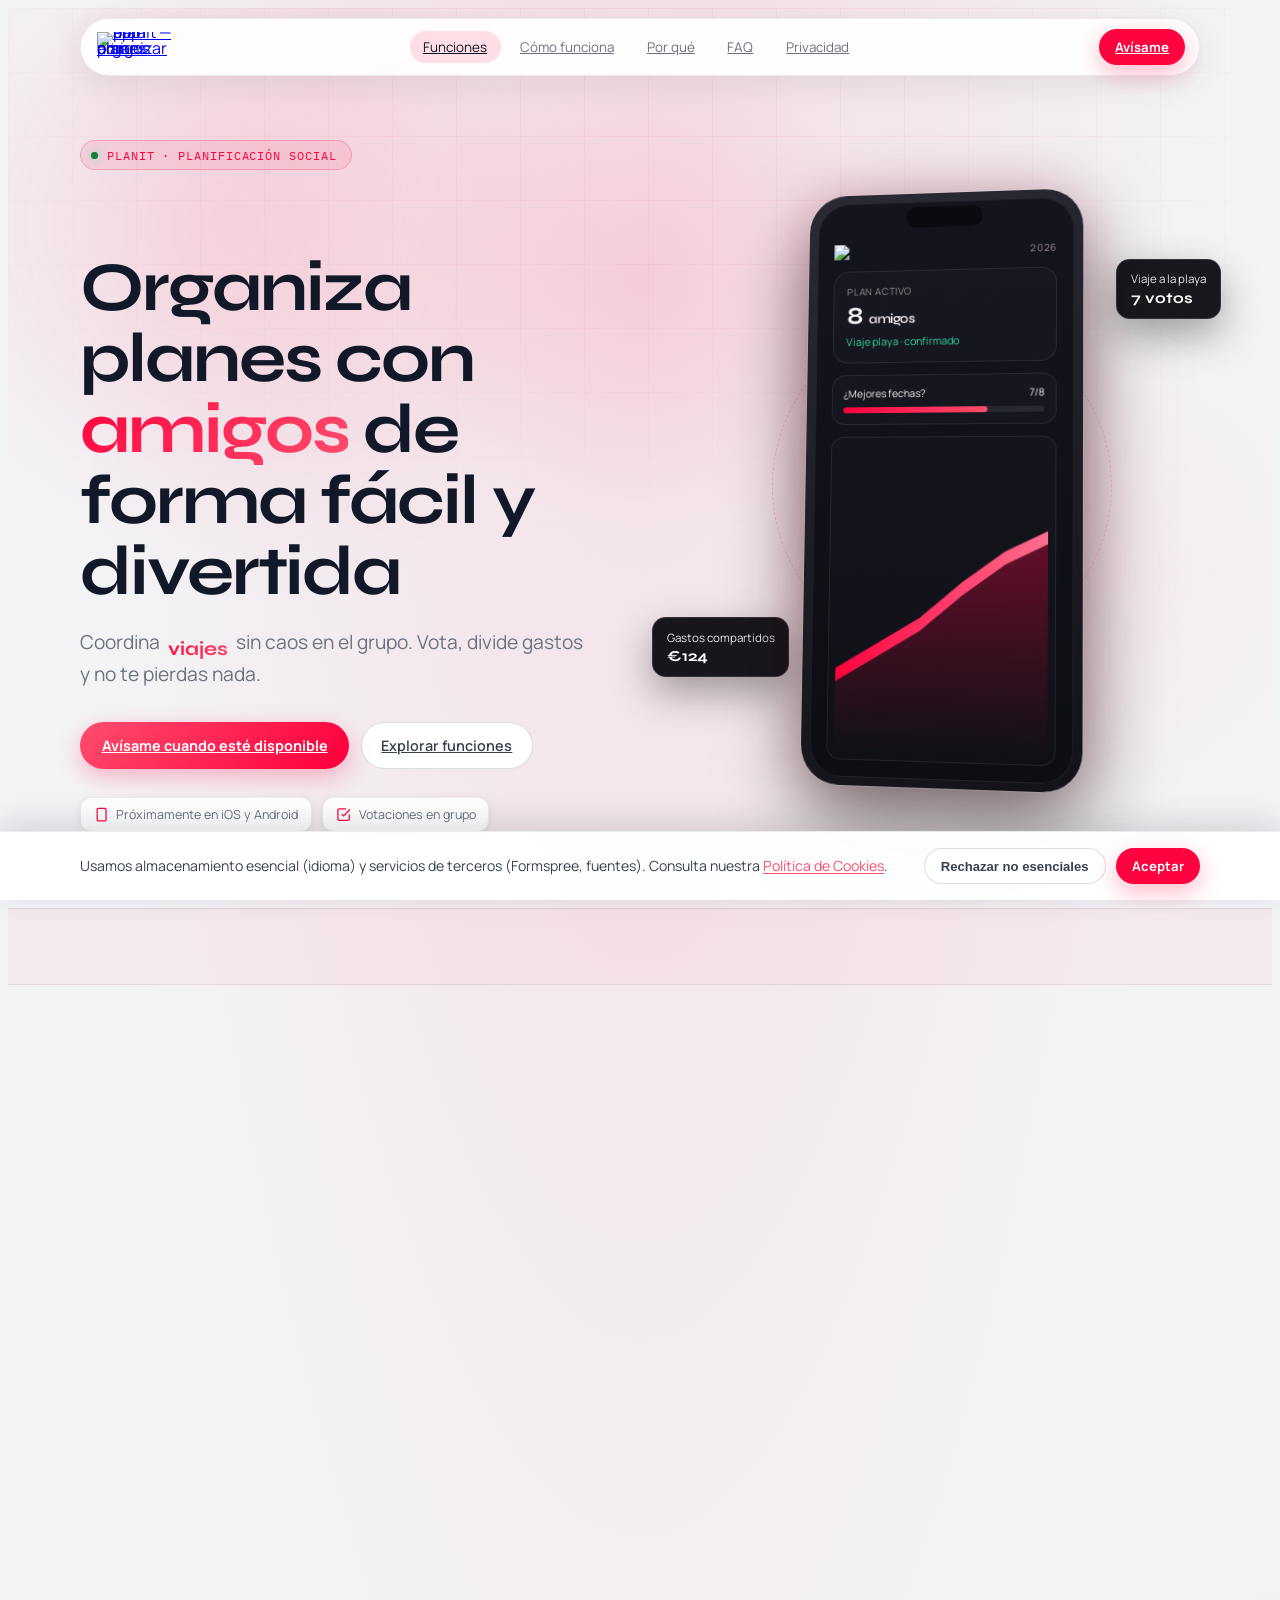
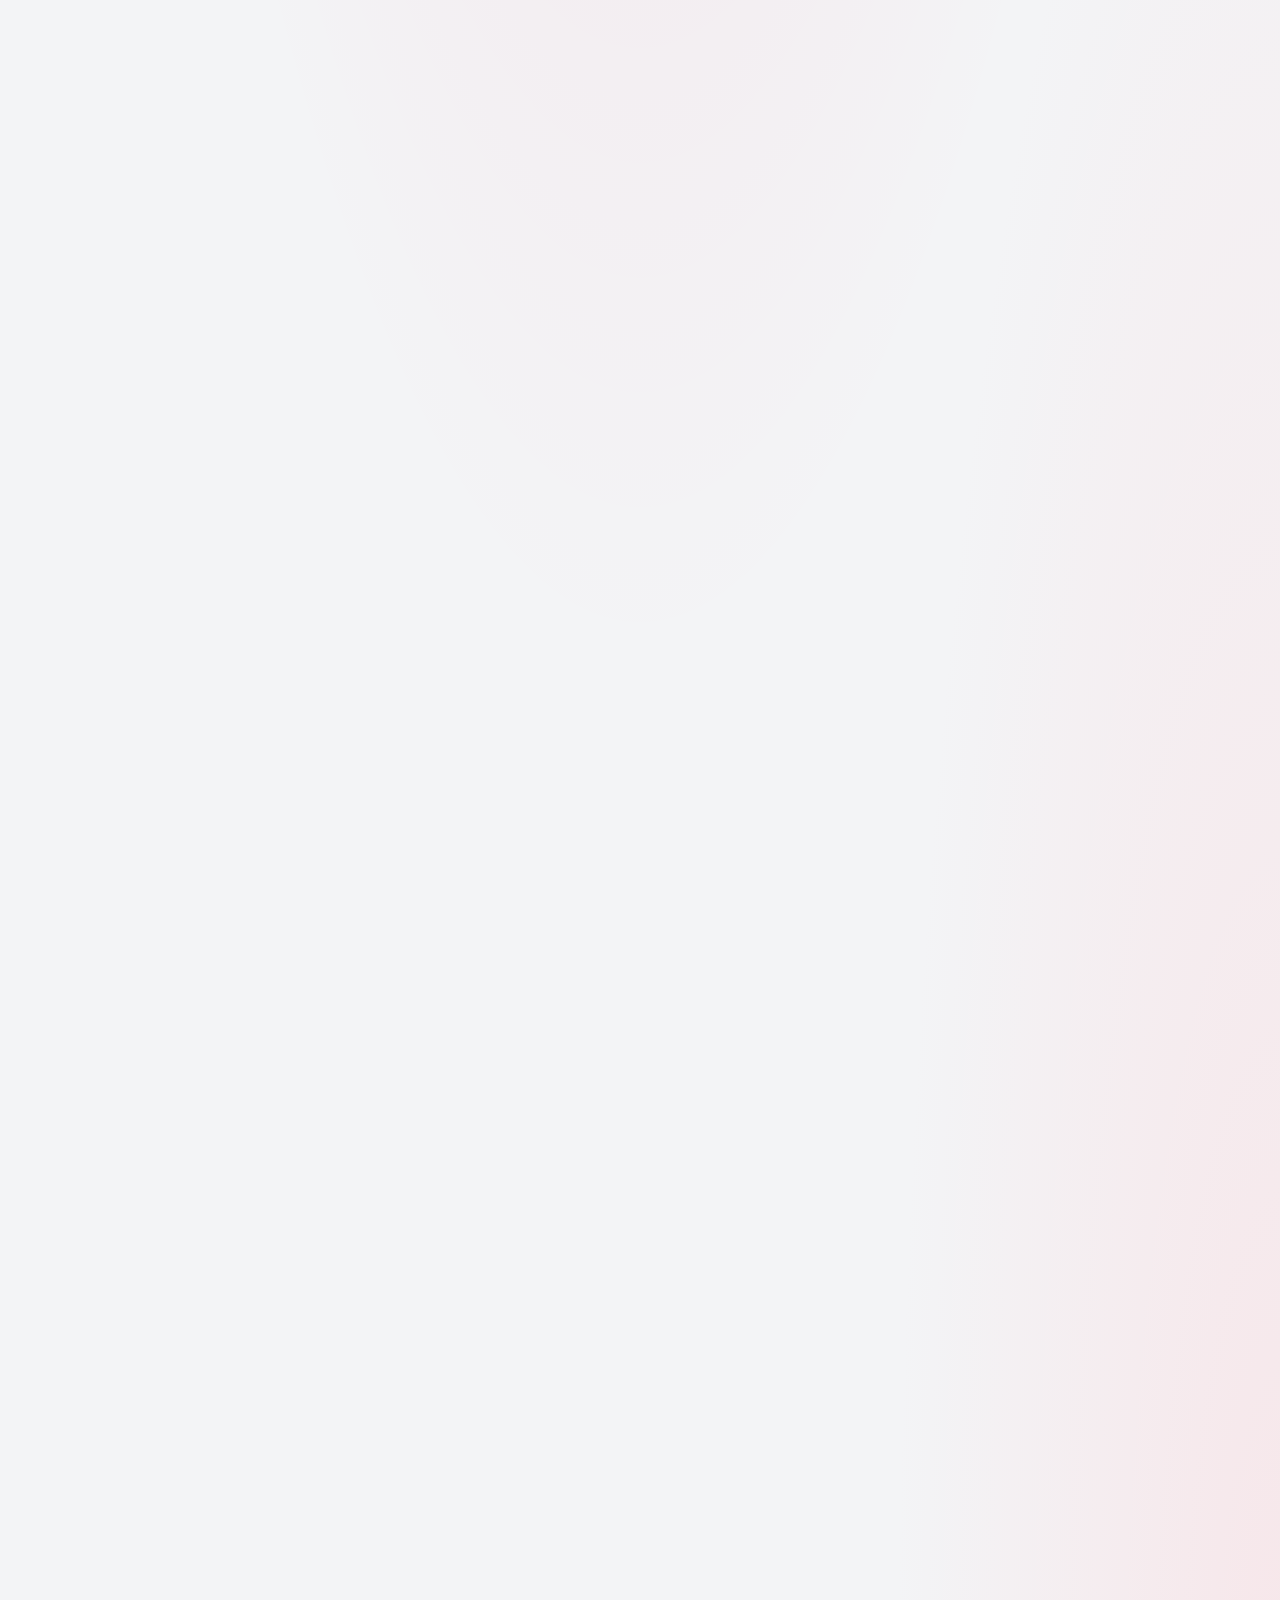
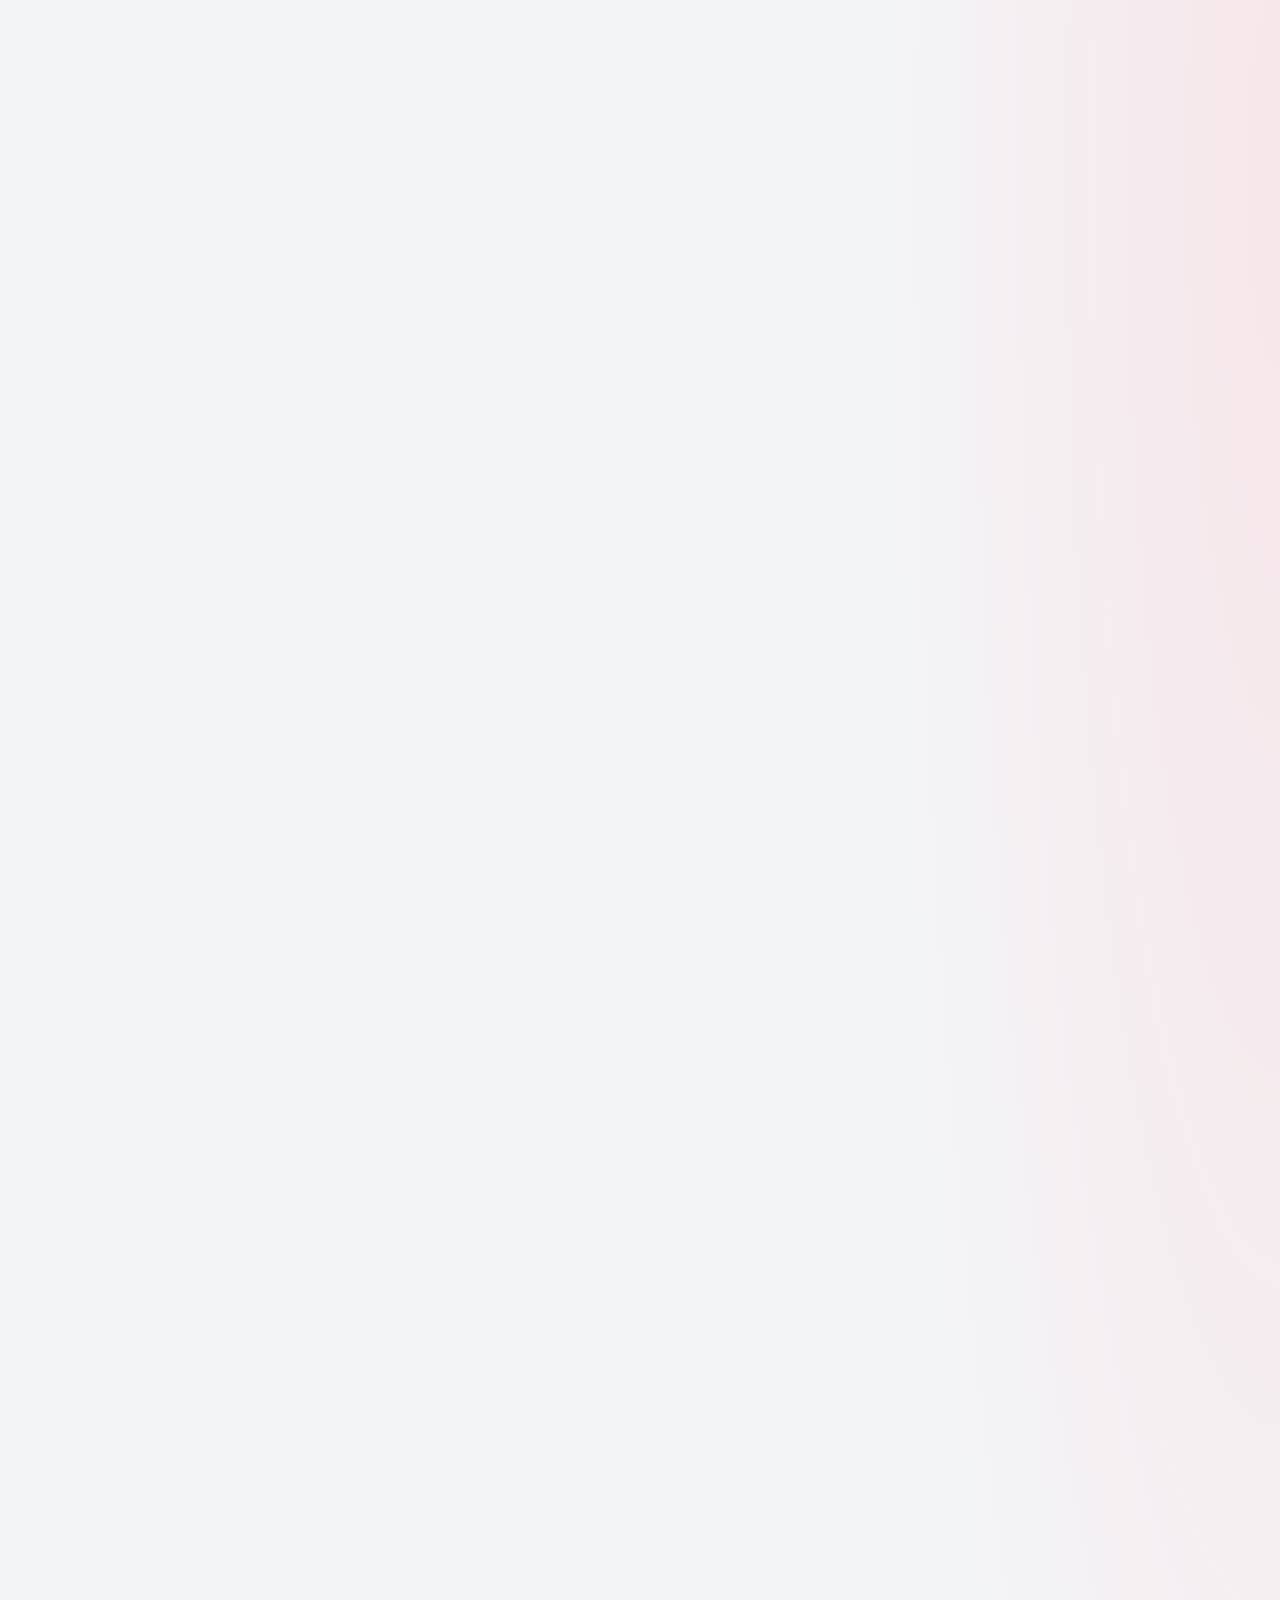
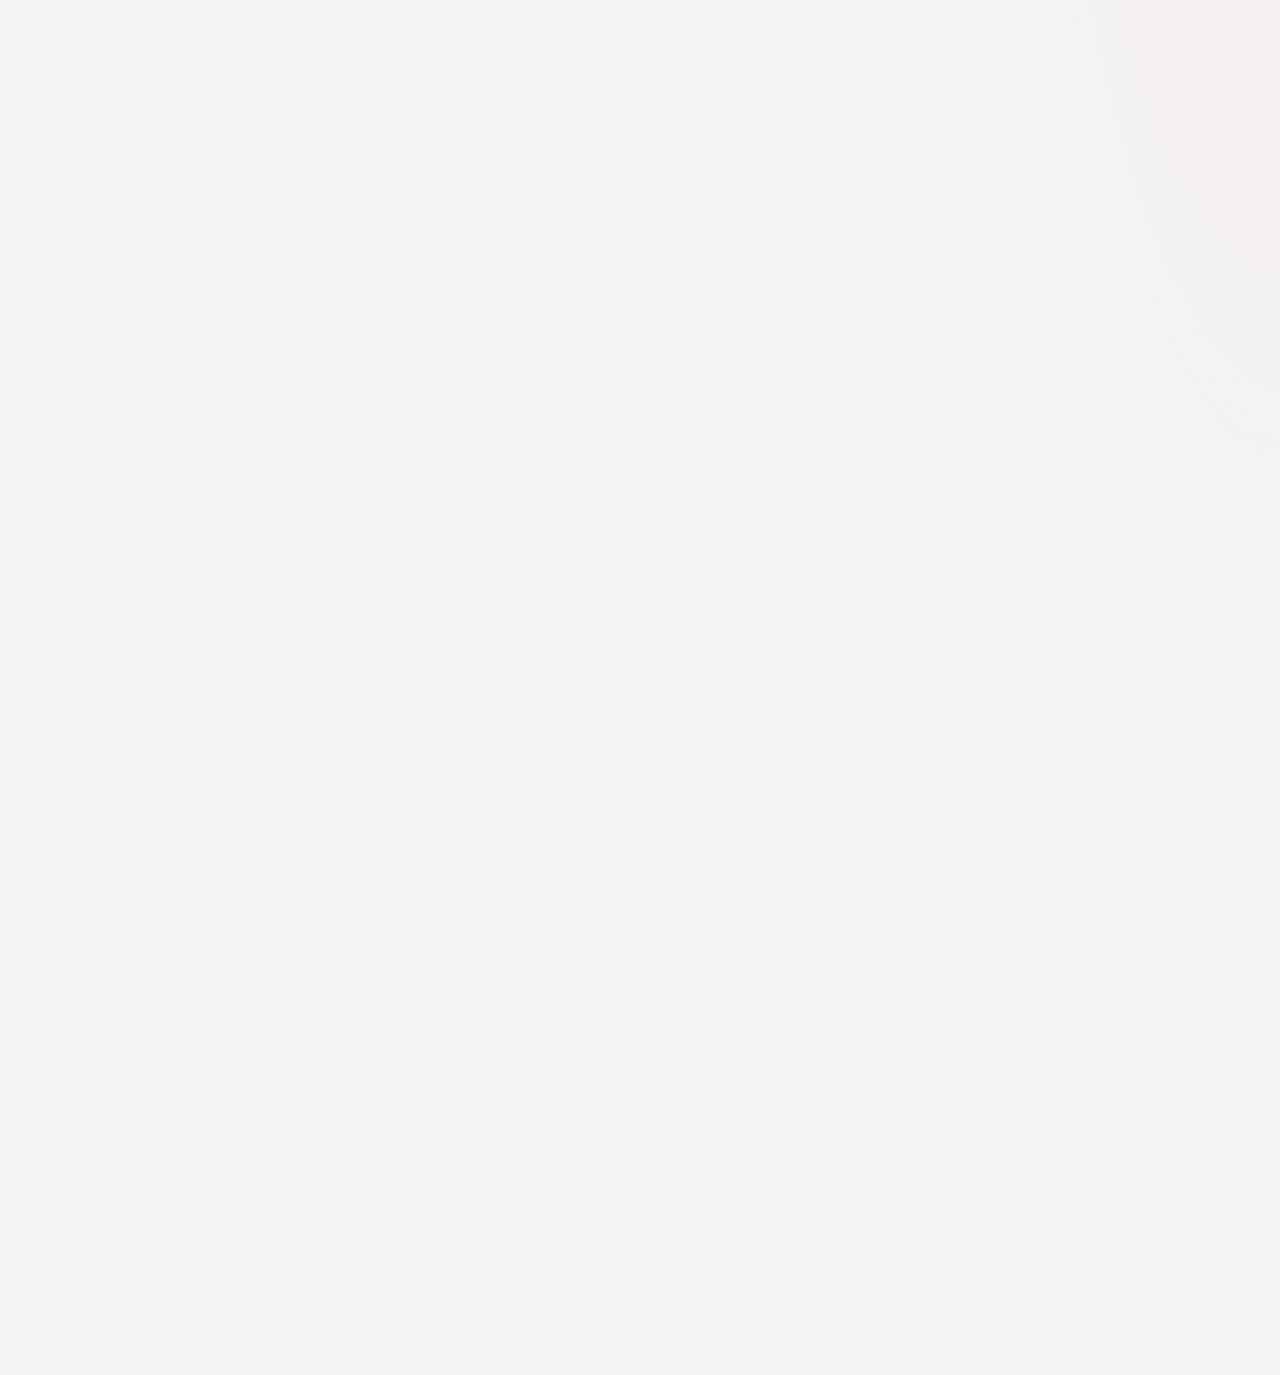
==== index.html @ 7f60e5cd "[RHA] Fixing colors" ====
<!DOCTYPE html>
<html lang="es">
<head>
  <meta charset="UTF-8">
  <meta name="viewport" content="width=device-width, initial-scale=1.0">
  <title>Planit — App para organizar planes con amigos | getplanit.app</title>
  <meta name="description" content="Planit es la app para crear y organizar planes con amigos: viajes, cenas, fiestas. Vota opciones, divide gastos y recibe recordatorios. Próximamente en iOS y Android.">
  <meta name="keywords" content="Planit, getplanit, planit app, getplanit.app, organizar planes, planes con amigos, app eventos, dividir gastos, votaciones grupo, app iOS, app Android">
  <meta name="robots" content="index, follow, max-image-preview:large">
  <meta name="author" content="Buildit Labs">
  <meta name="application-name" content="Planit">
  <meta name="apple-mobile-web-app-title" content="Planit">
  <link rel="canonical" href="https://www.getplanit.app/">
  <link rel="manifest" href="./manifest.json">
  <meta property="og:site_name" content="Planit">
  <meta property="og:locale" content="es_ES">
  <meta property="og:locale:alternate" content="en_US">
  <meta property="og:title" content="Planit — Organiza planes con amigos">
  <meta property="og:description" content="Planit te ayuda a coordinar viajes, cenas y eventos con amigos. Vota, divide gastos y no te pierdas nada. App en desarrollo para iOS y Android.">
  <meta property="og:type" content="website">
  <meta property="og:url" content="https://www.getplanit.app/">
  <meta property="og:image" content="https://www.getplanit.app/assets/og-image.jpg">
  <meta property="og:image:width" content="1200">
  <meta property="og:image:height" content="800">
  <meta property="og:image:alt" content="Planit — app para organizar planes con amigos">
  <meta name="twitter:card" content="summary_large_image">
  <meta name="twitter:site" content="@getplanit">
  <meta name="twitter:title" content="Planit — Organiza planes con amigos">
  <meta name="twitter:description" content="Coordina viajes, cenas y fiestas con amigos. Vota, divide gastos y recibe recordatorios. Próximamente en iOS y Android.">
  <meta name="twitter:image" content="https://www.getplanit.app/assets/og-image.jpg">
  <meta name="twitter:image:alt" content="Planit — app para organizar planes con amigos">
  <meta name="theme-color" content="#ff033e">
  <link rel="icon" type="image/png" sizes="48x48" href="./assets/icon-48.png">
  <link rel="icon" type="image/png" sizes="96x96" href="./assets/icon-96.png">
  <link rel="icon" type="image/png" sizes="192x192" href="./assets/icon-192.png">
  <link rel="icon" type="image/png" sizes="512x512" href="./assets/icon.png">
  <link rel="apple-touch-icon" sizes="192x192" href="./assets/icon-192.png">
  <link rel="preload" as="image" href="./assets/logo.png" fetchpriority="high">
  <script>
    (function () {
      var lite =
        window.matchMedia('(prefers-reduced-motion: reduce)').matches ||
        window.matchMedia('(hover: none), (pointer: coarse)').matches;
      var conn = navigator.connection;
      if (conn && (conn.saveData || /(^2g$)|(^3g$)/.test(conn.effectiveType || ''))) lite = true;
      if (lite) document.documentElement.classList.add('perf-lite');
    })();
  </script>
  <link rel="preconnect" href="https://fonts.googleapis.com">
  <link rel="preconnect" href="https://fonts.gstatic.com" crossorigin>
  <link rel="preload" as="style" href="https://fonts.googleapis.com/css2?family=IBM+Plex+Mono:wght@400&family=Manrope:wght@400;700&family=Syne:wght@700&display=optional" onload="this.onload=null;this.rel='stylesheet'">
  <noscript><link rel="stylesheet" href="https://fonts.googleapis.com/css2?family=IBM+Plex+Mono:wght@400&family=Manrope:wght@400;700&family=Syne:wght@700&display=optional"></noscript>
  <link rel="stylesheet" href="./index.css?v=20260721b">
  <script type="application/ld+json">
  {
    "@context": "https://schema.org",
    "@graph": [
      {
        "@type": "WebSite",
        "@id": "https://www.getplanit.app/#website",
        "url": "https://www.getplanit.app/",
        "name": "Planit",
        "alternateName": ["getplanit", "Planit app", "getplanit.app", "planit"],
        "description": "Planit — app para crear y organizar planes con amigos: viajes, eventos, votaciones y gastos compartidos.",
        "inLanguage": ["es", "en"],
        "publisher": { "@id": "https://www.getplanit.app/#organization" }
      },
      {
        "@type": "Organization",
        "@id": "https://www.getplanit.app/#organization",
        "name": "Planit",
        "legalName": "Buildit Labs",
        "url": "https://www.getplanit.app/",
        "logo": {
          "@type": "ImageObject",
          "url": "https://www.getplanit.app/assets/logo.png",
          "width": 713,
          "height": 281
        },
        "sameAs": [
          "https://www.instagram.com/getplanit/",
          "https://www.tiktok.com/@getplanit"
        ],
        "contactPoint": {
          "@type": "ContactPoint",
          "email": "aplicacionplanit@gmail.com",
          "contactType": "customer support",
          "availableLanguage": ["Spanish", "English"]
        }
      },
      {
        "@type": "MobileApplication",
        "@id": "https://www.getplanit.app/#app",
        "name": "Planit",
        "alternateName": "getplanit",
        "url": "https://www.getplanit.app/",
        "description": "Planit es la app para organizar planes con amigos: crea eventos, vota opciones, divide gastos y recibe recordatorios.",
        "applicationCategory": "SocialNetworkingApplication",
        "operatingSystem": "iOS, Android",
        "image": "https://www.getplanit.app/assets/logo.png",
        "offers": { "@type": "Offer", "price": "0", "priceCurrency": "EUR" },
        "author": { "@id": "https://www.getplanit.app/#organization" }
      },
      {
        "@type": "FAQPage",
        "@id": "https://www.getplanit.app/#faq",
        "mainEntity": [
          {
            "@type": "Question",
            "name": "¿Planit es gratis?",
            "acceptedAnswer": {
              "@type": "Answer",
              "text": "Sí. Planit será gratuito en su lanzamiento. Apúntate a la lista de espera y te avisaremos cuando esté disponible."
            }
          },
          {
            "@type": "Question",
            "name": "¿Para qué sirve Planit?",
            "acceptedAnswer": {
              "@type": "Answer",
              "text": "Para crear y organizar planes con amigos: viajes, cenas, fiestas y eventos. Puedes votar opciones, dividir gastos y recibir recordatorios."
            }
          },
          {
            "@type": "Question",
            "name": "¿Cuándo estará disponible Planit?",
            "acceptedAnswer": {
              "@type": "Answer",
              "text": "Planit se está preparando para el lanzamiento en la App Store y Google Play. Apúntate a la lista y te avisaremos cuando esté listo."
            }
          },
          {
            "@type": "Question",
            "name": "¿Qué datos recoge la web de Planit?",
            "acceptedAnswer": {
              "@type": "Answer",
              "text": "Solo tu email si te apuntas a la lista de espera. No vendemos tus datos. Consulta la Política de Privacidad en getplanit.app."
            }
          }
        ]
      }
    ]
  }
  </script>
</head>
<body>
<div class="scroll-progress" id="scroll-progress" aria-hidden="true"></div>

<header id="site-header" class="site-header">
  <div class="header-shell">
    <a href="./" class="site-logo-link" aria-label="Planit — inicio">
      <img src="./assets/logo.png" alt="Planit — app para organizar planes con amigos" class="site-logo" width="200" height="79" fetchpriority="high" decoding="async">
    </a>
    <nav class="header-nav" aria-label="Principal">
      <a href="#features" data-lang="nav-features">Funciones</a>
      <a href="#process" data-lang="nav-process">Cómo funciona</a>
      <a href="#compare" data-lang="nav-compare">Por qué</a>
      <a href="#faq" data-lang="nav-faq">FAQ</a>
      <a href="./privacidad.html" data-lang="nav-privacy">Privacidad</a>
    </nav>
    <div class="header-actions">
      <a href="#cta" class="btn-primary btn-sm" data-lang="notify-me">Avísame</a>
      <button type="button" id="mobile-nav-toggle" class="mobile-nav-toggle" aria-expanded="false" aria-controls="mobile-nav" aria-label="Menú">
        <svg width="18" height="18" viewBox="0 0 24 24" fill="none" stroke="currentColor" stroke-width="2" aria-hidden="true"><path d="M4 7h16M4 12h16M4 17h16"/></svg>
      </button>
    </div>
    <nav id="mobile-nav" class="mobile-nav" aria-label="Navegación móvil">
      <a href="#features" data-lang="nav-features">Funciones</a>
      <a href="#process" data-lang="nav-process">Cómo funciona</a>
      <a href="#compare" data-lang="nav-compare">Por qué</a>
      <a href="#faq" data-lang="nav-faq">FAQ</a>
      <a href="./privacidad.html" data-lang="nav-privacy">Privacidad</a>
      <a href="#cta" data-lang="notify-me">Avísame</a>
    </nav>
  </div>
</header>

<main>
  <section class="hero" id="top">
    <div class="hero-aurora" aria-hidden="true"></div>
    <div class="hero-gridlines" aria-hidden="true"></div>
    <div class="hero-beams" aria-hidden="true">
      <svg viewBox="0 0 1200 800" preserveAspectRatio="xMidYMid slice" fill="none">
        <path class="beam beam-1" d="M-80 120 C280 80, 520 200, 900 60 S1300 180, 1280 40" stroke="url(#beam-grad)" stroke-width="1.2"/>
        <path class="beam beam-2" d="M-60 420 C320 380, 580 520, 940 400 S1260 500, 1300 360" stroke="url(#beam-grad)" stroke-width="1"/>
        <path class="beam beam-3" d="M100 680 C400 620, 700 740, 1100 660" stroke="url(#beam-grad)" stroke-width="0.8"/>
        <defs>
          <linearGradient id="beam-grad" x1="0%" y1="0%" x2="100%" y2="0%">
            <stop offset="0%" stop-color="rgba(255,3,62,0)"/>
            <stop offset="40%" stop-color="rgba(255,3,62,0.35)"/>
            <stop offset="100%" stop-color="rgba(255,111,145,0)"/>
          </linearGradient>
        </defs>
      </svg>
    </div>
    <div class="hero-spotlight" id="hero-spotlight" aria-hidden="true"></div>

    <div class="container hero-layout">
      <div class="hero-copy">
        <div class="hero-badge reveal">
          <span class="hero-badge-pulse" aria-hidden="true"></span>
          <span data-lang="hero-badge">Planit · Planificación social</span>
        </div>

        <h1 class="hero-title" id="hero-title" data-lang-words="hero-title">Organiza planes con amigos de forma fácil y divertida</h1>

        <p class="hero-subtitle reveal reveal-delay-1">
          <span data-lang="hero-subtitle-prefix">Coordina</span>
          <span class="rotating-wrap" aria-live="polite"><span id="rotating-word" class="rotating-word">viajes</span></span> <span data-lang="hero-subtitle-suffix">sin caos en el grupo. Vota, divide gastos y no te pierdas nada.</span>
        </p>

        <div class="hero-actions reveal reveal-delay-2">
          <a href="#cta" class="btn-primary btn-shimmer" data-lang="notify-me-cta">Avísame cuando esté disponible</a>
          <a href="#features" class="btn-ghost" data-lang="hero-explore">Explorar funciones</a>
        </div>

        <div class="hero-meta reveal reveal-delay-3">
          <span class="meta-chip">
            <svg viewBox="0 0 24 24" fill="none" stroke="currentColor" stroke-width="2" aria-hidden="true"><rect x="5" y="2" width="14" height="20" rx="2"/><path d="M12 18h.01"/></svg>
            <span data-lang="hero-coming">Próximamente en iOS y Android</span>
          </span>
          <span class="meta-chip">
            <svg viewBox="0 0 24 24" fill="none" stroke="currentColor" stroke-width="2" aria-hidden="true"><path d="M9 11l3 3L22 4"/><path d="M21 12v7a2 2 0 0 1-2 2H5a2 2 0 0 1-2-2V5a2 2 0 0 1 2-2h11"/></svg>
            <span data-lang="hero-vote">Votaciones en grupo</span>
          </span>
        </div>
      </div>

      <div class="hero-device reveal reveal-delay-2" aria-hidden="true">
        <div class="phone-orbit"></div>
        <div class="device-glow"></div>
        <div class="floating-card floating-card--a">
          <span data-lang="float-plan">Viaje a la playa</span>
          <strong data-lang="float-votes">7 votos</strong>
        </div>
        <div class="floating-card floating-card--b">
          <span data-lang="ui-cost">Gastos compartidos</span>
          <strong>€124</strong>
        </div>
        <div class="phone-frame" id="phone-frame">
          <div class="phone-notch"></div>
          <div class="phone-screen">
            <div class="phone-ui">
              <div class="ui-header">
                <img src="./assets/logo.png" alt="Planit" class="ui-brand-logo" width="80" height="32" decoding="async">
                <span>2026</span>
              </div>
              <div class="ui-balance">
                <div class="ui-balance-label" data-lang="ui-plan">Plan activo</div>
                <div class="ui-balance-value"><span id="balance-counter" data-count="8">0</span> <span style="font-size:0.55em;font-weight:600" data-lang="ui-friends">amigos</span></div>
                <div class="ui-balance-delta" data-lang="ui-balance-delta">Viaje playa · confirmado</div>
              </div>
              <div class="ui-goal">
                <div class="ui-goal-top">
                  <span data-lang="ui-vote">¿Mejores fechas?</span>
                  <span>7/8</span>
                </div>
                <div class="ui-progress"><span style="width:87%"></span></div>
              </div>
              <div class="ui-chart-line">
                <svg viewBox="0 0 200 60" preserveAspectRatio="none" aria-hidden="true">
                  <defs>
                    <linearGradient id="chart-fill" x1="0" y1="0" x2="0" y2="1">
                      <stop offset="0%" stop-color="rgba(255,3,62,0.35)"/>
                      <stop offset="100%" stop-color="rgba(255,3,62,0)"/>
                    </linearGradient>
                    <linearGradient id="beam-grad-phone" x1="0%" y1="0%" x2="100%" y2="0%">
                      <stop offset="0%" stop-color="#ff033e"/>
                      <stop offset="100%" stop-color="#ff6f91"/>
                    </linearGradient>
                  </defs>
                  <path class="chart-area" d="M0,45 L40,40 L80,35 L120,28 L160,22 L200,18 L200,60 L0,60 Z" fill="url(#chart-fill)"/>
                  <path class="chart-stroke" d="M0,45 L40,40 L80,35 L120,28 L160,22 L200,18" fill="none" stroke="url(#beam-grad-phone)" stroke-width="2.5" stroke-linecap="round"/>
                </svg>
              </div>
            </div>
          </div>
        </div>
      </div>
    </div>
  </section>

  <section class="marquee-section" aria-hidden="true">
    <div class="marquee-row">
      <div class="marquee-track">
        <div class="marquee-group">
          <span class="marquee-item" data-lang="mq-1">Planes y subplanes</span>
          <span class="marquee-item" data-lang="mq-2">Votaciones</span>
          <span class="marquee-item" data-lang="mq-3">Dividir gastos</span>
          <span class="marquee-item" data-lang="mq-4">Recordatorios</span>
          <span class="marquee-item" data-lang="mq-5">Actividades</span>
          <span class="marquee-item" data-lang="mq-6">Lista de espera abierta</span>
        </div>
        <div class="marquee-group" aria-hidden="true">
          <span class="marquee-item" data-lang="mq-1">Planes y subplanes</span>
          <span class="marquee-item" data-lang="mq-2">Votaciones</span>
          <span class="marquee-item" data-lang="mq-3">Dividir gastos</span>
          <span class="marquee-item" data-lang="mq-4">Recordatorios</span>
          <span class="marquee-item" data-lang="mq-5">Actividades</span>
          <span class="marquee-item" data-lang="mq-6">Lista de espera abierta</span>
        </div>
      </div>
    </div>
    <div class="marquee-row marquee-row--reverse">
      <div class="marquee-track">
        <div class="marquee-group">
          <span class="marquee-item" data-lang="mq-7">Organizador</span>
          <span class="marquee-item" data-lang="mq-8">Confirmaciones</span>
          <span class="marquee-item" data-lang="mq-9">iOS y Android</span>
          <span class="marquee-item" data-lang="mq-10">Sin spam</span>
          <span class="marquee-item" data-lang="mq-11">Gratis al lanzar</span>
          <span class="marquee-item" data-lang="mq-12">Con amigos</span>
        </div>
        <div class="marquee-group" aria-hidden="true">
          <span class="marquee-item" data-lang="mq-7">Organizador</span>
          <span class="marquee-item" data-lang="mq-8">Confirmaciones</span>
          <span class="marquee-item" data-lang="mq-9">iOS y Android</span>
          <span class="marquee-item" data-lang="mq-10">Sin spam</span>
          <span class="marquee-item" data-lang="mq-11">Gratis al lanzar</span>
          <span class="marquee-item" data-lang="mq-12">Con amigos</span>
        </div>
      </div>
    </div>
  </section>

  <section class="principles-section" aria-label="Principios">
    <div class="container principles-grid">
      <div class="principle-pill reveal"><span class="principle-icon">◆</span><span data-lang="principle-1">Fácil de usar</span></div>
      <div class="principle-pill reveal reveal-delay-1"><span class="principle-icon">◆</span><span data-lang="principle-2">Grupo al centro</span></div>
      <div class="principle-pill reveal reveal-delay-2"><span class="principle-icon">◆</span><span data-lang="principle-3">Gastos justos</span></div>
      <div class="principle-pill reveal reveal-delay-3"><span class="principle-icon">◆</span><span data-lang="principle-4">iOS y Android</span></div>
    </div>
  </section>

  <section class="stats-section">
    <div class="container stats-grid">
      <article class="stat-card spotlight-card reveal">
        <div class="stat-value"><span data-count="4">0</span></div>
        <p class="stat-label" data-lang="stat-1">Todo en un solo sitio: fechas, lugares, tareas y gastos del plan.</p>
      </article>
      <article class="stat-card spotlight-card reveal reveal-delay-1">
        <div class="stat-value"><span data-count="7">0</span><span class="suffix" data-lang="stat-2-suffix"> votos</span></div>
        <p class="stat-label" data-lang="stat-2">El grupo decide fechas, actividades y opciones de forma democrática.</p>
      </article>
      <article class="stat-card spotlight-card reveal reveal-delay-2">
        <div class="stat-value" data-lang="stat-3-value">iOS + Android</div>
        <p class="stat-label" data-lang="stat-3">Lanzamiento en App Store y Google Play. Lista de espera abierta.</p>
      </article>
    </div>
  </section>

  <section class="process-section" id="process">
    <div class="container">
      <div class="section-heading reveal">
        <p class="section-label"><span data-lang="section-process">Cómo funciona</span></p>
        <h2 data-lang="process-title">De la idea al plan, en tres pasos</h2>
      </div>
      <ol class="process-grid">
        <li class="process-step spotlight-card reveal">
          <span class="process-num">01</span>
          <h3 data-lang="step-1-title">Crea el plan</h3>
          <p data-lang="step-1-desc">Define el evento principal y añade subplanes: alojamiento, transporte, actividades y más.</p>
        </li>
        <li class="process-step spotlight-card reveal reveal-delay-1">
          <span class="process-num">02</span>
          <h3 data-lang="step-2-title">Invita y propón</h3>
          <p data-lang="step-2-desc">Añade amigos, propone opciones y reparte costes de forma transparente.</p>
        </li>
        <li class="process-step spotlight-card reveal reveal-delay-2">
          <span class="process-num">03</span>
          <h3 data-lang="step-3-title">Vota y confirma</h3>
          <p data-lang="step-3-desc">El grupo vota fechas y actividades. Recibe recordatorios y mantén todo al día.</p>
        </li>
      </ol>
    </div>
  </section>

  <section id="features" class="features-section">
    <div class="container">
      <div class="section-heading reveal">
        <p class="section-label"><span data-lang="section-features">Funciones</span></p>
        <h2 data-lang="features-title">Todo lo que necesitas para planear con amigos</h2>
        <p data-lang="features-subtitle">Sin hojas de cálculo ni chats interminables. Solo planes claros y divertidos.</p>
      </div>

      <div class="bento-grid">
        <article class="bento-card bento-card--hero spotlight-card gradient-border reveal">
          <div class="bento-icon">
            <svg width="18" height="18" viewBox="0 0 24 24" fill="none" stroke="currentColor" stroke-width="2" aria-hidden="true"><path d="M8 6h13"/><path d="M8 12h13"/><path d="M8 18h13"/><path d="M3 6h.01"/><path d="M3 12h.01"/><path d="M3 18h.01"/></svg>
          </div>
          <h3 data-lang="f1-title">Planes y subplanes</h3>
          <p data-lang="f1-desc">Organiza cada detalle, del evento principal a las tareas más pequeñas.</p>
          <div class="bento-mini-ui">
            <div class="mini-chart" aria-hidden="true">
              <span style="height:55%"></span><span style="height:72%"></span><span style="height:48%"></span>
              <span style="height:88%"></span><span style="height:62%"></span><span style="height:95%"></span>
            </div>
          </div>
        </article>

        <article class="bento-card bento-card--tall spotlight-card reveal reveal-delay-1">
          <div class="bento-icon">
            <svg width="18" height="18" viewBox="0 0 24 24" fill="none" stroke="currentColor" stroke-width="2" aria-hidden="true"><circle cx="12" cy="12" r="10"/><path d="M16 8h-6a2 2 0 1 0 0 4h4a2 2 0 1 1 0 4H8"/><path d="M12 18V6"/></svg>
          </div>
          <h3 data-lang="f2-title">Dividir gastos</h3>
          <p data-lang="f2-desc">Propón actividades y gestiona los gastos de forma transparente y justa.</p>
          <div class="bento-mini-ui mini-assets" aria-hidden="true">
            <div class="asset-row"><span data-lang="mock-lodging">Alojamiento</span><span>€320</span></div>
            <div class="asset-row"><span data-lang="mock-transport">Transporte</span><span>€84</span></div>
            <div class="asset-row"><span data-lang="mock-dinner">Cena</span><span>€56</span></div>
          </div>
        </article>

        <article class="bento-card bento-card--activos spotlight-card reveal">
          <div class="bento-icon">
            <svg width="18" height="18" viewBox="0 0 24 24" fill="none" stroke="currentColor" stroke-width="2" aria-hidden="true"><path d="m9 11 3 3L22 4"/><path d="M21 12v7a2 2 0 0 1-2 2H5a2 2 0 0 1-2-2V5a2 2 0 0 1 2-2h11"/></svg>
          </div>
          <h3 data-lang="f3-title">Votaciones</h3>
          <p data-lang="f3-desc">Deja que el grupo decida fechas, lugares y actividades democráticamente.</p>
          <div class="bento-mini-ui mini-scenarios" aria-hidden="true">
            <div class="mini-scenario"><span class="tag tag-opt" data-lang="mock-vote-opt">15–20 jul</span><span data-lang="mock-vote-opt-count">7 votos</span></div>
            <div class="mini-scenario"><span class="tag tag-base" data-lang="mock-vote-base">22–28 jul</span><span data-lang="mock-vote-base-count">4 votos</span></div>
            <div class="mini-scenario"><span class="tag tag-pes" data-lang="mock-vote-pes">Agosto</span><span data-lang="mock-vote-pes-count">1 voto</span></div>
          </div>
        </article>

        <article class="bento-card bento-card--metas spotlight-card reveal reveal-delay-1">
          <div class="bento-icon">
            <svg width="18" height="18" viewBox="0 0 24 24" fill="none" stroke="currentColor" stroke-width="2" aria-hidden="true"><path d="M10.268 21a2 2 0 0 0 3.464 0"/><path d="M3.262 15.326A1 1 0 0 0 4 17h16a1 1 0 0 0 .74-1.673C19.41 13.956 18 12.499 18 8A6 6 0 0 0 6 8c0 4.499-1.411 5.956-2.738 7.326"/></svg>
          </div>
          <h3 data-lang="f4-title">Notificaciones</h3>
          <p data-lang="f4-desc">Recordatorios y avisos para que nadie se pierda un plazo ni una actualización.</p>
          <div class="bento-mini-ui" aria-hidden="true">
            <div class="mini-goal-row"><span data-lang="mock-vote-closes">Voto cierra hoy</span><span>18:00</span></div>
            <div class="ui-progress" style="margin-top:0.35rem"><span style="width:72%"></span></div>
          </div>
        </article>

        <article class="bento-card bento-card--coach spotlight-card reveal">
          <div class="bento-wide-inner">
            <div>
              <div class="bento-icon">
                <svg width="18" height="18" viewBox="0 0 24 24" fill="none" stroke="currentColor" stroke-width="2" aria-hidden="true"><path d="M12 2v4"/><path d="m16.2 7.8 2.9-2.9"/><path d="M18 12h4"/><path d="m16.2 16.2 2.9 2.9"/><path d="M12 18v4"/><path d="m4.9 19.1 2.9-2.9"/><path d="M2 12h4"/><path d="m4.9 4.9 2.9 2.9"/></svg>
              </div>
              <h3 data-lang="f5-title">Actividades</h3>
              <p data-lang="f5-desc">Sugiere ideas y deja que el grupo elija qué hacer en cada momento.</p>
            </div>
            <div class="bento-mini-ui mini-chat" aria-hidden="true">
              <div class="chat-bubble chat-user" data-lang="mock-chat-user">¿Cena o barbacoa?</div>
              <div class="chat-bubble chat-ai" data-lang="mock-chat-ai">Barbacoa lidera con 5 votos</div>
            </div>
          </div>
        </article>

        <article class="bento-card bento-card--privacy spotlight-card reveal reveal-delay-1">
          <div class="bento-icon">
            <svg width="18" height="18" viewBox="0 0 24 24" fill="none" stroke="currentColor" stroke-width="2" aria-hidden="true"><path d="M16 21v-2a4 4 0 0 0-4-4H6a4 4 0 0 0-4 4v2"/><circle cx="9" cy="7" r="4"/><path d="M22 21v-2a4 4 0 0 0-3-3.87"/><path d="M16 3.13a4 4 0 0 1 0 7.75"/></svg>
          </div>
          <h3 data-lang="f6-title">Grupo conectado</h3>
          <p data-lang="f6-desc">Todos ven el mismo plan, las votaciones y el estado de cada tarea.</p>
          <div class="privacy-badge" aria-hidden="true">
            <svg width="28" height="28" viewBox="0 0 24 24" fill="none" stroke="currentColor" stroke-width="1.5"><path d="M16 21v-2a4 4 0 0 0-4-4H6a4 4 0 0 0-4 4v2"/><circle cx="9" cy="7" r="4"/><path d="M22 21v-2a4 4 0 0 0-3-3.87"/><path d="M16 3.13a4 4 0 0 1 0 7.75"/></svg>
            <span data-lang="group-badge">En vivo</span>
          </div>
        </article>
      </div>
    </div>
  </section>

  <section id="compare" class="compare-section">
    <div class="container">
      <div class="section-heading reveal">
        <p class="section-label"><span data-lang="section-compare">Por qué Planit</span></p>
        <h2 data-lang="compare-title">Deja el caos del grupo atrás</h2>
        <p data-lang="compare-subtitle">Arrastra el control para ver la diferencia entre un chat de grupo y Planit.</p>
      </div>

      <div class="compare-wrap reveal" id="compare-wrap" tabindex="0" role="slider" aria-valuemin="8" aria-valuemax="92" aria-valuenow="50" data-lang-aria="compare-aria" aria-label="Comparar chat grupal y Planit">
        <div class="compare-layer compare-excel" aria-hidden="true">
          <div class="chat-mock">
            <div class="chat-mock-header" data-lang="compare-chat-header">Grupo: Viaje playa 🏖️</div>
            <div class="chat-msg chat-msg--other" data-lang="compare-chat-1">Ana: ¿cuándo vamos?</div>
            <div class="chat-msg chat-msg--other" data-lang="compare-chat-2">Luis: no sé, mirad arriba</div>
            <div class="chat-msg chat-msg--other" data-lang="compare-chat-3">María: ???</div>
            <div class="chat-msg chat-msg--self" data-lang="compare-chat-4">Yo: ¿alguien tiene el Excel?</div>
            <div class="chat-msg chat-msg--lost" data-lang="compare-chat-lost">… 47 mensajes después …</div>
            <div class="chat-msg chat-msg--warn" data-lang="compare-chat-warn">Todo mezclado · fechas perdidas · gastos sin repartir</div>
          </div>
        </div>
        <div class="compare-layer compare-app" id="compare-app-layer" aria-hidden="true">
          <div class="compare-app-ui">
            <div class="compare-app-header">
              <img src="./assets/logo.png" alt="Planit" class="ui-brand-logo ui-brand-logo--lg" width="96" height="38" decoding="async">
              <span class="viz-pill" data-lang="viz-pill">Confirmado</span>
            </div>
            <p class="compare-app-label" data-lang="ui-plan">Plan activo</p>
            <p class="compare-app-value" data-lang="compare-app-plan">Viaje playa 2026</p>
            <div class="compare-app-chart">
              <svg viewBox="0 0 200 60" preserveAspectRatio="none"><path d="M0,50 L40,42 L80,35 L120,28 L160,18 L200,10" fill="none" stroke="url(#cmp-grad)" stroke-width="2.5"/><defs><linearGradient id="cmp-grad" x1="0" y1="0" x2="1" y2="0"><stop stop-color="#ff033e"/><stop offset="1" stop-color="#ff6f91"/></linearGradient></defs></svg>
            </div>
            <div class="compare-app-scenarios">
              <span class="tag tag-opt" data-lang="compare-tag-dates">15–20 jul · 7 votos</span>
              <span class="tag tag-base" data-lang="compare-tag-cost">€124/persona</span>
              <span class="tag tag-pes" data-lang="compare-tag-group">8 confirmados</span>
            </div>
          </div>
        </div>
        <div class="compare-handle" id="compare-handle" aria-hidden="true">
          <div class="compare-handle-line"></div>
          <div class="compare-handle-knob">
            <svg width="16" height="16" viewBox="0 0 24 24" fill="none" stroke="currentColor" stroke-width="2"><path d="M8 8l-4 4 4 4M16 8l4 4-4 4"/></svg>
          </div>
        </div>
        <input type="range" class="compare-range" id="compare-range" min="8" max="92" value="50" aria-label="Comparar chat grupal y Planit" data-lang="compare-aria">
        <span class="compare-label compare-label--left" data-lang="compare-left">Chat grupal</span>
        <span class="compare-label compare-label--right" aria-label="Planit"><img src="./assets/logo.png" alt="" class="ui-brand-logo ui-brand-logo--label" width="64" height="25" decoding="async"></span>
      </div>
    </div>
  </section>

  <section id="showcase" class="showcase-section">
    <div class="container">
      <div class="showcase-panel border-beam-wrap reveal">
        <div class="showcase-layout">
          <div class="showcase-copy">
            <p class="section-label"><span data-lang="section-showcase">Vista previa</span></p>
            <h2 class="showcase-title" data-lang="showcase-title">Preparando el lanzamiento</h2>
            <p class="showcase-desc" data-lang="showcase-desc">Planit llegará pronto a iOS y Android. La forma más fácil de organizar planes con amigos.</p>
            <ul class="showcase-perks">
              <li data-lang="perk-1"><svg width="16" height="16" viewBox="0 0 24 24" fill="none" stroke="currentColor" stroke-width="2.5"><path d="M20 6 9 17l-5-5"/></svg> Sin hojas de cálculo</li>
              <li data-lang="perk-2"><svg width="16" height="16" viewBox="0 0 24 24" fill="none" stroke="currentColor" stroke-width="2.5"><path d="M20 6 9 17l-5-5"/></svg> Sin mensajes perdidos</li>
              <li data-lang="perk-3"><svg width="16" height="16" viewBox="0 0 24 24" fill="none" stroke="currentColor" stroke-width="2.5"><path d="M20 6 9 17l-5-5"/></svg> Todo el grupo alineado</li>
            </ul>
          </div>
          <div class="showcase-viz">
            <div class="viz-header">
              <span data-lang="viz-title">Viaje verano 2026</span>
              <span class="viz-pill" data-lang="viz-pill">Confirmado</span>
            </div>
            <div class="scenario-viz" aria-hidden="true">
              <div class="scenario-row">
                <span class="tag-opt" data-lang="viz-tag-dates">Fechas</span>
                <div class="scenario-bar"><span class="bar-opt-fill"></span></div>
                <span data-lang="viz-horizon-val">15–20 jul</span>
              </div>
              <div class="scenario-row">
                <span class="tag-base" data-lang="viz-tag-costs">Gastos</span>
                <div class="scenario-bar"><span class="bar-base-fill"></span></div>
                <span>€124/p</span>
              </div>
              <div class="scenario-row">
                <span class="tag-pes" data-lang="viz-tag-group">Grupo</span>
                <div class="scenario-bar"><span class="bar-pes-fill"></span></div>
                <span data-lang="viz-growth-val">8 amigos</span>
              </div>
            </div>
            <div class="viz-footer">
              <div><span class="viz-label" data-lang="viz-growth">Participantes</span><strong data-lang="viz-growth-val">8 amigos</strong></div>
              <div><span class="viz-label" data-lang="viz-horizon">Fechas</span><strong data-lang="viz-horizon-val">15–20 jul</strong></div>
            </div>
          </div>
        </div>
      </div>
    </div>
  </section>

  <section id="faq" class="faq-section">
    <div class="container">
      <div class="section-heading reveal">
        <p class="section-label"><span data-lang="section-faq">Preguntas</span></p>
        <h2 data-lang="faq-title">Lo que suele preguntarse</h2>
      </div>
      <div class="faq-list">
        <details class="faq-item reveal">
          <summary data-lang="faq-q1">¿Planit es gratis?</summary>
          <p data-lang="faq-a1">Sí. Planit será gratuito en su lanzamiento. Apúntate a la lista y te avisaremos cuando esté disponible.</p>
        </details>
        <details class="faq-item reveal reveal-delay-1">
          <summary data-lang="faq-q2">¿Para qué sirve Planit?</summary>
          <p data-lang="faq-a2">Para crear y organizar planes con amigos: viajes, cenas, fiestas, eventos. Puedes votar opciones, dividir gastos y recibir recordatorios.</p>
        </details>
        <details class="faq-item reveal reveal-delay-2">
          <summary data-lang="faq-q3">¿Cuándo estará disponible?</summary>
          <p data-lang="faq-a3">Estamos preparando el lanzamiento en la App Store y Google Play. Apúntate a la lista y te avisaremos cuando Planit esté listo.</p>
        </details>
        <details class="faq-item reveal reveal-delay-3">
          <summary data-lang="faq-q4">¿Qué datos recoge esta web?</summary>
          <p data-lang="faq-a4">Solo tu email si te apuntas a la lista de espera. No vendemos tus datos. Consulta nuestra Política de Privacidad.</p>
        </details>
      </div>
    </div>
  </section>

  <section id="cta" class="cta-section">
    <div class="container">
      <div class="cta-card border-beam-wrap reveal">
        <div class="cta-layout">
          <div class="cta-benefits">
            <h2 data-lang="cta-title">¿Quieres ser de los primeros?</h2>
            <p data-lang="cta-subtitle">Lista de espera para el lanzamiento en iOS y Android.</p>
            <ul class="cta-perks">
              <li data-lang="cta-perk-1"><svg width="16" height="16" viewBox="0 0 24 24" fill="none" stroke="currentColor" stroke-width="2.5"><path d="M20 6 9 17l-5-5"/></svg> Aviso cuando lancemos Planit</li>
              <li data-lang="cta-perk-2"><svg width="16" height="16" viewBox="0 0 24 24" fill="none" stroke="currentColor" stroke-width="2.5"><path d="M20 6 9 17l-5-5"/></svg> Sin spam: solo novedades del proyecto</li>
              <li data-lang="cta-perk-3"><svg width="16" height="16" viewBox="0 0 24 24" fill="none" stroke="currentColor" stroke-width="2.5"><path d="M20 6 9 17l-5-5"/></svg> Puedes darte de baja cuando quieras</li>
            </ul>
          </div>

          <form id="waitlist-form" class="waitlist-form" method="POST">
            <input type="text" name="_gotcha" tabindex="-1" autocomplete="off" class="hidden" aria-hidden="true">
            <input type="hidden" name="product" value="Planit">
            <input type="hidden" name="terms_version" value="2026-06">
            <input type="hidden" name="privacy_accepted" id="privacy-accepted-field" value="no">
            <input type="hidden" name="marketing_consent" id="marketing-consent-field" value="no">
            <input type="hidden" name="consent_language" id="consent-language-field" value="es">

            <div class="waitlist-row">
              <input type="email" name="email" id="waitlist-email" required placeholder="tu@email.com" autocomplete="email" class="waitlist-input" data-lang-placeholder="cta-placeholder">
              <button type="submit" class="btn-primary btn-shimmer" style="white-space:nowrap" data-lang="cta-button">Unirme</button>
            </div>

            <div class="form-check">
              <input type="checkbox" id="terms" required>
              <label for="terms"><span data-lang="terms-text">Acepto los Términos y la Privacidad.</span></label>
            </div>
            <div class="form-check">
              <input type="checkbox" id="marketing">
              <label for="marketing"><span data-lang="marketing-text">Acepto recibir novedades sobre Planit.</span></label>
            </div>

            <p id="form-status" class="form-footnote hidden" role="status"></p>
            <p class="form-footnote" data-lang="privacy-policy">Tu correo se usa solo para gestionar la lista de espera.</p>
            <p class="form-footnote" data-lang="disclaimer-short">Planit está en desarrollo.</p>
          </form>
        </div>
      </div>
    </div>
  </section>
</main>

<footer class="site-footer">
  <div class="container">
    <div class="footer-top">
      <nav class="footer-nav" aria-label="Legal">
        <a href="./terminos.html" data-lang="footer-terms">Términos</a>
        <span class="sep" aria-hidden="true">·</span>
        <a href="./privacidad.html" data-lang="footer-privacy">Privacidad</a>
        <span class="sep" aria-hidden="true">·</span>
        <button type="button" class="modal-link" data-type="legal" data-lang="footer-legal">Aviso Legal</button>
        <span class="sep" aria-hidden="true">·</span>
        <button type="button" class="modal-link" data-type="cookies" data-lang="footer-cookies">Cookies</button>
        <span class="sep" aria-hidden="true">·</span>
        <a href="mailto:aplicacionplanit@gmail.com" data-lang="footer-contact">Contacto</a>
      </nav>
      <p class="form-footnote" style="max-width:36rem;text-align:center" data-lang="footer-disclaimer">Planit es un proyecto en desarrollo.</p>
    </div>
    <div class="footer-bottom">
      <div class="footer-brand">
        <img src="./assets/logo.png" alt="Planit" class="footer-logo" loading="lazy" width="713" height="281" title="Planit">
        <span>&copy; <span id="year"></span> Planit. <span data-lang="footer-rights">Todos los derechos reservados.</span></span>
      </div>
      <div class="footer-social">
        <a href="https://www.instagram.com/getplanit/" target="_blank" rel="noopener noreferrer" aria-label="Instagram @getplanit">
          <svg width="18" height="18" viewBox="0 0 24 24" fill="currentColor" aria-hidden="true"><path d="M12 2.163c3.204 0 3.584.012 4.85.07 3.252.148 4.771 1.691 4.919 4.919.058 1.265.069 1.645.069 4.849 0 3.205-.012 3.584-.069 4.849-.149 3.225-1.664 4.771-4.919 4.919-1.266.058-1.644.07-4.85.07-3.204 0-3.584-.012-4.849-.07-3.26-.149-4.771-1.699-4.919-4.92-.058-1.265-.07-1.644-.07-4.849 0-3.204.013-3.583.07-4.849.149-3.227 1.664-4.771 4.919-4.919 1.266-.057 1.645-.069 4.849-.069zM12 0C8.741 0 8.333.014 7.053.072 2.695.272.273 2.69.073 7.052.014 8.333 0 8.741 0 12c0 3.259.014 3.668.072 4.948.2 4.358 2.618 6.78 6.98 6.98C8.333 23.986 8.741 24 12 24c3.259 0 3.668-.014 4.948-.072 4.354-.2 6.782-2.618 6.979-6.98.059-1.28.073-1.689.073-4.948 0-3.259-.014-3.667-.072-4.947-.196-4.354-2.617-6.78-6.979-6.98C15.668.014 15.259 0 12 0zm0 5.838a6.162 6.162 0 100 12.324 6.162 6.162 0 000-12.324zM12 16a4 4 0 110-8 4 4 0 010 8zm6.406-11.845a1.44 1.44 0 100 2.881 1.44 1.44 0 000-2.881z"/></svg>
          <span>@getplanit</span>
        </a>
        <select id="language-switcher" class="lang-select" aria-label="Idioma">
          <option value="es">Español</option>
          <option value="en">English</option>
        </select>
      </div>
    </div>
  </div>
</footer>

<div id="modal" class="hidden">
  <div>
    <button id="modal-close" type="button" aria-label="Cerrar">&times;</button>
    <h2 id="modal-title" class="modal-title"></h2>
    <div id="modal-content" class="modal-body"></div>
  </div>
</div>

<div id="cookie-banner" class="hidden">
  <div class="cookie-inner">
    <p class="cookie-text" data-lang="cookie-text">Usamos cookies esenciales y servicios de terceros.</p>
    <div style="display:flex;gap:0.65rem;flex-shrink:0">
      <button type="button" id="cookie-reject" class="btn-ghost btn-sm" data-lang="cookie-reject">Rechazar</button>
      <button type="button" id="cookie-accept" class="btn-primary btn-sm" data-lang="cookie-accept">Aceptar</button>
    </div>
  </div>
</div>

<script src="./site.js?v=20260721" defer></script>
</body>
</html>
---- index.css ----
/* Planit — social planning landing */

:root {
  color-scheme: light;
  --bg: #f3f4f6;
  --bg-elevated: #ffffff;
  --surface: #ffffff;
  --surface-hover: #f8f9fc;
  --ink: #111827;
  --ink-soft: #374151;
  --muted: #6b7280;
  --accent: #ff033e;
  --accent-dark: #e50338;
  --accent-soft: #ff4d6d;
  --accent-muted: #fecdd3;
  --accent-glow: rgba(255, 3, 62, 0.22);
  --positive: #15803d;
  --positive-soft: rgba(21, 128, 61, 0.12);
  --caution: #b45309;
  --border: rgba(17, 24, 39, 0.08);
  --border-strong: rgba(17, 24, 39, 0.14);
  --glass: rgba(255, 255, 255, 0.92);
  --glass-strong: rgba(255, 255, 255, 0.98);
  --shadow: rgba(17, 24, 39, 0.08);
  --shadow-lg: rgba(17, 24, 39, 0.14);
  --on-accent: #ffffff;
  --radius: 1rem;
  --radius-lg: 1.35rem;
  --radius-xl: 1.75rem;
  --ease: cubic-bezier(0.22, 1, 0.36, 1);
  --font-display: 'Syne', system-ui, sans-serif;
  --font-body: 'Manrope', system-ui, sans-serif;
  --font-mono: 'IBM Plex Mono', ui-monospace, monospace;
}

*,
*::before,
*::after {
  box-sizing: border-box;
}

html {
  scroll-behavior: smooth;
}

body {
  font-family: var(--font-body);
  background:
    radial-gradient(ellipse 90% 55% at 50% -10%, rgba(255, 3, 62, 0.12), transparent 55%),
    radial-gradient(ellipse 60% 40% at 100% 30%, rgba(254, 205, 211, 0.35), transparent 50%),
    var(--bg);
  color: var(--ink);
  overflow-x: hidden;
}

.num-tabular,
.stat-value,
.ui-balance-value,
.compare-app-value,
.asset-row span:last-child,
.mini-scenario span:last-child,
.scenario-row span:last-child {
  font-variant-numeric: tabular-nums;
}

.sr-only {
  position: absolute;
  width: 1px;
  height: 1px;
  padding: 0;
  margin: -1px;
  overflow: hidden;
  clip: rect(0, 0, 0, 0);
  white-space: nowrap;
  border: 0;
}

body::before {
  display: none;
}

::selection {
  background: rgba(255, 3, 62, 0.2);
  color: var(--ink);
}

/* ── Layout ── */

.container {
  width: min(1120px, calc(100% - 2rem));
  margin-inline: auto;
}

.section-label {
  display: inline-flex;
  align-items: center;
  gap: 0.65rem;
  font-family: var(--font-mono);
  font-size: 0.72rem;
  letter-spacing: 0.14em;
  text-transform: uppercase;
  color: var(--muted);
  margin-bottom: 1rem;
}

.section-label::before {
  content: '';
  width: 1.5rem;
  height: 1px;
  background: var(--accent);
}

/* ── Header ── */

.site-header {
  position: fixed;
  top: 0;
  left: 0;
  right: 0;
  z-index: 50;
  padding: 1.1rem 1rem 0;
  transition: transform 0.4s var(--ease);
}

.site-header.is-scrolled .header-shell {
  border-color: var(--border-strong);
  box-shadow: 0 12px 40px var(--shadow-lg);
}

.header-nav a.is-active {
  color: var(--ink);
  background: rgba(255, 3, 62, 0.12);
}

.scroll-progress {
  position: fixed;
  top: 0;
  left: 0;
  height: 2px;
  width: 0%;
  z-index: 100;
  background: linear-gradient(90deg, var(--accent), var(--accent-soft));
  box-shadow: 0 0 12px var(--accent-glow);
  pointer-events: none;
}

.header-shell {
  position: relative;
  width: min(1120px, calc(100% - 0.5rem));
  margin-inline: auto;
  display: flex;
  align-items: center;
  justify-content: space-between;
  gap: 1rem;
  padding: 0.65rem 0.85rem 0.65rem 1rem;
  border-radius: 999px;
  border: 1px solid var(--border);
  background: var(--glass);
  backdrop-filter: blur(16px);
  box-shadow: 0 8px 32px var(--shadow);
}

.site-logo-link {
  display: flex;
  align-items: center;
  line-height: 0;
}

.site-logo {
  display: block;
  height: 30px;
  width: auto;
  max-width: min(180px, 42vw);
}

.header-nav {
  display: none;
  align-items: center;
  gap: 0.35rem;
}

.header-nav a {
  padding: 0.45rem 0.85rem;
  border-radius: 999px;
  font-size: 0.84rem;
  color: var(--muted);
  transition: color 0.2s, background 0.2s;
}

.header-nav a:hover {
  color: var(--ink);
  background: rgba(255, 3, 62, 0.06);
}

.header-actions {
  display: flex;
  align-items: center;
  gap: 0.5rem;
}

.mobile-nav-toggle {
  display: inline-flex;
  align-items: center;
  justify-content: center;
  width: 2.35rem;
  height: 2.35rem;
  border-radius: 999px;
  border: 1px solid var(--border);
  background: var(--surface);
  color: var(--ink);
  cursor: pointer;
}

.mobile-nav {
  display: none;
  position: absolute;
  top: calc(100% + 0.5rem);
  left: 0.5rem;
  right: 0.5rem;
  padding: 0.65rem;
  border-radius: var(--radius-lg);
  border: 1px solid var(--border);
  background: var(--glass-strong);
  backdrop-filter: blur(16px);
  flex-direction: column;
  gap: 0.25rem;
}

.mobile-nav.is-open {
  display: flex;
}

.mobile-nav a {
  padding: 0.7rem 0.85rem;
  border-radius: 0.75rem;
  color: var(--muted);
  font-size: 0.9rem;
}

.mobile-nav a:hover {
  color: var(--ink);
  background: rgba(255, 3, 62, 0.06);
}

@media (min-width: 768px) {
  .header-nav {
    display: flex;
  }

  .mobile-nav-toggle {
    display: none;
  }
}

/* ── Buttons ── */

.btn-primary {
  position: relative;
  display: inline-flex;
  align-items: center;
  justify-content: center;
  gap: 0.5rem;
  padding: 0.8rem 1.35rem;
  border-radius: 999px;
  border: none;
  background: var(--accent);
  color: var(--on-accent);
  font-family: var(--font-body);
  font-size: 0.9rem;
  font-weight: 700;
  cursor: pointer;
  transition: transform 0.25s var(--ease), box-shadow 0.25s, background 0.2s;
  box-shadow: 0 8px 24px rgba(255, 3, 62, 0.28);
}

.btn-primary:hover {
  transform: translateY(-1px);
  background: var(--accent-dark);
  box-shadow: 0 12px 32px rgba(255, 3, 62, 0.35);
}

.btn-shimmer {
  overflow: hidden;
  background: linear-gradient(135deg, #ff4d6d 0%, #ff033e 50%, #e50338 100%);
  background-size: 200% 100%;
  animation: shimmer-bg 4s ease-in-out infinite;
  color: var(--on-accent);
}

.btn-shimmer::after {
  content: '';
  position: absolute;
  inset: 0;
  background: linear-gradient(
    105deg,
    transparent 38%,
    rgba(255, 255, 255, 0.35) 50%,
    transparent 62%
  );
  transform: translateX(-120%);
  animation: shimmer-sweep 3.5s ease-in-out infinite;
}

.btn-ghost {
  display: inline-flex;
  align-items: center;
  gap: 0.45rem;
  padding: 0.8rem 1.2rem;
  border-radius: 999px;
  border: 1px solid var(--border-strong);
  background: var(--surface);
  color: var(--ink-soft);
  font-size: 0.9rem;
  font-weight: 600;
  transition: border-color 0.2s, background 0.2s, color 0.2s;
}

.btn-ghost:hover {
  border-color: rgba(255, 3, 62, 0.35);
  background: rgba(255, 3, 62, 0.06);
  color: var(--ink);
}

.btn-sm {
  padding: 0.55rem 1rem;
  font-size: 0.82rem;
}

.cta-card .btn-primary,
.cta-card .btn-shimmer {
  background: var(--on-accent);
  color: var(--accent);
  box-shadow: 0 8px 24px rgba(0, 0, 0, 0.12);
}

.cta-card .btn-primary:hover,
.cta-card .btn-shimmer:hover {
  background: #fff5f7;
  color: var(--accent-dark);
  box-shadow: 0 12px 28px rgba(0, 0, 0, 0.16);
}

.cta-card .btn-shimmer {
  background: linear-gradient(135deg, #ffffff 0%, #ffe4ea 50%, #ffffff 100%);
  background-size: 200% 100%;
}

/* ── Hero ── */

.hero {
  position: relative;
  min-height: 100svh;
  padding: 7.5rem 1rem 4rem;
  display: flex;
  align-items: center;
}

.hero-aurora {
  position: absolute;
  inset: 0;
  overflow: hidden;
  pointer-events: none;
  contain: layout style paint;
}

.hero-aurora::before,
.hero-aurora::after {
  content: '';
  position: absolute;
  border-radius: 50%;
  filter: blur(50px);
  opacity: 0.5;
  animation: aurora-drift 24s ease-in-out infinite alternate;
}

.hero-aurora::before {
  width: 55vw;
  height: 55vw;
  top: -15%;
  left: -10%;
  background: radial-gradient(circle, rgba(255, 3, 62, 0.28), transparent 68%);
}

.hero-aurora::after {
  width: 45vw;
  height: 45vw;
  right: -8%;
  bottom: 5%;
  background: radial-gradient(circle, rgba(254, 205, 211, 0.55), transparent 70%);
  animation-delay: -6s;
}

.hero-spotlight {
  position: absolute;
  inset: 0;
  pointer-events: none;
  background: radial-gradient(
    600px circle at var(--spot-x, 50%) var(--spot-y, 30%),
    rgba(255, 3, 62, 0.1),
    transparent 42%
  );
  transition: background 0.15s ease-out;
}

.hero-beams {
  display: none;
}

.hero-gridlines {
  position: absolute;
  inset: 0;
  background-image:
    linear-gradient(rgba(255, 3, 62, 0.06) 1px, transparent 1px),
    linear-gradient(90deg, rgba(255, 3, 62, 0.06) 1px, transparent 1px);
  background-size: 64px 64px;
  mask-image: radial-gradient(ellipse 90% 80% at 50% 0%, black, transparent 80%);
  pointer-events: none;
}

.hero-layout {
  position: relative;
  z-index: 2;
  display: grid;
  gap: 3rem;
  align-items: center;
}

@media (min-width: 1024px) {
  .hero-layout {
    grid-template-columns: 1.05fr 0.95fr;
    gap: 2rem;
  }
}

.hero-copy {
  max-width: 36rem;
}

.hero-badge {
  display: inline-flex;
  align-items: center;
  gap: 0.55rem;
  margin-bottom: 1.5rem;
  padding: 0.42rem 0.9rem 0.42rem 0.65rem;
  border-radius: 999px;
  border: 1px solid rgba(255, 3, 62, 0.22);
  background: rgba(255, 3, 62, 0.08);
  font-family: var(--font-mono);
  font-size: 0.72rem;
  letter-spacing: 0.08em;
  text-transform: uppercase;
  color: var(--accent);
}

.hero-badge-pulse {
  width: 0.42rem;
  height: 0.42rem;
  border-radius: 50%;
  background: var(--positive);
  box-shadow: 0 0 12px rgba(52, 211, 153, 0.65);
  animation: pulse-dot 2.2s ease-in-out infinite;
}

.hero-title {
  font-family: var(--font-display);
  font-size: clamp(2.6rem, 6vw, 4.35rem);
  font-weight: 700;
  line-height: 1.02;
  letter-spacing: -0.03em;
  margin-bottom: 1.25rem;
}

.hero-title .word {
  display: inline-block;
  opacity: 0;
  transform: translateY(1.1rem);
  filter: blur(6px);
  transition: opacity 0.7s var(--ease), transform 0.7s var(--ease), filter 0.7s var(--ease);
}

.hero-title.is-visible .word {
  opacity: 1;
  transform: translateY(0);
  filter: blur(0);
}

.hero-title .accent {
  background: linear-gradient(135deg, var(--accent) 0%, var(--accent-soft) 100%);
  -webkit-background-clip: text;
  background-clip: text;
  -webkit-text-fill-color: transparent;
}

.hero-subtitle {
  font-size: clamp(1.05rem, 2vw, 1.2rem);
  line-height: 1.65;
  color: var(--muted);
  margin-bottom: 2rem;
  max-width: 32rem;
}

.rotating-wrap {
  display: inline-block;
  position: relative;
  min-width: 0;
  height: 1.35em;
  vertical-align: bottom;
  overflow: hidden;
  margin-inline: 0.2em 0.05em;
}

.rotating-word {
  display: inline-block;
  font-family: var(--font-display);
  font-weight: 700;
  color: var(--accent);
  background: linear-gradient(135deg, var(--accent), var(--accent-soft));
  -webkit-background-clip: text;
  background-clip: text;
  -webkit-text-fill-color: transparent;
  transition: transform 0.45s var(--ease), opacity 0.45s, filter 0.45s;
}

.rotating-word.is-exit {
  transform: translateY(-110%);
  opacity: 0;
  filter: blur(6px);
}

.rotating-word.is-enter {
  transform: translateY(110%);
  opacity: 0;
  filter: blur(6px);
}

.hero-actions {
  display: flex;
  flex-wrap: wrap;
  gap: 0.75rem;
  margin-bottom: 1.75rem;
}

.hero-meta {
  display: flex;
  flex-wrap: wrap;
  gap: 0.65rem;
}

.meta-chip {
  display: inline-flex;
  align-items: center;
  gap: 0.45rem;
  padding: 0.5rem 0.8rem;
  border-radius: 0.7rem;
  border: 1px solid var(--border);
  background: var(--surface);
  font-size: 0.78rem;
  color: var(--muted);
  box-shadow: 0 2px 8px var(--shadow);
}

.meta-chip svg {
  width: 0.95rem;
  height: 0.95rem;
  color: var(--accent);
}

.disclaimer-box {
  margin-top: 1.75rem;
  padding: 0.85rem 1rem;
  border-radius: 0.85rem;
  border: 1px solid rgba(180, 83, 9, 0.22);
  background: rgba(180, 83, 9, 0.06);
  font-size: 0.76rem;
  line-height: 1.55;
  color: #92400e;
  max-width: 34rem;
}

/* Phone mockup */

.hero-device {
  position: relative;
  display: flex;
  justify-content: center;
  align-items: center;
  min-height: 420px;
}

.device-glow {
  position: absolute;
  width: 320px;
  height: 320px;
  border-radius: 50%;
  background: radial-gradient(circle, var(--accent-glow), transparent 68%);
  filter: blur(40px);
  animation: glow-breathe 5s ease-in-out infinite;
}

.phone-orbit {
  position: absolute;
  width: 340px;
  height: 340px;
  border-radius: 50%;
  border: 1px dashed rgba(255, 3, 62, 0.18);
  animation: orbit-spin 24s linear infinite;
  pointer-events: none;
}

.phone-orbit::before {
  content: '';
  position: absolute;
  top: -3px;
  left: 50%;
  width: 6px;
  height: 6px;
  border-radius: 50%;
  background: var(--accent-soft);
  box-shadow: 0 0 10px var(--accent-glow);
}

.phone-frame {
  position: relative;
  width: min(280px, 78vw);
  aspect-ratio: 9 / 19.2;
  border-radius: 2.4rem;
  padding: 0.55rem;
  background: linear-gradient(160deg, #2a2a34, #121218);
  box-shadow:
    0 0 0 1px rgba(255, 255, 255, 0.1),
    0 30px 80px rgba(0, 0, 0, 0.55),
    0 0 60px rgba(255, 3, 62, 0.15);
  transform: perspective(1200px) rotateY(-8deg) rotateX(4deg);
  transition: transform 0.5s var(--ease);
}

.phone-frame:hover {
  transform: perspective(1200px) rotateY(-4deg) rotateX(2deg) translateY(-4px);
}

.phone-notch {
  position: absolute;
  top: 0.85rem;
  left: 50%;
  transform: translateX(-50%);
  width: 28%;
  height: 1.35rem;
  border-radius: 999px;
  background: #0a0a0f;
  z-index: 3;
}

.phone-screen {
  position: relative;
  height: 100%;
  border-radius: 2rem;
  overflow: hidden;
  background: linear-gradient(180deg, #14141f 0%, #0d0d14 100%);
  border: 1px solid rgba(255, 255, 255, 0.06);
}

.phone-ui {
  padding: 2.6rem 1rem 1rem;
  height: 100%;
  display: flex;
  flex-direction: column;
  gap: 0.75rem;
  color: #faf4f5;
  --ink: #faf4f5;
  --ink-soft: #e8dfe1;
  --muted: #9a8f92;
  --border: rgba(255, 255, 255, 0.08);
  --positive: #34d399;
}

.ui-header {
  display: flex;
  justify-content: space-between;
  align-items: center;
  font-size: 0.62rem;
  color: var(--muted);
  text-transform: uppercase;
  letter-spacing: 0.08em;
}

.ui-brand-logo {
  display: block;
  height: 0.95rem;
  width: auto;
  max-width: 4.5rem;
  object-fit: contain;
}

.ui-brand-logo--lg {
  height: 1.15rem;
  max-width: 5.5rem;
}

.ui-brand-logo--label {
  height: 0.7rem;
  max-width: 3.5rem;
}

.ui-balance {
  padding: 0.85rem;
  border-radius: 1rem;
  border: 1px solid var(--border);
  background: rgba(255, 255, 255, 0.02);
}

.ui-balance-label {
  font-size: 0.62rem;
  color: var(--muted);
  text-transform: uppercase;
  letter-spacing: 0.06em;
}

.ui-balance-value {
  font-family: var(--font-display);
  font-size: 1.55rem;
  font-weight: 700;
  margin-top: 0.2rem;
  letter-spacing: -0.02em;
}

.ui-balance-delta {
  margin-top: 0.25rem;
  font-size: 0.68rem;
  color: var(--positive);
}

.ui-chart-line {
  flex: 1;
  min-height: 90px;
  border-radius: 0.85rem;
  border: 1px solid var(--border);
  background: rgba(255, 255, 255, 0.015);
  padding: 0.5rem 0.45rem 0.35rem;
  overflow: hidden;
}

.ui-chart-line svg {
  width: 100%;
  height: 100%;
  display: block;
}

.chart-stroke {
  stroke-dasharray: 320;
  stroke-dashoffset: 320;
  animation: chart-draw 2s var(--ease) 0.4s forwards;
}

.chart-area {
  opacity: 0;
  animation: chart-fade 1s var(--ease) 1.2s forwards;
}

.ui-goal {
  padding: 0.7rem;
  border-radius: 0.85rem;
  border: 1px solid var(--border);
  background: rgba(255, 255, 255, 0.02);
}

.ui-goal-top {
  display: flex;
  justify-content: space-between;
  font-size: 0.65rem;
  margin-bottom: 0.45rem;
}

.ui-progress {
  height: 0.35rem;
  border-radius: 999px;
  background: rgba(255, 255, 255, 0.08);
  overflow: hidden;
}

.ui-progress > span {
  display: block;
  height: 100%;
  width: 72%;
  border-radius: inherit;
  background: linear-gradient(90deg, var(--accent), var(--accent-soft));
  animation: progress-fill 1.4s var(--ease) forwards;
}

.floating-card {
  position: absolute;
  padding: 0.7rem 0.85rem;
  border-radius: 0.85rem;
  border: 1px solid rgba(255, 255, 255, 0.12);
  background: rgba(14, 14, 20, 0.96);
  box-shadow: 0 16px 40px rgba(0, 0, 0, 0.35);
  font-size: 0.72rem;
  color: #e8e8ed;
  animation: float-y 5s ease-in-out infinite;
}

.floating-card--a {
  top: 12%;
  right: -4%;
  animation-delay: 0s;
}

.floating-card--b {
  bottom: 18%;
  left: -6%;
  animation-delay: -2.5s;
}

.floating-card strong {
  display: block;
  font-family: var(--font-display);
  font-size: 0.95rem;
  margin-top: 0.15rem;
  color: #fff;
}

/* ── Principles ── */

.principles-section {
  padding: 1.5rem 1rem 0;
}

.principles-grid {
  display: grid;
  grid-template-columns: repeat(2, 1fr);
  gap: 0.65rem;
}

@media (min-width: 768px) {
  .principles-grid {
    grid-template-columns: repeat(4, 1fr);
  }
}

.principle-pill {
  display: flex;
  align-items: center;
  justify-content: center;
  gap: 0.45rem;
  padding: 0.65rem 0.85rem;
  border-radius: 999px;
  border: 1px solid var(--border);
  background: var(--surface);
  box-shadow: 0 2px 8px var(--shadow);
  font-family: var(--font-mono);
  font-size: 0.68rem;
  letter-spacing: 0.06em;
  text-transform: uppercase;
  color: var(--muted);
}

.principle-icon {
  color: var(--accent);
  font-size: 0.45rem;
}

/* ── Compare (Aceternity-style) ── */

.compare-section {
  padding: 4.5rem 1rem;
}

.compare-wrap {
  position: relative;
  height: 420px;
  height: min(420px, 72vw);
  border-radius: var(--radius-xl);
  overflow: hidden;
  border: 1px solid var(--border);
  user-select: none;
  -webkit-user-select: none;
  touch-action: none;
  cursor: ew-resize;
  isolation: isolate;
}

.compare-layer {
  position: absolute;
  top: 0;
  bottom: 0;
  pointer-events: none;
}

.compare-excel {
  left: 0;
  right: 0;
  background: #1a1a22;
  z-index: 1;
}

.compare-app {
  z-index: 2;
  left: var(--compare-pct, 50%);
  width: calc(100% - var(--compare-pct, 50%));
  right: auto;
  background: linear-gradient(160deg, #12121a, #0a0a10);
  color: #faf4f5;
  --ink: #faf4f5;
  --ink-soft: #e8dfe1;
  --muted: #9a8f92;
  --border: rgba(255, 255, 255, 0.08);
}

.excel-mock {
  height: 100%;
  padding: 1.25rem;
  font-family: var(--font-mono);
  font-size: 0.72rem;
}

.excel-toolbar {
  display: flex;
  gap: 0.35rem;
  margin-bottom: 0.85rem;
}

.excel-toolbar span {
  width: 0.55rem;
  height: 0.55rem;
  border-radius: 50%;
  background: rgba(255, 255, 255, 0.12);
}

.excel-toolbar span:first-child { background: #fb7185; }
.excel-toolbar span:nth-child(2) { background: #fbbf24; }
.excel-toolbar span:nth-child(3) { background: #34d399; }

.excel-grid {
  display: grid;
  grid-template-columns: 1.2fr 1fr 0.7fr;
  gap: 1px;
  background: rgba(255, 255, 255, 0.08);
  border: 1px solid rgba(255, 255, 255, 0.08);
}

.excel-cell {
  padding: 0.5rem 0.55rem;
  background: #22222c;
  color: #a1a1aa;
}

.excel-cell.head {
  background: #2d2d3a;
  color: #e4e4e7;
  font-weight: 600;
}

.excel-cell.num {
  text-align: right;
  color: #86efac;
}

.excel-cell.err {
  color: #fb7185;
  font-weight: 700;
}

.excel-cell.warn {
  background: rgba(251, 191, 36, 0.12);
  color: #fde68a;
  font-size: 0.65rem;
  padding: 0.55rem;
}

.chat-mock {
  height: 100%;
  padding: 1.25rem;
  display: flex;
  flex-direction: column;
  gap: 0.55rem;
  font-size: 0.76rem;
  line-height: 1.4;
}

.chat-mock-header {
  font-family: var(--font-mono);
  font-size: 0.68rem;
  letter-spacing: 0.06em;
  text-transform: uppercase;
  color: var(--muted);
  margin-bottom: 0.35rem;
}

.chat-msg {
  max-width: 88%;
  padding: 0.55rem 0.7rem;
  border-radius: 0.75rem;
  background: rgba(255, 255, 255, 0.05);
  color: #c4c4cc;
  border: 1px solid rgba(255, 255, 255, 0.06);
}

.chat-msg--self {
  align-self: flex-end;
  background: rgba(255, 3, 62, 0.12);
  color: #fecdd3;
  border-color: rgba(255, 3, 62, 0.2);
}

.chat-msg--lost {
  align-self: center;
  font-family: var(--font-mono);
  font-size: 0.62rem;
  color: #71717a;
  background: transparent;
  border: none;
  padding: 0.25rem;
}

.chat-msg--warn {
  margin-top: auto;
  max-width: 100%;
  background: rgba(251, 191, 36, 0.12);
  color: #fde68a;
  border-color: rgba(251, 191, 36, 0.2);
  font-size: 0.68rem;
}

.compare-app-ui {
  height: 100%;
  padding: 1.75rem 1.5rem;
  display: flex;
  flex-direction: column;
  gap: 0.65rem;
}

.compare-app-header {
  display: flex;
  justify-content: space-between;
  align-items: center;
  font-size: 0.78rem;
  color: var(--muted);
}

.compare-app-label {
  font-size: 0.68rem;
  text-transform: uppercase;
  letter-spacing: 0.08em;
  color: var(--muted);
  margin-top: 0.5rem;
}

.compare-app-value {
  font-family: var(--font-display);
  font-size: clamp(1.75rem, 4vw, 2.35rem);
  font-weight: 700;
  letter-spacing: -0.03em;
  color: var(--ink);
}

.compare-app-chart {
  flex: 1;
  min-height: 80px;
  border-radius: 0.85rem;
  border: 1px solid var(--border);
  background: rgba(255, 255, 255, 0.02);
  padding: 0.5rem;
}

.compare-app-chart svg {
  width: 100%;
  height: 100%;
}

.compare-app-scenarios {
  display: flex;
  flex-wrap: wrap;
  gap: 0.4rem;
}

.compare-handle {
  position: absolute;
  top: 0;
  bottom: 0;
  left: 50%;
  transform: translateX(-50%);
  z-index: 4;
  width: 2px;
  pointer-events: none;
}

.compare-handle-line {
  position: absolute;
  inset: 0;
  background: var(--accent);
  box-shadow: 0 0 16px var(--accent-glow);
}

.compare-handle-knob {
  position: absolute;
  top: 50%;
  left: 50%;
  transform: translate(-50%, -50%);
  width: 2.5rem;
  height: 2.5rem;
  border-radius: 50%;
  border: 1px solid var(--border-strong);
  background: var(--surface);
  display: flex;
  align-items: center;
  justify-content: center;
  color: var(--ink-soft);
  box-shadow: 0 8px 24px rgba(0, 0, 0, 0.45);
}

.compare-range {
  position: absolute;
  width: 1px;
  height: 1px;
  opacity: 0;
  overflow: hidden;
  clip: rect(0, 0, 0, 0);
  margin: -1px;
  padding: 0;
  border: 0;
  pointer-events: none;
}

.compare-wrap:focus-visible {
  outline: 2px solid var(--accent-soft);
  outline-offset: 2px;
}

.compare-label {
  position: absolute;
  bottom: 1rem;
  z-index: 3;
  pointer-events: none;
  padding: 0.3rem 0.65rem;
  border-radius: 999px;
  border: 1px solid var(--border);
  background: rgba(255, 255, 255, 0.92);
  font-family: var(--font-mono);
  font-size: 0.65rem;
  letter-spacing: 0.08em;
  text-transform: uppercase;
  color: var(--muted);
  box-shadow: 0 4px 12px var(--shadow);
}

.compare-label--left { left: 1rem; }
.compare-label--right { right: 1rem; }

/* ── FAQ ── */

.faq-section {
  padding: 4.5rem 1rem;
}

.faq-list {
  display: grid;
  gap: 0.65rem;
  max-width: 40rem;
  margin-inline: auto;
}

.faq-item {
  border-radius: var(--radius-lg);
  border: 1px solid var(--border);
  background: var(--surface);
  box-shadow: 0 2px 10px var(--shadow);
  overflow: hidden;
  transition: border-color 0.25s;
}

.faq-item[open] {
  border-color: rgba(255, 3, 62, 0.35);
}

.faq-item summary {
  list-style: none;
  cursor: pointer;
  padding: 1.1rem 1.25rem;
  font-family: var(--font-display);
  font-size: 0.95rem;
  font-weight: 600;
  display: flex;
  align-items: center;
  justify-content: space-between;
  gap: 1rem;
}

.faq-item summary::-webkit-details-marker {
  display: none;
}

.faq-item summary::after {
  content: '+';
  font-family: var(--font-body);
  font-size: 1.2rem;
  color: var(--accent-soft);
  transition: transform 0.25s;
  flex-shrink: 0;
}

.faq-item[open] summary::after {
  transform: rotate(45deg);
}

.faq-item p {
  padding: 0 1.25rem 1.1rem;
  margin: 0;
  font-size: 0.88rem;
  line-height: 1.65;
  color: var(--muted);
}

/* ── Marquee ── */

.marquee-section {
  border-block: 1px solid var(--border);
  background: rgba(255, 3, 62, 0.04);
  overflow: hidden;
}

.marquee-row {
  padding: 0.7rem 0;
  overflow: hidden;
}

.marquee-row--reverse .marquee-track {
  animation-direction: reverse;
  animation-duration: 38s;
}

.marquee-track {
  display: flex;
  width: max-content;
  animation: marquee 32s linear infinite;
}

.marquee-section.is-paused .marquee-track {
  animation-play-state: paused;
}

.marquee-group {
  display: flex;
  align-items: center;
  gap: 2.5rem;
  padding-right: 2.5rem;
}

.marquee-item {
  display: inline-flex;
  align-items: center;
  gap: 0.65rem;
  font-family: var(--font-mono);
  font-size: 0.75rem;
  letter-spacing: 0.1em;
  text-transform: uppercase;
  color: var(--muted);
  white-space: nowrap;
}

.marquee-item::before {
  content: '◆';
  font-size: 0.45rem;
  color: var(--accent);
}

/* ── Stats ── */

.stats-section {
  padding: 3.5rem 1rem;
}

.stats-grid {
  display: grid;
  gap: 1rem;
}

@media (min-width: 768px) {
  .stats-grid {
    grid-template-columns: repeat(3, 1fr);
  }
}

.stat-card {
  position: relative;
  padding: 1.35rem 1.25rem;
  border-radius: var(--radius-lg);
  border: 1px solid var(--border);
  background: var(--surface);
  box-shadow: 0 4px 16px var(--shadow);
  overflow: hidden;
  transition: border-color 0.35s, transform 0.35s var(--ease);
}

.stat-card::before {
  content: '';
  position: absolute;
  inset: 0;
  background: radial-gradient(
    320px circle at var(--card-x, 50%) var(--card-y, 0%),
    rgba(255, 3, 62, 0.12),
    transparent 42%
  );
  opacity: 0;
  transition: opacity 0.35s;
  pointer-events: none;
}

.stat-card:hover::before {
  opacity: 1;
}

/* ── Process ── */

.process-section {
  padding: 2rem 1rem 4.5rem;
}

.process-grid {
  list-style: none;
  margin: 0;
  padding: 0;
  display: grid;
  gap: 1rem;
}

@media (min-width: 768px) {
  .process-grid {
    grid-template-columns: repeat(3, 1fr);
  }
}

.process-step {
  position: relative;
  padding: 1.5rem 1.35rem;
  border-radius: var(--radius-lg);
  border: 1px solid var(--border);
  background: var(--surface);
  box-shadow: 0 4px 16px var(--shadow);
  overflow: hidden;
  transition: border-color 0.35s, transform 0.35s var(--ease);
}

.process-step::before {
  content: '';
  position: absolute;
  inset: 0;
  background: radial-gradient(
    360px circle at var(--card-x, 50%) var(--card-y, 0%),
    rgba(255, 3, 62, 0.12),
    transparent 42%
  );
  opacity: 0;
  transition: opacity 0.35s;
  pointer-events: none;
}

.process-step:hover {
  border-color: rgba(255, 3, 62, 0.3);
  transform: translateY(-3px);
}

.process-step:hover::before {
  opacity: 1;
}

.process-num {
  display: block;
  font-family: var(--font-mono);
  font-size: 0.72rem;
  letter-spacing: 0.12em;
  color: var(--accent-soft);
  margin-bottom: 0.85rem;
}

.process-step h3 {
  font-family: var(--font-display);
  font-size: 1.1rem;
  font-weight: 600;
  margin-bottom: 0.5rem;
  letter-spacing: -0.02em;
}

.process-step p {
  font-size: 0.86rem;
  line-height: 1.6;
  color: var(--muted);
}

.process-step:not(:last-child)::after {
  content: '→';
  position: absolute;
  top: 50%;
  right: -0.65rem;
  transform: translateY(-50%);
  color: var(--accent);
  font-size: 1rem;
  z-index: 2;
  display: none;
}

@media (min-width: 768px) {
  .process-step:not(:last-child)::after {
    display: block;
  }
}

.stat-value {
  font-family: var(--font-display);
  font-size: 2rem;
  font-weight: 700;
  letter-spacing: -0.03em;
  line-height: 1;
  margin-bottom: 0.45rem;
}

.stat-value .suffix {
  font-size: 1.1rem;
  color: var(--accent-soft);
}

.stat-label {
  font-size: 0.88rem;
  color: var(--muted);
  line-height: 1.5;
}

/* ── Features bento ── */

.features-section {
  padding: 4.5rem 1rem;
}

.section-heading {
  max-width: 34rem;
  margin-bottom: 2.5rem;
}

.section-heading h2 {
  font-family: var(--font-display);
  font-size: clamp(2rem, 4vw, 2.75rem);
  font-weight: 700;
  letter-spacing: -0.03em;
  line-height: 1.08;
  margin-bottom: 0.85rem;
}

.section-heading p {
  color: var(--muted);
  font-size: 1.05rem;
  line-height: 1.65;
}

.bento-grid {
  display: grid;
  gap: 1rem;
  grid-template-columns: 1fr;
}

@media (min-width: 600px) and (max-width: 899px) {
  .bento-grid {
    grid-template-columns: repeat(2, 1fr);
    grid-template-areas:
      "hero hero"
      "tall activos"
      "metas privacy"
      "coach coach";
  }

  .bento-card--hero { grid-area: hero; }
  .bento-card--tall { grid-area: tall; }
  .bento-card--activos { grid-area: activos; }
  .bento-card--metas { grid-area: metas; }
  .bento-card--coach { grid-area: coach; }
  .bento-card--privacy { grid-area: privacy; }
}

@media (min-width: 900px) {
  .bento-grid {
    grid-template-columns: repeat(4, 1fr);
    grid-template-areas:
      "hero hero hero tall"
      "hero hero hero tall"
      "activos activos metas metas"
      "coach coach coach privacy";
    gap: 1rem;
  }

  .bento-card--hero { grid-area: hero; }
  .bento-card--tall { grid-area: tall; }
  .bento-card--activos { grid-area: activos; }
  .bento-card--metas { grid-area: metas; }
  .bento-card--coach { grid-area: coach; }
  .bento-card--privacy { grid-area: privacy; }
}

.bento-card {
  position: relative;
  display: flex;
  flex-direction: column;
  padding: 1.35rem;
  border-radius: var(--radius-lg);
  border: 1px solid var(--border);
  background: var(--surface);
  box-shadow: 0 4px 16px var(--shadow);
  overflow: hidden;
  transition: border-color 0.35s, transform 0.35s var(--ease);
}

.gradient-border {
  background-clip: padding-box;
}

.gradient-border::after {
  content: '';
  position: absolute;
  inset: 0;
  border-radius: inherit;
  padding: 1px;
  background: linear-gradient(135deg, rgba(255, 3, 62, 0.55), rgba(255, 77, 109, 0.3), transparent 60%);
  -webkit-mask: linear-gradient(#fff 0 0) content-box, linear-gradient(#fff 0 0);
  -webkit-mask-composite: xor;
  mask-composite: exclude;
  opacity: 0.55;
  pointer-events: none;
  transition: opacity 0.35s;
}

.gradient-border:hover::after {
  opacity: 1;
}

.bento-card::before {
  content: '';
  position: absolute;
  inset: 0;
  background: radial-gradient(
    420px circle at var(--card-x, 50%) var(--card-y, 0%),
    rgba(255, 3, 62, 0.14),
    transparent 42%
  );
  opacity: 0;
  transition: opacity 0.35s;
  pointer-events: none;
}

.bento-card:hover {
  border-color: rgba(255, 3, 62, 0.35);
  transform: translateY(-3px);
}

.bento-card:hover::before {
  opacity: 1;
}

.bento-card h3 {
  font-family: var(--font-display);
  font-size: 1.05rem;
  font-weight: 600;
  margin-bottom: 0.45rem;
  letter-spacing: -0.02em;
}

.bento-card p {
  font-size: 0.86rem;
  line-height: 1.55;
  color: var(--muted);
}

.bento-icon {
  display: inline-flex;
  align-items: center;
  justify-content: center;
  width: 2.25rem;
  height: 2.25rem;
  margin-bottom: 0.85rem;
  border-radius: 0.65rem;
  border: 1px solid rgba(255, 3, 62, 0.22);
  background: rgba(255, 3, 62, 0.1);
  color: var(--accent-soft);
}

.bento-mini-ui {
  margin-top: auto;
  padding: 0.85rem;
  border-radius: 0.85rem;
  border: 1px solid var(--border);
  background: #f8f9fc;
}

.bento-card--hero .bento-mini-ui,
.bento-card--tall .bento-mini-ui {
  flex: 1;
  display: flex;
  flex-direction: column;
  justify-content: flex-end;
  margin-top: 1rem;
}

.bento-card--hero .mini-chart {
  height: 100%;
  min-height: 88px;
  max-height: 140px;
}

.mini-chart {
  display: flex;
  align-items: flex-end;
  gap: 0.35rem;
  height: 72px;
}

.mini-chart span {
  flex: 1;
  border-radius: 0.2rem 0.2rem 0 0;
  background: linear-gradient(180deg, var(--accent-soft), rgba(255, 3, 62, 0.2));
}

.mini-scenarios {
  display: grid;
  gap: 0.45rem;
}

.mini-scenario {
  display: flex;
  justify-content: space-between;
  font-size: 0.75rem;
}

.mini-scenario .tag {
  padding: 0.15rem 0.45rem;
  border-radius: 999px;
  font-size: 0.65rem;
}

.tag-opt { background: var(--positive-soft); color: var(--positive); }
.tag-base { background: rgba(255, 3, 62, 0.15); color: var(--accent-soft); }
.tag-pes { background: rgba(251, 113, 133, 0.15); color: #fb7185; }

.bento-wide-inner {
  display: grid;
  gap: 1rem;
  flex: 1;
  align-content: stretch;
}

@media (min-width: 640px) {
  .bento-wide-inner {
    grid-template-columns: 1fr 1fr;
    align-items: center;
  }
}

.bento-card--coach .bento-wide-inner {
  margin-top: 0;
}

.mini-assets {
  display: grid;
  gap: 0.4rem;
}

.asset-row {
  display: flex;
  justify-content: space-between;
  font-size: 0.72rem;
  color: var(--muted);
  padding-bottom: 0.35rem;
  border-bottom: 1px solid var(--border);
}

.asset-row:last-child {
  border-bottom: none;
  padding-bottom: 0;
}

.asset-row span:last-child {
  color: var(--ink-soft);
  font-family: var(--font-mono);
  font-size: 0.68rem;
}

.mini-goal-row {
  display: flex;
  justify-content: space-between;
  font-size: 0.72rem;
  color: var(--muted);
}

.mini-chat {
  display: grid;
  gap: 0.5rem;
}

.chat-bubble {
  padding: 0.55rem 0.7rem;
  border-radius: 0.65rem;
  font-size: 0.72rem;
  line-height: 1.45;
}

.chat-user {
  background: rgba(255, 3, 62, 0.15);
  color: var(--ink-soft);
  margin-right: 1.5rem;
}

.chat-ai {
  background: var(--surface);
  color: var(--muted);
  margin-left: 1rem;
  border: 1px solid var(--border);
}

.privacy-badge {
  display: flex;
  flex-direction: column;
  align-items: center;
  justify-content: center;
  gap: 0.5rem;
  margin-top: auto;
  padding-top: 1rem;
  text-align: center;
  color: var(--positive);
  font-family: var(--font-mono);
  font-size: 0.68rem;
  letter-spacing: 0.08em;
  text-transform: uppercase;
}

.bento-card--privacy p {
  flex: 1;
}

/* ── Showcase ── */

.showcase-section {
  padding: 4.5rem 1rem;
}

.showcase-panel {
  position: relative;
  padding: 2rem;
  border-radius: var(--radius-xl);
  border: 1px solid var(--border);
  background: var(--surface);
  box-shadow: 0 8px 32px var(--shadow);
  overflow: hidden;
}

.border-beam-wrap {
  position: relative;
  border-radius: inherit;
}

.border-beam-wrap::before {
  content: '';
  position: absolute;
  inset: -1px;
  border-radius: inherit;
  padding: 1px;
  background: conic-gradient(
    from var(--beam-angle, 0deg),
    transparent 0deg,
    var(--accent) 60deg,
    var(--accent-soft) 120deg,
    transparent 180deg
  );
  -webkit-mask: linear-gradient(#fff 0 0) content-box, linear-gradient(#fff 0 0);
  -webkit-mask-composite: xor;
  mask-composite: exclude;
  opacity: 0.65;
  pointer-events: none;
}

.showcase-layout {
  display: grid;
  gap: 2rem;
  align-items: stretch;
}

@media (min-width: 900px) {
  .showcase-layout {
    grid-template-columns: 1fr 1.05fr;
  }
}

.showcase-title {
  font-family: var(--font-display);
  font-size: clamp(1.75rem, 3vw, 2.25rem);
  font-weight: 700;
  letter-spacing: -0.03em;
  margin-bottom: 0.85rem;
}

.showcase-desc {
  color: var(--muted);
  line-height: 1.65;
  max-width: 28rem;
  margin-bottom: 1.25rem;
}

.showcase-perks {
  list-style: none;
  margin: 0;
  padding: 0;
  display: grid;
  gap: 0.55rem;
}

.showcase-perks li {
  display: flex;
  align-items: center;
  gap: 0.55rem;
  font-size: 0.88rem;
  color: var(--ink-soft);
}

.showcase-perks svg {
  color: var(--positive);
  flex-shrink: 0;
}

.showcase-viz {
  padding: 1.35rem;
  border-radius: var(--radius-lg);
  border: 1px solid var(--border);
  background: #f8f9fc;
}

.viz-header {
  display: flex;
  justify-content: space-between;
  align-items: center;
  margin-bottom: 1.25rem;
  font-size: 0.82rem;
}

.viz-pill {
  padding: 0.25rem 0.55rem;
  border-radius: 999px;
  border: 1px solid rgba(255, 3, 62, 0.25);
  background: rgba(255, 3, 62, 0.1);
  font-family: var(--font-mono);
  font-size: 0.65rem;
  color: var(--accent-soft);
}

.viz-footer {
  display: grid;
  grid-template-columns: 1fr 1fr;
  gap: 1rem;
  margin-top: 1.25rem;
  padding-top: 1rem;
  border-top: 1px solid var(--border);
}

.viz-footer strong {
  display: block;
  font-family: var(--font-display);
  font-size: 1.15rem;
  margin-top: 0.2rem;
}

.viz-label {
  font-size: 0.68rem;
  color: var(--muted);
  text-transform: uppercase;
  letter-spacing: 0.06em;
}

.scenario-row .tag-opt,
.scenario-row .tag-base,
.scenario-row .tag-pes {
  font-size: 0.72rem;
  padding: 0.15rem 0.45rem;
  border-radius: 999px;
}

.scenario-viz {
  display: grid;
  gap: 0.75rem;
}

.scenario-row {
  display: grid;
  grid-template-columns: 5.5rem 1fr 3.5rem;
  align-items: center;
  gap: 0.75rem;
  font-size: 0.82rem;
}

.scenario-bar {
  height: 0.45rem;
  border-radius: 999px;
  background: rgba(17, 24, 39, 0.08);
  overflow: hidden;
}

.scenario-bar > span {
  display: block;
  height: 100%;
  border-radius: inherit;
  transform-origin: left;
  animation: bar-slide 1.2s var(--ease) forwards;
}

.bar-opt-fill { background: linear-gradient(90deg, #34d399, #10b981); width: 92%; }
.bar-base-fill { background: linear-gradient(90deg, var(--accent-soft), var(--accent)); width: 78%; }
.bar-pes-fill { background: linear-gradient(90deg, #fb7185, #f43f5e); width: 62%; }

/* ── CTA ── */

.cta-section {
  padding: 4.5rem 1rem 5rem;
}

.cta-card {
  position: relative;
  max-width: 56rem;
  margin-inline: auto;
  padding: 2.5rem 2rem;
  border-radius: var(--radius-xl);
  border: none;
  background: var(--accent);
  color: var(--on-accent);
  box-shadow: 0 24px 64px rgba(255, 3, 62, 0.35);
  overflow: hidden;
}

.cta-card .section-label {
  color: rgba(255, 255, 255, 0.75);
}

.cta-card .section-label::before {
  background: rgba(255, 255, 255, 0.7);
}

.cta-layout {
  position: relative;
  z-index: 1;
  display: grid;
  gap: 2rem;
  align-items: start;
}

@media (min-width: 800px) {
  .cta-layout {
    grid-template-columns: 1fr 1.05fr;
    gap: 2.5rem;
  }
}

.cta-benefits h2 {
  font-family: var(--font-display);
  font-size: clamp(1.75rem, 4vw, 2.35rem);
  font-weight: 700;
  letter-spacing: -0.03em;
  margin-bottom: 0.55rem;
  color: var(--on-accent);
}

.cta-benefits > p {
  color: rgba(255, 255, 255, 0.88);
  margin-bottom: 1.25rem;
  line-height: 1.6;
}

.cta-perks {
  list-style: none;
  margin: 0;
  padding: 0;
  display: grid;
  gap: 0.55rem;
}

.cta-perks li {
  display: flex;
  align-items: center;
  gap: 0.55rem;
  font-size: 0.88rem;
  color: rgba(255, 255, 255, 0.92);
}

.cta-perks svg {
  color: rgba(255, 255, 255, 0.95);
  flex-shrink: 0;
}

.cta-card::before {
  content: '';
  position: absolute;
  inset: 0;
  background-image: radial-gradient(rgba(255, 255, 255, 0.14) 1px, transparent 1px);
  background-size: 24px 24px;
  opacity: 0.35;
  pointer-events: none;
}

.cta-card::after {
  content: '';
  position: absolute;
  inset: 0;
  background: radial-gradient(ellipse 80% 55% at 80% 0%, rgba(255, 255, 255, 0.22), transparent 60%);
  pointer-events: none;
}

.waitlist-form {
  text-align: left;
  padding: 1.35rem;
  border-radius: var(--radius-lg);
  border: 1px solid rgba(255, 255, 255, 0.22);
  background: rgba(255, 255, 255, 0.14);
  backdrop-filter: blur(8px);
}

.waitlist-row {
  display: flex;
  flex-direction: column;
  gap: 0.65rem;
}

@media (min-width: 540px) {
  .waitlist-row {
    flex-direction: row;
  }
}

.waitlist-input {
  flex: 1;
  padding: 0.85rem 1.1rem;
  border-radius: 999px;
  border: 1px solid transparent;
  background: var(--on-accent);
  color: var(--ink);
  font-family: var(--font-body);
  font-size: 0.92rem;
  transition: border-color 0.2s, box-shadow 0.2s;
}

.waitlist-input::placeholder {
  color: #9ca3af;
}

.waitlist-input:focus {
  outline: none;
  border-color: rgba(255, 255, 255, 0.9);
  box-shadow: 0 0 0 3px rgba(255, 255, 255, 0.35);
}

.form-check {
  display: flex;
  align-items: flex-start;
  gap: 0.55rem;
  margin-top: 0.85rem;
  font-size: 0.84rem;
  color: var(--muted);
  line-height: 1.5;
}

.cta-card .form-check {
  color: rgba(255, 255, 255, 0.92);
}

.cta-card .form-check .modal-link,
.cta-card .form-footnote .modal-link,
.cta-card .form-footnote a {
  color: #ffffff;
  font-weight: 700;
  text-decoration: underline;
  text-underline-offset: 2px;
  text-decoration-thickness: 1.5px;
}

.cta-card .form-check .modal-link:hover,
.cta-card .form-footnote .modal-link:hover,
.cta-card .form-footnote a:hover {
  color: #fff5f7;
}

.form-check input {
  margin-top: 0.2rem;
  accent-color: var(--accent);
}

.form-footnote {
  margin-top: 0.85rem;
  font-size: 0.74rem;
  line-height: 1.55;
  color: var(--muted);
}

.cta-card .form-footnote {
  color: rgba(255, 255, 255, 0.9);
}

.site-footer .form-footnote {
  color: var(--ink-soft);
}

/* ── Footer ── */

.site-footer {
  position: relative;
  border-top: 1px solid var(--border);
  padding: 2.5rem 1rem 2rem;
}

.site-footer::before {
  content: '';
  position: absolute;
  top: 0;
  left: 10%;
  right: 10%;
  height: 1px;
  background: linear-gradient(90deg, transparent, var(--accent), var(--accent-soft), transparent);
  opacity: 0.5;
}

.footer-top {
  display: flex;
  flex-direction: column;
  align-items: center;
  gap: 1rem;
  text-align: center;
  margin-bottom: 2rem;
}

.footer-nav {
  display: flex;
  flex-wrap: wrap;
  justify-content: center;
  gap: 0.35rem 0.85rem;
  font-size: 0.84rem;
  color: var(--muted);
}

.footer-nav a,
.footer-nav button {
  color: inherit;
  transition: color 0.2s;
}

.footer-nav button {
  background: none;
  border: none;
  padding: 0;
  font: inherit;
  cursor: pointer;
}

.footer-nav a:hover,
.footer-nav button:hover {
  color: var(--ink);
}

.footer-nav .sep {
  color: rgba(17, 24, 39, 0.2);
}

.footer-bottom {
  display: flex;
  flex-direction: column;
  align-items: center;
  gap: 1rem;
  font-size: 0.84rem;
  color: var(--muted);
}

@media (min-width: 640px) {
  .footer-bottom {
    flex-direction: row;
    justify-content: space-between;
  }
}

.footer-brand {
  display: flex;
  align-items: center;
  gap: 0.65rem;
}

.footer-brand img {
  display: block;
  height: 1.35rem;
  width: auto;
  max-width: none;
  object-fit: contain;
  opacity: 0.75;
}

.footer-social {
  display: flex;
  align-items: center;
  gap: 1rem;
}

.footer-social a {
  display: inline-flex;
  align-items: center;
  gap: 0.4rem;
  color: var(--muted);
  transition: color 0.2s;
}

.footer-social a:hover {
  color: var(--ink);
}

.lang-select {
  padding: 0.35rem 0.55rem;
  border-radius: 0.55rem;
  border: 1px solid var(--border);
  background: var(--surface);
  color: var(--muted);
  font-family: var(--font-body);
  font-size: 0.82rem;
  font-weight: 600;
}

/* ── Modal & cookies ── */

.modal-link {
  cursor: pointer;
  color: var(--accent);
  text-decoration: underline;
  text-underline-offset: 2px;
}

button.modal-link {
  background: none;
  border: none;
  padding: 0;
  font: inherit;
}

.modal-link:hover {
  color: var(--accent-dark);
}

.footer-nav .modal-link,
.footer-nav a {
  color: var(--ink-soft);
  font-weight: 600;
}

.footer-nav .modal-link:hover,
.footer-nav a:hover {
  color: var(--accent);
}

#modal-content a {
  color: var(--accent-soft);
}

.modal-title {
  font-family: var(--font-display);
  font-size: 1.2rem;
  font-weight: 700;
  margin-bottom: 1rem;
  padding-right: 2rem;
}

.modal-body {
  font-size: 0.88rem;
  line-height: 1.65;
  overflow-y: auto;
  flex: 1;
}

#modal-content p {
  margin-bottom: 0.75rem;
}

.cookie-text {
  font-size: 0.88rem;
  text-align: center;
  margin: 0;
  line-height: 1.55;
}

#cookie-banner:not(.hidden) {
  display: block;
}

/* ── Utilities (no Tailwind) ── */

.hidden {
  display: none !important;
}

#modal {
  position: fixed;
  inset: 0;
  z-index: 60;
  padding: 1rem;
  background: rgba(0, 0, 0, 0.72);
  backdrop-filter: blur(6px);
}

#modal.flex {
  display: flex;
  align-items: center;
  justify-content: center;
}

#modal > div {
  position: relative;
  display: flex;
  flex-direction: column;
  width: 100%;
  max-width: 42rem;
  max-height: 90vh;
  padding: 1.5rem;
  border-radius: var(--radius-xl);
  border: 1px solid var(--border);
  background: var(--surface);
  color: var(--ink);
  box-shadow: 0 24px 64px var(--shadow-lg);
}

#modal-title {
  color: var(--ink);
}

#modal-content {
  color: var(--muted);
}

#modal-content strong {
  color: var(--ink);
}

#modal-close {
  position: absolute;
  top: 1rem;
  right: 1rem;
  border: none;
  background: none;
  font-size: 1.5rem;
  line-height: 1;
  color: var(--muted);
  cursor: pointer;
}

#modal-close:hover {
  color: var(--ink);
}

#cookie-banner {
  position: fixed;
  bottom: 0;
  left: 0;
  right: 0;
  z-index: 60;
  border-top: 1px solid var(--border);
  background: rgba(255, 255, 255, 0.96);
  backdrop-filter: blur(12px);
  box-shadow: 0 -8px 32px var(--shadow-lg);
  color: var(--ink-soft);
}

#cookie-banner p {
  color: var(--ink-soft);
}

#cookie-banner .modal-link {
  color: var(--accent-soft);
}

.cookie-inner {
  width: min(1120px, calc(100% - 2rem));
  margin-inline: auto;
  padding: 1rem 0;
  display: flex;
  flex-direction: column;
  gap: 0.85rem;
  align-items: center;
}

@media (min-width: 640px) {
  .cookie-inner {
    flex-direction: row;
    justify-content: space-between;
  }
}

/* ── Reveal ── */

.reveal {
  opacity: 0;
  transform: translateY(28px);
  transition: opacity 0.75s var(--ease), transform 0.75s var(--ease);
}

.reveal.is-visible {
  opacity: 1;
  transform: translateY(0);
}

.reveal-delay-1 { transition-delay: 0.1s; }
.reveal-delay-2 { transition-delay: 0.2s; }
.reveal-delay-3 { transition-delay: 0.3s; }

/* ── Animations ── */

@keyframes aurora-drift {
  0% { transform: translate(0, 0) scale(1); }
  100% { transform: translate(4%, 6%) scale(1.08); }
}

@keyframes glow-breathe {
  0%, 100% { opacity: 0.55; transform: scale(1); }
  50% { opacity: 0.85; transform: scale(1.06); }
}

@keyframes pulse-dot {
  0%, 100% { opacity: 1; }
  50% { opacity: 0.45; }
}

@keyframes float-y {
  0%, 100% { transform: translateY(0); }
  50% { transform: translateY(-10px); }
}

@keyframes marquee {
  0% { transform: translateX(0); }
  100% { transform: translateX(-50%); }
}

@keyframes beam-spin {
  to { --beam-angle: 360deg; }
}

@property --beam-angle {
  syntax: '<angle>';
  initial-value: 0deg;
  inherits: false;
}

@keyframes bar-grow {
  from { transform: scaleY(0); }
  to { transform: scaleY(1); }
}

@keyframes bar-slide {
  from { transform: scaleX(0); }
  to { transform: scaleX(1); }
}

@keyframes progress-fill {
  from { width: 0; }
  to { width: 72%; }
}

@keyframes beam-draw {
  0% { stroke-dashoffset: 1200; opacity: 0; }
  15% { opacity: 1; }
  50% { stroke-dashoffset: 0; opacity: 1; }
  85% { opacity: 1; }
  100% { stroke-dashoffset: -1200; opacity: 0; }
}

@keyframes chart-draw {
  to { stroke-dashoffset: 0; }
}

@keyframes chart-fade {
  to { opacity: 1; }
}

@keyframes shimmer-bg {
  0%, 100% { background-position: 0% 50%; }
  50% { background-position: 100% 50%; }
}

@keyframes shimmer-sweep {
  0% { transform: translateX(-120%); }
  45%, 100% { transform: translateX(120%); }
}

@keyframes orbit-spin {
  to { transform: rotate(360deg); }
}

/* ── Legal subpages ── */

.legal-header {
  position: sticky;
  top: 0;
  z-index: 40;
  border-bottom: 1px solid var(--border);
  background: var(--glass);
  backdrop-filter: blur(12px);
}

.legal-header-inner {
  display: flex;
  align-items: center;
  justify-content: space-between;
  gap: 1rem;
  padding: 0.85rem 0;
}

.legal-back {
  font-size: 0.84rem;
  font-weight: 600;
  color: var(--muted);
  transition: color 0.2s;
}

.legal-back:hover {
  color: var(--ink);
}

.legal-page {
  padding: 2.5rem 1rem 3rem;
}

.legal-wrap {
  max-width: 42rem;
  margin-inline: auto;
}

.legal-wrap h1 {
  font-family: var(--font-display);
  font-size: clamp(1.75rem, 4vw, 2.25rem);
  font-weight: 700;
  letter-spacing: -0.03em;
  margin-bottom: 0.5rem;
}

.legal-wrap h2 {
  font-family: var(--font-display);
  font-size: 1.05rem;
  font-weight: 600;
  margin-top: 2rem;
  margin-bottom: 0.65rem;
  color: var(--accent-soft);
}

.legal-wrap p,
.legal-wrap li {
  color: var(--muted);
  font-size: 0.92rem;
  line-height: 1.65;
}

.legal-wrap ul {
  padding-left: 1.25rem;
  margin: 0.5rem 0 1rem;
}

.legal-wrap a {
  color: var(--accent-soft);
}

.legal-wrap a:hover {
  color: var(--ink);
}

.legal-meta {
  font-size: 0.82rem;
  color: var(--muted);
  margin-bottom: 1.5rem;
}

.legal-callout {
  padding: 1rem 1.1rem;
  border-radius: var(--radius-lg);
  border: 1px solid rgba(180, 83, 9, 0.25);
  background: rgba(180, 83, 9, 0.08);
  margin: 1.5rem 0;
}

.legal-callout p {
  margin: 0;
  color: #92400e;
  font-size: 0.9rem;
}

.legal-footnote {
  margin-top: 3rem;
  font-size: 0.82rem;
  color: var(--muted);
}

/* Below-fold sections: skip layout/paint until near viewport */
.marquee-section,
.principles-section,
.stats-section,
.process-section,
.features-section,
.compare-section,
.showcase-section,
.faq-section,
.cta-section {
  content-visibility: auto;
  contain-intrinsic-size: auto 480px;
}

/* perf-lite: mobile, slow connection, save-data, reduced motion */
.perf-lite .header-shell,
.perf-lite .mobile-nav,
.perf-lite .legal-header {
  background: rgba(255, 255, 255, 0.96);
}

.perf-lite .floating-card {
  backdrop-filter: none;
  background: rgba(255, 255, 255, 0.96);
}

.perf-lite .hero-aurora::before,
.perf-lite .hero-aurora::after,
.perf-lite .device-glow,
.perf-lite .phone-orbit,
.perf-lite .border-beam-wrap::before,
.perf-lite .btn-shimmer,
.perf-lite .btn-shimmer::after {
  animation: none !important;
}

.perf-lite .hero-spotlight {
  display: none;
}

/* Touch / mobile: lighter GPU effects, same look */
@media (hover: none), (pointer: coarse) {
  .header-shell,
  .mobile-nav,
  .legal-header {
    background: rgba(255, 255, 255, 0.96);
  }

  .floating-card {
    backdrop-filter: none;
    background: rgba(255, 255, 255, 0.96);
  }

  .hero-aurora::before,
  .hero-aurora::after,
  .device-glow,
  .phone-orbit,
  .border-beam-wrap::before,
  .btn-shimmer,
  .btn-shimmer::after {
    animation: none !important;
  }
}

@media (prefers-reduced-motion: reduce) {
  html { scroll-behavior: auto; }

  .hero-aurora::before,
  .hero-aurora::after,
  .hero-badge-pulse,
  .marquee-track,
  .floating-card,
  .device-glow,
  .phone-orbit,
  .border-beam-wrap::before,
  .beam,
  .chart-stroke,
  .chart-area,
  .btn-shimmer,
  .btn-shimmer::after,
  .ui-progress > span,
  .scenario-bar > span {
    animation: none !important;
  }

  .chart-stroke { stroke-dashoffset: 0; }
  .chart-area { opacity: 1; }

  .reveal,
  .hero-title .word {
    opacity: 1;
    transform: none;
    filter: none;
    transition: none;
  }

  .bento-card:hover,
  .btn-primary:hover,
  .phone-frame:hover {
    transform: none;
  }
}
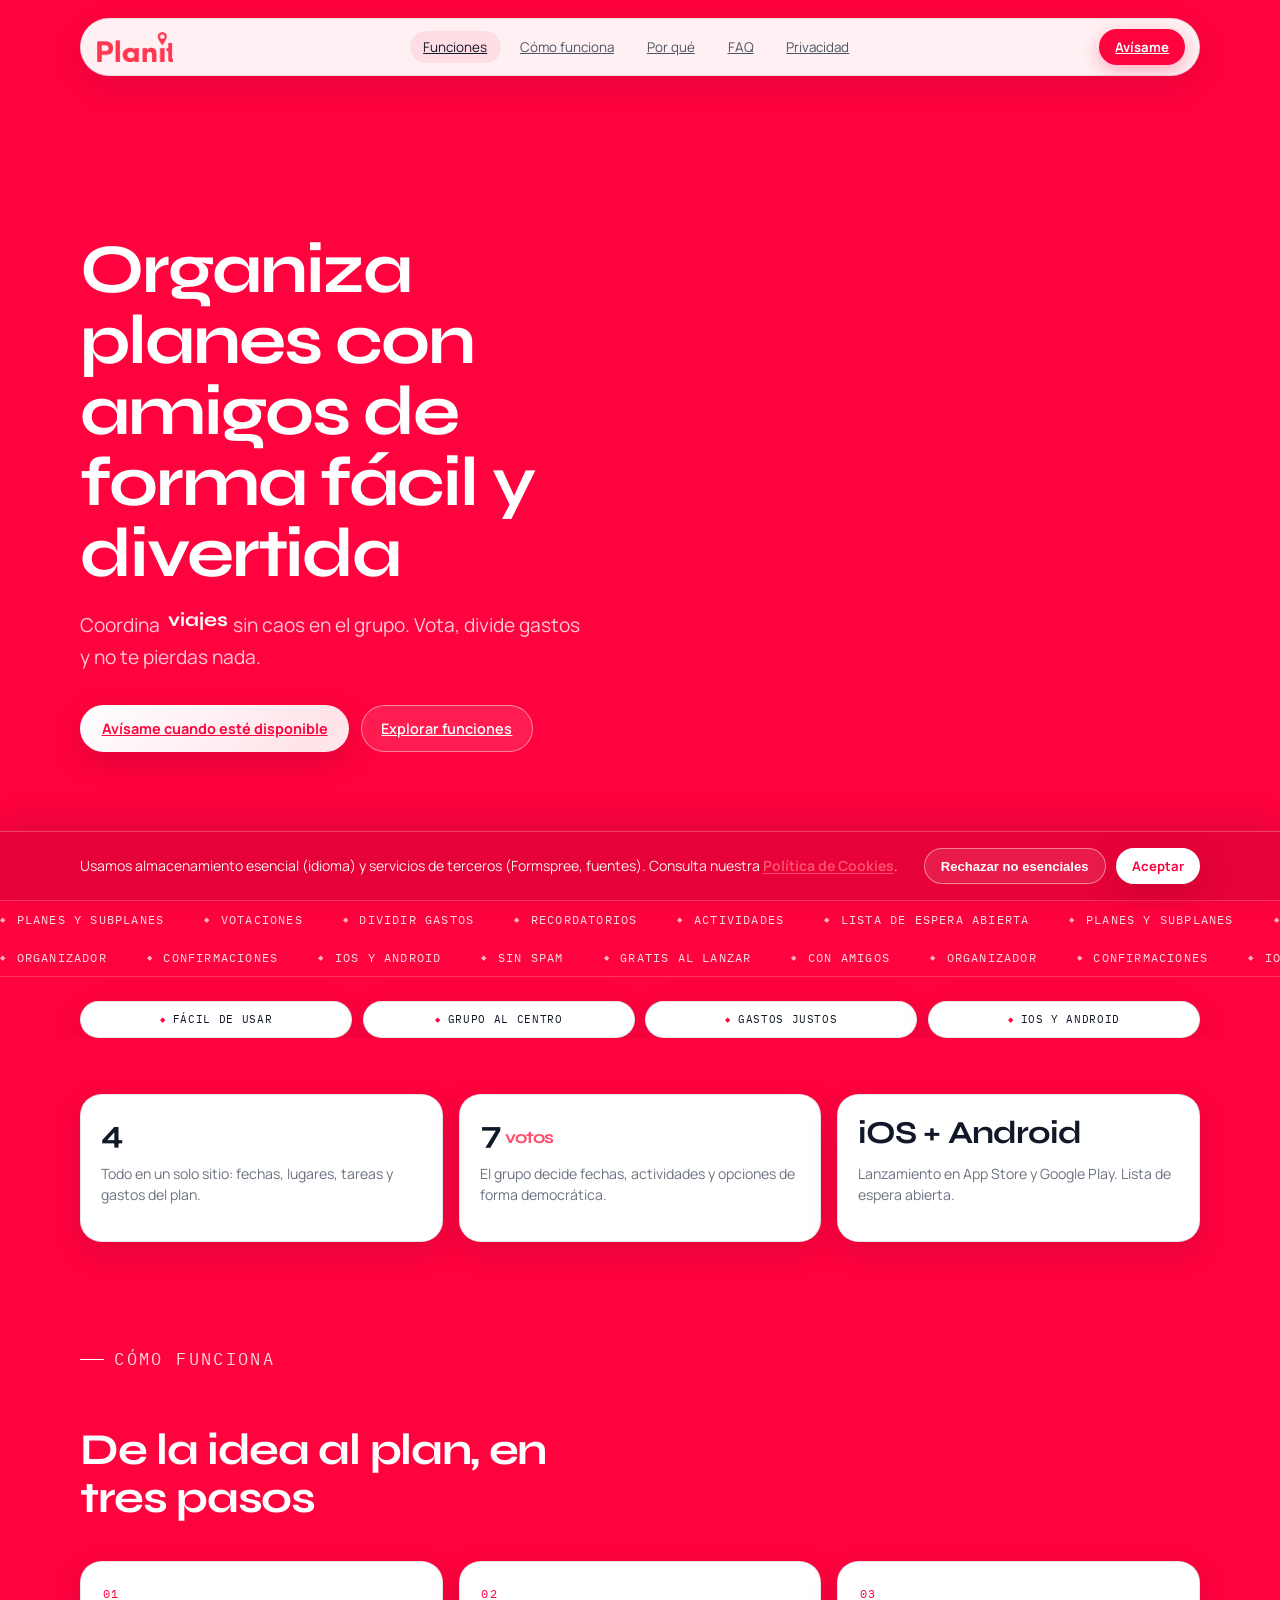
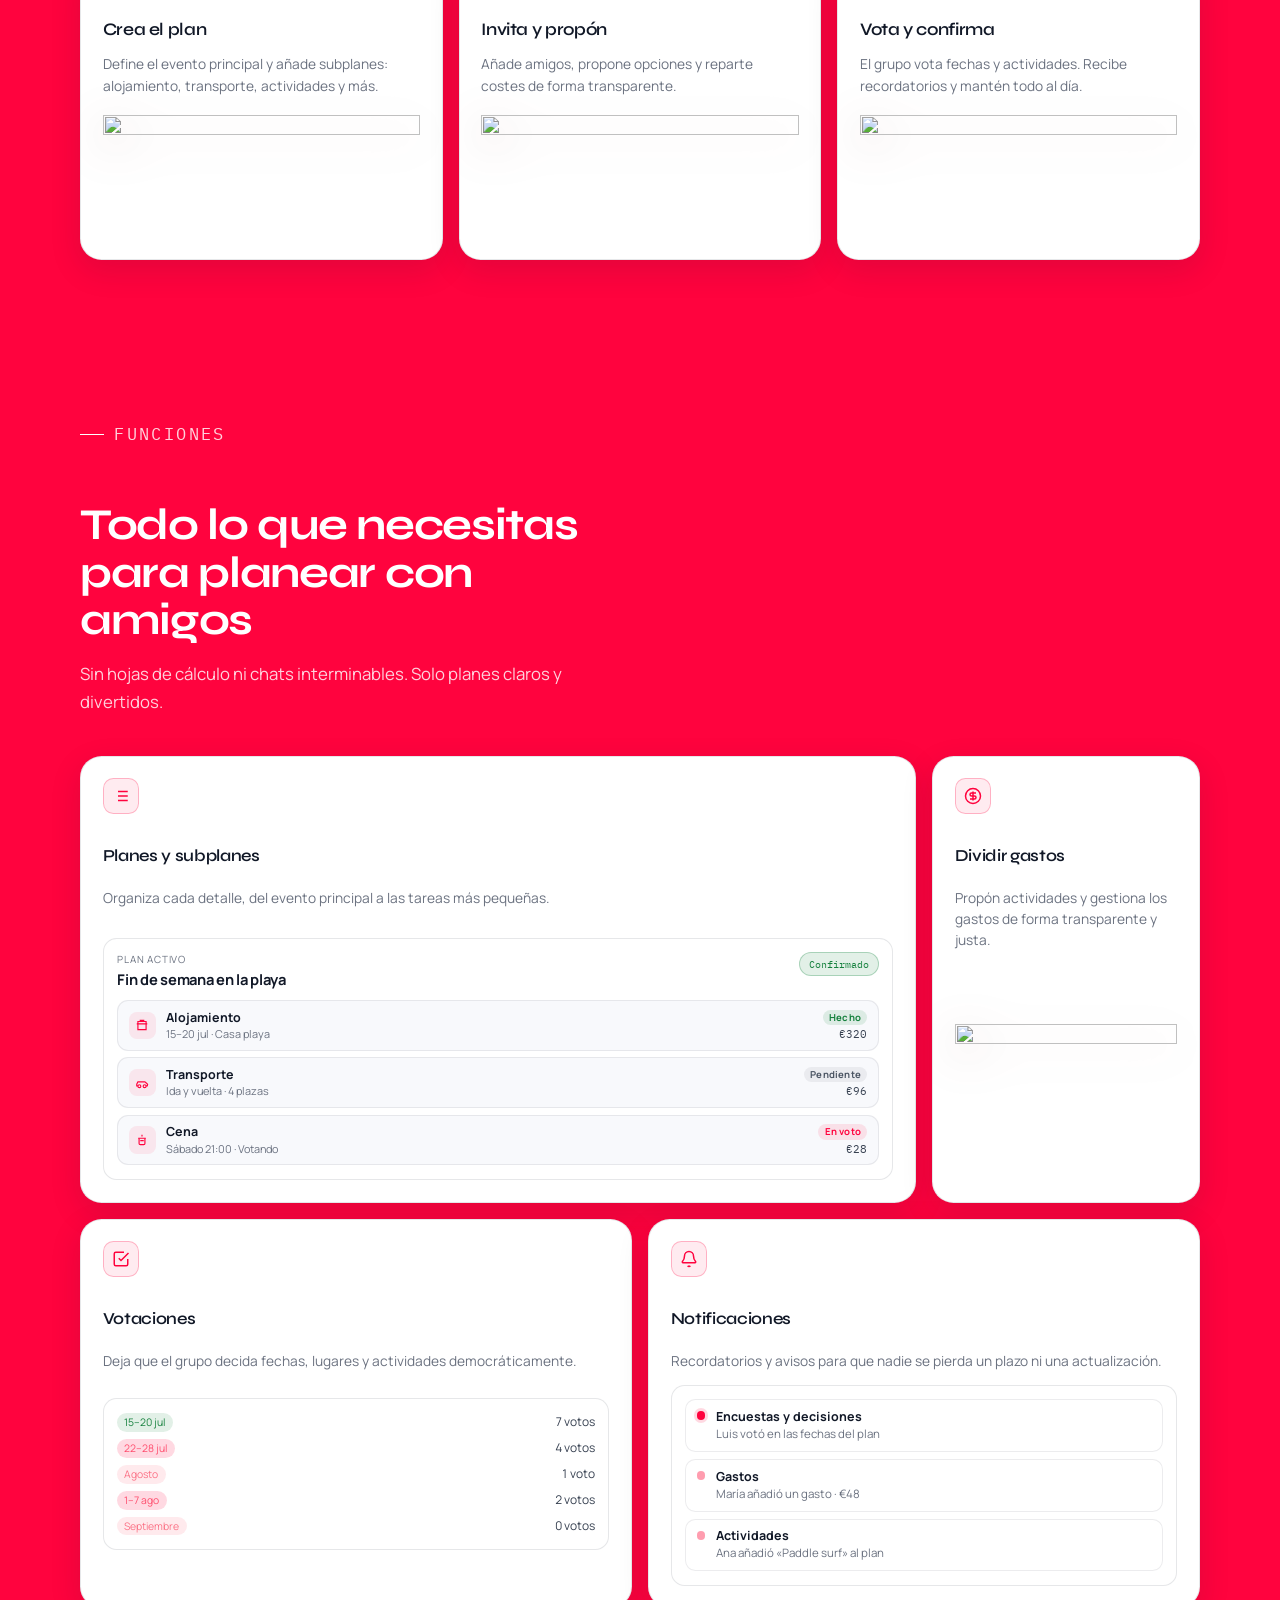
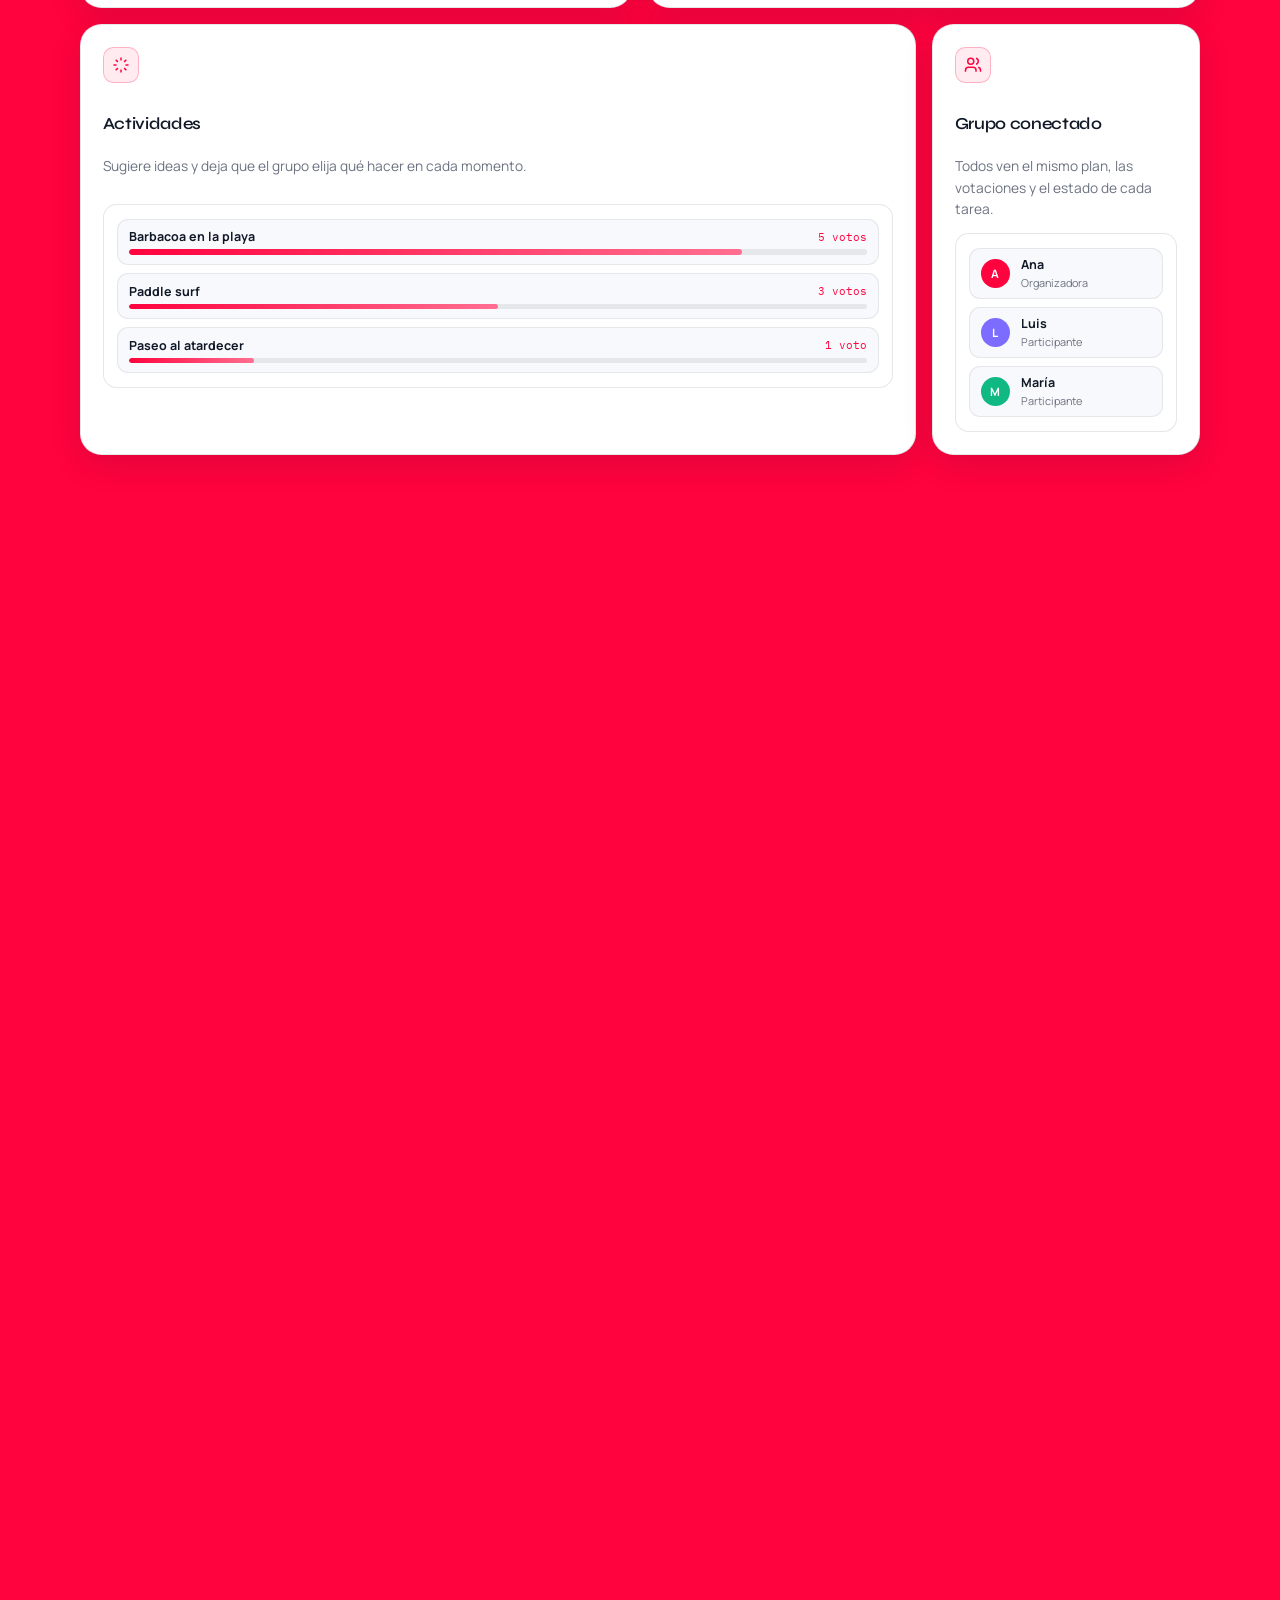
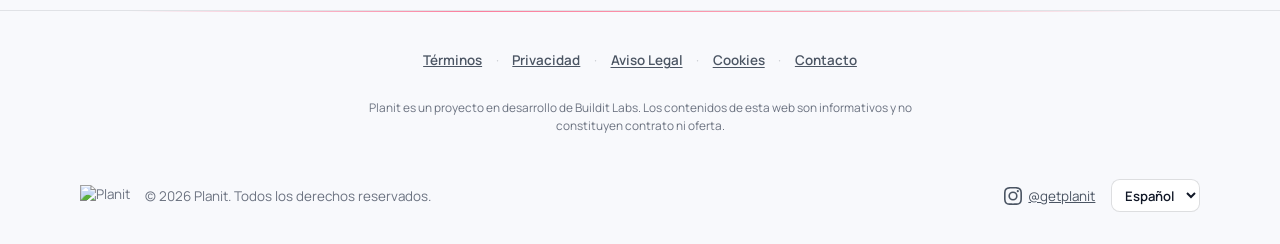
==== commit 3c25637f: "[RHA] Update images" ====
--- a/index.html
+++ b/index.html
@@ -35,7 +35,8 @@
   <link rel="icon" type="image/png" sizes="192x192" href="./assets/icon-192.png">
   <link rel="icon" type="image/png" sizes="512x512" href="./assets/icon.png">
   <link rel="apple-touch-icon" sizes="192x192" href="./assets/icon-192.png">
-  <link rel="preload" as="image" href="./assets/logo.png" fetchpriority="high">
+  <link rel="preload" as="image" href="./assets/logo-white.png" fetchpriority="high">
+  <link rel="preload" as="image" href="./assets/monos/monos-hola.webp?v=20260722flat" fetchpriority="high">
   <script>
     (function () {
       var lite =
@@ -50,7 +51,7 @@
   <link rel="preconnect" href="https://fonts.gstatic.com" crossorigin>
   <link rel="preload" as="style" href="https://fonts.googleapis.com/css2?family=IBM+Plex+Mono:wght@400&family=Manrope:wght@400;700&family=Syne:wght@700&display=optional" onload="this.onload=null;this.rel='stylesheet'">
   <noscript><link rel="stylesheet" href="https://fonts.googleapis.com/css2?family=IBM+Plex+Mono:wght@400&family=Manrope:wght@400;700&family=Syne:wght@700&display=optional"></noscript>
-  <link rel="stylesheet" href="./index.css?v=20260721b">
+  <link rel="stylesheet" href="./index.css?v=20260722flat">
   <script type="application/ld+json">
   {
     "@context": "https://schema.org",
@@ -146,10 +147,11 @@
 <body>
 <div class="scroll-progress" id="scroll-progress" aria-hidden="true"></div>
 
-<header id="site-header" class="site-header">
+<header id="site-header" class="site-header is-scrolled">
   <div class="header-shell">
     <a href="./" class="site-logo-link" aria-label="Planit — inicio">
-      <img src="./assets/logo.png" alt="Planit — app para organizar planes con amigos" class="site-logo" width="200" height="79" fetchpriority="high" decoding="async">
+      <img src="./assets/logo-white.png" alt="Planit — app para organizar planes con amigos" class="site-logo site-logo--on-brand" width="200" height="80" fetchpriority="high" decoding="async">
+      <img src="./assets/logo-pink.png" alt="" class="site-logo site-logo--on-light" width="200" height="80" decoding="async" aria-hidden="true">
     </a>
     <nav class="header-nav" aria-label="Principal">
       <a href="#features" data-lang="nav-features">Funciones</a>
@@ -176,7 +178,7 @@
 </header>
 
 <main>
-  <section class="hero" id="top">
+  <section class="hero band-brand" id="top">
     <div class="hero-aurora" aria-hidden="true"></div>
     <div class="hero-gridlines" aria-hidden="true"></div>
     <div class="hero-beams" aria-hidden="true">
@@ -197,11 +199,6 @@
 
     <div class="container hero-layout">
       <div class="hero-copy">
-        <div class="hero-badge reveal">
-          <span class="hero-badge-pulse" aria-hidden="true"></span>
-          <span data-lang="hero-badge">Planit · Planificación social</span>
-        </div>
-
         <h1 class="hero-title" id="hero-title" data-lang-words="hero-title">Organiza planes con amigos de forma fácil y divertida</h1>
 
         <p class="hero-subtitle reveal reveal-delay-1">
@@ -213,74 +210,25 @@
           <a href="#cta" class="btn-primary btn-shimmer" data-lang="notify-me-cta">Avísame cuando esté disponible</a>
           <a href="#features" class="btn-ghost" data-lang="hero-explore">Explorar funciones</a>
         </div>
-
-        <div class="hero-meta reveal reveal-delay-3">
-          <span class="meta-chip">
-            <svg viewBox="0 0 24 24" fill="none" stroke="currentColor" stroke-width="2" aria-hidden="true"><rect x="5" y="2" width="14" height="20" rx="2"/><path d="M12 18h.01"/></svg>
-            <span data-lang="hero-coming">Próximamente en iOS y Android</span>
-          </span>
-          <span class="meta-chip">
-            <svg viewBox="0 0 24 24" fill="none" stroke="currentColor" stroke-width="2" aria-hidden="true"><path d="M9 11l3 3L22 4"/><path d="M21 12v7a2 2 0 0 1-2 2H5a2 2 0 0 1-2-2V5a2 2 0 0 1 2-2h11"/></svg>
-            <span data-lang="hero-vote">Votaciones en grupo</span>
-          </span>
-        </div>
-      </div>
-
-      <div class="hero-device reveal reveal-delay-2" aria-hidden="true">
-        <div class="phone-orbit"></div>
-        <div class="device-glow"></div>
-        <div class="floating-card floating-card--a">
-          <span data-lang="float-plan">Viaje a la playa</span>
-          <strong data-lang="float-votes">7 votos</strong>
-        </div>
-        <div class="floating-card floating-card--b">
-          <span data-lang="ui-cost">Gastos compartidos</span>
-          <strong>€124</strong>
-        </div>
-        <div class="phone-frame" id="phone-frame">
-          <div class="phone-notch"></div>
-          <div class="phone-screen">
-            <div class="phone-ui">
-              <div class="ui-header">
-                <img src="./assets/logo.png" alt="Planit" class="ui-brand-logo" width="80" height="32" decoding="async">
-                <span>2026</span>
-              </div>
-              <div class="ui-balance">
-                <div class="ui-balance-label" data-lang="ui-plan">Plan activo</div>
-                <div class="ui-balance-value"><span id="balance-counter" data-count="8">0</span> <span style="font-size:0.55em;font-weight:600" data-lang="ui-friends">amigos</span></div>
-                <div class="ui-balance-delta" data-lang="ui-balance-delta">Viaje playa · confirmado</div>
-              </div>
-              <div class="ui-goal">
-                <div class="ui-goal-top">
-                  <span data-lang="ui-vote">¿Mejores fechas?</span>
-                  <span>7/8</span>
-                </div>
-                <div class="ui-progress"><span style="width:87%"></span></div>
-              </div>
-              <div class="ui-chart-line">
-                <svg viewBox="0 0 200 60" preserveAspectRatio="none" aria-hidden="true">
-                  <defs>
-                    <linearGradient id="chart-fill" x1="0" y1="0" x2="0" y2="1">
-                      <stop offset="0%" stop-color="rgba(255,3,62,0.35)"/>
-                      <stop offset="100%" stop-color="rgba(255,3,62,0)"/>
-                    </linearGradient>
-                    <linearGradient id="beam-grad-phone" x1="0%" y1="0%" x2="100%" y2="0%">
-                      <stop offset="0%" stop-color="#ff033e"/>
-                      <stop offset="100%" stop-color="#ff6f91"/>
-                    </linearGradient>
-                  </defs>
-                  <path class="chart-area" d="M0,45 L40,40 L80,35 L120,28 L160,22 L200,18 L200,60 L0,60 Z" fill="url(#chart-fill)"/>
-                  <path class="chart-stroke" d="M0,45 L40,40 L80,35 L120,28 L160,22 L200,18" fill="none" stroke="url(#beam-grad-phone)" stroke-width="2.5" stroke-linecap="round"/>
-                </svg>
-              </div>
-            </div>
-          </div>
-        </div>
-      </div>
-    </div>
-  </section>
-
-  <section class="marquee-section" aria-hidden="true">
+      </div>
+
+      <div class="hero-mascot reveal reveal-delay-1" aria-label="Mono Planit saludando">
+        <div class="hero-mascot-glow" aria-hidden="true"></div>
+        <img
+          src="./assets/monos/monos-hola.webp?v=20260722flat"
+          alt=""
+          class="hero-mascot-anim"
+          width="3840"
+          height="3840"
+          decoding="async"
+          fetchpriority="high"
+        >
+        <img src="./assets/monos/welcome.png?v=20260722flat" alt="" class="hero-mascot-img hero-mascot-img--static" width="3840" height="3840" decoding="async">
+      </div>
+    </div>
+  </section>
+
+  <section class="marquee-section band-brand" aria-hidden="true">
     <div class="marquee-row">
       <div class="marquee-track">
         <div class="marquee-group">
@@ -323,7 +271,7 @@
     </div>
   </section>
 
-  <section class="principles-section" aria-label="Principios">
+  <section class="principles-section band-brand" aria-label="Principios">
     <div class="container principles-grid">
       <div class="principle-pill reveal"><span class="principle-icon">◆</span><span data-lang="principle-1">Fácil de usar</span></div>
       <div class="principle-pill reveal reveal-delay-1"><span class="principle-icon">◆</span><span data-lang="principle-2">Grupo al centro</span></div>
@@ -332,7 +280,7 @@
     </div>
   </section>
 
-  <section class="stats-section">
+  <section class="stats-section band-brand">
     <div class="container stats-grid">
       <article class="stat-card spotlight-card reveal">
         <div class="stat-value"><span data-count="4">0</span></div>
@@ -349,7 +297,7 @@
     </div>
   </section>
 
-  <section class="process-section" id="process">
+  <section class="process-section band-brand" id="process">
     <div class="container">
       <div class="section-heading reveal">
         <p class="section-label"><span data-lang="section-process">Cómo funciona</span></p>
@@ -360,22 +308,25 @@
           <span class="process-num">01</span>
           <h3 data-lang="step-1-title">Crea el plan</h3>
           <p data-lang="step-1-desc">Define el evento principal y añade subplanes: alojamiento, transporte, actividades y más.</p>
+          <img src="./assets/monos/plans.png?v=20260722restore" alt="" class="mono-illust" width="3840" height="2818" loading="lazy" decoding="async">
         </li>
         <li class="process-step spotlight-card reveal reveal-delay-1">
           <span class="process-num">02</span>
           <h3 data-lang="step-2-title">Invita y propón</h3>
           <p data-lang="step-2-desc">Añade amigos, propone opciones y reparte costes de forma transparente.</p>
+          <img src="./assets/monos/invite.png?v=20260722restore" alt="" class="mono-illust" width="3840" height="2046" loading="lazy" decoding="async">
         </li>
         <li class="process-step spotlight-card reveal reveal-delay-2">
           <span class="process-num">03</span>
           <h3 data-lang="step-3-title">Vota y confirma</h3>
           <p data-lang="step-3-desc">El grupo vota fechas y actividades. Recibe recordatorios y mantén todo al día.</p>
+          <img src="./assets/monos/done.png?v=20260722restore" alt="" class="mono-illust" width="3200" height="3840" loading="lazy" decoding="async">
         </li>
       </ol>
     </div>
   </section>
 
-  <section id="features" class="features-section">
+  <section id="features" class="features-section band-brand">
     <div class="container">
       <div class="section-heading reveal">
         <p class="section-label"><span data-lang="section-features">Funciones</span></p>
@@ -384,17 +335,55 @@
       </div>
 
       <div class="bento-grid">
-        <article class="bento-card bento-card--hero spotlight-card gradient-border reveal">
+        <article class="bento-card bento-card--hero spotlight-card reveal">
           <div class="bento-icon">
             <svg width="18" height="18" viewBox="0 0 24 24" fill="none" stroke="currentColor" stroke-width="2" aria-hidden="true"><path d="M8 6h13"/><path d="M8 12h13"/><path d="M8 18h13"/><path d="M3 6h.01"/><path d="M3 12h.01"/><path d="M3 18h.01"/></svg>
           </div>
           <h3 data-lang="f1-title">Planes y subplanes</h3>
           <p data-lang="f1-desc">Organiza cada detalle, del evento principal a las tareas más pequeñas.</p>
-          <div class="bento-mini-ui">
-            <div class="mini-chart" aria-hidden="true">
-              <span style="height:55%"></span><span style="height:72%"></span><span style="height:48%"></span>
-              <span style="height:88%"></span><span style="height:62%"></span><span style="height:95%"></span>
-            </div>
+          <div class="bento-mini-ui mini-plan" aria-hidden="true">
+            <div class="mini-plan-head">
+              <div>
+                <span class="mini-plan-label" data-lang="ui-plan">Plan activo</span>
+                <strong data-lang="compare-app-plan">Fin de semana en la playa</strong>
+              </div>
+              <span class="viz-pill" data-lang="viz-pill">Confirmado</span>
+            </div>
+            <ul class="mini-plan-list">
+              <li class="mini-plan-item">
+                <span class="mini-plan-icon" aria-hidden="true">
+                  <svg width="14" height="14" viewBox="0 0 24 24" fill="none" stroke="currentColor" stroke-width="2"><path d="M3 10h18"/><path d="M5 6h14v14H5z"/><path d="M9 6V4h6v2"/></svg>
+                </span>
+                <div class="mini-plan-body">
+                  <strong data-lang="mock-lodging">Alojamiento</strong>
+                  <span data-lang="mock-plan-lodging-meta">15–20 jul · Casa playa</span>
+                </div>
+                <em>€320</em>
+                <span class="mini-plan-status is-done" data-lang="mock-plan-done">Hecho</span>
+              </li>
+              <li class="mini-plan-item">
+                <span class="mini-plan-icon" aria-hidden="true">
+                  <svg width="14" height="14" viewBox="0 0 24 24" fill="none" stroke="currentColor" stroke-width="2"><path d="M19 17h2l.6-2.3a1 1 0 0 0-.4-1.1L17 10H5L3 14v3h2"/><circle cx="7.5" cy="17.5" r="2.5"/><circle cx="16.5" cy="17.5" r="2.5"/></svg>
+                </span>
+                <div class="mini-plan-body">
+                  <strong data-lang="mock-transport">Transporte</strong>
+                  <span data-lang="mock-plan-transport-meta">Ida y vuelta · 4 plazas</span>
+                </div>
+                <em>€96</em>
+                <span class="mini-plan-status is-open" data-lang="mock-plan-open">Pendiente</span>
+              </li>
+              <li class="mini-plan-item">
+                <span class="mini-plan-icon" aria-hidden="true">
+                  <svg width="14" height="14" viewBox="0 0 24 24" fill="none" stroke="currentColor" stroke-width="2"><path d="M12 3v3"/><path d="M5.5 9h13"/><path d="M7 9v9a2 2 0 0 0 2 2h6a2 2 0 0 0 2-2V9"/><path d="M9 13h6"/></svg>
+                </span>
+                <div class="mini-plan-body">
+                  <strong data-lang="mock-dinner">Cena</strong>
+                  <span data-lang="mock-plan-dinner-meta">Sábado 21:00 · Votando</span>
+                </div>
+                <em>€28</em>
+                <span class="mini-plan-status is-vote" data-lang="mock-plan-voting">En voto</span>
+              </li>
+            </ul>
           </div>
         </article>
 
@@ -404,11 +393,7 @@
           </div>
           <h3 data-lang="f2-title">Dividir gastos</h3>
           <p data-lang="f2-desc">Propón actividades y gestiona los gastos de forma transparente y justa.</p>
-          <div class="bento-mini-ui mini-assets" aria-hidden="true">
-            <div class="asset-row"><span data-lang="mock-lodging">Alojamiento</span><span>€320</span></div>
-            <div class="asset-row"><span data-lang="mock-transport">Transporte</span><span>€84</span></div>
-            <div class="asset-row"><span data-lang="mock-dinner">Cena</span><span>€56</span></div>
-          </div>
+          <img src="./assets/monos/collaborate.png?v=20260722restore" alt="" class="mono-illust" width="3840" height="2688" loading="lazy" decoding="async">
         </article>
 
         <article class="bento-card bento-card--activos spotlight-card reveal">
@@ -421,6 +406,8 @@
             <div class="mini-scenario"><span class="tag tag-opt" data-lang="mock-vote-opt">15–20 jul</span><span data-lang="mock-vote-opt-count">7 votos</span></div>
             <div class="mini-scenario"><span class="tag tag-base" data-lang="mock-vote-base">22–28 jul</span><span data-lang="mock-vote-base-count">4 votos</span></div>
             <div class="mini-scenario"><span class="tag tag-pes" data-lang="mock-vote-pes">Agosto</span><span data-lang="mock-vote-pes-count">1 voto</span></div>
+            <div class="mini-scenario"><span class="tag tag-base" data-lang="mock-vote-extra">1–7 ago</span><span data-lang="mock-vote-extra-count">2 votos</span></div>
+            <div class="mini-scenario"><span class="tag tag-pes" data-lang="mock-vote-extra2">Septiembre</span><span data-lang="mock-vote-extra2-count">0 votos</span></div>
           </div>
         </article>
 
@@ -430,24 +417,52 @@
           </div>
           <h3 data-lang="f4-title">Notificaciones</h3>
           <p data-lang="f4-desc">Recordatorios y avisos para que nadie se pierda un plazo ni una actualización.</p>
-          <div class="bento-mini-ui" aria-hidden="true">
-            <div class="mini-goal-row"><span data-lang="mock-vote-closes">Voto cierra hoy</span><span>18:00</span></div>
-            <div class="ui-progress" style="margin-top:0.35rem"><span style="width:72%"></span></div>
+          <div class="bento-mini-ui mini-notifs" aria-hidden="true">
+            <div class="mini-notif">
+              <span class="mini-notif-dot" aria-hidden="true"></span>
+              <div>
+                <strong data-lang="mock-notif-1-title">Encuestas y decisiones</strong>
+                <span data-lang="mock-notif-1-body">Luis votó en las fechas del plan</span>
+              </div>
+            </div>
+            <div class="mini-notif">
+              <span class="mini-notif-dot mini-notif-dot--soft" aria-hidden="true"></span>
+              <div>
+                <strong data-lang="mock-notif-2-title">Gastos</strong>
+                <span data-lang="mock-notif-2-body">María añadió un gasto · €48</span>
+              </div>
+            </div>
+            <div class="mini-notif">
+              <span class="mini-notif-dot mini-notif-dot--soft" aria-hidden="true"></span>
+              <div>
+                <strong data-lang="mock-notif-3-title">Actividades</strong>
+                <span data-lang="mock-notif-3-body">Ana añadió «Paddle surf» al plan</span>
+              </div>
+            </div>
           </div>
         </article>
 
         <article class="bento-card bento-card--coach spotlight-card reveal">
-          <div class="bento-wide-inner">
-            <div>
-              <div class="bento-icon">
-                <svg width="18" height="18" viewBox="0 0 24 24" fill="none" stroke="currentColor" stroke-width="2" aria-hidden="true"><path d="M12 2v4"/><path d="m16.2 7.8 2.9-2.9"/><path d="M18 12h4"/><path d="m16.2 16.2 2.9 2.9"/><path d="M12 18v4"/><path d="m4.9 19.1 2.9-2.9"/><path d="M2 12h4"/><path d="m4.9 4.9 2.9 2.9"/></svg>
-              </div>
-              <h3 data-lang="f5-title">Actividades</h3>
-              <p data-lang="f5-desc">Sugiere ideas y deja que el grupo elija qué hacer en cada momento.</p>
-            </div>
-            <div class="bento-mini-ui mini-chat" aria-hidden="true">
-              <div class="chat-bubble chat-user" data-lang="mock-chat-user">¿Cena o barbacoa?</div>
-              <div class="chat-bubble chat-ai" data-lang="mock-chat-ai">Barbacoa lidera con 5 votos</div>
+          <div class="bento-icon">
+            <svg width="18" height="18" viewBox="0 0 24 24" fill="none" stroke="currentColor" stroke-width="2" aria-hidden="true"><path d="M12 2v4"/><path d="m16.2 7.8 2.9-2.9"/><path d="M18 12h4"/><path d="m16.2 16.2 2.9 2.9"/><path d="M12 18v4"/><path d="m4.9 19.1 2.9-2.9"/><path d="M2 12h4"/><path d="m4.9 4.9 2.9 2.9"/></svg>
+          </div>
+          <h3 data-lang="f5-title">Actividades</h3>
+          <p data-lang="f5-desc">Sugiere ideas y deja que el grupo elija qué hacer en cada momento.</p>
+          <div class="bento-mini-ui mini-activities" aria-hidden="true">
+            <div class="mini-activity">
+              <strong data-lang="mock-act-1">Barbacoa en la playa</strong>
+              <span data-lang="mock-act-1-votes">5 votos</span>
+              <div class="mini-activity-bar"><i style="--p:83%"></i></div>
+            </div>
+            <div class="mini-activity">
+              <strong data-lang="mock-act-2">Paddle surf</strong>
+              <span data-lang="mock-act-2-votes">3 votos</span>
+              <div class="mini-activity-bar"><i style="--p:50%"></i></div>
+            </div>
+            <div class="mini-activity">
+              <strong data-lang="mock-act-3">Paseo al atardecer</strong>
+              <span data-lang="mock-act-3-votes">1 voto</span>
+              <div class="mini-activity-bar"><i style="--p:17%"></i></div>
             </div>
           </div>
         </article>
@@ -458,16 +473,35 @@
           </div>
           <h3 data-lang="f6-title">Grupo conectado</h3>
           <p data-lang="f6-desc">Todos ven el mismo plan, las votaciones y el estado de cada tarea.</p>
-          <div class="privacy-badge" aria-hidden="true">
-            <svg width="28" height="28" viewBox="0 0 24 24" fill="none" stroke="currentColor" stroke-width="1.5"><path d="M16 21v-2a4 4 0 0 0-4-4H6a4 4 0 0 0-4 4v2"/><circle cx="9" cy="7" r="4"/><path d="M22 21v-2a4 4 0 0 0-3-3.87"/><path d="M16 3.13a4 4 0 0 1 0 7.75"/></svg>
-            <span data-lang="group-badge">En vivo</span>
+          <div class="bento-mini-ui mini-group" aria-hidden="true">
+            <div class="mini-group-row">
+              <span class="mini-avatar" style="--av:#ff033e">A</span>
+              <div>
+                <strong>Ana</strong>
+                <span data-lang="mock-group-1">Organizadora</span>
+              </div>
+            </div>
+            <div class="mini-group-row">
+              <span class="mini-avatar" style="--av:#7c6cff">L</span>
+              <div>
+                <strong>Luis</strong>
+                <span data-lang="mock-group-2">Participante</span>
+              </div>
+            </div>
+            <div class="mini-group-row">
+              <span class="mini-avatar" style="--av:#10b981">M</span>
+              <div>
+                <strong>María</strong>
+                <span data-lang="mock-group-3">Participante</span>
+              </div>
+            </div>
           </div>
         </article>
       </div>
     </div>
   </section>
 
-  <section id="compare" class="compare-section">
+  <section id="compare" class="compare-section band-brand">
     <div class="container">
       <div class="section-heading reveal">
         <p class="section-label"><span data-lang="section-compare">Por qué Planit</span></p>
@@ -482,7 +516,7 @@
             <div class="chat-msg chat-msg--other" data-lang="compare-chat-1">Ana: ¿cuándo vamos?</div>
             <div class="chat-msg chat-msg--other" data-lang="compare-chat-2">Luis: no sé, mirad arriba</div>
             <div class="chat-msg chat-msg--other" data-lang="compare-chat-3">María: ???</div>
-            <div class="chat-msg chat-msg--self" data-lang="compare-chat-4">Yo: ¿alguien tiene el Excel?</div>
+            <div class="chat-msg chat-msg--self" data-lang="compare-chat-4">Yo: ¿alguien tiene Planit?</div>
             <div class="chat-msg chat-msg--lost" data-lang="compare-chat-lost">… 47 mensajes después …</div>
             <div class="chat-msg chat-msg--warn" data-lang="compare-chat-warn">Todo mezclado · fechas perdidas · gastos sin repartir</div>
           </div>
@@ -494,12 +528,29 @@
               <span class="viz-pill" data-lang="viz-pill">Confirmado</span>
             </div>
             <p class="compare-app-label" data-lang="ui-plan">Plan activo</p>
-            <p class="compare-app-value" data-lang="compare-app-plan">Viaje playa 2026</p>
-            <div class="compare-app-chart">
-              <svg viewBox="0 0 200 60" preserveAspectRatio="none"><path d="M0,50 L40,42 L80,35 L120,28 L160,18 L200,10" fill="none" stroke="url(#cmp-grad)" stroke-width="2.5"/><defs><linearGradient id="cmp-grad" x1="0" y1="0" x2="1" y2="0"><stop stop-color="#ff033e"/><stop offset="1" stop-color="#ff6f91"/></linearGradient></defs></svg>
+            <p class="compare-app-value" data-lang="compare-app-plan">Fin de semana en la playa</p>
+            <div class="compare-plan-mock" aria-hidden="true">
+              <div class="compare-vote-list">
+                <div class="compare-vote-row">
+                  <span data-lang="compare-vote-a">15–20 jul</span>
+                  <div class="compare-vote-bar"><span style="width:88%"></span></div>
+                  <strong data-lang="compare-vote-a-n">7</strong>
+                </div>
+                <div class="compare-vote-row">
+                  <span data-lang="compare-vote-b">22–28 jul</span>
+                  <div class="compare-vote-bar"><span style="width:50%"></span></div>
+                  <strong data-lang="compare-vote-b-n">4</strong>
+                </div>
+                <div class="compare-vote-row">
+                  <span data-lang="compare-vote-c">Agosto</span>
+                  <div class="compare-vote-bar"><span style="width:18%"></span></div>
+                  <strong data-lang="compare-vote-c-n">1</strong>
+                </div>
+              </div>
+              <img src="./assets/monos/trips.png?v=20260722restore" alt="" class="compare-plan-mono" width="3840" height="3464" loading="lazy" decoding="async">
             </div>
             <div class="compare-app-scenarios">
-              <span class="tag tag-opt" data-lang="compare-tag-dates">15–20 jul · 7 votos</span>
+              <span class="tag tag-opt" data-lang="compare-tag-dates">Fecha ganadora · 15–20 jul</span>
               <span class="tag tag-base" data-lang="compare-tag-cost">€124/persona</span>
               <span class="tag tag-pes" data-lang="compare-tag-group">8 confirmados</span>
             </div>
@@ -513,12 +564,12 @@
         </div>
         <input type="range" class="compare-range" id="compare-range" min="8" max="92" value="50" aria-label="Comparar chat grupal y Planit" data-lang="compare-aria">
         <span class="compare-label compare-label--left" data-lang="compare-left">Chat grupal</span>
-        <span class="compare-label compare-label--right" aria-label="Planit"><img src="./assets/logo.png" alt="" class="ui-brand-logo ui-brand-logo--label" width="64" height="25" decoding="async"></span>
-      </div>
-    </div>
-  </section>
-
-  <section id="showcase" class="showcase-section">
+        <span class="compare-label compare-label--right" data-lang="compare-right">Planit</span>
+      </div>
+    </div>
+  </section>
+
+  <section id="showcase" class="showcase-section band-brand">
     <div class="container">
       <div class="showcase-panel border-beam-wrap reveal">
         <div class="showcase-layout">
@@ -527,44 +578,49 @@
             <h2 class="showcase-title" data-lang="showcase-title">Preparando el lanzamiento</h2>
             <p class="showcase-desc" data-lang="showcase-desc">Planit llegará pronto a iOS y Android. La forma más fácil de organizar planes con amigos.</p>
             <ul class="showcase-perks">
-              <li data-lang="perk-1"><svg width="16" height="16" viewBox="0 0 24 24" fill="none" stroke="currentColor" stroke-width="2.5"><path d="M20 6 9 17l-5-5"/></svg> Sin hojas de cálculo</li>
               <li data-lang="perk-2"><svg width="16" height="16" viewBox="0 0 24 24" fill="none" stroke="currentColor" stroke-width="2.5"><path d="M20 6 9 17l-5-5"/></svg> Sin mensajes perdidos</li>
               <li data-lang="perk-3"><svg width="16" height="16" viewBox="0 0 24 24" fill="none" stroke="currentColor" stroke-width="2.5"><path d="M20 6 9 17l-5-5"/></svg> Todo el grupo alineado</li>
             </ul>
           </div>
-          <div class="showcase-viz">
-            <div class="viz-header">
-              <span data-lang="viz-title">Viaje verano 2026</span>
-              <span class="viz-pill" data-lang="viz-pill">Confirmado</span>
-            </div>
-            <div class="scenario-viz" aria-hidden="true">
-              <div class="scenario-row">
-                <span class="tag-opt" data-lang="viz-tag-dates">Fechas</span>
-                <div class="scenario-bar"><span class="bar-opt-fill"></span></div>
-                <span data-lang="viz-horizon-val">15–20 jul</span>
-              </div>
-              <div class="scenario-row">
-                <span class="tag-base" data-lang="viz-tag-costs">Gastos</span>
-                <div class="scenario-bar"><span class="bar-base-fill"></span></div>
-                <span>€124/p</span>
-              </div>
-              <div class="scenario-row">
-                <span class="tag-pes" data-lang="viz-tag-group">Grupo</span>
-                <div class="scenario-bar"><span class="bar-pes-fill"></span></div>
-                <span data-lang="viz-growth-val">8 amigos</span>
-              </div>
-            </div>
-            <div class="viz-footer">
-              <div><span class="viz-label" data-lang="viz-growth">Participantes</span><strong data-lang="viz-growth-val">8 amigos</strong></div>
-              <div><span class="viz-label" data-lang="viz-horizon">Fechas</span><strong data-lang="viz-horizon-val">15–20 jul</strong></div>
-            </div>
-          </div>
-        </div>
-      </div>
-    </div>
-  </section>
-
-  <section id="faq" class="faq-section">
+          <div class="showcase-status" aria-hidden="true">
+            <div class="launch-status">
+              <div class="launch-status-badge">
+                <span class="launch-status-dot"></span>
+                <span data-lang="showcase-status-badge">En marcha</span>
+              </div>
+              <div class="launch-ring" role="presentation">
+                <svg class="launch-ring-svg" viewBox="0 0 120 120" width="160" height="160">
+                  <circle class="launch-ring-track" cx="60" cy="60" r="52" />
+                  <circle class="launch-ring-progress" cx="60" cy="60" r="52" />
+                </svg>
+                <div class="launch-ring-core">
+                  <svg class="launch-bolt" width="28" height="28" viewBox="0 0 24 24" fill="none" aria-hidden="true">
+                    <path d="M13 2 4 14h7l-1 8 9-12h-7l1-8Z" fill="currentColor"/>
+                  </svg>
+                  <strong class="launch-ring-pct">74%</strong>
+                </div>
+              </div>
+              <p class="launch-status-caption" data-lang="showcase-status-caption">Estamos en ello</p>
+              <div class="launch-platforms">
+                <div class="launch-platform">
+                  <span data-lang="showcase-ios">iOS</span>
+                  <div class="launch-bar"><span style="--p:82%"></span></div>
+                  <em>82%</em>
+                </div>
+                <div class="launch-platform">
+                  <span data-lang="showcase-android">Android</span>
+                  <div class="launch-bar"><span style="--p:68%"></span></div>
+                  <em>68%</em>
+                </div>
+              </div>
+            </div>
+          </div>
+        </div>
+      </div>
+    </div>
+  </section>
+
+  <section id="faq" class="faq-section band-brand">
     <div class="container">
       <div class="section-heading reveal">
         <p class="section-label"><span data-lang="section-faq">Preguntas</span></p>
@@ -591,7 +647,7 @@
     </div>
   </section>
 
-  <section id="cta" class="cta-section">
+  <section id="cta" class="cta-section band-light">
     <div class="container">
       <div class="cta-card border-beam-wrap reveal">
         <div class="cta-layout">
@@ -637,7 +693,7 @@
   </section>
 </main>
 
-<footer class="site-footer">
+<footer class="site-footer band-light">
   <div class="container">
     <div class="footer-top">
       <nav class="footer-nav" aria-label="Legal">
@@ -690,6 +746,6 @@
   </div>
 </div>
 
-<script src="./site.js?v=20260721" defer></script>
+<script src="./site.js?v=20260722al" defer></script>
 </body>
 </html>
--- a/index.css
+++ b/index.css
@@ -2,8 +2,9 @@
 
 :root {
   color-scheme: light;
-  --bg: #f3f4f6;
-  --bg-elevated: #ffffff;
+  --bg: #ffffff;
+  --bg-deep: #e50338;
+  --bg-elevated: #f8f9fc;
   --surface: #ffffff;
   --surface-hover: #f8f9fc;
   --ink: #111827;
@@ -13,12 +14,14 @@
   --accent-dark: #e50338;
   --accent-soft: #ff4d6d;
   --accent-muted: #fecdd3;
-  --accent-glow: rgba(255, 3, 62, 0.22);
+  --accent-glow: rgba(255, 3, 62, 0.25);
+  --brand: #ff033e;
+  --brand-dark: #e50338;
   --positive: #15803d;
   --positive-soft: rgba(21, 128, 61, 0.12);
   --caution: #b45309;
-  --border: rgba(17, 24, 39, 0.08);
-  --border-strong: rgba(17, 24, 39, 0.14);
+  --border: rgba(17, 24, 39, 0.1);
+  --border-strong: rgba(17, 24, 39, 0.16);
   --glass: rgba(255, 255, 255, 0.92);
   --glass-strong: rgba(255, 255, 255, 0.98);
   --shadow: rgba(17, 24, 39, 0.08);
@@ -41,16 +44,19 @@
 
 html {
   scroll-behavior: smooth;
+  margin: 0;
+  padding: 0;
+  background: #ff033e;
 }
 
 body {
+  margin: 0;
+  padding: 0;
   font-family: var(--font-body);
-  background:
-    radial-gradient(ellipse 90% 55% at 50% -10%, rgba(255, 3, 62, 0.12), transparent 55%),
-    radial-gradient(ellipse 60% 40% at 100% 30%, rgba(254, 205, 211, 0.35), transparent 50%),
-    var(--bg);
-  color: var(--ink);
+  background: #ff033e;
+  color: #ffffff;
   overflow-x: hidden;
+  min-height: 100%;
 }
 
 .num-tabular,
@@ -80,8 +86,8 @@
 }
 
 ::selection {
-  background: rgba(255, 3, 62, 0.2);
-  color: var(--ink);
+  background: rgba(255, 255, 255, 0.28);
+  color: #fff;
 }
 
 /* ── Layout ── */
@@ -123,13 +129,21 @@
 }
 
 .site-header.is-scrolled .header-shell {
-  border-color: var(--border-strong);
-  box-shadow: 0 12px 40px var(--shadow-lg);
+  border-color: rgba(17, 24, 39, 0.1);
+  box-shadow: 0 10px 32px rgba(17, 24, 39, 0.1);
+  background: rgba(255, 255, 255, 0.92);
+  backdrop-filter: blur(18px);
+  -webkit-backdrop-filter: blur(18px);
+}
+
+.site-header.is-hidden {
+  transform: translateY(-120%);
+  pointer-events: none;
 }
 
 .header-nav a.is-active {
-  color: var(--ink);
-  background: rgba(255, 3, 62, 0.12);
+  color: inherit;
+  background: rgba(255, 255, 255, 0.18);
 }
 
 .scroll-progress {
@@ -154,8 +168,8 @@
   gap: 1rem;
   padding: 0.65rem 0.85rem 0.65rem 1rem;
   border-radius: 999px;
-  border: 1px solid var(--border);
-  background: var(--glass);
+  border: 1px solid rgba(255, 255, 255, 0.28);
+  background: rgba(255, 255, 255, 0.14);
   backdrop-filter: blur(16px);
   box-shadow: 0 8px 32px var(--shadow);
 }
@@ -171,6 +185,18 @@
   height: 30px;
   width: auto;
   max-width: min(180px, 42vw);
+}
+
+.site-logo--on-light {
+  display: none;
+}
+
+.site-header.is-scrolled .site-logo--on-brand {
+  display: none;
+}
+
+.site-header.is-scrolled .site-logo--on-light {
+  display: block;
 }
 
 .header-nav {
@@ -189,7 +215,7 @@
 
 .header-nav a:hover {
   color: var(--ink);
-  background: rgba(255, 3, 62, 0.06);
+  background: rgba(255, 255, 255, 0.14);
 }
 
 .header-actions {
@@ -239,7 +265,7 @@
 
 .mobile-nav a:hover {
   color: var(--ink);
-  background: rgba(255, 3, 62, 0.06);
+  background: rgba(255, 255, 255, 0.14);
 }
 
 @media (min-width: 768px) {
@@ -263,28 +289,28 @@
   padding: 0.8rem 1.35rem;
   border-radius: 999px;
   border: none;
-  background: var(--accent);
-  color: var(--on-accent);
+  background: #ffffff;
+  color: var(--brand);
   font-family: var(--font-body);
   font-size: 0.9rem;
   font-weight: 700;
   cursor: pointer;
   transition: transform 0.25s var(--ease), box-shadow 0.25s, background 0.2s;
-  box-shadow: 0 8px 24px rgba(255, 3, 62, 0.28);
+  box-shadow: 0 10px 28px rgba(140, 0, 35, 0.28);
 }
 
 .btn-primary:hover {
   transform: translateY(-1px);
-  background: var(--accent-dark);
-  box-shadow: 0 12px 32px rgba(255, 3, 62, 0.35);
+  background: #fff5f7;
+  box-shadow: 0 14px 36px rgba(140, 0, 35, 0.35);
 }
 
 .btn-shimmer {
   overflow: hidden;
-  background: linear-gradient(135deg, #ff4d6d 0%, #ff033e 50%, #e50338 100%);
+  background: linear-gradient(135deg, #ffffff 0%, #ffe4ea 45%, #ffffff 100%);
   background-size: 200% 100%;
   animation: shimmer-bg 4s ease-in-out infinite;
-  color: var(--on-accent);
+  color: var(--brand);
 }
 
 .btn-shimmer::after {
@@ -294,7 +320,7 @@
   background: linear-gradient(
     105deg,
     transparent 38%,
-    rgba(255, 255, 255, 0.35) 50%,
+    rgba(255, 255, 255, 0.7) 50%,
     transparent 62%
   );
   transform: translateX(-120%);
@@ -307,18 +333,18 @@
   gap: 0.45rem;
   padding: 0.8rem 1.2rem;
   border-radius: 999px;
-  border: 1px solid var(--border-strong);
-  background: var(--surface);
-  color: var(--ink-soft);
+  border: 1px solid rgba(255, 255, 255, 0.45);
+  background: rgba(255, 255, 255, 0.1);
+  color: #ffffff;
   font-size: 0.9rem;
   font-weight: 600;
   transition: border-color 0.2s, background 0.2s, color 0.2s;
 }
 
 .btn-ghost:hover {
-  border-color: rgba(255, 3, 62, 0.35);
-  background: rgba(255, 3, 62, 0.06);
-  color: var(--ink);
+  border-color: rgba(255, 255, 255, 0.75);
+  background: rgba(255, 255, 255, 0.2);
+  color: #ffffff;
 }
 
 .btn-sm {
@@ -326,24 +352,6 @@
   font-size: 0.82rem;
 }
 
-.cta-card .btn-primary,
-.cta-card .btn-shimmer {
-  background: var(--on-accent);
-  color: var(--accent);
-  box-shadow: 0 8px 24px rgba(0, 0, 0, 0.12);
-}
-
-.cta-card .btn-primary:hover,
-.cta-card .btn-shimmer:hover {
-  background: #fff5f7;
-  color: var(--accent-dark);
-  box-shadow: 0 12px 28px rgba(0, 0, 0, 0.16);
-}
-
-.cta-card .btn-shimmer {
-  background: linear-gradient(135deg, #ffffff 0%, #ffe4ea 50%, #ffffff 100%);
-  background-size: 200% 100%;
-}
 
 /* ── Hero ── */
 
@@ -356,11 +364,7 @@
 }
 
 .hero-aurora {
-  position: absolute;
-  inset: 0;
-  overflow: hidden;
-  pointer-events: none;
-  contain: layout style paint;
+  display: none;
 }
 
 .hero-aurora::before,
@@ -378,7 +382,7 @@
   height: 55vw;
   top: -15%;
   left: -10%;
-  background: radial-gradient(circle, rgba(255, 3, 62, 0.28), transparent 68%);
+  background: radial-gradient(circle, rgba(255, 255, 255, 0.22), transparent 68%);
 }
 
 .hero-aurora::after {
@@ -386,20 +390,12 @@
   height: 45vw;
   right: -8%;
   bottom: 5%;
-  background: radial-gradient(circle, rgba(254, 205, 211, 0.55), transparent 70%);
+  background: radial-gradient(circle, rgba(229, 3, 56, 0.5), transparent 70%);
   animation-delay: -6s;
 }
 
 .hero-spotlight {
-  position: absolute;
-  inset: 0;
-  pointer-events: none;
-  background: radial-gradient(
-    600px circle at var(--spot-x, 50%) var(--spot-y, 30%),
-    rgba(255, 3, 62, 0.1),
-    transparent 42%
-  );
-  transition: background 0.15s ease-out;
+  display: none;
 }
 
 .hero-beams {
@@ -407,14 +403,7 @@
 }
 
 .hero-gridlines {
-  position: absolute;
-  inset: 0;
-  background-image:
-    linear-gradient(rgba(255, 3, 62, 0.06) 1px, transparent 1px),
-    linear-gradient(90deg, rgba(255, 3, 62, 0.06) 1px, transparent 1px);
-  background-size: 64px 64px;
-  mask-image: radial-gradient(ellipse 90% 80% at 50% 0%, black, transparent 80%);
-  pointer-events: none;
+  display: none;
 }
 
 .hero-layout {
@@ -443,13 +432,13 @@
   margin-bottom: 1.5rem;
   padding: 0.42rem 0.9rem 0.42rem 0.65rem;
   border-radius: 999px;
-  border: 1px solid rgba(255, 3, 62, 0.22);
-  background: rgba(255, 3, 62, 0.08);
+  border: 1px solid rgba(255, 255, 255, 0.35);
+  background: rgba(255, 255, 255, 0.12);
   font-family: var(--font-mono);
   font-size: 0.72rem;
   letter-spacing: 0.08em;
   text-transform: uppercase;
-  color: var(--accent);
+  color: #ffffff;
 }
 
 .hero-badge-pulse {
@@ -485,10 +474,8 @@
 }
 
 .hero-title .accent {
-  background: linear-gradient(135deg, var(--accent) 0%, var(--accent-soft) 100%);
-  -webkit-background-clip: text;
-  background-clip: text;
-  -webkit-text-fill-color: transparent;
+  color: #ffffff;
+  -webkit-text-fill-color: #ffffff;
 }
 
 .hero-subtitle {
@@ -502,9 +489,11 @@
 .rotating-wrap {
   display: inline-block;
   position: relative;
+  top: -0.06em;
   min-width: 0;
-  height: 1.35em;
-  vertical-align: bottom;
+  height: 1.2em;
+  line-height: 1.2em;
+  vertical-align: baseline;
   overflow: hidden;
   margin-inline: 0.2em 0.05em;
 }
@@ -513,11 +502,10 @@
   display: inline-block;
   font-family: var(--font-display);
   font-weight: 700;
-  color: var(--accent);
-  background: linear-gradient(135deg, var(--accent), var(--accent-soft));
-  -webkit-background-clip: text;
-  background-clip: text;
-  -webkit-text-fill-color: transparent;
+  line-height: 1.2em;
+  color: #ffffff;
+  -webkit-text-fill-color: #ffffff;
+  text-decoration: none;
   transition: transform 0.45s var(--ease), opacity 0.45s, filter 0.45s;
 }
 
@@ -552,11 +540,10 @@
   gap: 0.45rem;
   padding: 0.5rem 0.8rem;
   border-radius: 0.7rem;
-  border: 1px solid var(--border);
-  background: var(--surface);
+  border: 1px solid rgba(255, 255, 255, 0.28);
+  background: rgba(255, 255, 255, 0.12);
   font-size: 0.78rem;
-  color: var(--muted);
-  box-shadow: 0 2px 8px var(--shadow);
+  color: rgba(255, 255, 255, 0.9);
 }
 
 .meta-chip svg {
@@ -569,11 +556,11 @@
   margin-top: 1.75rem;
   padding: 0.85rem 1rem;
   border-radius: 0.85rem;
-  border: 1px solid rgba(180, 83, 9, 0.22);
-  background: rgba(180, 83, 9, 0.06);
+  border: 1px solid rgba(255, 255, 255, 0.3);
+  background: rgba(255, 255, 255, 0.12);
   font-size: 0.76rem;
   line-height: 1.55;
-  color: #92400e;
+  color: rgba(255, 255, 255, 0.92);
   max-width: 34rem;
 }
 
@@ -995,8 +982,9 @@
 }
 
 .chat-msg--self {
-  align-self: flex-end;
-  background: rgba(255, 3, 62, 0.12);
+  align-self: flex-start;
+  margin-right: 1.5rem;
+  background: rgba(255, 255, 255, 0.14);
   color: #fecdd3;
   border-color: rgba(255, 3, 62, 0.2);
 }
@@ -1025,7 +1013,9 @@
   padding: 1.75rem 1.5rem;
   display: flex;
   flex-direction: column;
-  gap: 0.65rem;
+  gap: 0.55rem;
+  min-height: 0;
+  overflow: hidden;
 }
 
 .compare-app-header {
@@ -1034,6 +1024,7 @@
   align-items: center;
   font-size: 0.78rem;
   color: var(--muted);
+  flex-shrink: 0;
 }
 
 .compare-app-label {
@@ -1041,35 +1032,144 @@
   text-transform: uppercase;
   letter-spacing: 0.08em;
   color: var(--muted);
-  margin-top: 0.5rem;
+  margin-top: 0.35rem;
+  flex-shrink: 0;
 }
 
 .compare-app-value {
   font-family: var(--font-display);
-  font-size: clamp(1.75rem, 4vw, 2.35rem);
+  font-size: clamp(1.2rem, 2.8vw, 1.65rem);
   font-weight: 700;
   letter-spacing: -0.03em;
   color: var(--ink);
+  flex-shrink: 0;
+  line-height: 1.2;
+  position: relative;
+  z-index: 1;
+}
+
+.compare-plan-mock {
+  flex: 1 1 auto;
+  display: grid;
+  grid-template-columns: minmax(0, 1fr) auto;
+  gap: 0.75rem;
+  align-items: center;
+  min-height: 0;
+  margin: 0.25rem 0;
+  padding: 0.7rem 0.8rem;
+  border-radius: 0.85rem;
+  border: 1px solid rgba(17, 24, 39, 0.1);
+  background: #ffffff;
+  overflow: hidden;
+}
+
+.compare-plan-mono {
+  display: block;
+  width: 96px;
+  height: 96px;
+  max-width: 28vw;
+  object-fit: contain;
+  object-position: center;
+  filter: drop-shadow(0 6px 14px rgba(0, 0, 0, 0.3));
+  flex-shrink: 0;
+}
+
+.compare-vote-list {
+  display: grid;
+  gap: 0.5rem;
+  min-width: 0;
+}
+
+.compare-vote-row {
+  display: grid;
+  grid-template-columns: 4.5rem 1fr 1.4rem;
+  align-items: center;
+  gap: 0.45rem;
+  font-size: 0.72rem;
+  color: #374151;
+}
+
+.compare-vote-row strong {
+  text-align: right;
+  font-family: var(--font-mono);
+  font-size: 0.7rem;
+  color: #ff033e;
+}
+
+.compare-vote-bar {
+  height: 0.4rem;
+  border-radius: 999px;
+  background: rgba(17, 24, 39, 0.08);
+  overflow: hidden;
+}
+
+.compare-vote-bar > span {
+  display: block;
+  height: 100%;
+  border-radius: inherit;
+  background: linear-gradient(90deg, #ff033e, #ff6f91);
+}
+
+@media (max-width: 560px) {
+  .compare-plan-mock {
+    grid-template-columns: 1fr auto;
+    gap: 0.55rem;
+    padding: 0.6rem 0.65rem;
+  }
+
+  .compare-plan-mono {
+    width: 72px;
+    height: 72px;
+  }
+
+  .compare-vote-row {
+    grid-template-columns: 3.6rem 1fr 1.2rem;
+    font-size: 0.68rem;
+  }
 }
 
 .compare-app-chart {
-  flex: 1;
-  min-height: 80px;
-  border-radius: 0.85rem;
-  border: 1px solid var(--border);
-  background: rgba(255, 255, 255, 0.02);
-  padding: 0.5rem;
-}
-
-.compare-app-chart svg {
-  width: 100%;
-  height: 100%;
+  display: none;
 }
 
 .compare-app-scenarios {
   display: flex;
   flex-wrap: wrap;
-  gap: 0.4rem;
+  gap: 0.45rem;
+  flex-shrink: 0;
+  margin-top: auto;
+  position: relative;
+  z-index: 1;
+}
+
+.compare-app-scenarios .tag {
+  padding: 0.35rem 0.7rem;
+  border-radius: 0.55rem;
+  font-size: 0.72rem;
+  font-weight: 600;
+  letter-spacing: 0.01em;
+  border: 1px solid rgba(255, 255, 255, 0.16);
+  background: rgba(255, 255, 255, 0.1);
+  color: rgba(255, 255, 255, 0.92);
+  backdrop-filter: blur(6px);
+}
+
+.compare-app-scenarios .tag-opt {
+  border-color: rgba(52, 211, 153, 0.35);
+  background: rgba(52, 211, 153, 0.12);
+  color: #6ee7b7;
+}
+
+.compare-app-scenarios .tag-base {
+  border-color: rgba(255, 255, 255, 0.2);
+  background: rgba(255, 255, 255, 0.1);
+  color: #ffffff;
+}
+
+.compare-app-scenarios .tag-pes {
+  border-color: rgba(255, 255, 255, 0.2);
+  background: rgba(255, 255, 255, 0.1);
+  color: #ffffff;
 }
 
 .compare-handle {
@@ -1132,13 +1232,13 @@
   pointer-events: none;
   padding: 0.3rem 0.65rem;
   border-radius: 999px;
-  border: 1px solid var(--border);
-  background: rgba(255, 255, 255, 0.92);
+  border: 1px solid rgba(255, 255, 255, 0.35);
+  background: rgba(17, 24, 39, 0.75);
   font-family: var(--font-mono);
   font-size: 0.65rem;
   letter-spacing: 0.08em;
   text-transform: uppercase;
-  color: var(--muted);
+  color: #ffffff;
   box-shadow: 0 4px 12px var(--shadow);
 }
 
@@ -1168,7 +1268,7 @@
 }
 
 .faq-item[open] {
-  border-color: rgba(255, 3, 62, 0.35);
+  border-color: rgba(255, 255, 255, 0.45);
 }
 
 .faq-item summary {
@@ -1212,8 +1312,8 @@
 /* ── Marquee ── */
 
 .marquee-section {
-  border-block: 1px solid var(--border);
-  background: rgba(255, 3, 62, 0.04);
+  border-block: 1px solid rgba(255, 255, 255, 0.18);
+  background: transparent;
   overflow: hidden;
 }
 
@@ -1296,7 +1396,7 @@
   inset: 0;
   background: radial-gradient(
     320px circle at var(--card-x, 50%) var(--card-y, 0%),
-    rgba(255, 3, 62, 0.12),
+    rgba(255, 255, 255, 0.14),
     transparent 42%
   );
   opacity: 0;
@@ -1345,7 +1445,7 @@
   inset: 0;
   background: radial-gradient(
     360px circle at var(--card-x, 50%) var(--card-y, 0%),
-    rgba(255, 3, 62, 0.12),
+    rgba(255, 255, 255, 0.14),
     transparent 42%
   );
   opacity: 0;
@@ -1354,7 +1454,7 @@
 }
 
 .process-step:hover {
-  border-color: rgba(255, 3, 62, 0.3);
+  border-color: rgba(255, 255, 255, 0.4);
   transform: translateY(-3px);
 }
 
@@ -1383,24 +1483,6 @@
   font-size: 0.86rem;
   line-height: 1.6;
   color: var(--muted);
-}
-
-.process-step:not(:last-child)::after {
-  content: '→';
-  position: absolute;
-  top: 50%;
-  right: -0.65rem;
-  transform: translateY(-50%);
-  color: var(--accent);
-  font-size: 1rem;
-  z-index: 2;
-  display: none;
-}
-
-@media (min-width: 768px) {
-  .process-step:not(:last-child)::after {
-    display: block;
-  }
 }
 
 .stat-value {
@@ -1502,53 +1584,17 @@
   background: var(--surface);
   box-shadow: 0 4px 16px var(--shadow);
   overflow: hidden;
-  transition: border-color 0.35s, transform 0.35s var(--ease);
-}
-
-.gradient-border {
-  background-clip: padding-box;
-}
-
-.gradient-border::after {
-  content: '';
-  position: absolute;
-  inset: 0;
-  border-radius: inherit;
-  padding: 1px;
-  background: linear-gradient(135deg, rgba(255, 3, 62, 0.55), rgba(255, 77, 109, 0.3), transparent 60%);
-  -webkit-mask: linear-gradient(#fff 0 0) content-box, linear-gradient(#fff 0 0);
-  -webkit-mask-composite: xor;
-  mask-composite: exclude;
-  opacity: 0.55;
-  pointer-events: none;
-  transition: opacity 0.35s;
-}
-
-.gradient-border:hover::after {
-  opacity: 1;
+  transition: border-color 0.35s, transform 0.35s var(--ease), box-shadow 0.35s;
 }
 
 .bento-card::before {
-  content: '';
-  position: absolute;
-  inset: 0;
-  background: radial-gradient(
-    420px circle at var(--card-x, 50%) var(--card-y, 0%),
-    rgba(255, 3, 62, 0.14),
-    transparent 42%
-  );
-  opacity: 0;
-  transition: opacity 0.35s;
-  pointer-events: none;
+  display: none;
 }
 
 .bento-card:hover {
   border-color: rgba(255, 3, 62, 0.35);
   transform: translateY(-3px);
-}
-
-.bento-card:hover::before {
-  opacity: 1;
+  box-shadow: 0 8px 28px rgba(17, 24, 39, 0.08);
 }
 
 .bento-card h3 {
@@ -1573,8 +1619,8 @@
   height: 2.25rem;
   margin-bottom: 0.85rem;
   border-radius: 0.65rem;
-  border: 1px solid rgba(255, 3, 62, 0.22);
-  background: rgba(255, 3, 62, 0.1);
+  border: 1px solid rgba(255, 255, 255, 0.3);
+  background: rgba(255, 255, 255, 0.14);
   color: var(--accent-soft);
 }
 
@@ -1614,15 +1660,298 @@
   background: linear-gradient(180deg, var(--accent-soft), rgba(255, 3, 62, 0.2));
 }
 
+.mini-notifs {
+  display: grid;
+  gap: 0.45rem;
+}
+
+.mini-notif {
+  display: flex;
+  align-items: flex-start;
+  gap: 0.65rem;
+  padding: 0.55rem 0.65rem;
+  border-radius: 0.65rem;
+  background: #ffffff;
+  border: 1px solid rgba(17, 24, 39, 0.08);
+}
+
+.mini-notif-dot {
+  flex-shrink: 0;
+  width: 0.55rem;
+  height: 0.55rem;
+  margin-top: 0.35rem;
+  border-radius: 50%;
+  background: #ff033e;
+  box-shadow: 0 0 0 3px rgba(255, 3, 62, 0.15);
+}
+
+.mini-notif-dot--soft {
+  background: #ff4d6d;
+  box-shadow: none;
+  opacity: 0.55;
+}
+
+.mini-notif strong {
+  display: block;
+  font-size: 0.78rem;
+  font-weight: 700;
+  color: #111827;
+  line-height: 1.25;
+}
+
+.mini-notif span {
+  display: block;
+  margin-top: 0.15rem;
+  font-size: 0.72rem;
+  color: #6b7280;
+  line-height: 1.3;
+}
+
 .mini-scenarios {
   display: grid;
   gap: 0.45rem;
+  background: #ffffff;
+  color: #374151;
+}
+
+.mini-plan {
+  display: grid;
+  gap: 0.75rem;
+  background: #ffffff !important;
+  color: #111827;
+}
+
+.mini-plan-head {
+  display: flex;
+  align-items: flex-start;
+  justify-content: space-between;
+  gap: 0.75rem;
+}
+
+.mini-plan-label {
+  display: block;
+  font-size: 0.62rem;
+  letter-spacing: 0.08em;
+  text-transform: uppercase;
+  color: #6b7280;
+  margin-bottom: 0.2rem;
+}
+
+.mini-plan-head strong {
+  display: block;
+  font-size: 0.92rem;
+  font-weight: 700;
+  letter-spacing: -0.02em;
+  color: #111827;
+  line-height: 1.25;
+}
+
+.mini-plan-list {
+  list-style: none;
+  margin: 0;
+  padding: 0;
+  display: grid;
+  gap: 0.4rem;
+}
+
+.mini-plan-item {
+  display: grid;
+  grid-template-columns: auto 1fr auto;
+  grid-template-areas:
+    "icon body status"
+    "icon body cost";
+  column-gap: 0.65rem;
+  row-gap: 0.1rem;
+  align-items: center;
+  padding: 0.55rem 0.65rem;
+  border-radius: 0.7rem;
+  border: 1px solid rgba(17, 24, 39, 0.08);
+  background: #f8f9fc;
+}
+
+.mini-plan-icon {
+  grid-area: icon;
+  display: grid;
+  place-items: center;
+  width: 1.7rem;
+  height: 1.7rem;
+  border-radius: 0.5rem;
+  background: rgba(255, 3, 62, 0.08);
+  color: #ff033e;
+}
+
+.mini-plan-body {
+  grid-area: body;
+  min-width: 0;
+}
+
+.mini-plan-body strong {
+  display: block;
+  font-size: 0.78rem;
+  font-weight: 700;
+  color: #111827;
+  line-height: 1.25;
+}
+
+.mini-plan-body span {
+  display: block;
+  margin-top: 0.1rem;
+  font-size: 0.68rem;
+  color: #6b7280;
+  line-height: 1.3;
+  white-space: nowrap;
+  overflow: hidden;
+  text-overflow: ellipsis;
+}
+
+.mini-plan-item em {
+  grid-area: cost;
+  justify-self: end;
+  font-style: normal;
+  font-family: var(--font-mono);
+  font-size: 0.68rem;
+  color: #374151;
+}
+
+.mini-plan-status {
+  grid-area: status;
+  justify-self: end;
+  padding: 0.12rem 0.4rem;
+  border-radius: 999px;
+  font-size: 0.6rem;
+  font-weight: 700;
+  letter-spacing: 0.02em;
+  line-height: 1.2;
+  white-space: nowrap;
+}
+
+.mini-plan-status.is-done {
+  background: rgba(21, 128, 61, 0.12);
+  color: #15803d;
+}
+
+.mini-plan-status.is-open {
+  background: rgba(17, 24, 39, 0.06);
+  color: #4b5563;
+}
+
+.mini-plan-status.is-vote {
+  background: rgba(255, 3, 62, 0.1);
+  color: #ff033e;
+}
+
+.mini-activities {
+  display: grid;
+  gap: 0.5rem;
+  background: #ffffff !important;
+}
+
+.mini-activity {
+  display: grid;
+  grid-template-columns: 1fr auto;
+  grid-template-areas:
+    "title votes"
+    "bar bar";
+  gap: 0.25rem 0.65rem;
+  padding: 0.55rem 0.65rem;
+  border-radius: 0.7rem;
+  border: 1px solid rgba(17, 24, 39, 0.08);
+  background: #f8f9fc;
+}
+
+.mini-activity strong {
+  grid-area: title;
+  font-size: 0.78rem;
+  font-weight: 700;
+  color: #111827;
+}
+
+.mini-activity > span {
+  grid-area: votes;
+  font-family: var(--font-mono);
+  font-size: 0.68rem;
+  color: #ff033e;
+  align-self: center;
+}
+
+.mini-activity-bar {
+  grid-area: bar;
+  height: 0.35rem;
+  border-radius: 999px;
+  background: rgba(17, 24, 39, 0.08);
+  overflow: hidden;
+}
+
+.mini-activity-bar > i {
+  display: block;
+  height: 100%;
+  width: var(--p, 50%);
+  border-radius: inherit;
+  background: linear-gradient(90deg, #ff033e, #ff6f91);
+  font-style: normal;
+}
+
+.mini-group {
+  display: grid;
+  gap: 0.45rem;
+  background: #ffffff !important;
+}
+
+.mini-group-row {
+  display: grid;
+  grid-template-columns: auto 1fr;
+  gap: 0.65rem;
+  align-items: center;
+  padding: 0.55rem 0.65rem;
+  border-radius: 0.7rem;
+  border: 1px solid rgba(17, 24, 39, 0.08);
+  background: #f8f9fc;
+}
+
+.mini-avatar {
+  display: grid;
+  place-items: center;
+  width: 1.85rem;
+  height: 1.85rem;
+  border-radius: 50%;
+  background: var(--av, #ff033e);
+  color: #ffffff;
+  font-size: 0.72rem;
+  font-weight: 700;
+}
+
+.mini-group-row strong {
+  display: block;
+  font-size: 0.78rem;
+  font-weight: 700;
+  color: #111827;
+  line-height: 1.25;
+}
+
+.mini-group-row div span {
+  display: block;
+  margin-top: 0.1rem;
+  font-size: 0.68rem;
+  color: #6b7280;
+}
+
+.mini-group-row em {
+  font-style: normal;
+  font-size: 0.62rem;
+  font-family: var(--font-mono);
+  color: #6b7280;
+  white-space: nowrap;
+}
+
+.mini-group-row em.is-online {
+  color: #15803d;
 }
 
 .mini-scenario {
   display: flex;
   justify-content: space-between;
   font-size: 0.75rem;
+  color: #374151;
 }
 
 .mini-scenario .tag {
@@ -1647,10 +1976,20 @@
     grid-template-columns: 1fr 1fr;
     align-items: center;
   }
+
+  .bento-card--coach .bento-wide-inner {
+    align-items: start;
+  }
 }
 
 .bento-card--coach .bento-wide-inner {
   margin-top: 0;
+  align-items: start;
+}
+
+.bento-card--coach .mono-illust {
+  margin-top: 0;
+  align-self: start;
 }
 
 .mini-assets {
@@ -1726,8 +2065,13 @@
   text-transform: uppercase;
 }
 
-.bento-card--privacy p {
-  flex: 1;
+.bento-card--privacy .bento-mini-ui {
+  margin-top: auto;
+}
+
+.bento-card--activos .bento-mini-ui,
+.bento-card--coach .bento-mini-ui {
+  margin-top: 0.85rem;
 }
 
 /* ── Showcase ── */
@@ -1819,6 +2163,157 @@
   flex-shrink: 0;
 }
 
+.showcase-status {
+  display: flex;
+  align-items: center;
+  justify-content: center;
+  min-height: 280px;
+}
+
+.launch-status {
+  width: min(100%, 320px);
+  display: grid;
+  justify-items: center;
+  gap: 1rem;
+  padding: 1.5rem 1.35rem 1.35rem;
+  border-radius: var(--radius-lg);
+  border: 1px solid rgba(17, 24, 39, 0.08);
+  background:
+    radial-gradient(ellipse 80% 60% at 50% 0%, rgba(255, 3, 62, 0.08), transparent 55%),
+    #ffffff;
+  box-shadow: 0 10px 28px rgba(17, 24, 39, 0.06);
+}
+
+.launch-status-badge {
+  display: inline-flex;
+  align-items: center;
+  gap: 0.45rem;
+  padding: 0.35rem 0.7rem;
+  border-radius: 999px;
+  border: 1px solid rgba(255, 3, 62, 0.18);
+  background: rgba(255, 3, 62, 0.06);
+  color: #ff033e;
+  font-family: var(--font-mono);
+  font-size: 0.68rem;
+  letter-spacing: 0.06em;
+  text-transform: uppercase;
+}
+
+.launch-status-dot {
+  width: 0.45rem;
+  height: 0.45rem;
+  border-radius: 50%;
+  background: #ff033e;
+  box-shadow: 0 0 0 3px rgba(255, 3, 62, 0.18);
+  animation: pulse-dot 2.2s ease-in-out infinite;
+}
+
+.launch-ring {
+  position: relative;
+  width: 160px;
+  height: 160px;
+}
+
+.launch-ring-svg {
+  display: block;
+  width: 100%;
+  height: 100%;
+  transform: rotate(-90deg);
+}
+
+.launch-ring-track,
+.launch-ring-progress {
+  fill: none;
+  stroke-width: 8;
+  stroke-linecap: round;
+}
+
+.launch-ring-track {
+  stroke: rgba(17, 24, 39, 0.08);
+}
+
+.launch-ring-progress {
+  stroke: #ff033e;
+  stroke-dasharray: 327;
+  stroke-dashoffset: 327;
+  animation: launch-ring-fill 1.6s var(--ease) 0.2s forwards;
+}
+
+.launch-ring-core {
+  position: absolute;
+  inset: 0;
+  display: grid;
+  place-content: center;
+  justify-items: center;
+  gap: 0.15rem;
+  color: #ff033e;
+}
+
+.launch-bolt {
+  opacity: 0.95;
+  filter: drop-shadow(0 4px 10px rgba(255, 3, 62, 0.25));
+  animation: launch-bolt-pulse 2.4s ease-in-out infinite;
+}
+
+.launch-ring-pct {
+  font-family: var(--font-display);
+  font-size: 1.55rem;
+  font-weight: 700;
+  letter-spacing: -0.03em;
+  color: #111827;
+  line-height: 1;
+}
+
+.launch-status-caption {
+  margin: 0;
+  font-size: 0.92rem;
+  font-weight: 600;
+  color: #111827;
+  letter-spacing: -0.01em;
+}
+
+.launch-platforms {
+  width: 100%;
+  display: grid;
+  gap: 0.65rem;
+}
+
+.launch-platform {
+  display: grid;
+  grid-template-columns: 4.5rem 1fr 2.2rem;
+  align-items: center;
+  gap: 0.55rem;
+  font-size: 0.78rem;
+  color: #374151;
+}
+
+.launch-platform em {
+  font-style: normal;
+  font-family: var(--font-mono);
+  font-size: 0.7rem;
+  text-align: right;
+  color: #ff033e;
+}
+
+.launch-bar {
+  height: 0.42rem;
+  border-radius: 999px;
+  background: rgba(17, 24, 39, 0.08);
+  overflow: hidden;
+}
+
+.launch-bar > span {
+  display: block;
+  height: 100%;
+  width: 0;
+  border-radius: inherit;
+  background: linear-gradient(90deg, #ff033e, #ff6f91);
+  animation: launch-bar-fill 1.35s var(--ease) 0.35s forwards;
+}
+
+.launch-platform:nth-child(1) .launch-bar > span { --p: 82%; }
+.launch-platform:nth-child(2) .launch-bar > span { --p: 68%; animation-delay: 0.5s; }
+
 .showcase-viz {
   padding: 1.35rem;
   border-radius: var(--radius-lg);
@@ -1837,11 +2332,11 @@
 .viz-pill {
   padding: 0.25rem 0.55rem;
   border-radius: 999px;
-  border: 1px solid rgba(255, 3, 62, 0.25);
-  background: rgba(255, 3, 62, 0.1);
+  border: 1px solid rgba(21, 128, 61, 0.28);
+  background: rgba(21, 128, 61, 0.12);
   font-family: var(--font-mono);
   font-size: 0.65rem;
-  color: var(--accent-soft);
+  color: #15803d;
 }
 
 .viz-footer {
@@ -1919,19 +2414,19 @@
   margin-inline: auto;
   padding: 2.5rem 2rem;
   border-radius: var(--radius-xl);
-  border: none;
-  background: var(--accent);
-  color: var(--on-accent);
-  box-shadow: 0 24px 64px rgba(255, 3, 62, 0.35);
+  border: 1px solid rgba(17, 24, 39, 0.1);
+  background: #ffffff;
+  color: #111827;
+  box-shadow: 0 20px 48px rgba(17, 24, 39, 0.08);
   overflow: hidden;
 }
 
 .cta-card .section-label {
-  color: rgba(255, 255, 255, 0.75);
+  color: #6b7280;
 }
 
 .cta-card .section-label::before {
-  background: rgba(255, 255, 255, 0.7);
+  background: #ff033e;
 }
 
 .cta-layout {
@@ -1955,11 +2450,11 @@
   font-weight: 700;
   letter-spacing: -0.03em;
   margin-bottom: 0.55rem;
-  color: var(--on-accent);
+  color: #111827;
 }
 
 .cta-benefits > p {
-  color: rgba(255, 255, 255, 0.88);
+  color: #4b5563;
   margin-bottom: 1.25rem;
   line-height: 1.6;
 }
@@ -1977,11 +2472,11 @@
   align-items: center;
   gap: 0.55rem;
   font-size: 0.88rem;
-  color: rgba(255, 255, 255, 0.92);
+  color: #374151;
 }
 
 .cta-perks svg {
-  color: rgba(255, 255, 255, 0.95);
+  color: #ff033e;
   flex-shrink: 0;
 }
 
@@ -1989,9 +2484,9 @@
   content: '';
   position: absolute;
   inset: 0;
-  background-image: radial-gradient(rgba(255, 255, 255, 0.14) 1px, transparent 1px);
+  background-image: radial-gradient(rgba(255, 3, 62, 0.08) 1px, transparent 1px);
   background-size: 24px 24px;
-  opacity: 0.35;
+  opacity: 0.55;
   pointer-events: none;
 }
 
@@ -1999,7 +2494,7 @@
   content: '';
   position: absolute;
   inset: 0;
-  background: radial-gradient(ellipse 80% 55% at 80% 0%, rgba(255, 255, 255, 0.22), transparent 60%);
+  background: radial-gradient(ellipse 80% 55% at 80% 0%, rgba(255, 3, 62, 0.06), transparent 60%);
   pointer-events: none;
 }
 
@@ -2007,9 +2502,8 @@
   text-align: left;
   padding: 1.35rem;
   border-radius: var(--radius-lg);
-  border: 1px solid rgba(255, 255, 255, 0.22);
-  background: rgba(255, 255, 255, 0.14);
-  backdrop-filter: blur(8px);
+  border: 1px solid rgba(17, 24, 39, 0.1);
+  background: #f8f9fc;
 }
 
 .waitlist-row {
@@ -2029,8 +2523,8 @@
   padding: 0.85rem 1.1rem;
   border-radius: 999px;
   border: 1px solid transparent;
-  background: var(--on-accent);
-  color: var(--ink);
+  background: #ffffff;
+  color: #111827;
   font-family: var(--font-body);
   font-size: 0.92rem;
   transition: border-color 0.2s, box-shadow 0.2s;
@@ -2042,8 +2536,8 @@
 
 .waitlist-input:focus {
   outline: none;
-  border-color: rgba(255, 255, 255, 0.9);
-  box-shadow: 0 0 0 3px rgba(255, 255, 255, 0.35);
+  border-color: rgba(255, 3, 62, 0.45);
+  box-shadow: 0 0 0 3px rgba(255, 3, 62, 0.15);
 }
 
 .form-check {
@@ -2052,48 +2546,40 @@
   gap: 0.55rem;
   margin-top: 0.85rem;
   font-size: 0.84rem;
-  color: var(--muted);
+  color: #4b5563;
   line-height: 1.5;
 }
 
-.cta-card .form-check {
-  color: rgba(255, 255, 255, 0.92);
-}
-
-.cta-card .form-check .modal-link,
-.cta-card .form-footnote .modal-link,
-.cta-card .form-footnote a {
-  color: #ffffff;
+.form-check .modal-link,
+.form-footnote .modal-link,
+.form-footnote a {
+  color: #ff033e;
   font-weight: 700;
   text-decoration: underline;
   text-underline-offset: 2px;
   text-decoration-thickness: 1.5px;
 }
 
-.cta-card .form-check .modal-link:hover,
-.cta-card .form-footnote .modal-link:hover,
-.cta-card .form-footnote a:hover {
-  color: #fff5f7;
+.form-check .modal-link:hover,
+.form-footnote .modal-link:hover,
+.form-footnote a:hover {
+  color: #e50338;
 }
 
 .form-check input {
   margin-top: 0.2rem;
-  accent-color: var(--accent);
+  accent-color: #ff033e;
 }
 
 .form-footnote {
   margin-top: 0.85rem;
   font-size: 0.74rem;
   line-height: 1.55;
+  color: #6b7280;
+}
+
+.site-footer .form-footnote {
   color: var(--muted);
-}
-
-.cta-card .form-footnote {
-  color: rgba(255, 255, 255, 0.9);
-}
-
-.site-footer .form-footnote {
-  color: var(--ink-soft);
 }
 
 /* ── Footer ── */
@@ -2220,9 +2706,10 @@
 
 .modal-link {
   cursor: pointer;
-  color: var(--accent);
+  color: #ffffff;
   text-decoration: underline;
   text-underline-offset: 2px;
+  font-weight: 700;
 }
 
 button.modal-link {
@@ -2233,18 +2720,18 @@
 }
 
 .modal-link:hover {
-  color: var(--accent-dark);
+  color: #ffe4ea;
 }
 
 .footer-nav .modal-link,
 .footer-nav a {
-  color: var(--ink-soft);
+  color: rgba(255, 255, 255, 0.9);
   font-weight: 600;
 }
 
 .footer-nav .modal-link:hover,
 .footer-nav a:hover {
-  color: var(--accent);
+  color: #ffffff;
 }
 
 #modal-content a {
@@ -2311,22 +2798,27 @@
   max-height: 90vh;
   padding: 1.5rem;
   border-radius: var(--radius-xl);
-  border: 1px solid var(--border);
-  background: var(--surface);
-  color: var(--ink);
-  box-shadow: 0 24px 64px var(--shadow-lg);
+  border: 1px solid rgba(17, 24, 39, 0.08);
+  background: #ffffff;
+  color: #111827;
+  box-shadow: 0 24px 64px rgba(0, 0, 0, 0.35);
 }
 
 #modal-title {
-  color: var(--ink);
+  color: #111827;
 }
 
 #modal-content {
-  color: var(--muted);
+  color: #4b5563;
 }
 
 #modal-content strong {
-  color: var(--ink);
+  color: #111827;
+}
+
+#modal-content a,
+#modal-content .modal-link {
+  color: #ff033e;
 }
 
 #modal-close {
@@ -2351,15 +2843,15 @@
   left: 0;
   right: 0;
   z-index: 60;
-  border-top: 1px solid var(--border);
-  background: rgba(255, 255, 255, 0.96);
+  border-top: 1px solid rgba(255, 255, 255, 0.25);
+  background: rgba(229, 3, 56, 0.96);
   backdrop-filter: blur(12px);
   box-shadow: 0 -8px 32px var(--shadow-lg);
-  color: var(--ink-soft);
+  color: #ffffff;
 }
 
 #cookie-banner p {
-  color: var(--ink-soft);
+  color: rgba(255, 255, 255, 0.92);
 }
 
 #cookie-banner .modal-link {
@@ -2450,6 +2942,19 @@
 @keyframes progress-fill {
   from { width: 0; }
   to { width: 72%; }
+}
+
+@keyframes launch-ring-fill {
+  to { stroke-dashoffset: 85; }
+}
+
+@keyframes launch-bar-fill {
+  to { width: var(--p, 70%); }
+}
+
+@keyframes launch-bolt-pulse {
+  0%, 100% { transform: scale(1); opacity: 0.9; }
+  50% { transform: scale(1.06); opacity: 1; }
 }
 
 @keyframes beam-draw {
@@ -2488,9 +2993,18 @@
   position: sticky;
   top: 0;
   z-index: 40;
-  border-bottom: 1px solid var(--border);
-  background: var(--glass);
+  border-bottom: 1px solid rgba(255, 255, 255, 0.18);
+  background: #ff033e;
   backdrop-filter: blur(12px);
+  color: #ffffff;
+}
+
+.legal-header .legal-back {
+  color: rgba(255, 255, 255, 0.85);
+}
+
+.legal-header .legal-back:hover {
+  color: #ffffff;
 }
 
 .legal-header-inner {
@@ -2665,9 +3179,16 @@
   .btn-shimmer,
   .btn-shimmer::after,
   .ui-progress > span,
-  .scenario-bar > span {
+  .scenario-bar > span,
+  .launch-ring-progress,
+  .launch-bar > span,
+  .launch-bolt,
+  .launch-status-dot {
     animation: none !important;
   }
+
+  .launch-ring-progress { stroke-dashoffset: 85; }
+  .launch-bar > span { width: var(--p, 70%); }
 
   .chart-stroke { stroke-dashoffset: 0; }
   .chart-area { opacity: 1; }
@@ -2686,3 +3207,488 @@
     transform: none;
   }
 }
+
+
+/* ── Hero mascots (pink landing) ── */
+
+.hero-mascot {
+  position: relative;
+  display: flex;
+  align-items: flex-end;
+  justify-content: center;
+  min-height: min(56vh, 520px);
+  overflow: visible;
+}
+
+.hero-mascot-glow {
+  display: none;
+}
+
+.hero-mascot-img,
+.hero-mascot-anim {
+  position: relative;
+  z-index: 1;
+  width: min(100%, 560px);
+  height: auto;
+  max-height: min(68vh, 620px);
+  display: block;
+  border-radius: 0;
+  background: transparent;
+  filter: none;
+  object-fit: contain;
+  object-position: center bottom;
+  aspect-ratio: auto;
+}
+
+.hero-mascot-img--static {
+  display: none;
+}
+
+@media (prefers-reduced-motion: reduce) {
+  .hero-mascot-anim {
+    display: none;
+  }
+
+  .hero-mascot-img--static {
+    display: block;
+  }
+}
+
+.mono-illust {
+  display: block;
+  width: 100%;
+  height: auto;
+  max-height: 200px;
+  object-fit: contain;
+  margin-top: auto;
+  filter: drop-shadow(0 10px 24px rgba(100, 0, 28, 0.22));
+}
+
+.mono-illust--sm {
+  max-height: 140px;
+}
+
+.mono-illust--lg {
+  max-height: 220px;
+}
+
+.process-step .mono-illust {
+  margin-top: 1.1rem;
+  max-height: 120px;
+}
+
+.showcase-mascot {
+  display: flex;
+  align-items: center;
+  justify-content: center;
+  padding: 0.5rem;
+}
+
+.showcase-mascot img {
+  width: min(100%, 360px);
+  height: auto;
+  filter: drop-shadow(0 14px 32px rgba(100, 0, 28, 0.28));
+}
+
+.band-brand .launch-status {
+  background:
+    radial-gradient(ellipse 80% 60% at 50% 0%, rgba(255, 3, 62, 0.08), transparent 55%),
+    #ffffff;
+  border-color: rgba(17, 24, 39, 0.1);
+}
+
+.bento-mini-ui {
+  background: #ffffff !important;
+}
+
+.stat-card,
+.process-step,
+.bento-card,
+.faq-item,
+.showcase-panel,
+.principle-pill {
+  background: rgba(255, 255, 255, 0.14) !important;
+  border-color: rgba(255, 255, 255, 0.22) !important;
+  box-shadow: 0 8px 28px rgba(100, 0, 28, 0.18) !important;
+}
+
+.lang-select {
+  background: rgba(255, 255, 255, 0.16);
+  color: #ffffff;
+  border-color: rgba(255, 255, 255, 0.35);
+}
+
+.lang-select option {
+  color: #111827;
+}
+
+.legal-header {
+  background: #ff033e !important;
+}
+
+.legal-callout {
+  border-color: rgba(180, 83, 9, 0.25) !important;
+  background: rgba(180, 83, 9, 0.08) !important;
+}
+
+.legal-callout p {
+  color: #92400e !important;
+}
+
+.footer-brand img {
+  opacity: 1;
+}
+
+.perf-lite .header-shell,
+.perf-lite .mobile-nav,
+.perf-lite .legal-header {
+  background: rgba(229, 3, 56, 0.96) !important;
+}
+
+@media (hover: none), (pointer: coarse) {
+  .header-shell,
+  .mobile-nav,
+  .legal-header {
+    background: rgba(255, 255, 255, 0.18) !important;
+  }
+
+  .site-header.is-scrolled .header-shell,
+  .site-header.is-scrolled .mobile-nav {
+    background: rgba(255, 255, 255, 0.98) !important;
+  }
+}
+
+
+
+.site-header {
+  color: #ffffff;
+}
+.site-header .header-nav a,
+.site-header .mobile-nav a {
+  color: rgba(255, 255, 255, 0.82);
+}
+.site-header .header-nav a:hover,
+.site-header .header-nav a.is-active,
+.site-header .mobile-nav a:hover {
+  color: #ffffff;
+  background: rgba(255, 255, 255, 0.16);
+}
+.site-header .mobile-nav-toggle {
+  color: #ffffff;
+  border-color: rgba(255, 255, 255, 0.3);
+  background: rgba(255, 255, 255, 0.12);
+}
+
+.site-header .header-actions .btn-primary {
+  background: #ffffff;
+  color: #ff033e;
+  box-shadow: 0 6px 18px rgba(100, 0, 28, 0.18);
+}
+
+.site-header .header-actions .btn-primary:hover {
+  background: #fff5f7;
+  color: #e50338;
+}
+
+/* Over light sections: white bar, dark text, pink logo */
+.site-header.is-scrolled {
+  color: #111827;
+}
+
+.site-header.is-scrolled .header-nav a,
+.site-header.is-scrolled .mobile-nav a {
+  color: #4b5563;
+}
+
+.site-header.is-scrolled .header-nav a:hover,
+.site-header.is-scrolled .header-nav a.is-active,
+.site-header.is-scrolled .mobile-nav a:hover {
+  color: #111827;
+  background: rgba(255, 3, 62, 0.08);
+}
+
+.site-header.is-scrolled .mobile-nav-toggle {
+  color: #111827;
+  border-color: rgba(17, 24, 39, 0.14);
+  background: #ffffff;
+}
+
+.site-header.is-scrolled .mobile-nav {
+  border-color: rgba(17, 24, 39, 0.1);
+  background: rgba(255, 255, 255, 0.98);
+  box-shadow: 0 16px 40px rgba(17, 24, 39, 0.12);
+}
+
+.site-header.is-scrolled .header-actions .btn-primary {
+  background: #ff033e;
+  color: #ffffff;
+  box-shadow: 0 6px 18px rgba(255, 3, 62, 0.28);
+}
+
+.site-header.is-scrolled .header-actions .btn-primary:hover {
+  background: #e50338;
+  color: #ffffff;
+}
+
+/* ── Section bands: brand / light / soft ── */
+
+.band-brand {
+  --ink: #ffffff;
+  --ink-soft: rgba(255, 255, 255, 0.92);
+  --muted: rgba(255, 255, 255, 0.78);
+  --surface: rgba(255, 255, 255, 0.14);
+  --surface-hover: rgba(255, 255, 255, 0.22);
+  --border: rgba(255, 255, 255, 0.22);
+  --border-strong: rgba(255, 255, 255, 0.38);
+  --accent: #ffffff;
+  --accent-soft: #ffffff;
+  color: #ffffff;
+  background: #ff033e;
+}
+
+/* Flat brand — no overlays that diverge from the mascot canvas */
+.hero.band-brand {
+  background: #ff033e;
+}
+
+.band-light {
+  --ink: #111827;
+  --ink-soft: #374151;
+  --muted: #6b7280;
+  --surface: #ffffff;
+  --surface-hover: #f8f9fc;
+  --border: rgba(17, 24, 39, 0.1);
+  --border-strong: rgba(17, 24, 39, 0.16);
+  --accent: #ff033e;
+  --accent-soft: #ff4d6d;
+  --positive: #15803d;
+  --positive-soft: rgba(21, 128, 61, 0.12);
+  color: #111827;
+  background: #f8f9fc;
+}
+
+.band-soft {
+  --ink: #111827;
+  --ink-soft: #374151;
+  --muted: #6b7280;
+  --surface: #ffffff;
+  --surface-hover: #fff5f7;
+  --border: rgba(255, 3, 62, 0.14);
+  --border-strong: rgba(255, 3, 62, 0.22);
+  --accent: #ff033e;
+  --accent-soft: #ff4d6d;
+  --positive: #15803d;
+  --positive-soft: rgba(21, 128, 61, 0.12);
+  color: #111827;
+  background:
+    radial-gradient(ellipse 70% 55% at 85% 0%, rgba(255, 3, 62, 0.08), transparent 55%),
+    linear-gradient(180deg, #fff5f7 0%, #ffe8ee 100%);
+}
+
+.band-light .section-label::before,
+.band-soft .section-label::before {
+  background: var(--accent);
+}
+
+.band-light .stat-card,
+.band-light .process-step,
+.band-light .bento-card,
+.band-light .faq-item,
+.band-light .principle-pill,
+.band-light .showcase-panel,
+.band-light .compare-wrap,
+.band-soft .stat-card,
+.band-soft .process-step,
+.band-soft .bento-card,
+.band-soft .faq-item,
+.band-soft .principle-pill,
+.band-soft .showcase-panel {
+  background: #ffffff !important;
+  border-color: rgba(17, 24, 39, 0.1) !important;
+  box-shadow: 0 8px 28px rgba(17, 24, 39, 0.06) !important;
+}
+
+.band-brand .stat-card,
+.band-brand .process-step,
+.band-brand .bento-card,
+.band-brand .faq-item,
+.band-brand .principle-pill,
+.band-brand .showcase-panel,
+.band-brand .compare-wrap {
+  background: #ffffff !important;
+  border-color: rgba(17, 24, 39, 0.1) !important;
+  box-shadow: 0 10px 32px rgba(17, 24, 39, 0.12) !important;
+  color: #111827;
+  --ink: #111827;
+  --ink-soft: #374151;
+  --muted: #6b7280;
+  --accent: #ff033e;
+  --accent-soft: #ff4d6d;
+  --positive: #15803d;
+  --positive-soft: rgba(21, 128, 61, 0.12);
+  --border: rgba(17, 24, 39, 0.1);
+  --border-strong: rgba(17, 24, 39, 0.16);
+}
+
+.band-brand .bento-icon {
+  border-color: rgba(255, 3, 62, 0.25);
+  background: rgba(255, 3, 62, 0.08);
+  color: #ff033e;
+}
+
+.band-brand .process-num,
+.band-brand .faq-item summary::after {
+  color: #ff033e;
+}
+
+.band-brand .bento-card:hover,
+.band-brand .process-step:hover,
+.band-brand .stat-card:hover {
+  border-color: rgba(255, 3, 62, 0.35) !important;
+  box-shadow: 0 12px 36px rgba(17, 24, 39, 0.14) !important;
+}
+
+.band-brand .section-label {
+  color: rgba(255, 255, 255, 0.88);
+}
+
+.band-brand .section-heading h2 {
+  color: #ffffff;
+}
+
+.band-brand .section-heading p {
+  color: rgba(255, 255, 255, 0.82);
+}
+
+.band-light .bento-icon {
+  border-color: rgba(255, 3, 62, 0.25);
+  background: rgba(255, 3, 62, 0.08);
+  color: #ff033e;
+}
+
+.band-light .process-num,
+.band-light .faq-item summary::after {
+  color: #ff033e;
+}
+
+.band-light .bento-card:hover {
+  border-color: rgba(255, 3, 62, 0.35) !important;
+  box-shadow: 0 8px 28px rgba(17, 24, 39, 0.08) !important;
+}
+
+.band-light .btn-ghost {
+  border-color: rgba(17, 24, 39, 0.18);
+  background: #ffffff;
+  color: #374151;
+}
+
+.band-light .btn-ghost:hover {
+  border-color: rgba(255, 3, 62, 0.35);
+  background: rgba(255, 3, 62, 0.06);
+  color: #111827;
+}
+
+.band-light .btn-primary,
+.band-light .btn-shimmer {
+  background: #ff033e;
+  color: #ffffff;
+  box-shadow: 0 8px 24px rgba(255, 3, 62, 0.28);
+}
+
+.band-light .btn-primary:hover {
+  background: #e50338;
+}
+
+.band-brand.marquee-section {
+  border-block-color: rgba(255, 255, 255, 0.18);
+}
+
+.band-brand .marquee-item {
+  color: rgba(255, 255, 255, 0.85);
+}
+
+.band-brand .marquee-item::before {
+  color: rgba(255, 255, 255, 0.7);
+}
+
+.band-soft.marquee-section {
+  border-color: rgba(255, 3, 62, 0.12);
+}
+
+.band-soft .marquee-item {
+  color: #6b7280;
+}
+
+.band-soft .marquee-item::before {
+  color: #ff033e;
+}
+
+.band-soft .section-heading h2,
+.band-light .section-heading h2 {
+  color: inherit;
+}
+
+.band-soft .section-heading p,
+.band-light .section-heading p {
+  color: var(--muted);
+}
+
+.site-footer.band-light,
+.site-footer.band-soft {
+  border-top: 1px solid rgba(17, 24, 39, 0.1);
+}
+
+.site-footer.band-light .footer-nav a,
+.site-footer.band-light .footer-nav .modal-link,
+.site-footer.band-light .footer-social a,
+.site-footer.band-soft .footer-nav a,
+.site-footer.band-soft .footer-nav .modal-link,
+.site-footer.band-soft .footer-social a {
+  color: #4b5563;
+}
+
+.site-footer.band-light .footer-nav a:hover,
+.site-footer.band-light .footer-nav .modal-link:hover,
+.site-footer.band-light .footer-social a:hover,
+.site-footer.band-soft .footer-nav a:hover,
+.site-footer.band-soft .footer-nav .modal-link:hover,
+.site-footer.band-soft .footer-social a:hover {
+  color: #ff033e;
+}
+
+.site-footer.band-light .footer-nav .sep,
+.site-footer.band-soft .footer-nav .sep {
+  color: rgba(17, 24, 39, 0.2);
+}
+
+.site-footer.band-light .lang-select,
+.site-footer.band-soft .lang-select {
+  background: #ffffff;
+  color: #111827;
+  border-color: rgba(17, 24, 39, 0.14);
+}
+
+/* Header over pink hero; light frosted bar when scrolled over content */
+.site-header .header-shell {
+  background: rgba(255, 255, 255, 0.14);
+  border-color: rgba(255, 255, 255, 0.28);
+}
+
+.site-header.is-scrolled .header-shell {
+  background: rgba(255, 255, 255, 0.94);
+  border-color: rgba(17, 24, 39, 0.1);
+  box-shadow: 0 10px 32px rgba(17, 24, 39, 0.1);
+  backdrop-filter: blur(18px);
+  -webkit-backdrop-filter: blur(18px);
+}
+
+/* Mono images sharper */
+.mono-illust,
+.hero-mascot-img,
+.hero-mascot-anim,
+.showcase-mascot img,
+.compare-plan-mono {
+  image-rendering: auto;
+  -webkit-backface-visibility: hidden;
+  backface-visibility: hidden;
+}
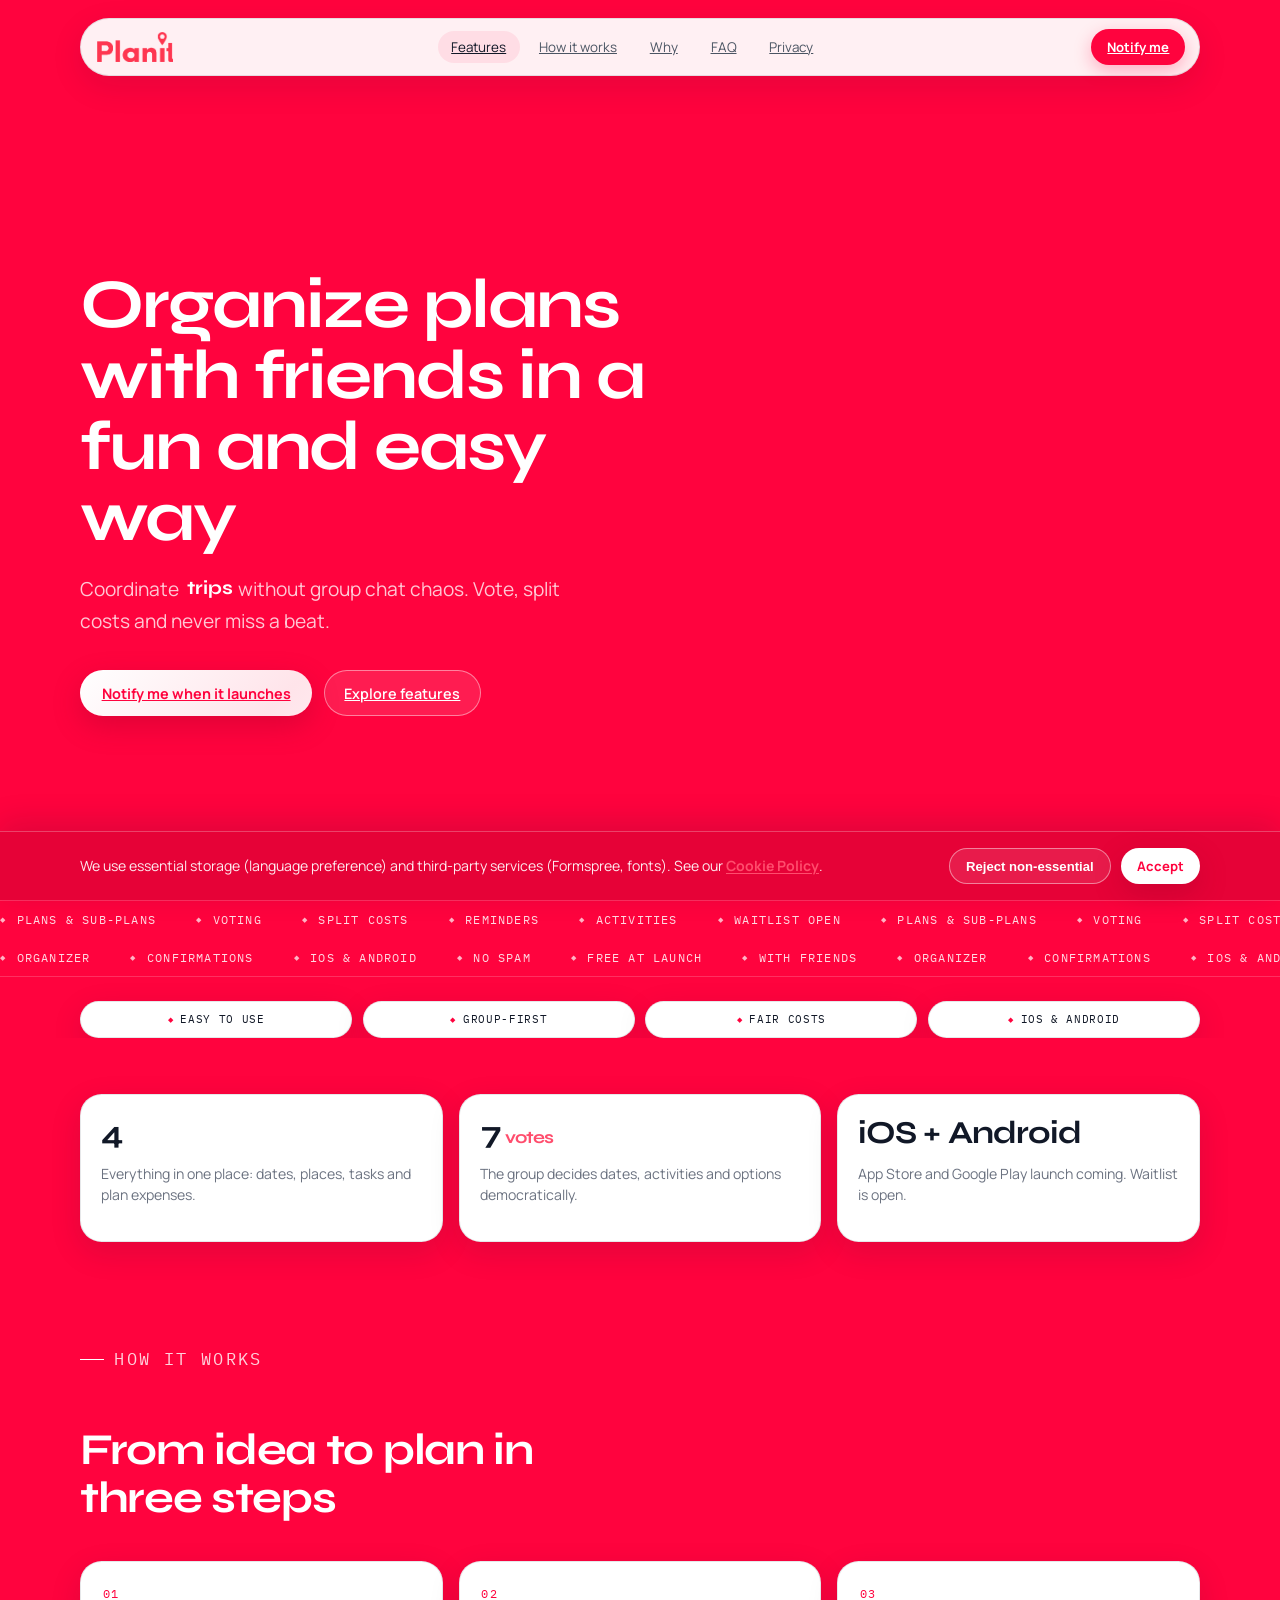
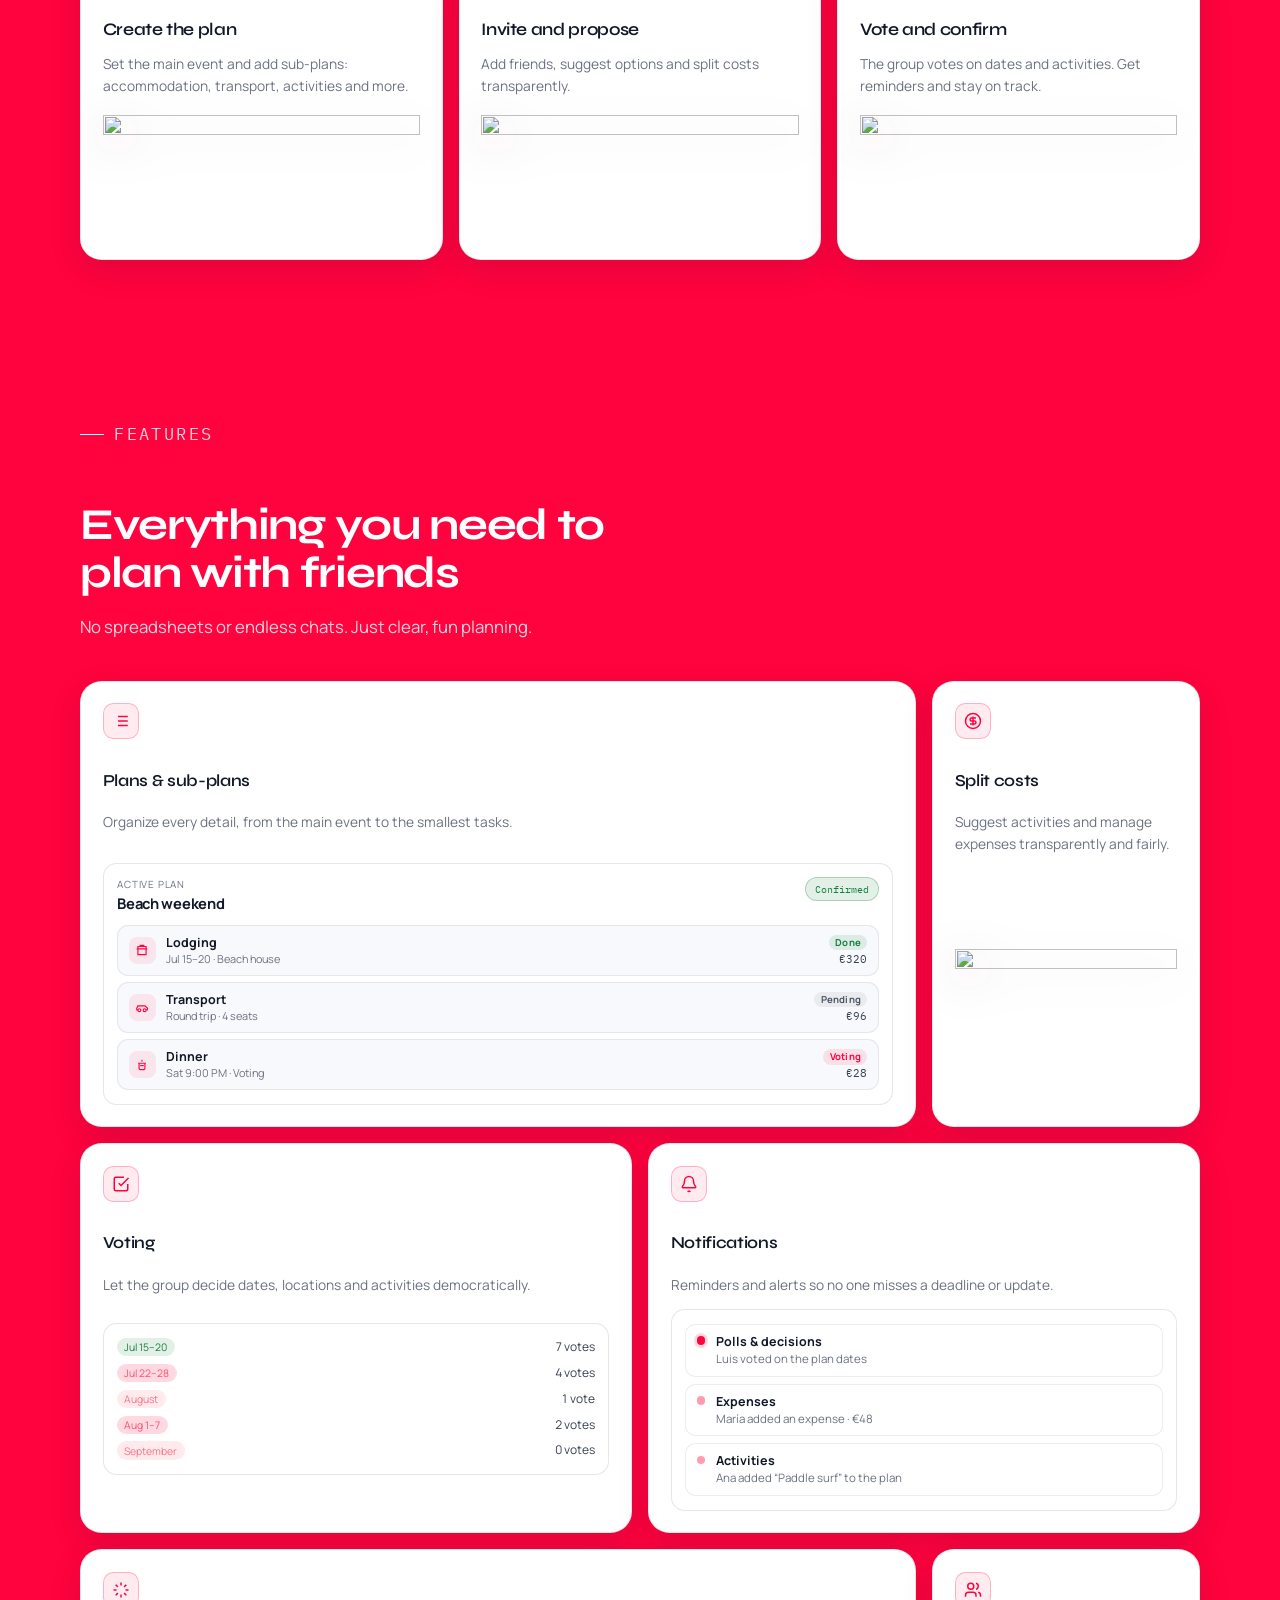
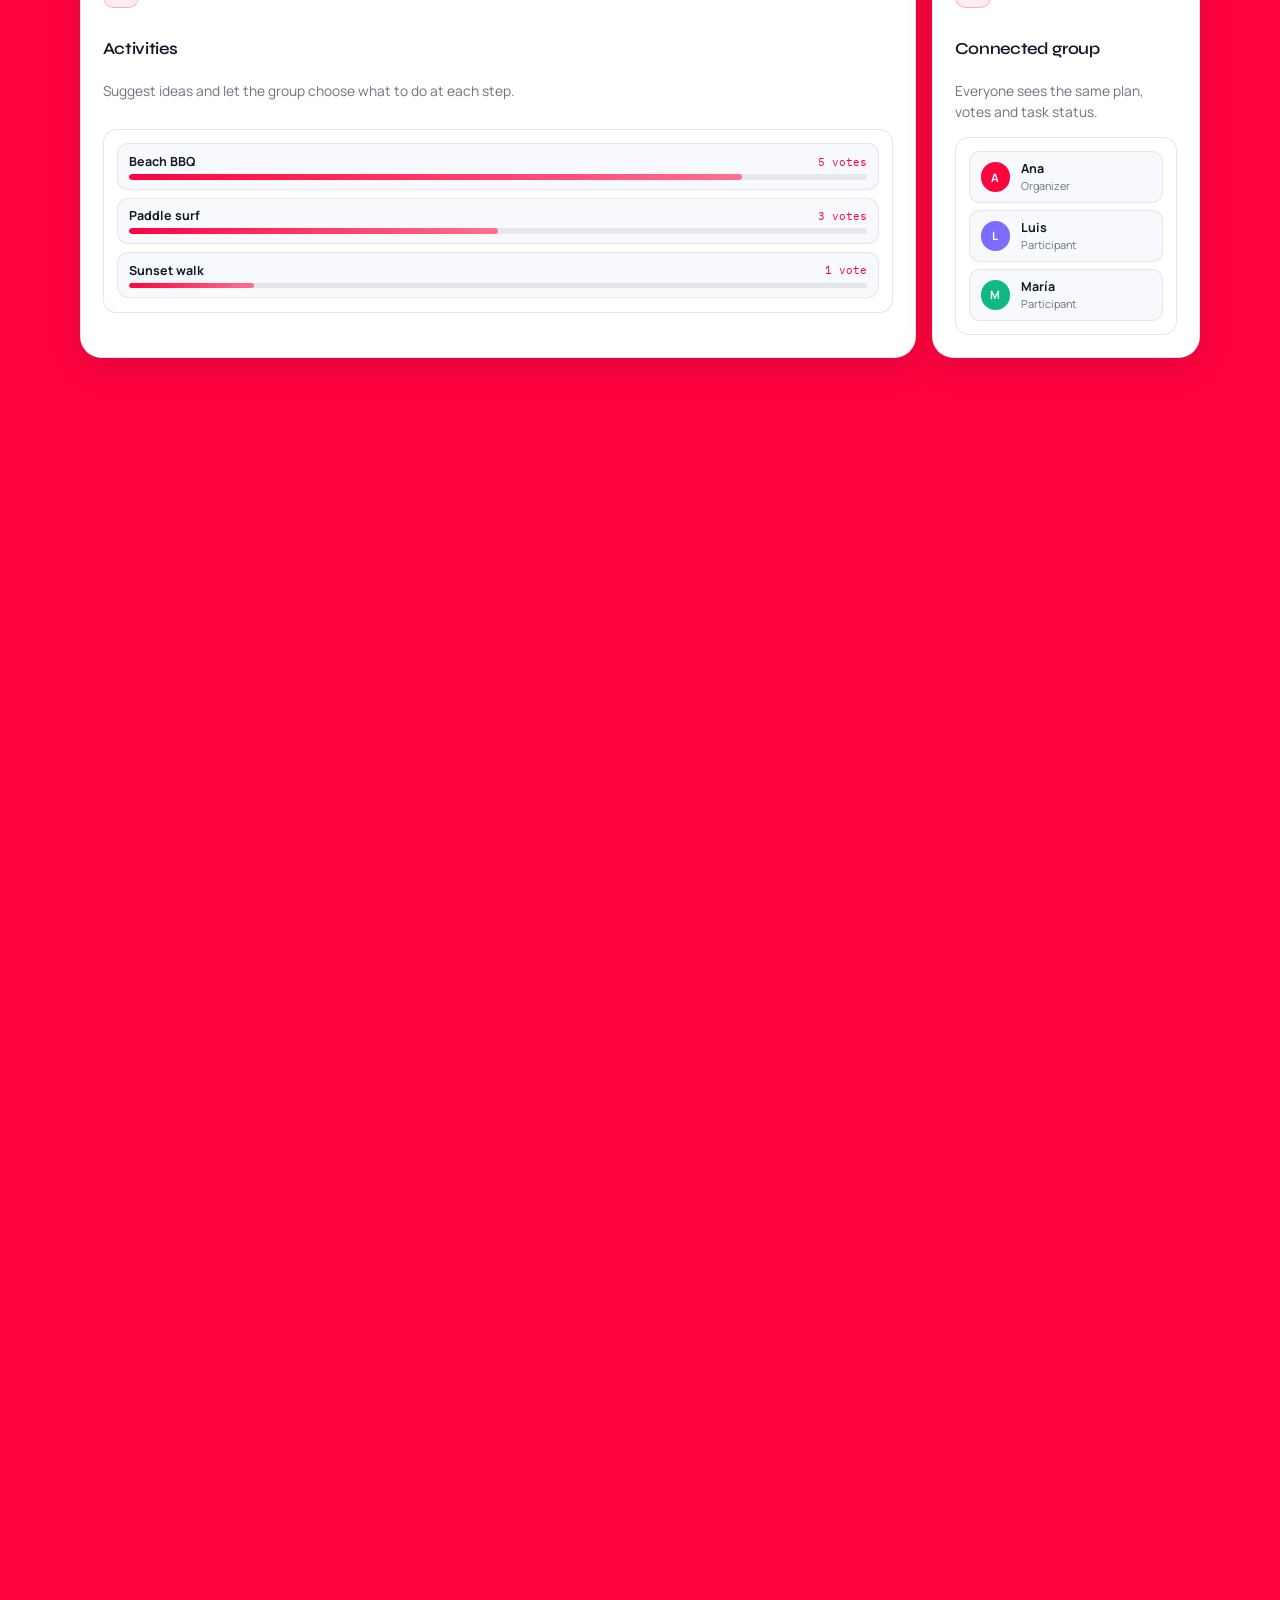
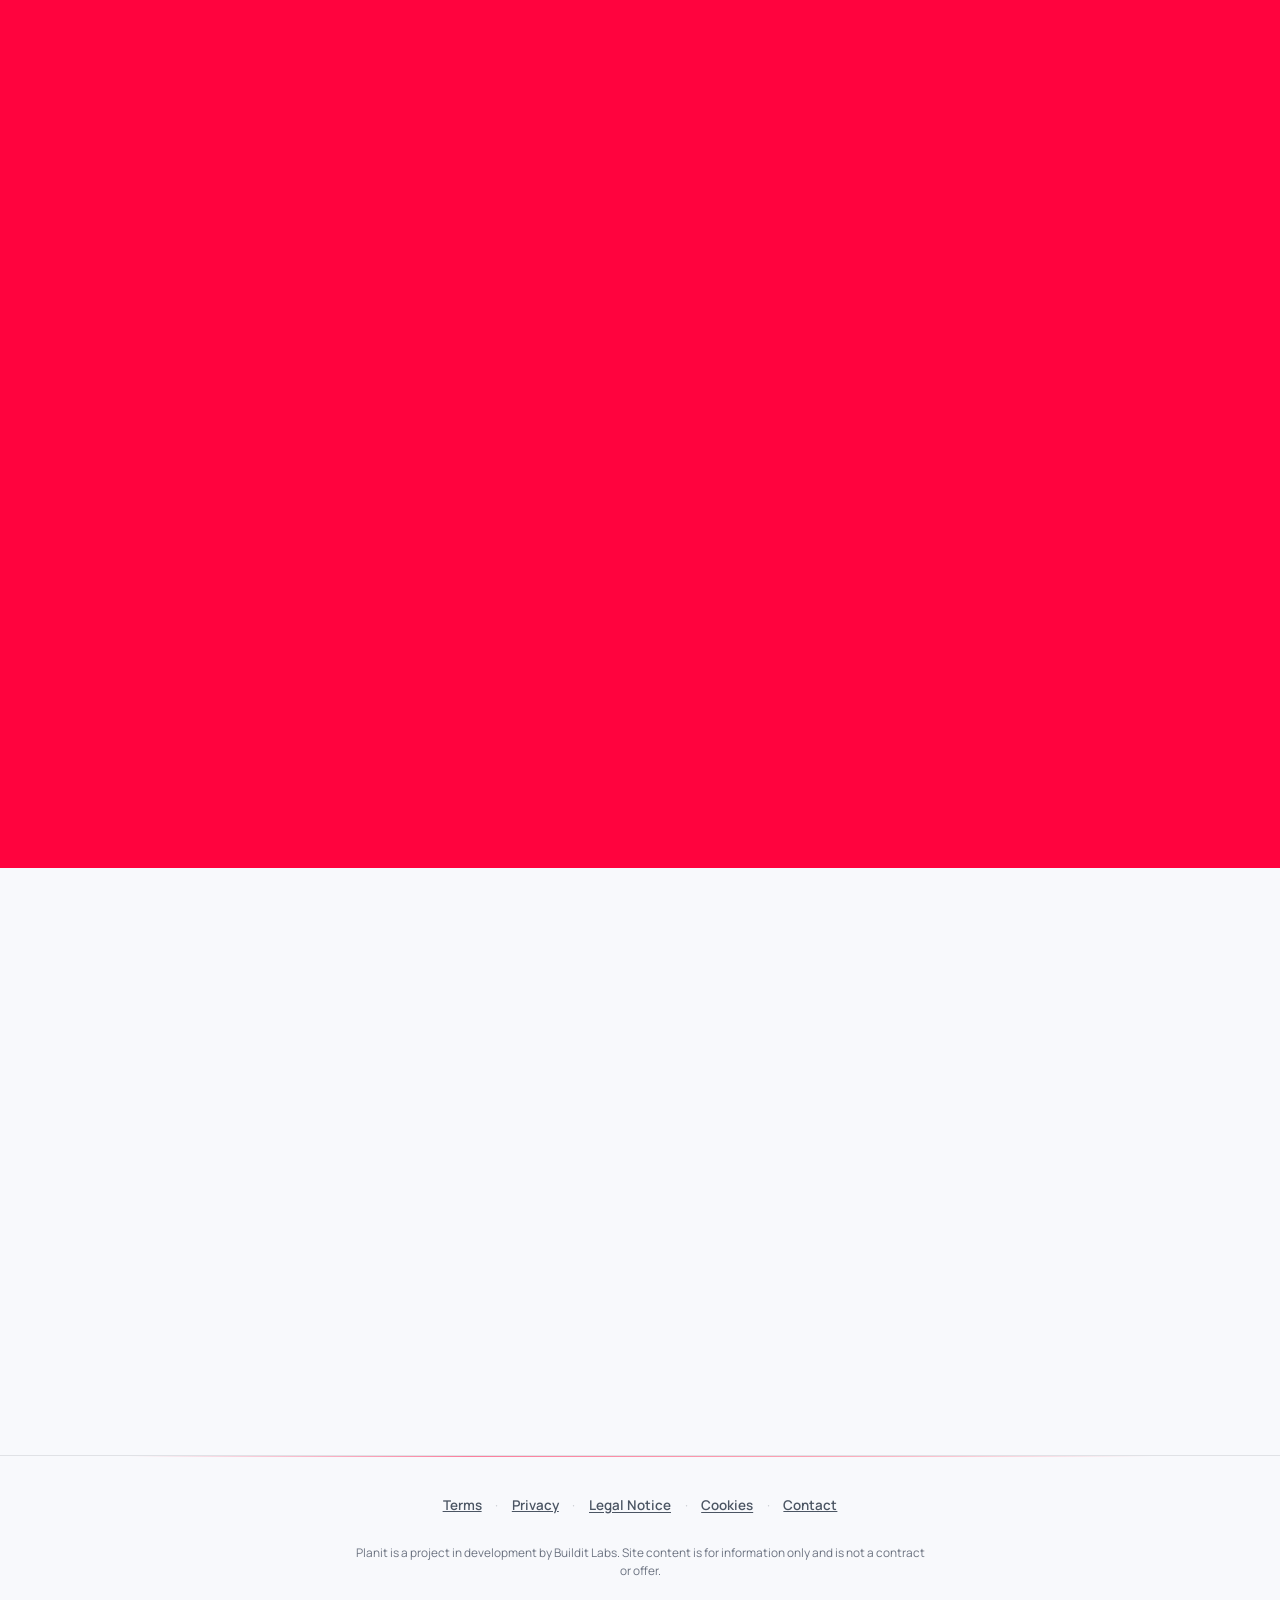
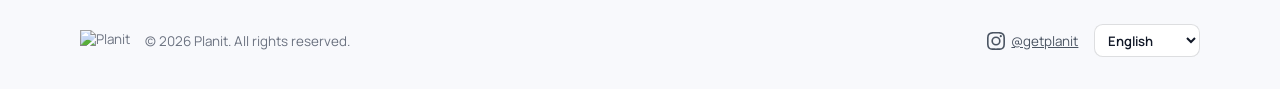
==== commit 0d6efeb3: "[RHA] Fix control plane" ====
--- a/index.html
+++ b/index.html
@@ -1,5 +1,5 @@
 <!DOCTYPE html>
-<html lang="es">
+<html lang="en">
 <head>
   <meta charset="UTF-8">
   <meta name="viewport" content="width=device-width, initial-scale=1.0">
@@ -13,8 +13,12 @@
   <link rel="canonical" href="https://www.getplanit.app/">
   <link rel="manifest" href="./manifest.json">
   <meta property="og:site_name" content="Planit">
-  <meta property="og:locale" content="es_ES">
-  <meta property="og:locale:alternate" content="en_US">
+  <meta property="og:locale" content="en_US">
+  <meta property="og:locale:alternate" content="es_ES">
+  <meta property="og:locale:alternate" content="fr_FR">
+  <meta property="og:locale:alternate" content="de_DE">
+  <meta property="og:locale:alternate" content="pt_PT">
+  <meta property="og:locale:alternate" content="it_IT">
   <meta property="og:title" content="Planit — Organiza planes con amigos">
   <meta property="og:description" content="Planit te ayuda a coordinar viajes, cenas y eventos con amigos. Vota, divide gastos y no te pierdas nada. App en desarrollo para iOS y Android.">
   <meta property="og:type" content="website">
@@ -51,7 +55,7 @@
   <link rel="preconnect" href="https://fonts.gstatic.com" crossorigin>
   <link rel="preload" as="style" href="https://fonts.googleapis.com/css2?family=IBM+Plex+Mono:wght@400&family=Manrope:wght@400;700&family=Syne:wght@700&display=optional" onload="this.onload=null;this.rel='stylesheet'">
   <noscript><link rel="stylesheet" href="https://fonts.googleapis.com/css2?family=IBM+Plex+Mono:wght@400&family=Manrope:wght@400;700&family=Syne:wght@700&display=optional"></noscript>
-  <link rel="stylesheet" href="./index.css?v=20260722flat">
+  <link rel="stylesheet" href="./index.css?v=20260722nomono">
   <script type="application/ld+json">
   {
     "@context": "https://schema.org",
@@ -667,7 +671,7 @@
             <input type="hidden" name="terms_version" value="2026-06">
             <input type="hidden" name="privacy_accepted" id="privacy-accepted-field" value="no">
             <input type="hidden" name="marketing_consent" id="marketing-consent-field" value="no">
-            <input type="hidden" name="consent_language" id="consent-language-field" value="es">
+            <input type="hidden" name="consent_language" id="consent-language-field" value="en">
 
             <div class="waitlist-row">
               <input type="email" name="email" id="waitlist-email" required placeholder="tu@email.com" autocomplete="email" class="waitlist-input" data-lang-placeholder="cta-placeholder">
@@ -719,9 +723,13 @@
           <svg width="18" height="18" viewBox="0 0 24 24" fill="currentColor" aria-hidden="true"><path d="M12 2.163c3.204 0 3.584.012 4.85.07 3.252.148 4.771 1.691 4.919 4.919.058 1.265.069 1.645.069 4.849 0 3.205-.012 3.584-.069 4.849-.149 3.225-1.664 4.771-4.919 4.919-1.266.058-1.644.07-4.85.07-3.204 0-3.584-.012-4.849-.07-3.26-.149-4.771-1.699-4.919-4.92-.058-1.265-.07-1.644-.07-4.849 0-3.204.013-3.583.07-4.849.149-3.227 1.664-4.771 4.919-4.919 1.266-.057 1.645-.069 4.849-.069zM12 0C8.741 0 8.333.014 7.053.072 2.695.272.273 2.69.073 7.052.014 8.333 0 8.741 0 12c0 3.259.014 3.668.072 4.948.2 4.358 2.618 6.78 6.98 6.98C8.333 23.986 8.741 24 12 24c3.259 0 3.668-.014 4.948-.072 4.354-.2 6.782-2.618 6.979-6.98.059-1.28.073-1.689.073-4.948 0-3.259-.014-3.667-.072-4.947-.196-4.354-2.617-6.78-6.979-6.98C15.668.014 15.259 0 12 0zm0 5.838a6.162 6.162 0 100 12.324 6.162 6.162 0 000-12.324zM12 16a4 4 0 110-8 4 4 0 010 8zm6.406-11.845a1.44 1.44 0 100 2.881 1.44 1.44 0 000-2.881z"/></svg>
           <span>@getplanit</span>
         </a>
-        <select id="language-switcher" class="lang-select" aria-label="Idioma">
+        <select id="language-switcher" class="lang-select" aria-label="Language">
+          <option value="en">English</option>
           <option value="es">Español</option>
-          <option value="en">English</option>
+          <option value="fr">Français</option>
+          <option value="de">Deutsch</option>
+          <option value="pt">Português</option>
+          <option value="it">Italiano</option>
         </select>
       </div>
     </div>
@@ -746,6 +754,6 @@
   </div>
 </div>
 
-<script src="./site.js?v=20260722al" defer></script>
+<script src="./site.js?v=20260722clip" defer></script>
 </body>
 </html>
--- a/index.css
+++ b/index.css
@@ -489,7 +489,7 @@
 .rotating-wrap {
   display: inline-block;
   position: relative;
-  top: -0.06em;
+  top: 0.12em;
   min-width: 0;
   height: 1.2em;
   line-height: 1.2em;
@@ -854,7 +854,6 @@
 .compare-wrap {
   position: relative;
   height: 420px;
-  height: min(420px, 72vw);
   border-radius: var(--radius-xl);
   overflow: hidden;
   border: 1px solid var(--border);
@@ -869,21 +868,22 @@
   position: absolute;
   top: 0;
   bottom: 0;
+  overflow: hidden;
   pointer-events: none;
 }
 
 .compare-excel {
   left: 0;
-  right: 0;
+  width: var(--compare-pct, 50%);
   background: #1a1a22;
   z-index: 1;
 }
 
 .compare-app {
+  left: var(--compare-pct, 50%);
+  right: 0;
+  width: auto;
   z-index: 2;
-  left: var(--compare-pct, 50%);
-  width: calc(100% - var(--compare-pct, 50%));
-  right: auto;
   background: linear-gradient(160deg, #12121a, #0a0a10);
   color: #faf4f5;
   --ink: #faf4f5;
@@ -954,6 +954,10 @@
 }
 
 .chat-mock {
+  box-sizing: border-box;
+  width: 100%;
+  max-width: 100%;
+  min-width: 0;
   height: 100%;
   padding: 1.25rem;
   display: flex;
@@ -961,6 +965,7 @@
   gap: 0.55rem;
   font-size: 0.76rem;
   line-height: 1.4;
+  overflow: hidden;
 }
 
 .chat-mock-header {
@@ -973,17 +978,19 @@
 }
 
 .chat-msg {
-  max-width: 88%;
+  max-width: min(88%, 100%);
+  box-sizing: border-box;
   padding: 0.55rem 0.7rem;
   border-radius: 0.75rem;
   background: rgba(255, 255, 255, 0.05);
   color: #c4c4cc;
   border: 1px solid rgba(255, 255, 255, 0.06);
+  overflow-wrap: anywhere;
 }
 
 .chat-msg--self {
   align-self: flex-start;
-  margin-right: 1.5rem;
+  margin-right: 0;
   background: rgba(255, 255, 255, 0.14);
   color: #fecdd3;
   border-color: rgba(255, 3, 62, 0.2);
@@ -1009,11 +1016,15 @@
 }
 
 .compare-app-ui {
+  box-sizing: border-box;
+  width: 100%;
+  max-width: 100%;
   height: 100%;
   padding: 1.75rem 1.5rem;
   display: flex;
   flex-direction: column;
   gap: 0.55rem;
+  min-width: 0;
   min-height: 0;
   overflow: hidden;
 }
@@ -1111,20 +1122,74 @@
 }
 
 @media (max-width: 560px) {
+  .compare-wrap {
+    height: min(540px, 82svh);
+  }
+
+  .compare-app-ui {
+    padding: 1rem 0.75rem 1.1rem;
+    gap: 0.35rem;
+  }
+
+  .compare-app-value {
+    font-size: 1.05rem;
+  }
+
+  .compare-app-label {
+    margin-top: 0.1rem;
+  }
+
+  .compare-vote-row {
+    grid-template-columns: 3.2rem minmax(0, 1fr) 1rem;
+    gap: 0.3rem;
+    font-size: 0.64rem;
+  }
+
+  .compare-app-scenarios {
+    gap: 0.3rem;
+  }
+
+  .compare-app-scenarios .tag {
+    font-size: 0.6rem;
+    padding: 0.25rem 0.45rem;
+  }
+
+  .chat-mock {
+    padding: 0.9rem 0.7rem;
+    gap: 0.35rem;
+    font-size: 0.7rem;
+  }
+
+  .chat-msg {
+    padding: 0.4rem 0.55rem;
+    max-width: 100%;
+  }
+
+  .compare-label {
+    top: 0.55rem;
+    font-size: 0.6rem;
+    padding: 0.25rem 0.5rem;
+  }
+
+  .compare-label--left { left: 0.55rem; }
+  .compare-label--right { right: 0.55rem; }
+
+  .compare-handle-knob {
+    width: 2.15rem;
+    height: 2.15rem;
+  }
+}
+
+/* Hide compare monkey on phones/tablets — it steals width and clips the vote UI */
+@media (max-width: 900px) {
   .compare-plan-mock {
-    grid-template-columns: 1fr auto;
-    gap: 0.55rem;
-    padding: 0.6rem 0.65rem;
+    grid-template-columns: minmax(0, 1fr);
+    gap: 0.45rem;
+    padding: 0.55rem 0.65rem;
   }
 
   .compare-plan-mono {
-    width: 72px;
-    height: 72px;
-  }
-
-  .compare-vote-row {
-    grid-template-columns: 3.6rem 1fr 1.2rem;
-    font-size: 0.68rem;
+    display: none !important;
   }
 }
 
@@ -3220,6 +3285,29 @@
   overflow: visible;
 }
 
+@media (max-width: 1023px) {
+  .hero {
+    align-items: flex-start;
+    padding: 6.25rem 1rem 2.5rem;
+    min-height: auto;
+  }
+
+  .hero-layout {
+    gap: 1.15rem;
+  }
+
+  .hero-mascot {
+    min-height: 0;
+    margin-top: -0.35rem;
+  }
+
+  .hero-mascot-img,
+  .hero-mascot-anim {
+    width: min(100%, 400px);
+    max-height: min(46vh, 400px);
+  }
+}
+
 .hero-mascot-glow {
   display: none;
 }
@@ -3238,6 +3326,13 @@
   object-fit: contain;
   object-position: center bottom;
   aspect-ratio: auto;
+  will-change: transform;
+  animation: mascot-float 3.6s ease-in-out infinite;
+}
+
+@keyframes mascot-float {
+  0%, 100% { transform: translate3d(0, 0, 0); }
+  50% { transform: translate3d(0, -12px, 0); }
 }
 
 .hero-mascot-img--static {
@@ -3251,7 +3346,19 @@
 
   .hero-mascot-img--static {
     display: block;
-  }
+    animation: none;
+  }
+
+  .hero-mascot-img,
+  .hero-mascot-anim {
+    animation: none;
+  }
+}
+
+.perf-lite .hero-mascot-img,
+.perf-lite .hero-mascot-anim {
+  animation: none;
+  will-change: auto;
 }
 
 .mono-illust {
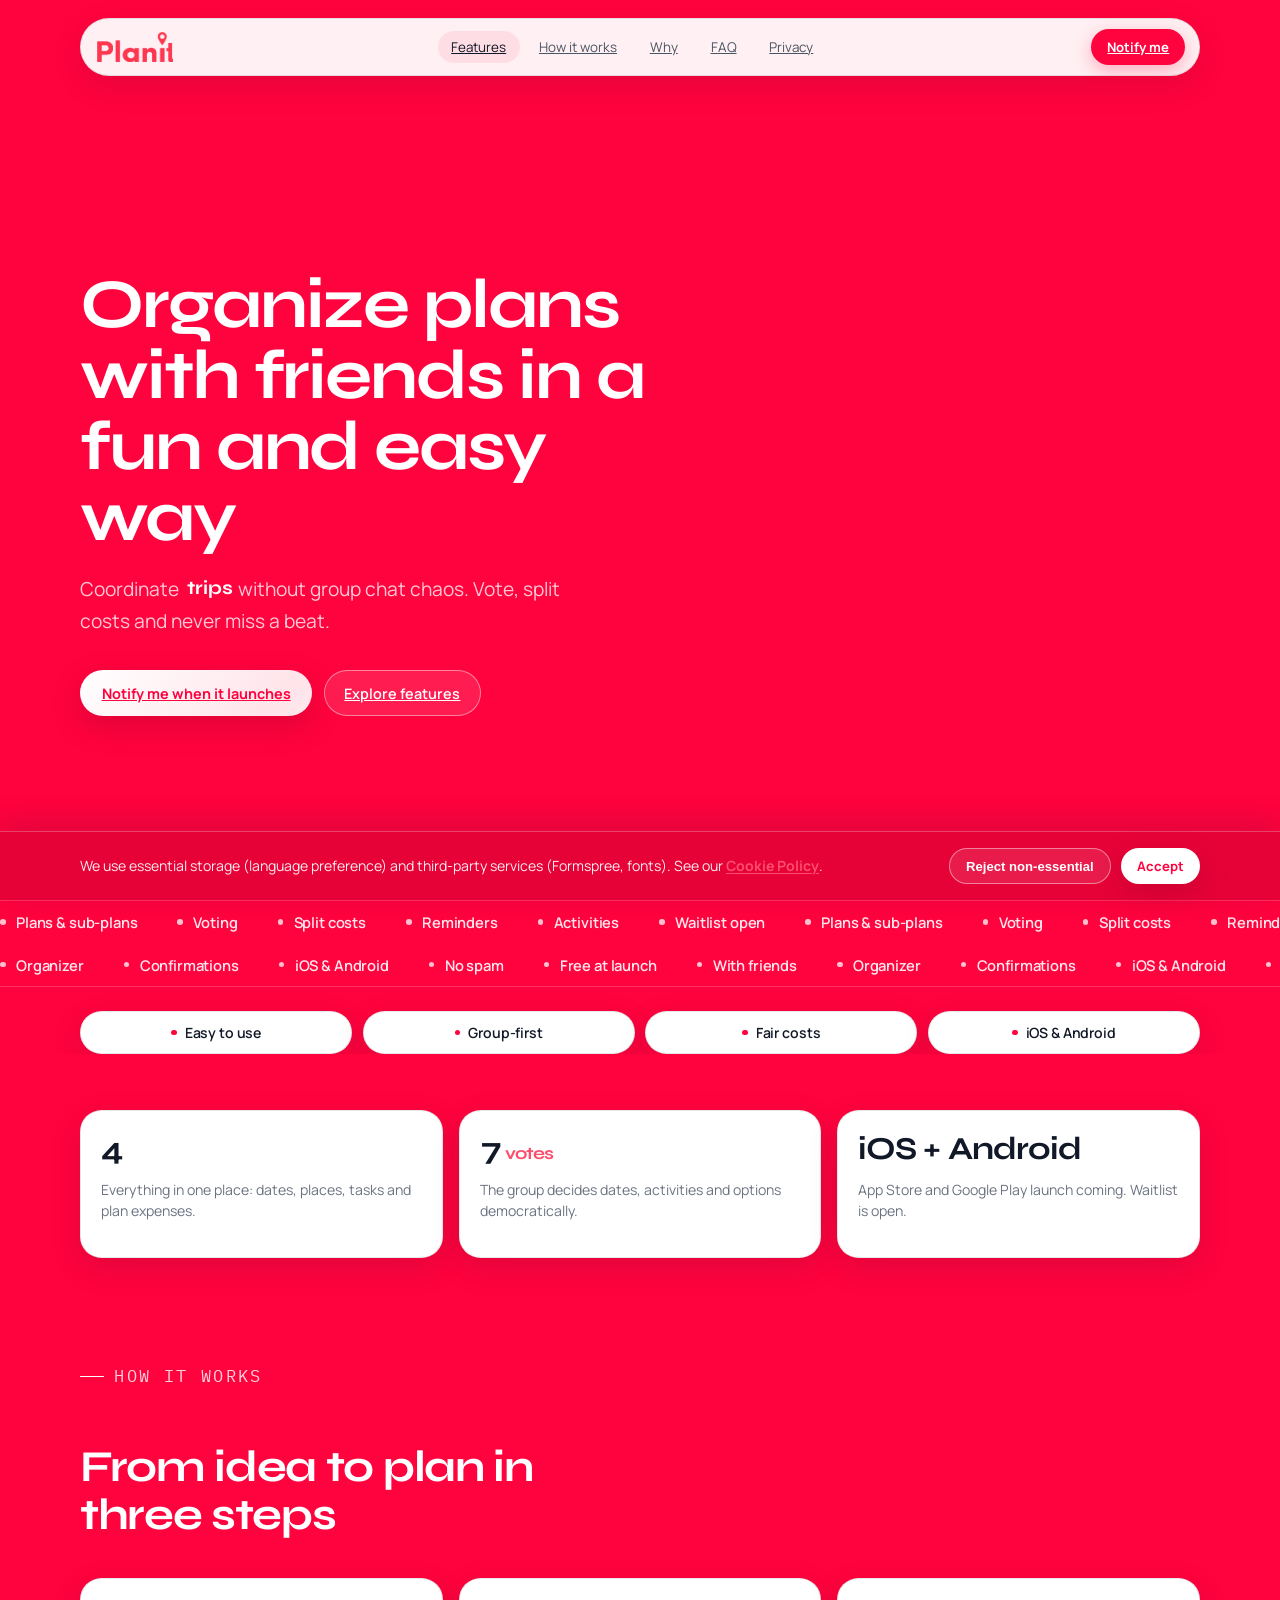
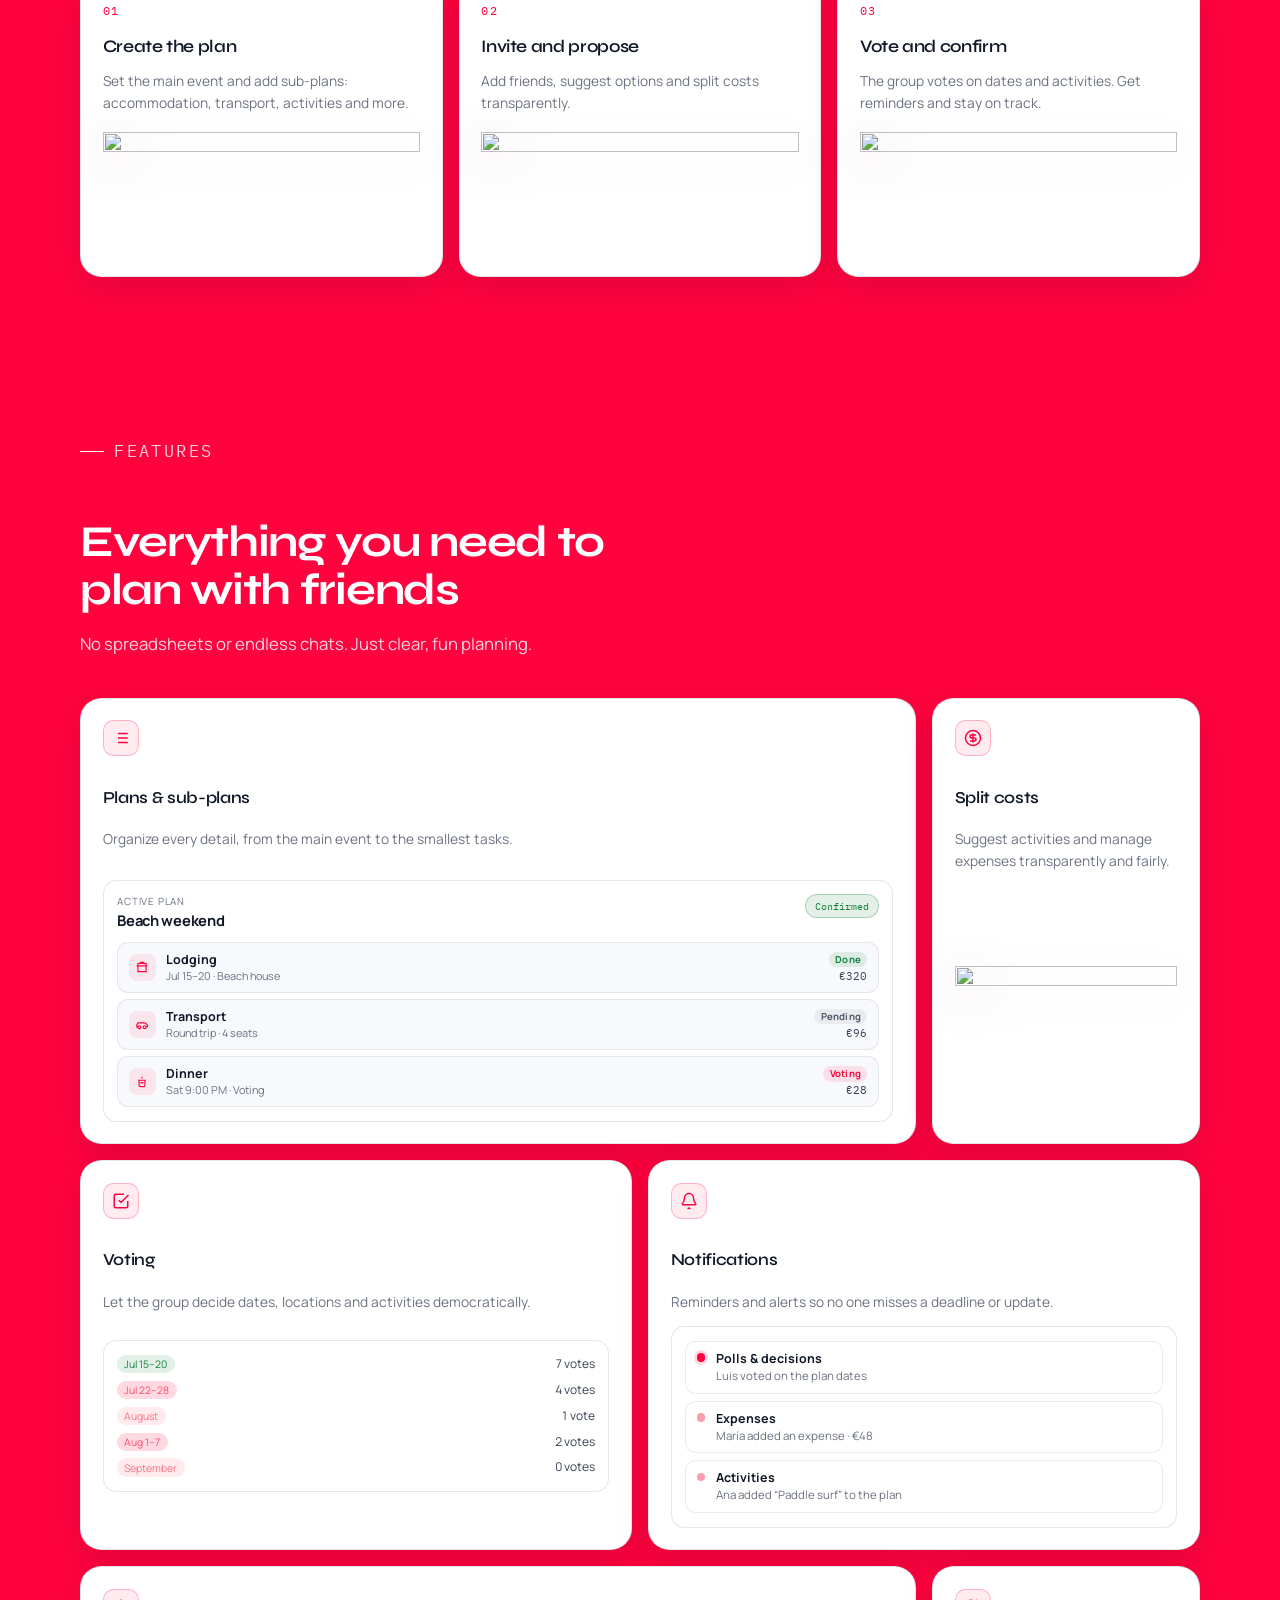
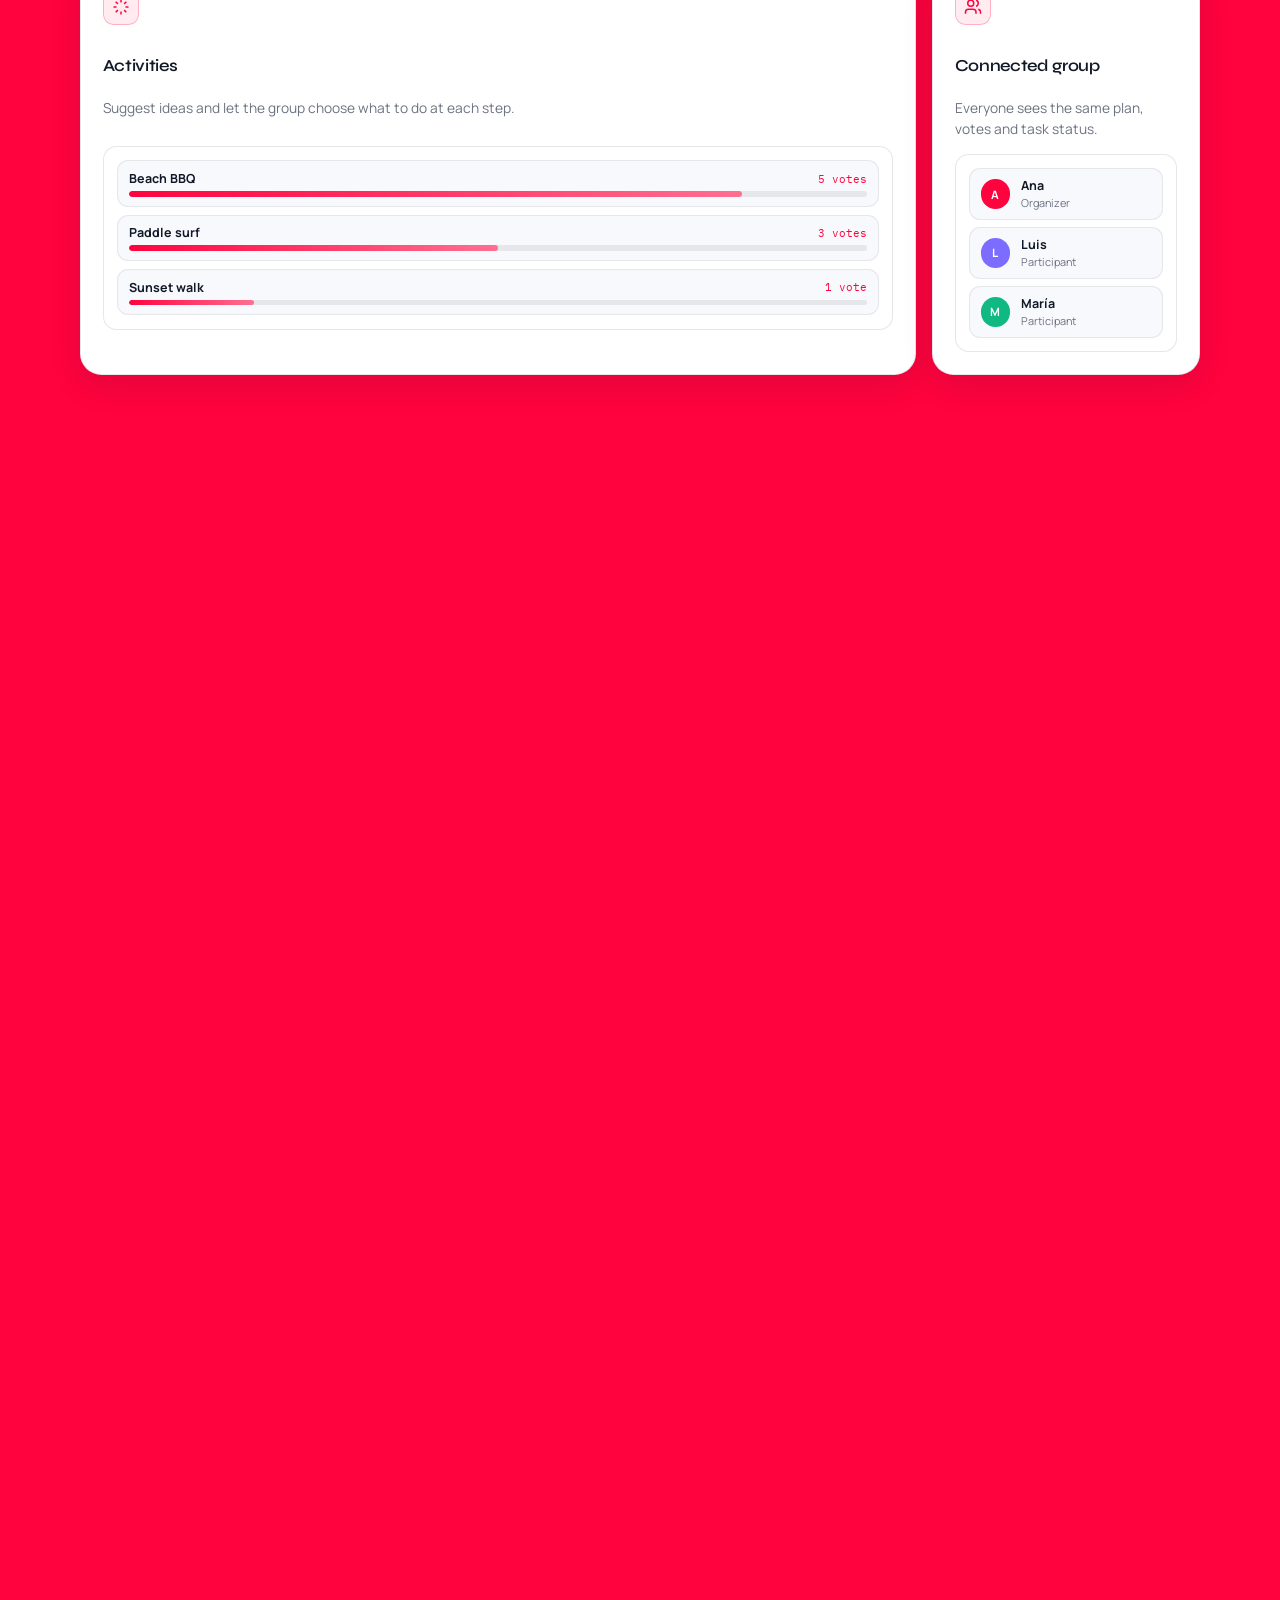
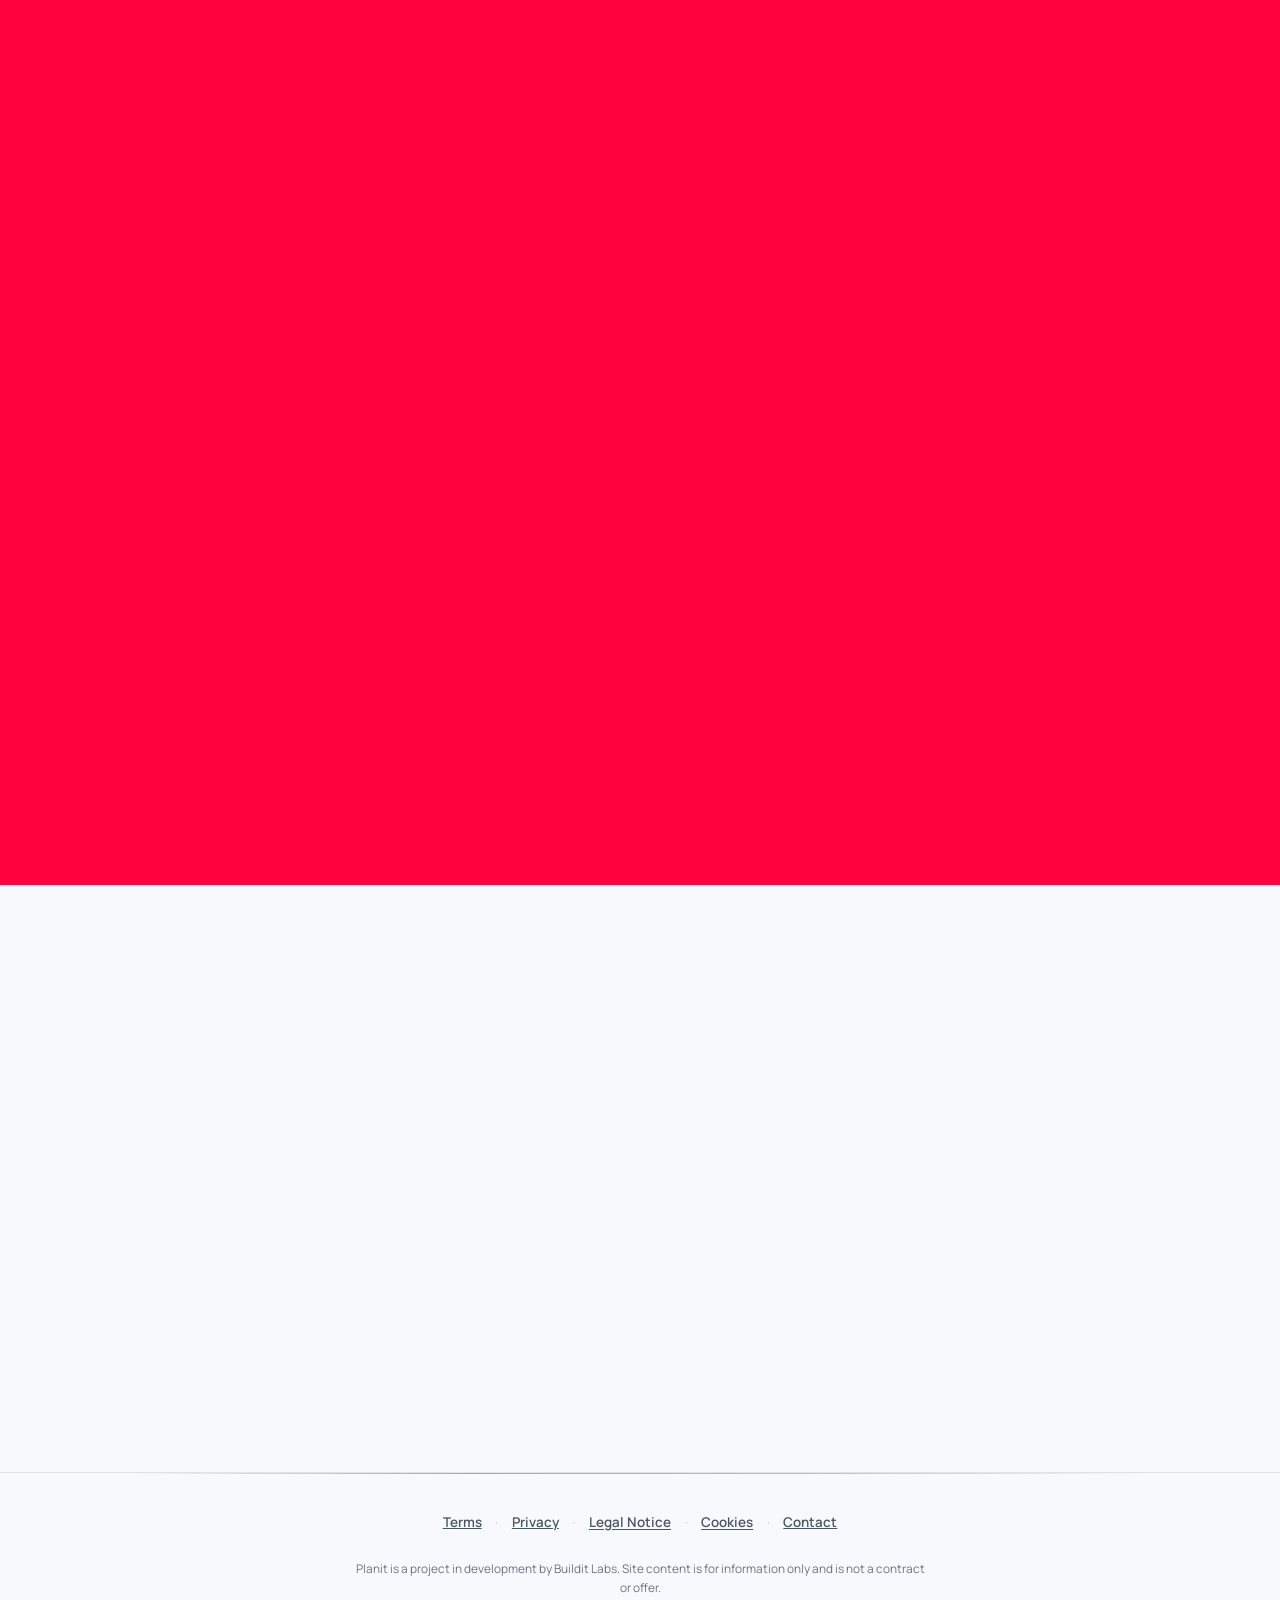
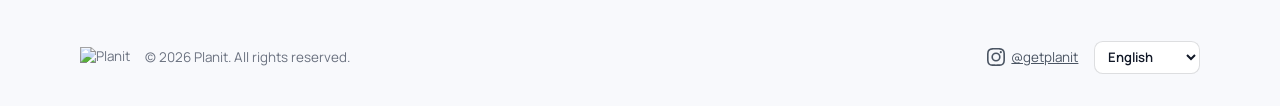
==== commit 6ef3f81e: "[RHA] Fix control plane and terms and conditions" ====
--- a/index.html
+++ b/index.html
@@ -55,7 +55,7 @@
   <link rel="preconnect" href="https://fonts.gstatic.com" crossorigin>
   <link rel="preload" as="style" href="https://fonts.googleapis.com/css2?family=IBM+Plex+Mono:wght@400&family=Manrope:wght@400;700&family=Syne:wght@700&display=optional" onload="this.onload=null;this.rel='stylesheet'">
   <noscript><link rel="stylesheet" href="https://fonts.googleapis.com/css2?family=IBM+Plex+Mono:wght@400&family=Manrope:wght@400;700&family=Syne:wght@700&display=optional"></noscript>
-  <link rel="stylesheet" href="./index.css?v=20260722nomono">
+  <link rel="stylesheet" href="./index.css?v=20260723fix">
   <script type="application/ld+json">
   {
     "@context": "https://schema.org",
@@ -277,10 +277,10 @@
 
   <section class="principles-section band-brand" aria-label="Principios">
     <div class="container principles-grid">
-      <div class="principle-pill reveal"><span class="principle-icon">◆</span><span data-lang="principle-1">Fácil de usar</span></div>
-      <div class="principle-pill reveal reveal-delay-1"><span class="principle-icon">◆</span><span data-lang="principle-2">Grupo al centro</span></div>
-      <div class="principle-pill reveal reveal-delay-2"><span class="principle-icon">◆</span><span data-lang="principle-3">Gastos justos</span></div>
-      <div class="principle-pill reveal reveal-delay-3"><span class="principle-icon">◆</span><span data-lang="principle-4">iOS y Android</span></div>
+      <div class="principle-pill reveal"><span class="principle-icon" aria-hidden="true"></span><span data-lang="principle-1">Fácil de usar</span></div>
+      <div class="principle-pill reveal reveal-delay-1"><span class="principle-icon" aria-hidden="true"></span><span data-lang="principle-2">Grupo al centro</span></div>
+      <div class="principle-pill reveal reveal-delay-2"><span class="principle-icon" aria-hidden="true"></span><span data-lang="principle-3">Gastos justos</span></div>
+      <div class="principle-pill reveal reveal-delay-3"><span class="principle-icon" aria-hidden="true"></span><span data-lang="principle-4">iOS y Android</span></div>
     </div>
   </section>
 
@@ -675,7 +675,7 @@
 
             <div class="waitlist-row">
               <input type="email" name="email" id="waitlist-email" required placeholder="tu@email.com" autocomplete="email" class="waitlist-input" data-lang-placeholder="cta-placeholder">
-              <button type="submit" class="btn-primary btn-shimmer" style="white-space:nowrap" data-lang="cta-button">Unirme</button>
+              <button type="submit" class="btn-primary btn-shimmer" style="white-space:nowrap" data-lang="cta-button">Avísame</button>
             </div>
 
             <div class="form-check">
@@ -754,6 +754,6 @@
   </div>
 </div>
 
-<script src="./site.js?v=20260722clip" defer></script>
+<script src="./site.js?v=20260723cta" defer></script>
 </body>
 </html>
--- a/index.css
+++ b/index.css
@@ -827,22 +827,29 @@
   display: flex;
   align-items: center;
   justify-content: center;
-  gap: 0.45rem;
-  padding: 0.65rem 0.85rem;
+  gap: 0.5rem;
+  padding: 0.7rem 1rem;
   border-radius: 999px;
   border: 1px solid var(--border);
   background: var(--surface);
   box-shadow: 0 2px 8px var(--shadow);
-  font-family: var(--font-mono);
-  font-size: 0.68rem;
-  letter-spacing: 0.06em;
-  text-transform: uppercase;
-  color: var(--muted);
+  font-family: var(--font-body);
+  font-size: 0.88rem;
+  font-weight: 600;
+  letter-spacing: -0.01em;
+  text-transform: none;
+  color: var(--ink-soft);
 }
 
 .principle-icon {
-  color: var(--accent);
-  font-size: 0.45rem;
+  display: inline-block;
+  width: 0.35rem;
+  height: 0.35rem;
+  border-radius: 50%;
+  background: var(--accent);
+  color: transparent;
+  font-size: 0;
+  flex-shrink: 0;
 }
 
 /* ── Compare (Aceternity-style) ── */
@@ -1122,61 +1129,120 @@
 }
 
 @media (max-width: 560px) {
+  .compare-section {
+    padding: 3rem 0.75rem;
+  }
+
   .compare-wrap {
-    height: min(540px, 82svh);
+    height: 360px;
+    border-radius: 1rem;
   }
 
   .compare-app-ui {
-    padding: 1rem 0.75rem 1.1rem;
-    gap: 0.35rem;
+    padding: 2rem 0.6rem 0.75rem;
+    gap: 0.28rem;
+  }
+
+  .compare-app-header {
+    font-size: 0.68rem;
+  }
+
+  .compare-app-header .ui-brand-logo--lg {
+    height: 0.95rem;
+    max-width: 4.2rem;
+  }
+
+  .compare-app-header .viz-pill {
+    padding: 0.14rem 0.4rem;
+    font-size: 0.56rem;
+  }
+
+  .compare-app-label {
+    margin-top: 0;
+    font-size: 0.56rem;
+    letter-spacing: 0.06em;
   }
 
   .compare-app-value {
-    font-size: 1.05rem;
-  }
-
-  .compare-app-label {
-    margin-top: 0.1rem;
+    font-size: 0.92rem;
+    letter-spacing: -0.02em;
+    line-height: 1.15;
+  }
+
+  .compare-plan-mock {
+    margin: 0.05rem 0;
+    padding: 0.45rem 0.5rem;
+    border-radius: 0.55rem;
+    gap: 0.3rem;
+  }
+
+  .compare-vote-list {
+    gap: 0.32rem;
   }
 
   .compare-vote-row {
-    grid-template-columns: 3.2rem minmax(0, 1fr) 1rem;
-    gap: 0.3rem;
-    font-size: 0.64rem;
+    grid-template-columns: 3rem minmax(0, 1fr) 0.95rem;
+    gap: 0.25rem;
+    font-size: 0.62rem;
+  }
+
+  .compare-vote-row strong {
+    font-size: 0.62rem;
+  }
+
+  .compare-vote-bar {
+    height: 0.32rem;
   }
 
   .compare-app-scenarios {
-    gap: 0.3rem;
+    gap: 0.25rem;
+    margin-top: 0.2rem;
   }
 
   .compare-app-scenarios .tag {
-    font-size: 0.6rem;
-    padding: 0.25rem 0.45rem;
+    font-size: 0.55rem;
+    padding: 0.2rem 0.4rem;
+    border-radius: 0.35rem;
+    letter-spacing: 0;
+  }
+
+  .compare-app-scenarios .tag:last-child {
+    display: none;
   }
 
   .chat-mock {
-    padding: 0.9rem 0.7rem;
-    gap: 0.35rem;
-    font-size: 0.7rem;
+    padding: 2rem 0.55rem 0.65rem;
+    gap: 0.28rem;
+    font-size: 0.66rem;
+    line-height: 1.35;
+  }
+
+  .chat-mock-header {
+    font-size: 0.55rem;
+    margin-bottom: 0.15rem;
+    letter-spacing: 0.04em;
   }
 
   .chat-msg {
-    padding: 0.4rem 0.55rem;
+    padding: 0.32rem 0.45rem;
+    border-radius: 0.45rem;
     max-width: 100%;
   }
 
-  .compare-label {
-    top: 0.55rem;
-    font-size: 0.6rem;
-    padding: 0.25rem 0.5rem;
-  }
-
-  .compare-label--left { left: 0.55rem; }
-  .compare-label--right { right: 0.55rem; }
+  .chat-msg--other:nth-of-type(4),
+  .chat-msg--lost,
+  .chat-msg--warn {
+    display: none;
+  }
 
   .compare-handle-knob {
-    width: 2.15rem;
-    height: 2.15rem;
+    width: 1.85rem;
+    height: 1.85rem;
+  }
+
+  .compare-handle-knob svg {
+    width: 12px;
+    height: 12px;
   }
 }
 
@@ -1184,12 +1250,35 @@
 @media (max-width: 900px) {
   .compare-plan-mock {
     grid-template-columns: minmax(0, 1fr);
-    gap: 0.45rem;
-    padding: 0.55rem 0.65rem;
   }
 
   .compare-plan-mono {
     display: none !important;
+  }
+}
+
+@media (min-width: 561px) and (max-width: 900px) {
+  .compare-wrap {
+    height: 380px;
+  }
+
+  .compare-app-ui {
+    padding: 1rem 0.85rem;
+    gap: 0.35rem;
+  }
+
+  .compare-app-value {
+    font-size: 1.05rem;
+  }
+
+  .chat-mock {
+    padding: 0.9rem 0.75rem;
+    gap: 0.35rem;
+    font-size: 0.68rem;
+  }
+
+  .compare-plan-mock {
+    padding: 0.55rem 0.65rem;
   }
 }
 
@@ -1292,23 +1381,45 @@
 
 .compare-label {
   position: absolute;
-  bottom: 1rem;
+  top: 0.85rem;
+  bottom: auto;
+  left: auto;
+  right: auto;
+  height: auto;
+  width: auto;
+  max-height: none;
   z-index: 3;
   pointer-events: none;
   padding: 0.3rem 0.65rem;
   border-radius: 999px;
   border: 1px solid rgba(255, 255, 255, 0.35);
   background: rgba(17, 24, 39, 0.75);
-  font-family: var(--font-mono);
-  font-size: 0.65rem;
-  letter-spacing: 0.08em;
-  text-transform: uppercase;
+  font-family: var(--font-body);
+  font-size: 0.68rem;
+  font-weight: 600;
+  letter-spacing: 0.02em;
+  text-transform: none;
   color: #ffffff;
   box-shadow: 0 4px 12px var(--shadow);
-}
-
-.compare-label--left { left: 1rem; }
-.compare-label--right { right: 1rem; }
+  white-space: nowrap;
+  line-height: 1.2;
+}
+
+.compare-label--left { left: 0.85rem; }
+.compare-label--right { right: 0.85rem; }
+
+@media (max-width: 560px) {
+  .compare-label {
+    top: 0.5rem;
+    bottom: auto !important;
+    height: auto !important;
+    font-size: 0.6rem;
+    padding: 0.2rem 0.45rem;
+  }
+
+  .compare-label--left { left: 0.5rem; }
+  .compare-label--right { right: 0.5rem; }
+}
 
 /* ── FAQ ── */
 
@@ -1413,18 +1524,22 @@
   display: inline-flex;
   align-items: center;
   gap: 0.65rem;
-  font-family: var(--font-mono);
-  font-size: 0.75rem;
-  letter-spacing: 0.1em;
-  text-transform: uppercase;
+  font-family: var(--font-body);
+  font-size: 0.92rem;
+  font-weight: 600;
+  letter-spacing: -0.01em;
+  text-transform: none;
   color: var(--muted);
   white-space: nowrap;
 }
 
 .marquee-item::before {
-  content: '◆';
-  font-size: 0.45rem;
-  color: var(--accent);
+  content: '';
+  width: 0.35rem;
+  height: 0.35rem;
+  border-radius: 50%;
+  background: var(--accent);
+  flex-shrink: 0;
 }
 
 /* ── Stats ── */
@@ -2863,7 +2978,7 @@
   max-height: 90vh;
   padding: 1.5rem;
   border-radius: var(--radius-xl);
-  border: 1px solid rgba(17, 24, 39, 0.08);
+  border: 1px solid rgba(17, 24, 39, 0.1);
   background: #ffffff;
   color: #111827;
   box-shadow: 0 24px 64px rgba(0, 0, 0, 0.35);
@@ -2874,7 +2989,7 @@
 }
 
 #modal-content {
-  color: #4b5563;
+  color: #374151;
 }
 
 #modal-content strong {
@@ -2894,12 +3009,12 @@
   background: none;
   font-size: 1.5rem;
   line-height: 1;
-  color: var(--muted);
+  color: #6b7280;
   cursor: pointer;
 }
 
 #modal-close:hover {
-  color: var(--ink);
+  color: #111827;
 }
 
 #cookie-banner {
@@ -3065,7 +3180,7 @@
 }
 
 .legal-header .legal-back {
-  color: rgba(255, 255, 255, 0.85);
+  color: rgba(255, 255, 255, 0.9);
 }
 
 .legal-header .legal-back:hover {
@@ -3083,21 +3198,25 @@
 .legal-back {
   font-size: 0.84rem;
   font-weight: 600;
-  color: var(--muted);
+  color: rgba(255, 255, 255, 0.9);
   transition: color 0.2s;
 }
 
 .legal-back:hover {
-  color: var(--ink);
+  color: #ffffff;
 }
 
 .legal-page {
   padding: 2.5rem 1rem 3rem;
+  background: #ffffff;
+  color: #111827;
+  min-height: 70vh;
 }
 
 .legal-wrap {
   max-width: 42rem;
   margin-inline: auto;
+  color: #111827;
 }
 
 .legal-wrap h1 {
@@ -3106,6 +3225,7 @@
   font-weight: 700;
   letter-spacing: -0.03em;
   margin-bottom: 0.5rem;
+  color: #111827;
 }
 
 .legal-wrap h2 {
@@ -3114,14 +3234,18 @@
   font-weight: 600;
   margin-top: 2rem;
   margin-bottom: 0.65rem;
-  color: var(--accent-soft);
+  color: #ff033e;
 }
 
 .legal-wrap p,
 .legal-wrap li {
-  color: var(--muted);
+  color: #374151;
   font-size: 0.92rem;
   line-height: 1.65;
+}
+
+.legal-wrap strong {
+  color: #111827;
 }
 
 .legal-wrap ul {
@@ -3130,37 +3254,62 @@
 }
 
 .legal-wrap a {
-  color: var(--accent-soft);
+  color: #ff033e;
+  text-decoration: underline;
+  text-underline-offset: 2px;
 }
 
 .legal-wrap a:hover {
-  color: var(--ink);
+  color: #e50338;
 }
 
 .legal-meta {
   font-size: 0.82rem;
-  color: var(--muted);
+  color: #6b7280;
   margin-bottom: 1.5rem;
 }
 
 .legal-callout {
   padding: 1rem 1.1rem;
   border-radius: var(--radius-lg);
-  border: 1px solid rgba(180, 83, 9, 0.25);
-  background: rgba(180, 83, 9, 0.08);
+  border: 1px solid rgba(180, 83, 9, 0.28);
+  background: #fff7ed;
   margin: 1.5rem 0;
 }
 
 .legal-callout p {
   margin: 0;
-  color: #92400e;
+  color: #9a3412;
   font-size: 0.9rem;
+}
+
+.legal-callout strong {
+  color: #7c2d12;
 }
 
 .legal-footnote {
   margin-top: 3rem;
   font-size: 0.82rem;
-  color: var(--muted);
+  color: #6b7280;
+}
+
+/* Legal pages: keep footer readable on white */
+body:has(.legal-page) {
+  background: #ffffff;
+  color: #111827;
+}
+
+body:has(.legal-page) .site-footer {
+  background: #111827;
+  color: rgba(255, 255, 255, 0.85);
+}
+
+body:has(.legal-page) .site-footer a {
+  color: rgba(255, 255, 255, 0.85);
+}
+
+body:has(.legal-page) .site-footer a:hover {
+  color: #ffffff;
 }
 
 /* Below-fold sections: skip layout/paint until near viewport */
@@ -3434,12 +3583,18 @@
 }
 
 .legal-callout {
-  border-color: rgba(180, 83, 9, 0.25) !important;
-  background: rgba(180, 83, 9, 0.08) !important;
+  border-color: rgba(180, 83, 9, 0.28) !important;
+  background: #fff7ed !important;
 }
 
 .legal-callout p {
-  color: #92400e !important;
+  color: #9a3412 !important;
+}
+
+@media (hover: none), (pointer: coarse) {
+  .legal-header {
+    background: #ff033e !important;
+  }
 }
 
 .footer-brand img {
@@ -3454,8 +3609,7 @@
 
 @media (hover: none), (pointer: coarse) {
   .header-shell,
-  .mobile-nav,
-  .legal-header {
+  .mobile-nav {
     background: rgba(255, 255, 255, 0.18) !important;
   }
 
@@ -3711,11 +3865,11 @@
 }
 
 .band-brand .marquee-item {
-  color: rgba(255, 255, 255, 0.85);
+  color: rgba(255, 255, 255, 0.9);
 }
 
 .band-brand .marquee-item::before {
-  color: rgba(255, 255, 255, 0.7);
+  background: rgba(255, 255, 255, 0.75);
 }
 
 .band-soft.marquee-section {
@@ -3723,11 +3877,11 @@
 }
 
 .band-soft .marquee-item {
-  color: #6b7280;
+  color: #374151;
 }
 
 .band-soft .marquee-item::before {
-  color: #ff033e;
+  background: #ff033e;
 }
 
 .band-soft .section-heading h2,
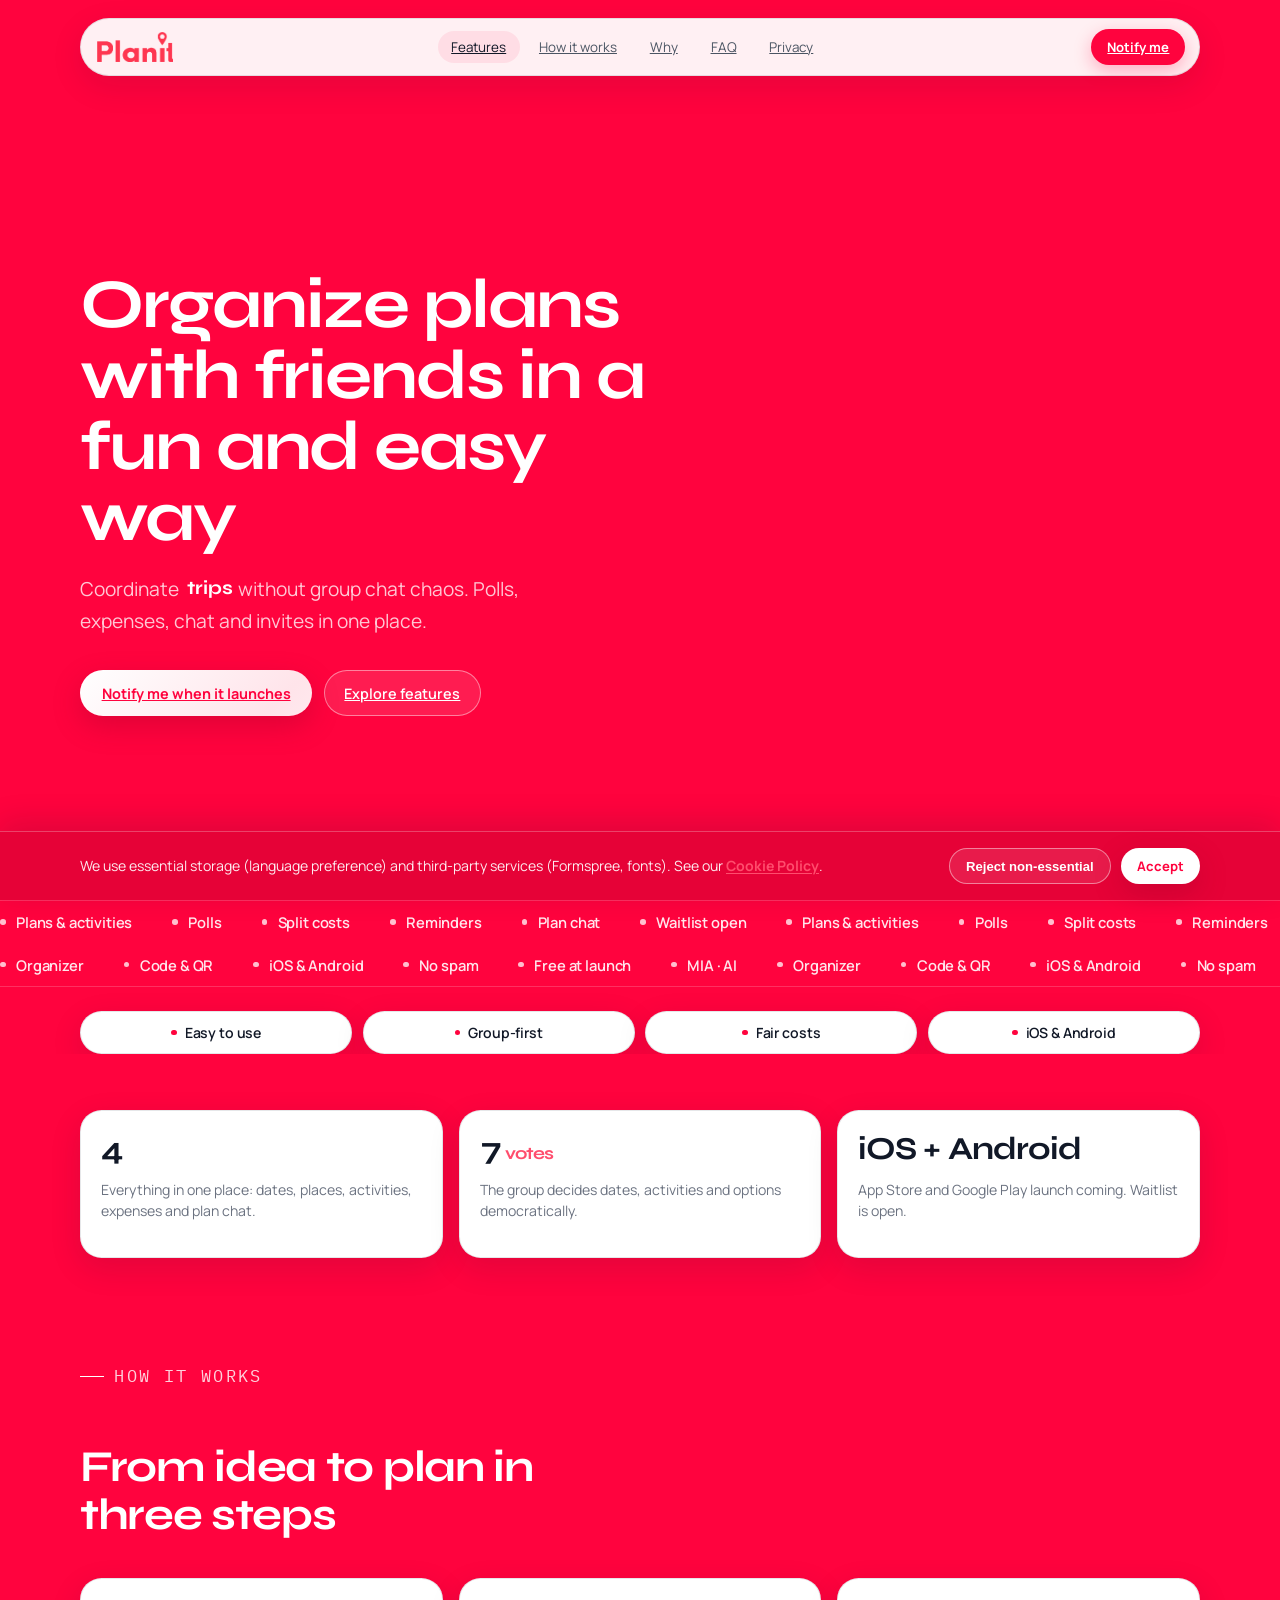
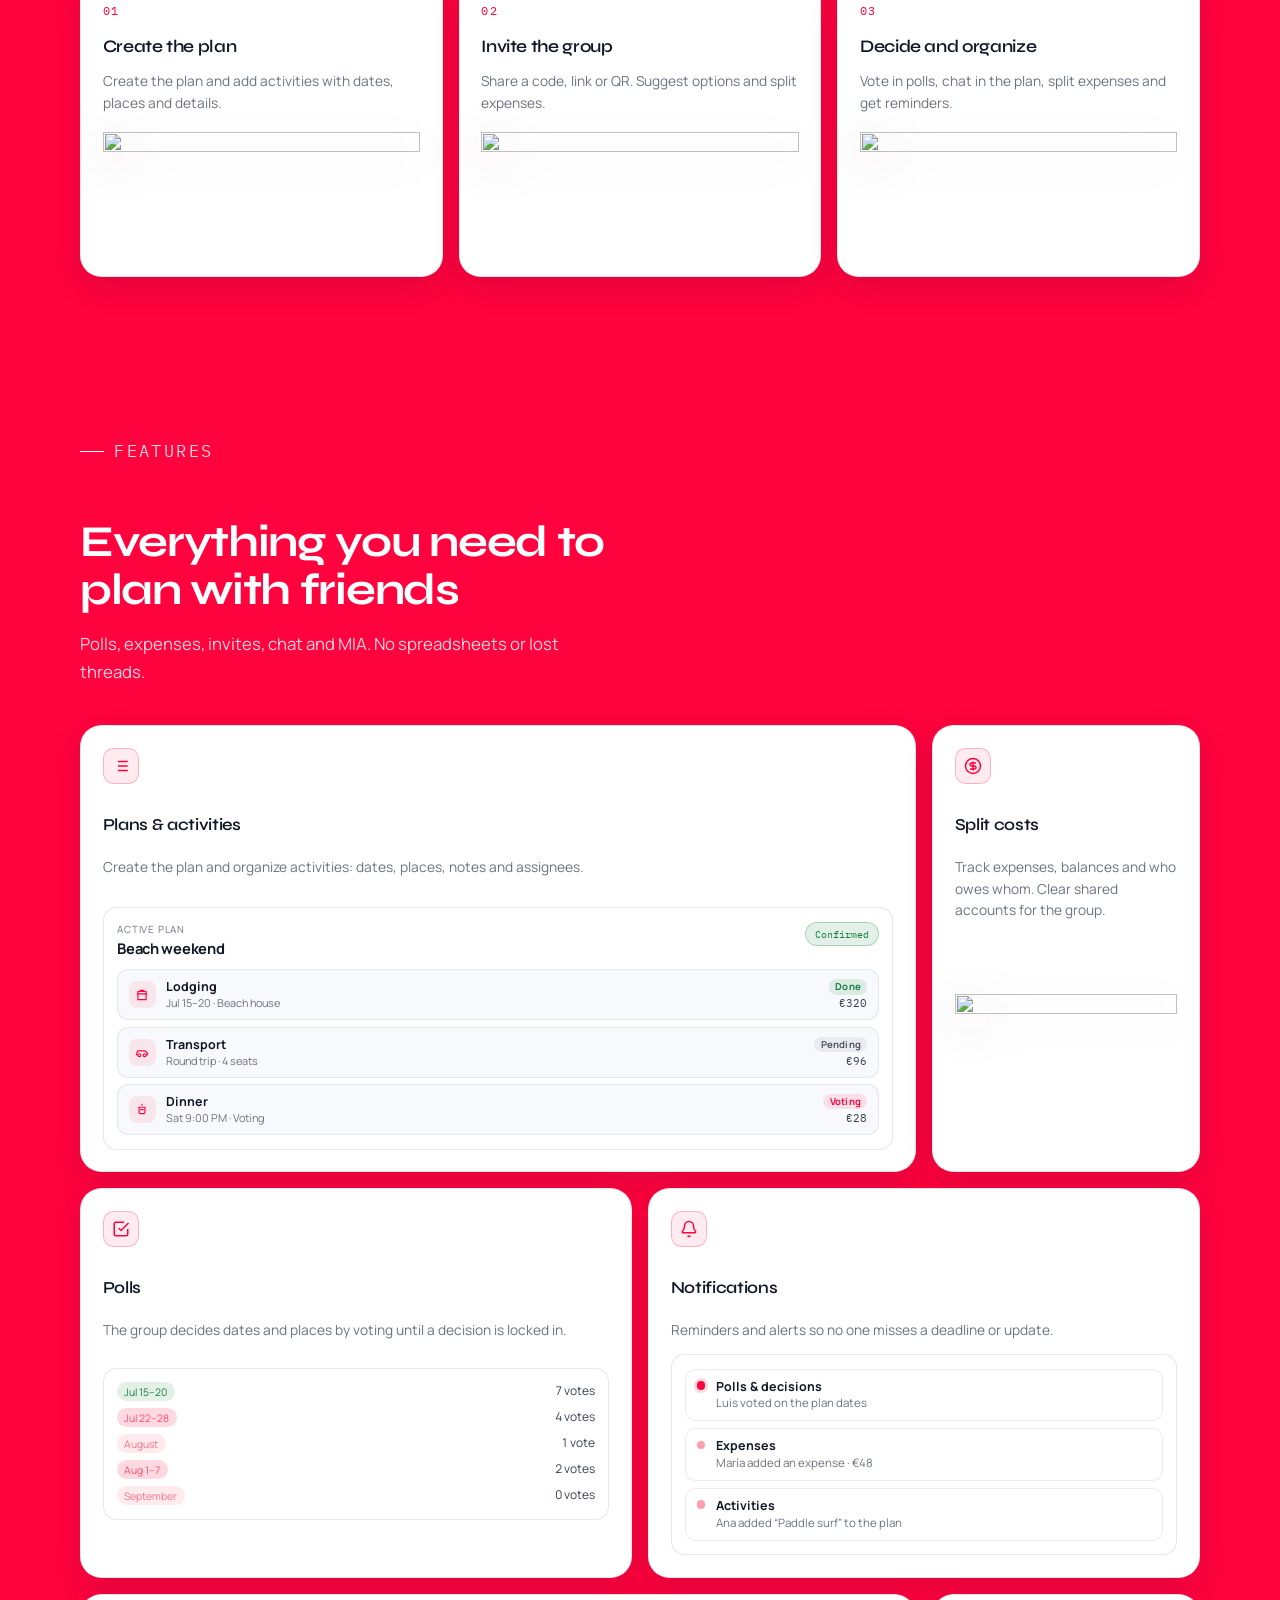
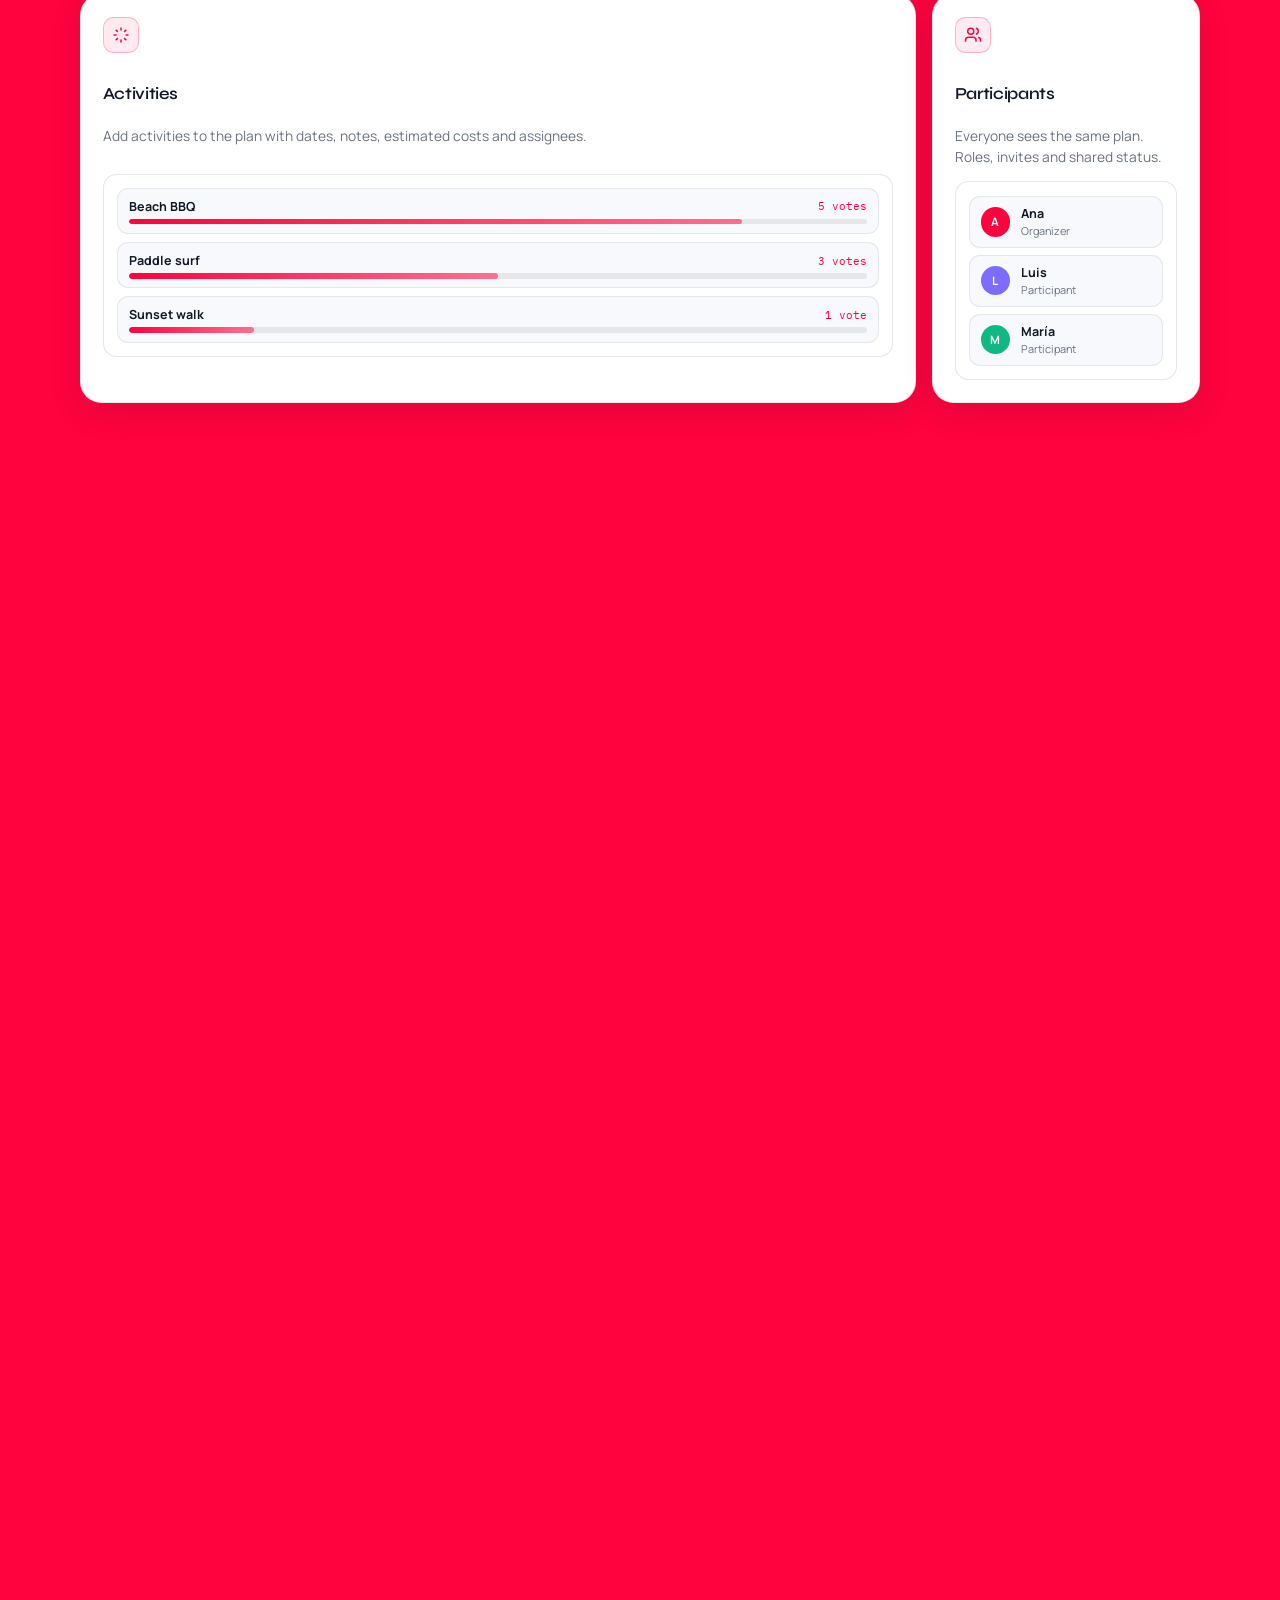
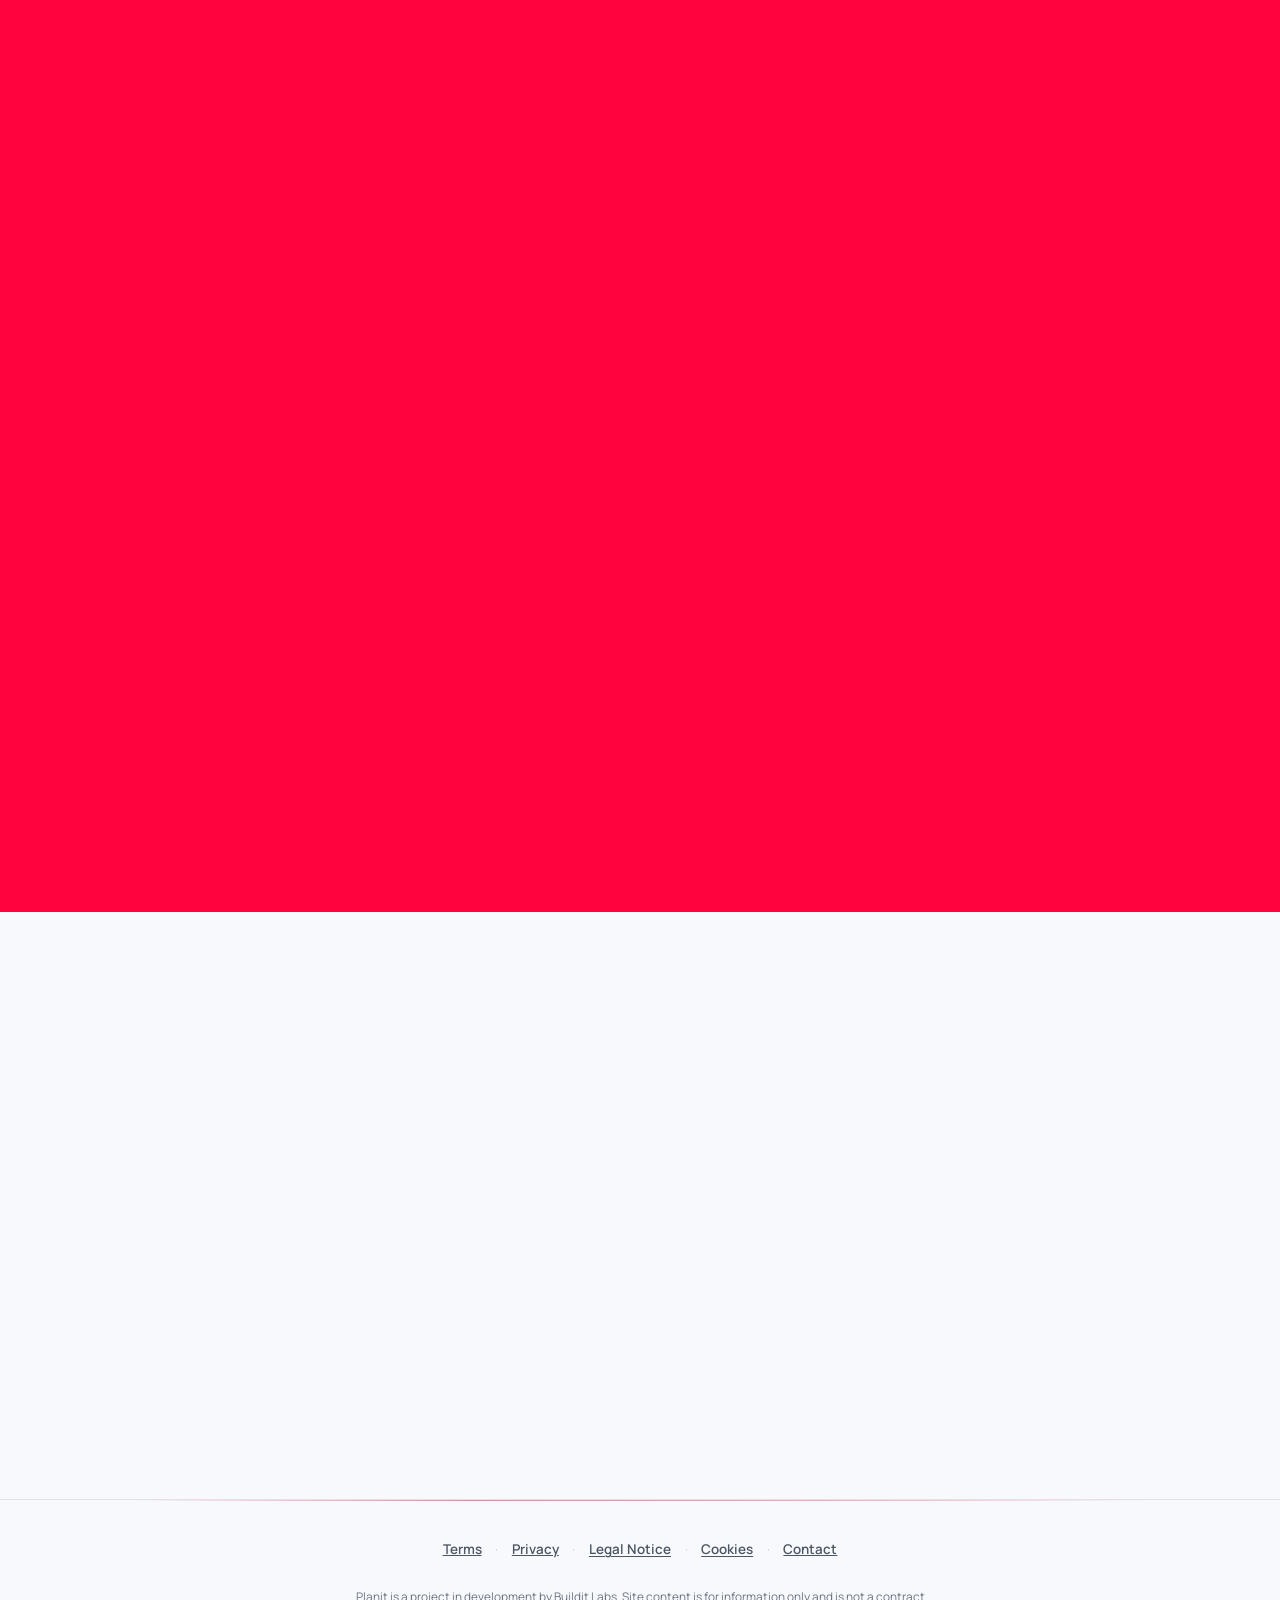
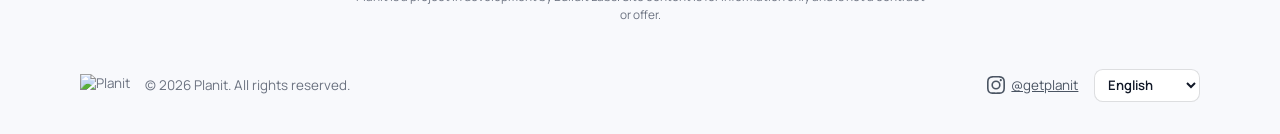
==== commit ba08b55c: "[RHA] Updating images, terms, conditions adn email" ====
--- a/index.html
+++ b/index.html
@@ -4,8 +4,8 @@
   <meta charset="UTF-8">
   <meta name="viewport" content="width=device-width, initial-scale=1.0">
   <title>Planit — App para organizar planes con amigos | getplanit.app</title>
-  <meta name="description" content="Planit es la app para crear y organizar planes con amigos: viajes, cenas, fiestas. Vota opciones, divide gastos y recibe recordatorios. Próximamente en iOS y Android.">
-  <meta name="keywords" content="Planit, getplanit, planit app, getplanit.app, organizar planes, planes con amigos, app eventos, dividir gastos, votaciones grupo, app iOS, app Android">
+  <meta name="description" content="Planit es la app para organizar planes con amigos: encuestas, actividades, gastos, invitaciones con código o QR, chat, asistente MIA y recordatorios. Próximamente en iOS y Android.">
+  <meta name="keywords" content="Planit, getplanit, planit app, getplanit.app, organizar planes, planes con amigos, encuestas, gastos compartidos, chat, MIA, QR, app iOS, app Android">
   <meta name="robots" content="index, follow, max-image-preview:large">
   <meta name="author" content="Buildit Labs">
   <meta name="application-name" content="Planit">
@@ -20,7 +20,7 @@
   <meta property="og:locale:alternate" content="pt_PT">
   <meta property="og:locale:alternate" content="it_IT">
   <meta property="og:title" content="Planit — Organiza planes con amigos">
-  <meta property="og:description" content="Planit te ayuda a coordinar viajes, cenas y eventos con amigos. Vota, divide gastos y no te pierdas nada. App en desarrollo para iOS y Android.">
+  <meta property="og:description" content="Planit te ayuda a coordinar viajes, cenas y eventos: encuestas, gastos, invitaciones, chat y MIA. App en desarrollo para iOS y Android.">
   <meta property="og:type" content="website">
   <meta property="og:url" content="https://www.getplanit.app/">
   <meta property="og:image" content="https://www.getplanit.app/assets/og-image.jpg">
@@ -30,7 +30,7 @@
   <meta name="twitter:card" content="summary_large_image">
   <meta name="twitter:site" content="@getplanit">
   <meta name="twitter:title" content="Planit — Organiza planes con amigos">
-  <meta name="twitter:description" content="Coordina viajes, cenas y fiestas con amigos. Vota, divide gastos y recibe recordatorios. Próximamente en iOS y Android.">
+  <meta name="twitter:description" content="Coordina viajes, cenas y fiestas: encuestas, gastos, chat, invitaciones y MIA. Próximamente en iOS y Android.">
   <meta name="twitter:image" content="https://www.getplanit.app/assets/og-image.jpg">
   <meta name="twitter:image:alt" content="Planit — app para organizar planes con amigos">
   <meta name="theme-color" content="#ff033e">
@@ -40,7 +40,7 @@
   <link rel="icon" type="image/png" sizes="512x512" href="./assets/icon.png">
   <link rel="apple-touch-icon" sizes="192x192" href="./assets/icon-192.png">
   <link rel="preload" as="image" href="./assets/logo-white.png" fetchpriority="high">
-  <link rel="preload" as="image" href="./assets/monos/monos-hola.webp?v=20260722flat" fetchpriority="high">
+  <link rel="preload" as="image" href="./assets/monos/monos-hola.webp?v=20260723pink2" fetchpriority="high">
   <script>
     (function () {
       var lite =
@@ -55,7 +55,7 @@
   <link rel="preconnect" href="https://fonts.gstatic.com" crossorigin>
   <link rel="preload" as="style" href="https://fonts.googleapis.com/css2?family=IBM+Plex+Mono:wght@400&family=Manrope:wght@400;700&family=Syne:wght@700&display=optional" onload="this.onload=null;this.rel='stylesheet'">
   <noscript><link rel="stylesheet" href="https://fonts.googleapis.com/css2?family=IBM+Plex+Mono:wght@400&family=Manrope:wght@400;700&family=Syne:wght@700&display=optional"></noscript>
-  <link rel="stylesheet" href="./index.css?v=20260723fix">
+  <link rel="stylesheet" href="./index.css?v=20260723sync">
   <script type="application/ld+json">
   {
     "@context": "https://schema.org",
@@ -66,7 +66,7 @@
         "url": "https://www.getplanit.app/",
         "name": "Planit",
         "alternateName": ["getplanit", "Planit app", "getplanit.app", "planit"],
-        "description": "Planit — app para crear y organizar planes con amigos: viajes, eventos, votaciones y gastos compartidos.",
+        "description": "Planit — app para organizar planes con amigos: encuestas, actividades, gastos, invitaciones, chat y asistente MIA.",
         "inLanguage": ["es", "en"],
         "publisher": { "@id": "https://www.getplanit.app/#organization" }
       },
@@ -88,7 +88,7 @@
         ],
         "contactPoint": {
           "@type": "ContactPoint",
-          "email": "aplicacionplanit@gmail.com",
+          "email": "hello@getplanit.app",
           "contactType": "customer support",
           "availableLanguage": ["Spanish", "English"]
         }
@@ -99,7 +99,7 @@
         "name": "Planit",
         "alternateName": "getplanit",
         "url": "https://www.getplanit.app/",
-        "description": "Planit es la app para organizar planes con amigos: crea eventos, vota opciones, divide gastos y recibe recordatorios.",
+        "description": "Planit es la app para organizar planes con amigos: encuestas, actividades, gastos compartidos, invitaciones, chat, MIA y recordatorios.",
         "applicationCategory": "SocialNetworkingApplication",
         "operatingSystem": "iOS, Android",
         "image": "https://www.getplanit.app/assets/logo.png",
@@ -123,7 +123,7 @@
             "name": "¿Para qué sirve Planit?",
             "acceptedAnswer": {
               "@type": "Answer",
-              "text": "Para crear y organizar planes con amigos: viajes, cenas, fiestas y eventos. Puedes votar opciones, dividir gastos y recibir recordatorios."
+              "text": "Para organizar planes con amigos: viajes, cenas, fiestas y eventos. Incluye encuestas de fecha y lugar, actividades, gastos compartidos, invitaciones con código o QR, chat por plan, el asistente MIA y recordatorios."
             }
           },
           {
@@ -219,7 +219,7 @@
       <div class="hero-mascot reveal reveal-delay-1" aria-label="Mono Planit saludando">
         <div class="hero-mascot-glow" aria-hidden="true"></div>
         <img
-          src="./assets/monos/monos-hola.webp?v=20260722flat"
+          src="./assets/monos/monos-hola.webp?v=20260723pink2"
           alt=""
           class="hero-mascot-anim"
           width="3840"
@@ -227,7 +227,7 @@
           decoding="async"
           fetchpriority="high"
         >
-        <img src="./assets/monos/welcome.png?v=20260722flat" alt="" class="hero-mascot-img hero-mascot-img--static" width="3840" height="3840" decoding="async">
+        <img src="./assets/monos/welcome.png?v=20260723pink2" alt="" class="hero-mascot-img hero-mascot-img--static" width="3840" height="3840" decoding="async">
       </div>
     </div>
   </section>
@@ -236,19 +236,19 @@
     <div class="marquee-row">
       <div class="marquee-track">
         <div class="marquee-group">
-          <span class="marquee-item" data-lang="mq-1">Planes y subplanes</span>
-          <span class="marquee-item" data-lang="mq-2">Votaciones</span>
+          <span class="marquee-item" data-lang="mq-1">Planes y actividades</span>
+          <span class="marquee-item" data-lang="mq-2">Encuestas</span>
           <span class="marquee-item" data-lang="mq-3">Dividir gastos</span>
           <span class="marquee-item" data-lang="mq-4">Recordatorios</span>
-          <span class="marquee-item" data-lang="mq-5">Actividades</span>
+          <span class="marquee-item" data-lang="mq-5">Chat del plan</span>
           <span class="marquee-item" data-lang="mq-6">Lista de espera abierta</span>
         </div>
         <div class="marquee-group" aria-hidden="true">
-          <span class="marquee-item" data-lang="mq-1">Planes y subplanes</span>
-          <span class="marquee-item" data-lang="mq-2">Votaciones</span>
+          <span class="marquee-item" data-lang="mq-1">Planes y actividades</span>
+          <span class="marquee-item" data-lang="mq-2">Encuestas</span>
           <span class="marquee-item" data-lang="mq-3">Dividir gastos</span>
           <span class="marquee-item" data-lang="mq-4">Recordatorios</span>
-          <span class="marquee-item" data-lang="mq-5">Actividades</span>
+          <span class="marquee-item" data-lang="mq-5">Chat del plan</span>
           <span class="marquee-item" data-lang="mq-6">Lista de espera abierta</span>
         </div>
       </div>
@@ -257,19 +257,19 @@
       <div class="marquee-track">
         <div class="marquee-group">
           <span class="marquee-item" data-lang="mq-7">Organizador</span>
-          <span class="marquee-item" data-lang="mq-8">Confirmaciones</span>
+          <span class="marquee-item" data-lang="mq-8">Código y QR</span>
           <span class="marquee-item" data-lang="mq-9">iOS y Android</span>
           <span class="marquee-item" data-lang="mq-10">Sin spam</span>
           <span class="marquee-item" data-lang="mq-11">Gratis al lanzar</span>
-          <span class="marquee-item" data-lang="mq-12">Con amigos</span>
+          <span class="marquee-item" data-lang="mq-12">MIA · IA</span>
         </div>
         <div class="marquee-group" aria-hidden="true">
           <span class="marquee-item" data-lang="mq-7">Organizador</span>
-          <span class="marquee-item" data-lang="mq-8">Confirmaciones</span>
+          <span class="marquee-item" data-lang="mq-8">Código y QR</span>
           <span class="marquee-item" data-lang="mq-9">iOS y Android</span>
           <span class="marquee-item" data-lang="mq-10">Sin spam</span>
           <span class="marquee-item" data-lang="mq-11">Gratis al lanzar</span>
-          <span class="marquee-item" data-lang="mq-12">Con amigos</span>
+          <span class="marquee-item" data-lang="mq-12">MIA · IA</span>
         </div>
       </div>
     </div>
@@ -311,20 +311,20 @@
         <li class="process-step spotlight-card reveal">
           <span class="process-num">01</span>
           <h3 data-lang="step-1-title">Crea el plan</h3>
-          <p data-lang="step-1-desc">Define el evento principal y añade subplanes: alojamiento, transporte, actividades y más.</p>
-          <img src="./assets/monos/plans.png?v=20260722restore" alt="" class="mono-illust" width="3840" height="2818" loading="lazy" decoding="async">
+          <p data-lang="step-1-desc">Crea el plan y añade actividades con fechas, lugares y detalles.</p>
+          <img src="./assets/monos/plans.png?v=20260723plansfix" alt="" class="mono-illust" width="3840" height="2818" loading="lazy" decoding="async">
         </li>
         <li class="process-step spotlight-card reveal reveal-delay-1">
           <span class="process-num">02</span>
-          <h3 data-lang="step-2-title">Invita y propón</h3>
-          <p data-lang="step-2-desc">Añade amigos, propone opciones y reparte costes de forma transparente.</p>
-          <img src="./assets/monos/invite.png?v=20260722restore" alt="" class="mono-illust" width="3840" height="2046" loading="lazy" decoding="async">
+          <h3 data-lang="step-2-title">Invita al grupo</h3>
+          <p data-lang="step-2-desc">Comparte un código, un enlace o un QR. Propón opciones y reparte gastos.</p>
+          <img src="./assets/monos/invite.png?v=20260723pink2" alt="" class="mono-illust" width="3840" height="2046" loading="lazy" decoding="async">
         </li>
         <li class="process-step spotlight-card reveal reveal-delay-2">
           <span class="process-num">03</span>
-          <h3 data-lang="step-3-title">Vota y confirma</h3>
-          <p data-lang="step-3-desc">El grupo vota fechas y actividades. Recibe recordatorios y mantén todo al día.</p>
-          <img src="./assets/monos/done.png?v=20260722restore" alt="" class="mono-illust" width="3200" height="3840" loading="lazy" decoding="async">
+          <h3 data-lang="step-3-title">Decide y organiza</h3>
+          <p data-lang="step-3-desc">Vota en encuestas, chatea en el plan, reparte gastos y recibe recordatorios.</p>
+          <img src="./assets/monos/done.png?v=20260723pink2" alt="" class="mono-illust" width="3200" height="3840" loading="lazy" decoding="async">
         </li>
       </ol>
     </div>
@@ -335,7 +335,7 @@
       <div class="section-heading reveal">
         <p class="section-label"><span data-lang="section-features">Funciones</span></p>
         <h2 data-lang="features-title">Todo lo que necesitas para planear con amigos</h2>
-        <p data-lang="features-subtitle">Sin hojas de cálculo ni chats interminables. Solo planes claros y divertidos.</p>
+        <p data-lang="features-subtitle">Encuestas, gastos, invitaciones, chat y MIA. Sin hojas de cálculo ni hilos perdidos.</p>
       </div>
 
       <div class="bento-grid">
@@ -343,8 +343,8 @@
           <div class="bento-icon">
             <svg width="18" height="18" viewBox="0 0 24 24" fill="none" stroke="currentColor" stroke-width="2" aria-hidden="true"><path d="M8 6h13"/><path d="M8 12h13"/><path d="M8 18h13"/><path d="M3 6h.01"/><path d="M3 12h.01"/><path d="M3 18h.01"/></svg>
           </div>
-          <h3 data-lang="f1-title">Planes y subplanes</h3>
-          <p data-lang="f1-desc">Organiza cada detalle, del evento principal a las tareas más pequeñas.</p>
+          <h3 data-lang="f1-title">Planes y actividades</h3>
+          <p data-lang="f1-desc">Crea el plan y organiza actividades: fechas, lugares, notas y responsables.</p>
           <div class="bento-mini-ui mini-plan" aria-hidden="true">
             <div class="mini-plan-head">
               <div>
@@ -396,16 +396,16 @@
             <svg width="18" height="18" viewBox="0 0 24 24" fill="none" stroke="currentColor" stroke-width="2" aria-hidden="true"><circle cx="12" cy="12" r="10"/><path d="M16 8h-6a2 2 0 1 0 0 4h4a2 2 0 1 1 0 4H8"/><path d="M12 18V6"/></svg>
           </div>
           <h3 data-lang="f2-title">Dividir gastos</h3>
-          <p data-lang="f2-desc">Propón actividades y gestiona los gastos de forma transparente y justa.</p>
-          <img src="./assets/monos/collaborate.png?v=20260722restore" alt="" class="mono-illust" width="3840" height="2688" loading="lazy" decoding="async">
+          <p data-lang="f2-desc">Registra gastos, saldos y quién debe a quién. Cuentas claras para todo el grupo.</p>
+          <img src="./assets/monos/collaborate.png?v=20260723pink2" alt="" class="mono-illust" width="3840" height="2688" loading="lazy" decoding="async">
         </article>
 
         <article class="bento-card bento-card--activos spotlight-card reveal">
           <div class="bento-icon">
             <svg width="18" height="18" viewBox="0 0 24 24" fill="none" stroke="currentColor" stroke-width="2" aria-hidden="true"><path d="m9 11 3 3L22 4"/><path d="M21 12v7a2 2 0 0 1-2 2H5a2 2 0 0 1-2-2V5a2 2 0 0 1 2-2h11"/></svg>
           </div>
-          <h3 data-lang="f3-title">Votaciones</h3>
-          <p data-lang="f3-desc">Deja que el grupo decida fechas, lugares y actividades democráticamente.</p>
+          <h3 data-lang="f3-title">Encuestas</h3>
+          <p data-lang="f3-desc">El grupo decide fechas y lugares votando opciones hasta cerrar la decisión.</p>
           <div class="bento-mini-ui mini-scenarios" aria-hidden="true">
             <div class="mini-scenario"><span class="tag tag-opt" data-lang="mock-vote-opt">15–20 jul</span><span data-lang="mock-vote-opt-count">7 votos</span></div>
             <div class="mini-scenario"><span class="tag tag-base" data-lang="mock-vote-base">22–28 jul</span><span data-lang="mock-vote-base-count">4 votos</span></div>
@@ -451,7 +451,7 @@
             <svg width="18" height="18" viewBox="0 0 24 24" fill="none" stroke="currentColor" stroke-width="2" aria-hidden="true"><path d="M12 2v4"/><path d="m16.2 7.8 2.9-2.9"/><path d="M18 12h4"/><path d="m16.2 16.2 2.9 2.9"/><path d="M12 18v4"/><path d="m4.9 19.1 2.9-2.9"/><path d="M2 12h4"/><path d="m4.9 4.9 2.9 2.9"/></svg>
           </div>
           <h3 data-lang="f5-title">Actividades</h3>
-          <p data-lang="f5-desc">Sugiere ideas y deja que el grupo elija qué hacer en cada momento.</p>
+          <p data-lang="f5-desc">Añade actividades al plan con fechas, notas, costes estimados y responsables.</p>
           <div class="bento-mini-ui mini-activities" aria-hidden="true">
             <div class="mini-activity">
               <strong data-lang="mock-act-1">Barbacoa en la playa</strong>
@@ -475,8 +475,8 @@
           <div class="bento-icon">
             <svg width="18" height="18" viewBox="0 0 24 24" fill="none" stroke="currentColor" stroke-width="2" aria-hidden="true"><path d="M16 21v-2a4 4 0 0 0-4-4H6a4 4 0 0 0-4 4v2"/><circle cx="9" cy="7" r="4"/><path d="M22 21v-2a4 4 0 0 0-3-3.87"/><path d="M16 3.13a4 4 0 0 1 0 7.75"/></svg>
           </div>
-          <h3 data-lang="f6-title">Grupo conectado</h3>
-          <p data-lang="f6-desc">Todos ven el mismo plan, las votaciones y el estado de cada tarea.</p>
+          <h3 data-lang="f6-title">Participantes</h3>
+          <p data-lang="f6-desc">Todo el grupo ve el mismo plan. Roles, invitaciones y estado compartido.</p>
           <div class="bento-mini-ui mini-group" aria-hidden="true">
             <div class="mini-group-row">
               <span class="mini-avatar" style="--av:#ff033e">A</span>
@@ -551,7 +551,7 @@
                   <strong data-lang="compare-vote-c-n">1</strong>
                 </div>
               </div>
-              <img src="./assets/monos/trips.png?v=20260722restore" alt="" class="compare-plan-mono" width="3840" height="3464" loading="lazy" decoding="async">
+              <img src="./assets/monos/trips.png?v=20260723pink2" alt="" class="compare-plan-mono" width="3840" height="3464" loading="lazy" decoding="async">
             </div>
             <div class="compare-app-scenarios">
               <span class="tag tag-opt" data-lang="compare-tag-dates">Fecha ganadora · 15–20 jul</span>
@@ -637,7 +637,7 @@
         </details>
         <details class="faq-item reveal reveal-delay-1">
           <summary data-lang="faq-q2">¿Para qué sirve Planit?</summary>
-          <p data-lang="faq-a2">Para crear y organizar planes con amigos: viajes, cenas, fiestas, eventos. Puedes votar opciones, dividir gastos y recibir recordatorios.</p>
+          <p data-lang="faq-a2">Para organizar planes con amigos: viajes, cenas, fiestas y eventos. Incluye encuestas de fecha y lugar, actividades, gastos compartidos, invitaciones con código o QR, chat por plan, el asistente MIA y recordatorios.</p>
         </details>
         <details class="faq-item reveal reveal-delay-2">
           <summary data-lang="faq-q3">¿Cuándo estará disponible?</summary>
@@ -668,7 +668,7 @@
           <form id="waitlist-form" class="waitlist-form" method="POST">
             <input type="text" name="_gotcha" tabindex="-1" autocomplete="off" class="hidden" aria-hidden="true">
             <input type="hidden" name="product" value="Planit">
-            <input type="hidden" name="terms_version" value="2026-06">
+            <input type="hidden" name="terms_version" value="2026-07-23">
             <input type="hidden" name="privacy_accepted" id="privacy-accepted-field" value="no">
             <input type="hidden" name="marketing_consent" id="marketing-consent-field" value="no">
             <input type="hidden" name="consent_language" id="consent-language-field" value="en">
@@ -709,7 +709,7 @@
         <span class="sep" aria-hidden="true">·</span>
         <button type="button" class="modal-link" data-type="cookies" data-lang="footer-cookies">Cookies</button>
         <span class="sep" aria-hidden="true">·</span>
-        <a href="mailto:aplicacionplanit@gmail.com" data-lang="footer-contact">Contacto</a>
+        <a href="mailto:hello@getplanit.app" data-lang="footer-contact">Contacto</a>
       </nav>
       <p class="form-footnote" style="max-width:36rem;text-align:center" data-lang="footer-disclaimer">Planit es un proyecto en desarrollo.</p>
     </div>
@@ -754,6 +754,6 @@
   </div>
 </div>
 
-<script src="./site.js?v=20260723cta" defer></script>
+<script src="./site.js?v=20260723sync" defer></script>
 </body>
 </html>
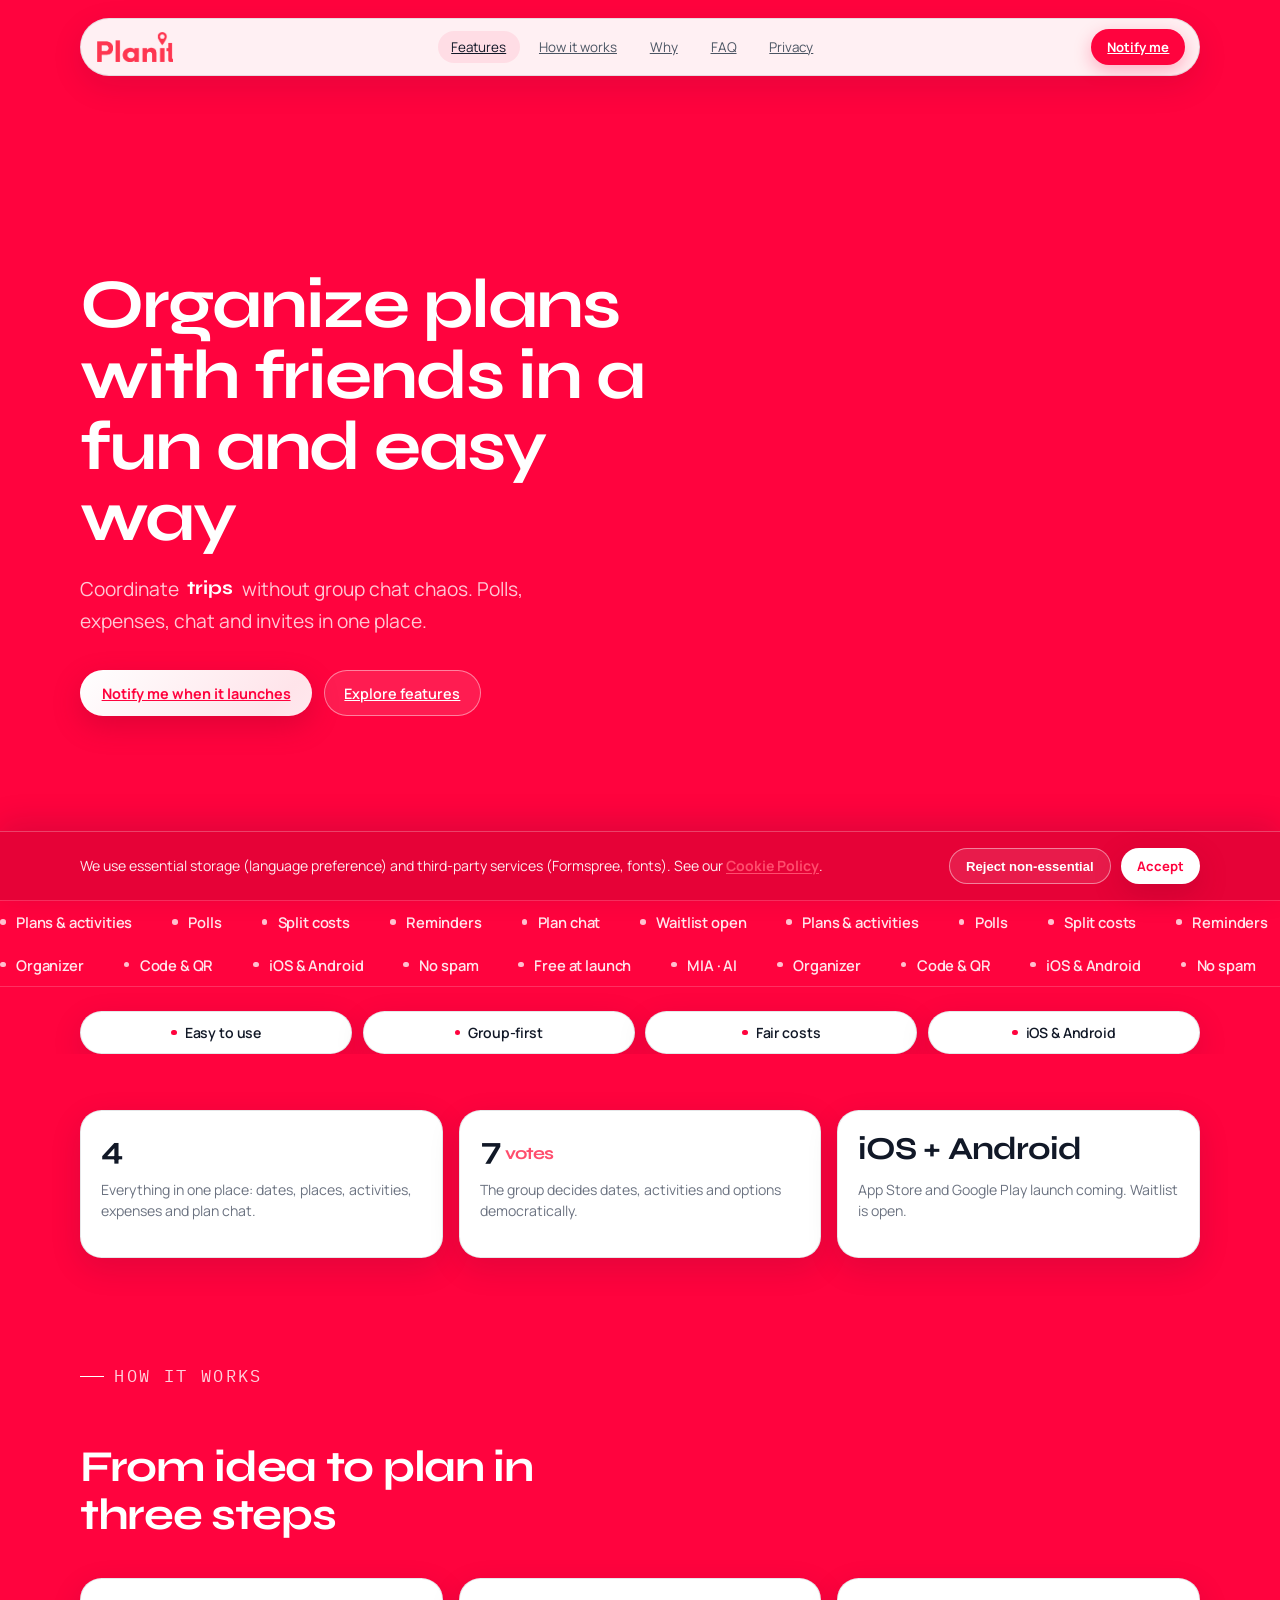
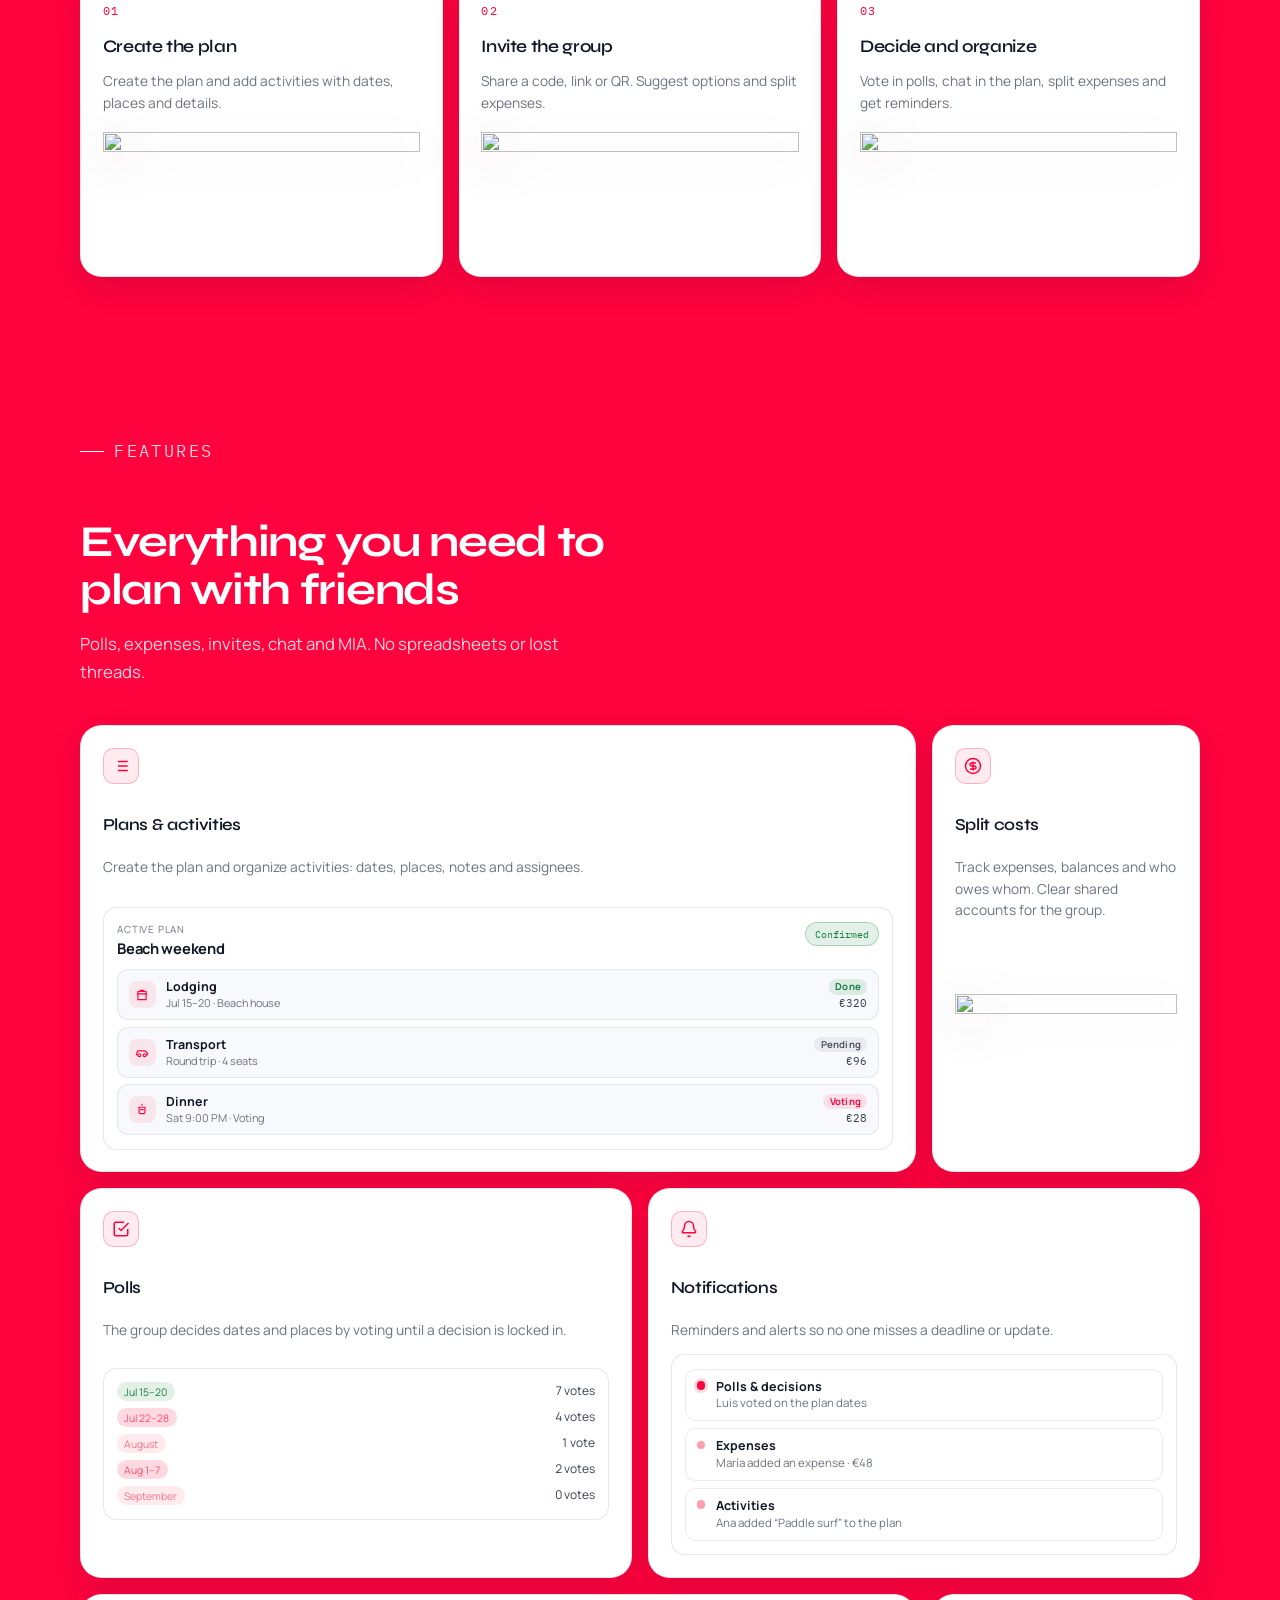
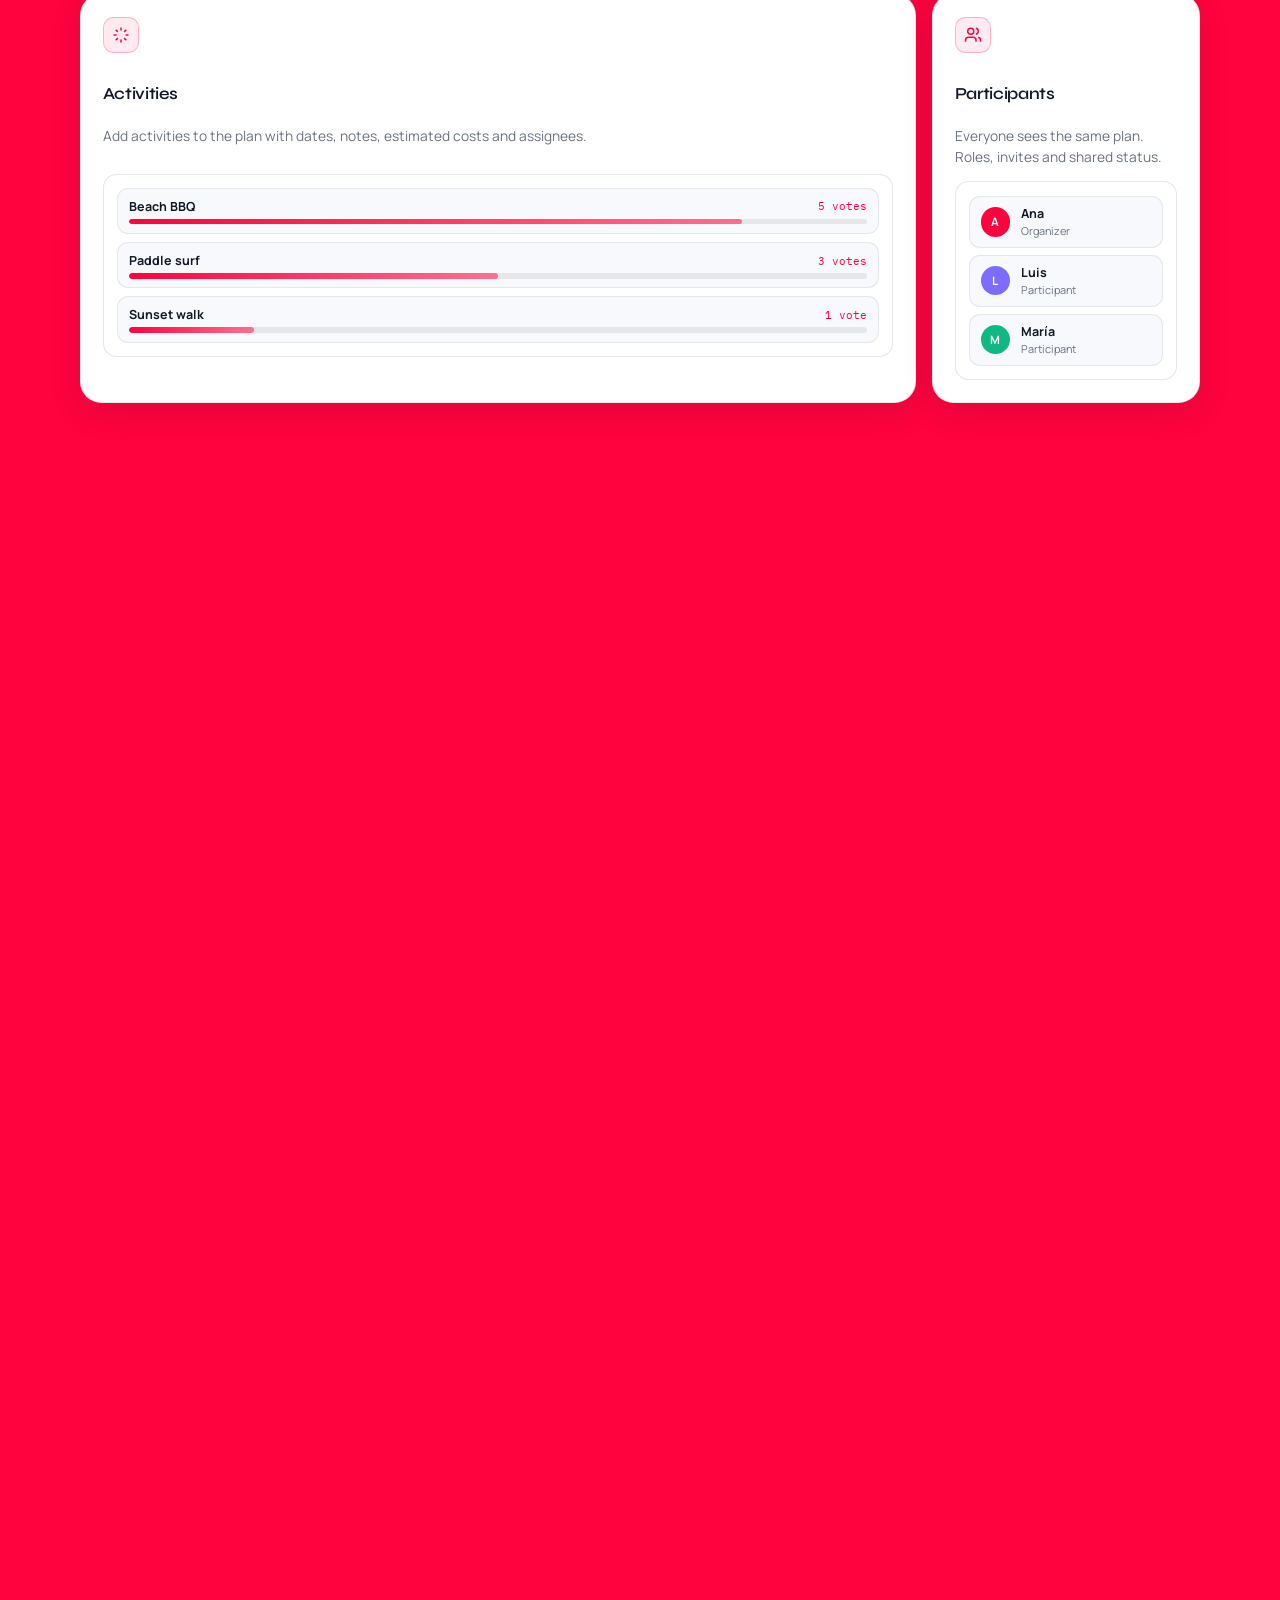
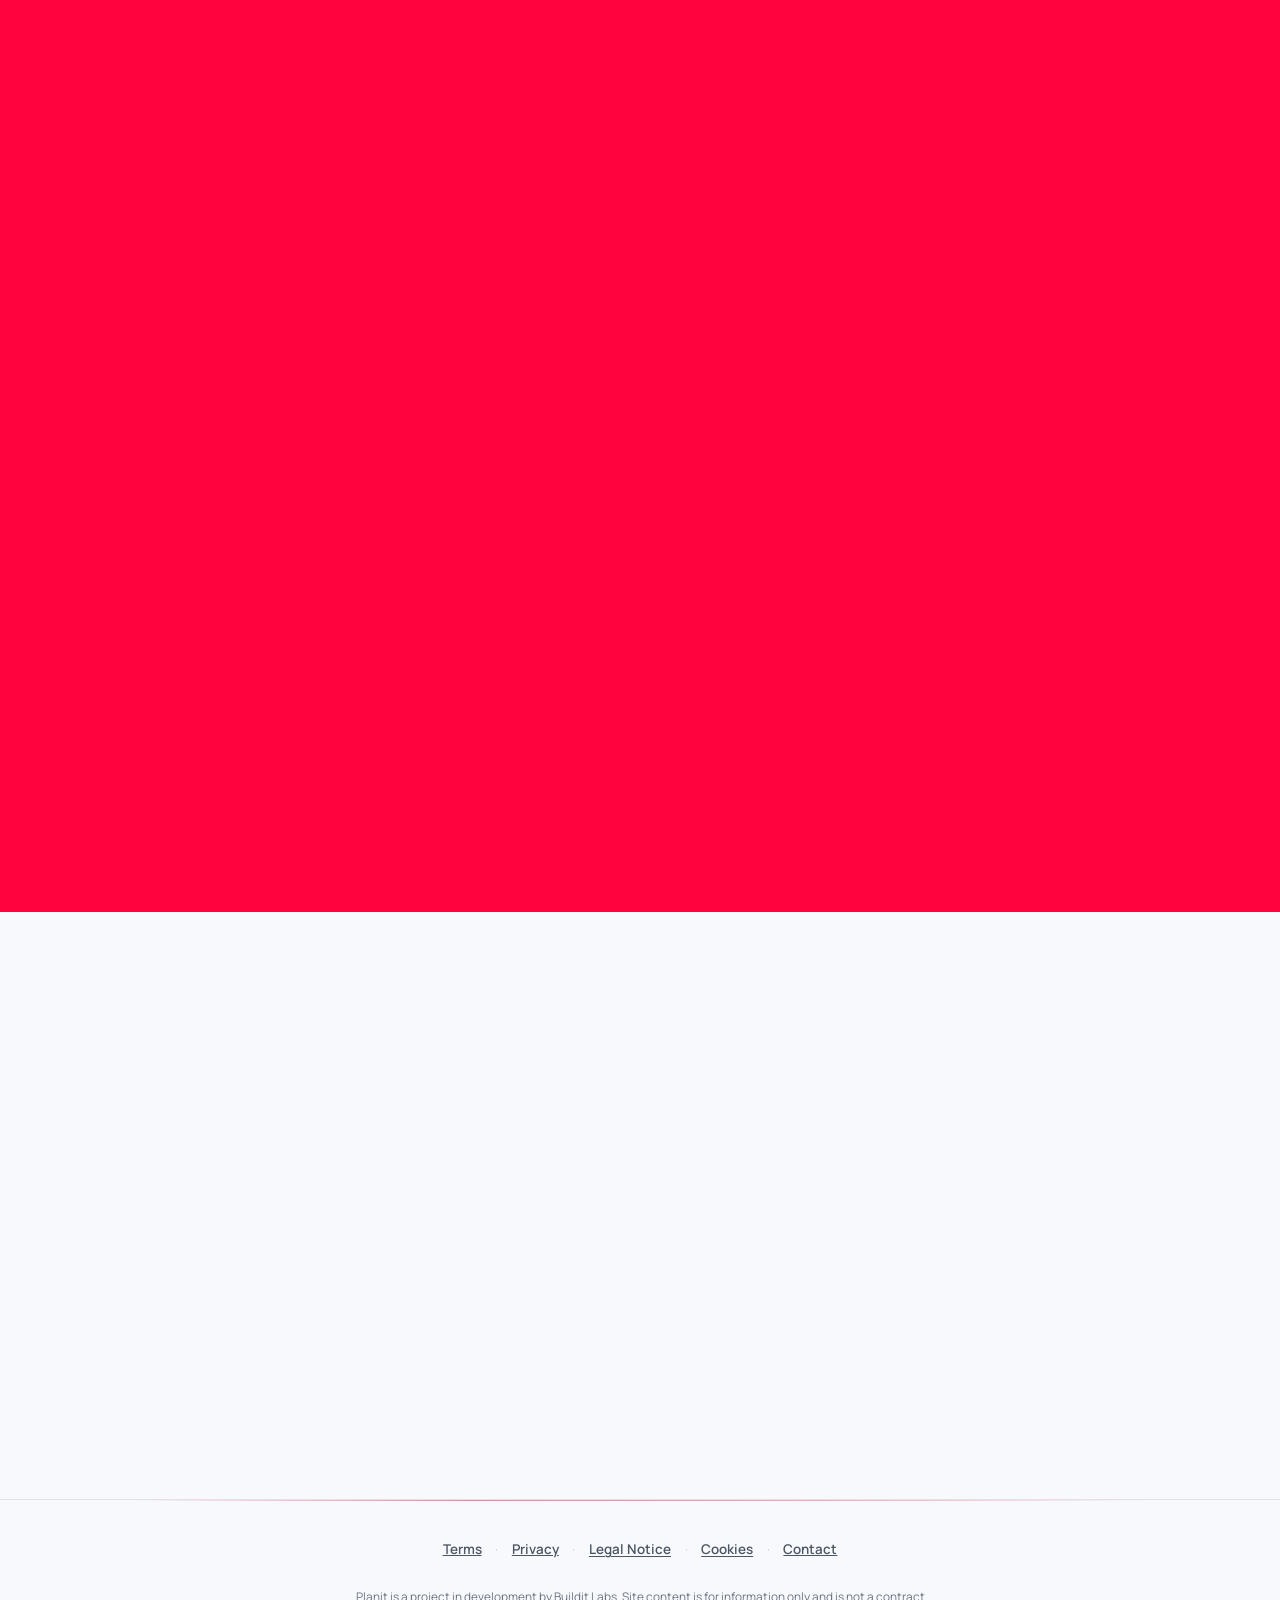
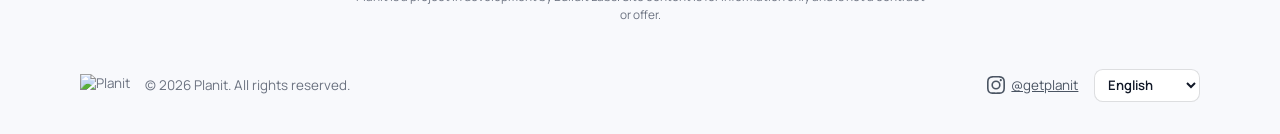
==== commit 16d157a0: "[RHA] Updating images" ====
--- a/index.html
+++ b/index.html
@@ -40,7 +40,7 @@
   <link rel="icon" type="image/png" sizes="512x512" href="./assets/icon.png">
   <link rel="apple-touch-icon" sizes="192x192" href="./assets/icon-192.png">
   <link rel="preload" as="image" href="./assets/logo-white.png" fetchpriority="high">
-  <link rel="preload" as="image" href="./assets/monos/monos-hola.webp?v=20260723pink2" fetchpriority="high">
+  <link rel="preload" as="image" href="./assets/monos/monos-hola.webp?v=20260723restoreimgs" fetchpriority="high">
   <script>
     (function () {
       var lite =
@@ -219,7 +219,7 @@
       <div class="hero-mascot reveal reveal-delay-1" aria-label="Mono Planit saludando">
         <div class="hero-mascot-glow" aria-hidden="true"></div>
         <img
-          src="./assets/monos/monos-hola.webp?v=20260723pink2"
+          src="./assets/monos/monos-hola.webp?v=20260723restoreimgs"
           alt=""
           class="hero-mascot-anim"
           width="3840"
@@ -227,7 +227,7 @@
           decoding="async"
           fetchpriority="high"
         >
-        <img src="./assets/monos/welcome.png?v=20260723pink2" alt="" class="hero-mascot-img hero-mascot-img--static" width="3840" height="3840" decoding="async">
+        <img src="./assets/monos/welcome.png?v=20260723restoreimgs" alt="" class="hero-mascot-img hero-mascot-img--static" width="3840" height="3840" decoding="async">
       </div>
     </div>
   </section>
@@ -312,19 +312,19 @@
           <span class="process-num">01</span>
           <h3 data-lang="step-1-title">Crea el plan</h3>
           <p data-lang="step-1-desc">Crea el plan y añade actividades con fechas, lugares y detalles.</p>
-          <img src="./assets/monos/plans.png?v=20260723plansfix" alt="" class="mono-illust" width="3840" height="2818" loading="lazy" decoding="async">
+          <img src="./assets/monos/plans.png?v=20260723restoreimgs" alt="" class="mono-illust" width="3840" height="2818" loading="lazy" decoding="async">
         </li>
         <li class="process-step spotlight-card reveal reveal-delay-1">
           <span class="process-num">02</span>
           <h3 data-lang="step-2-title">Invita al grupo</h3>
           <p data-lang="step-2-desc">Comparte un código, un enlace o un QR. Propón opciones y reparte gastos.</p>
-          <img src="./assets/monos/invite.png?v=20260723pink2" alt="" class="mono-illust" width="3840" height="2046" loading="lazy" decoding="async">
+          <img src="./assets/monos/invite.png?v=20260723restoreimgs" alt="" class="mono-illust" width="3840" height="2046" loading="lazy" decoding="async">
         </li>
         <li class="process-step spotlight-card reveal reveal-delay-2">
           <span class="process-num">03</span>
           <h3 data-lang="step-3-title">Decide y organiza</h3>
           <p data-lang="step-3-desc">Vota en encuestas, chatea en el plan, reparte gastos y recibe recordatorios.</p>
-          <img src="./assets/monos/done.png?v=20260723pink2" alt="" class="mono-illust" width="3200" height="3840" loading="lazy" decoding="async">
+          <img src="./assets/monos/done.png?v=20260723restoreimgs" alt="" class="mono-illust" width="3200" height="3840" loading="lazy" decoding="async">
         </li>
       </ol>
     </div>
@@ -397,7 +397,7 @@
           </div>
           <h3 data-lang="f2-title">Dividir gastos</h3>
           <p data-lang="f2-desc">Registra gastos, saldos y quién debe a quién. Cuentas claras para todo el grupo.</p>
-          <img src="./assets/monos/collaborate.png?v=20260723pink2" alt="" class="mono-illust" width="3840" height="2688" loading="lazy" decoding="async">
+          <img src="./assets/monos/collaborate.png?v=20260723restoreimgs" alt="" class="mono-illust" width="3840" height="2688" loading="lazy" decoding="async">
         </article>
 
         <article class="bento-card bento-card--activos spotlight-card reveal">
@@ -551,7 +551,7 @@
                   <strong data-lang="compare-vote-c-n">1</strong>
                 </div>
               </div>
-              <img src="./assets/monos/trips.png?v=20260723pink2" alt="" class="compare-plan-mono" width="3840" height="3464" loading="lazy" decoding="async">
+              <img src="./assets/monos/trips.png?v=20260723restoreimgs" alt="" class="compare-plan-mono" width="3840" height="3464" loading="lazy" decoding="async">
             </div>
             <div class="compare-app-scenarios">
               <span class="tag tag-opt" data-lang="compare-tag-dates">Fecha ganadora · 15–20 jul</span>
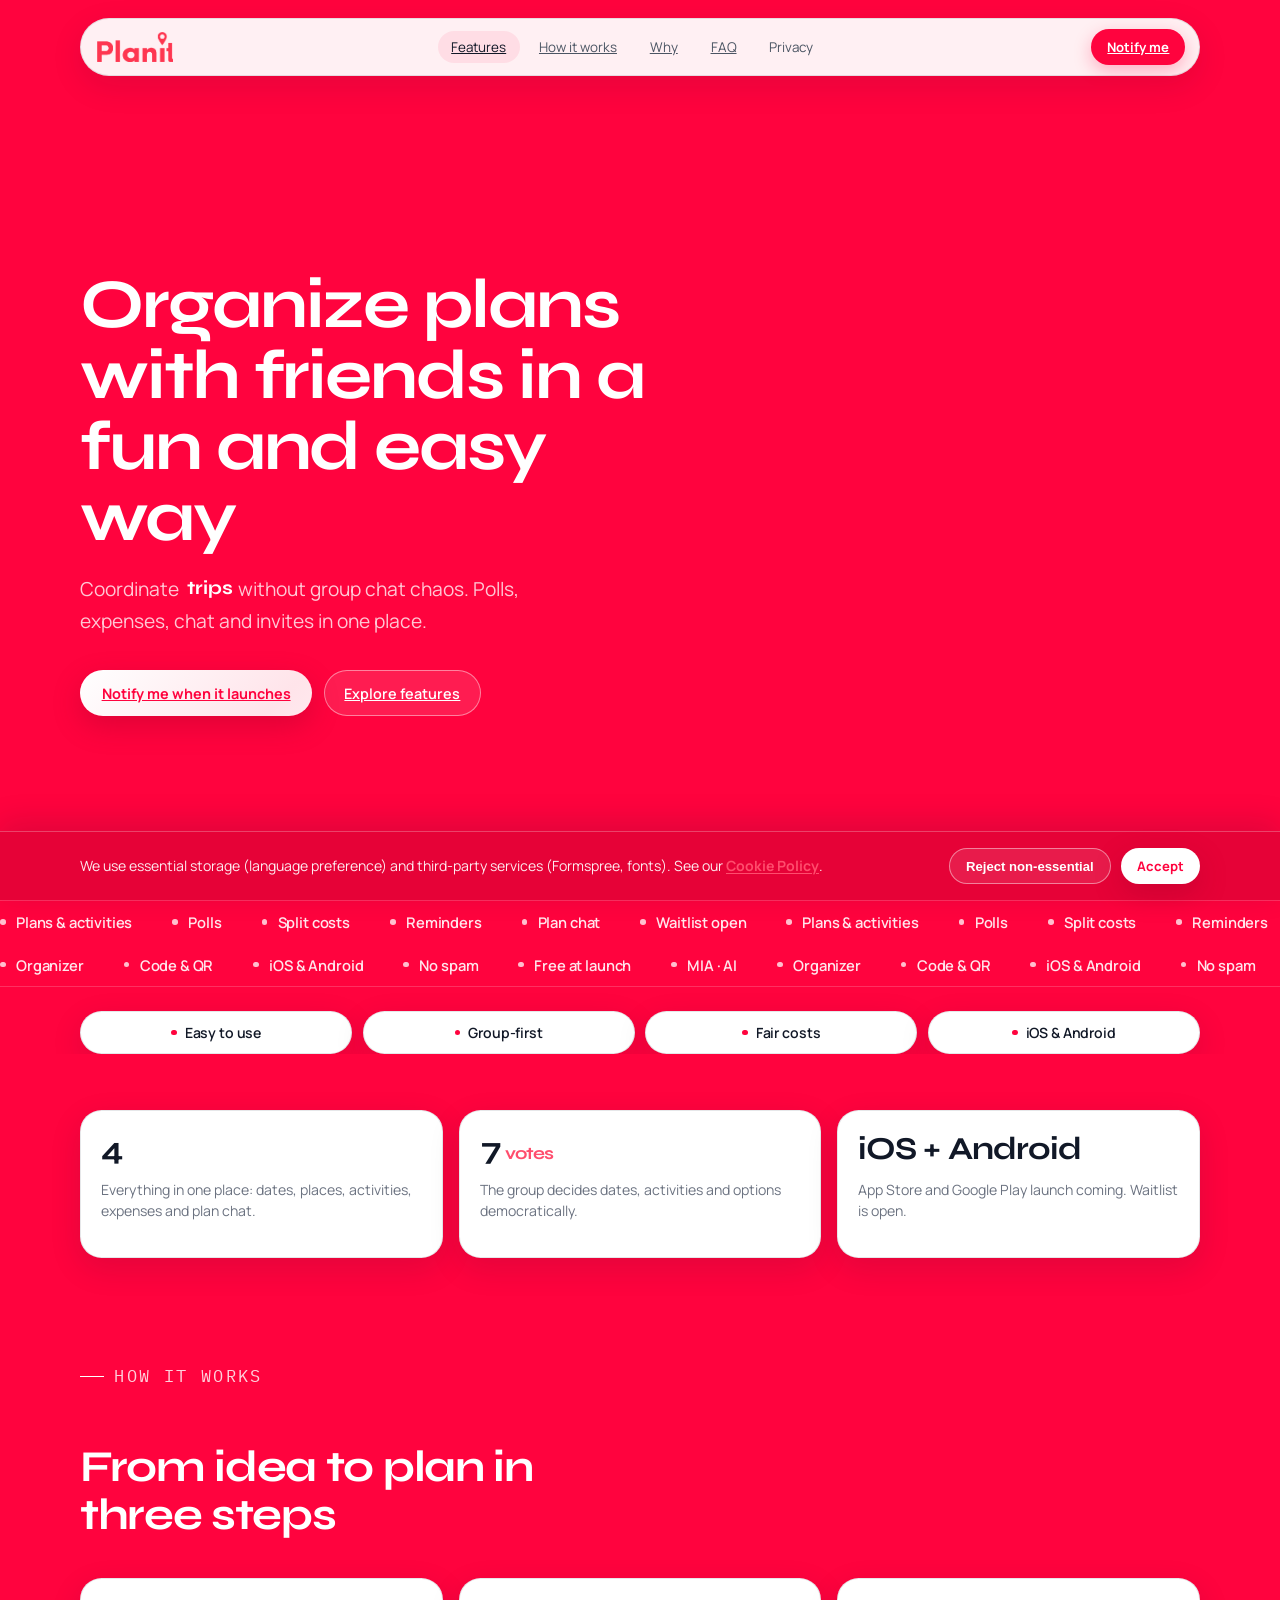
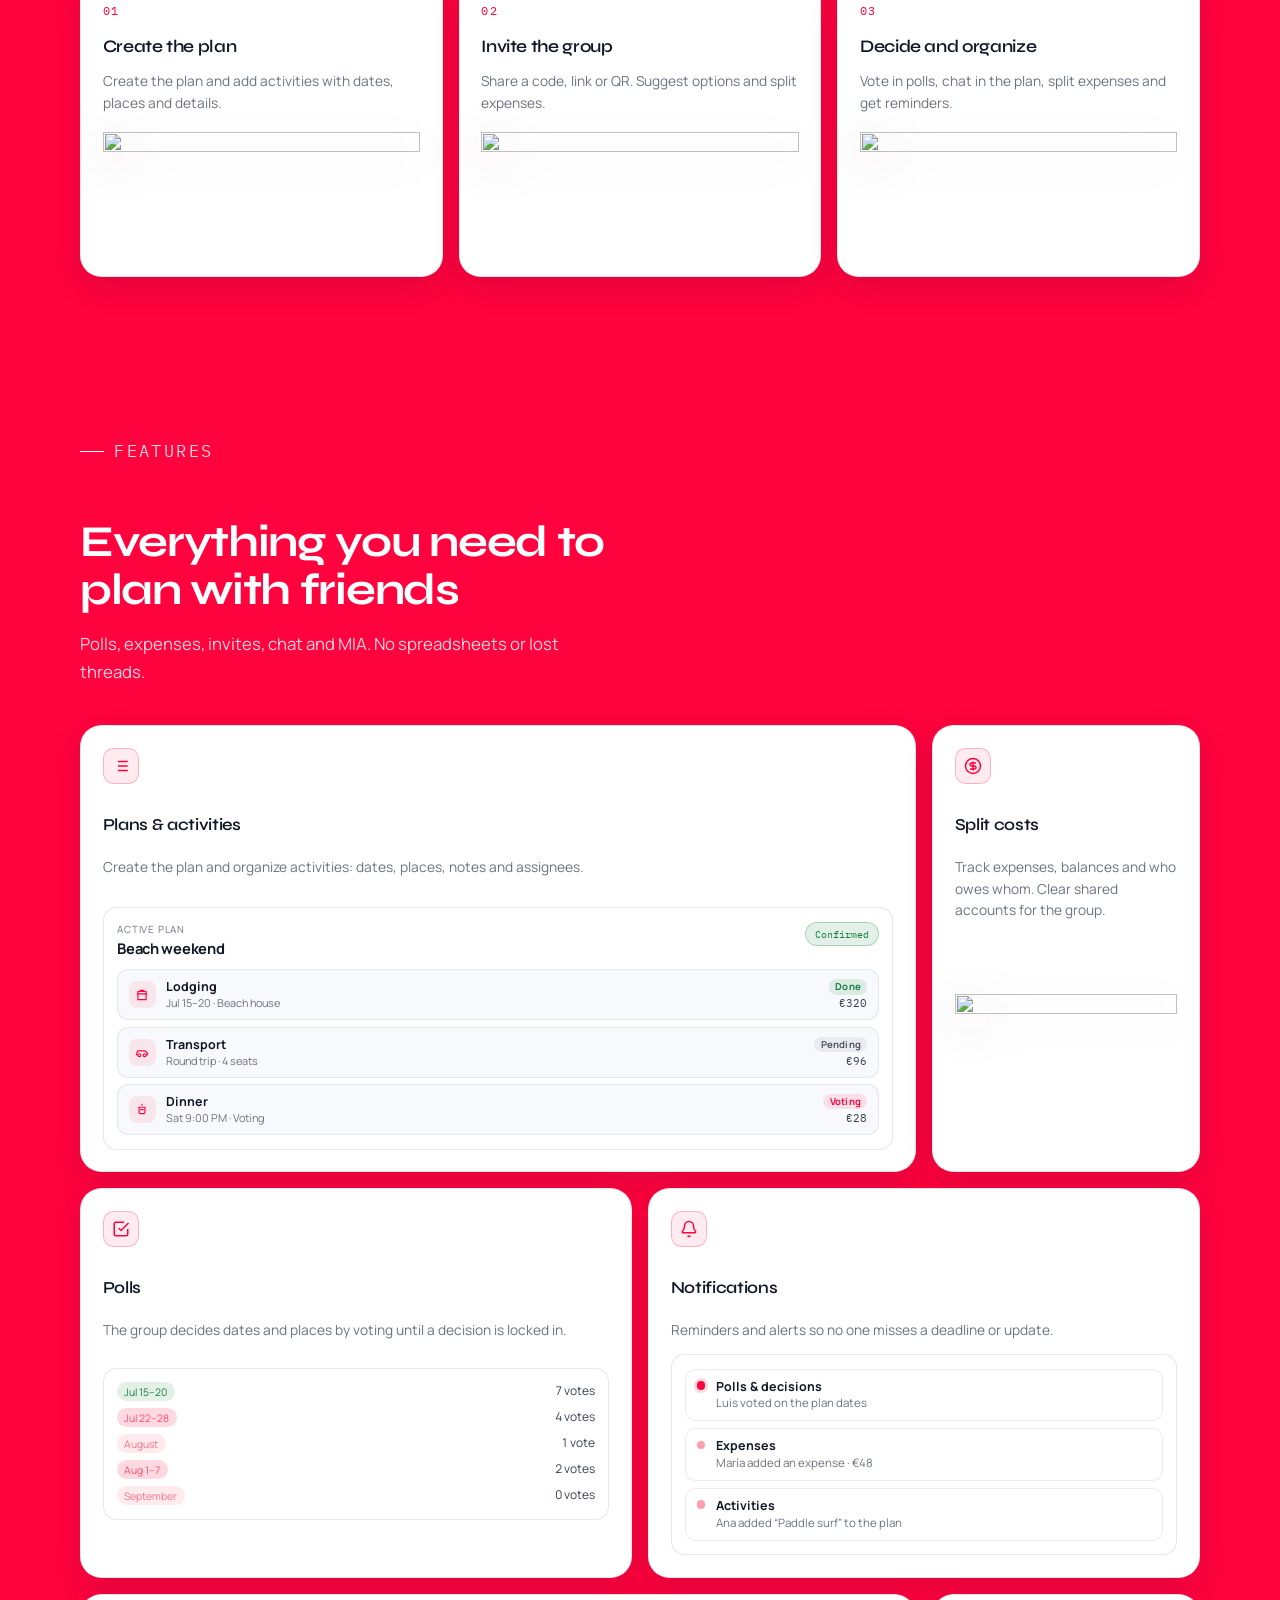
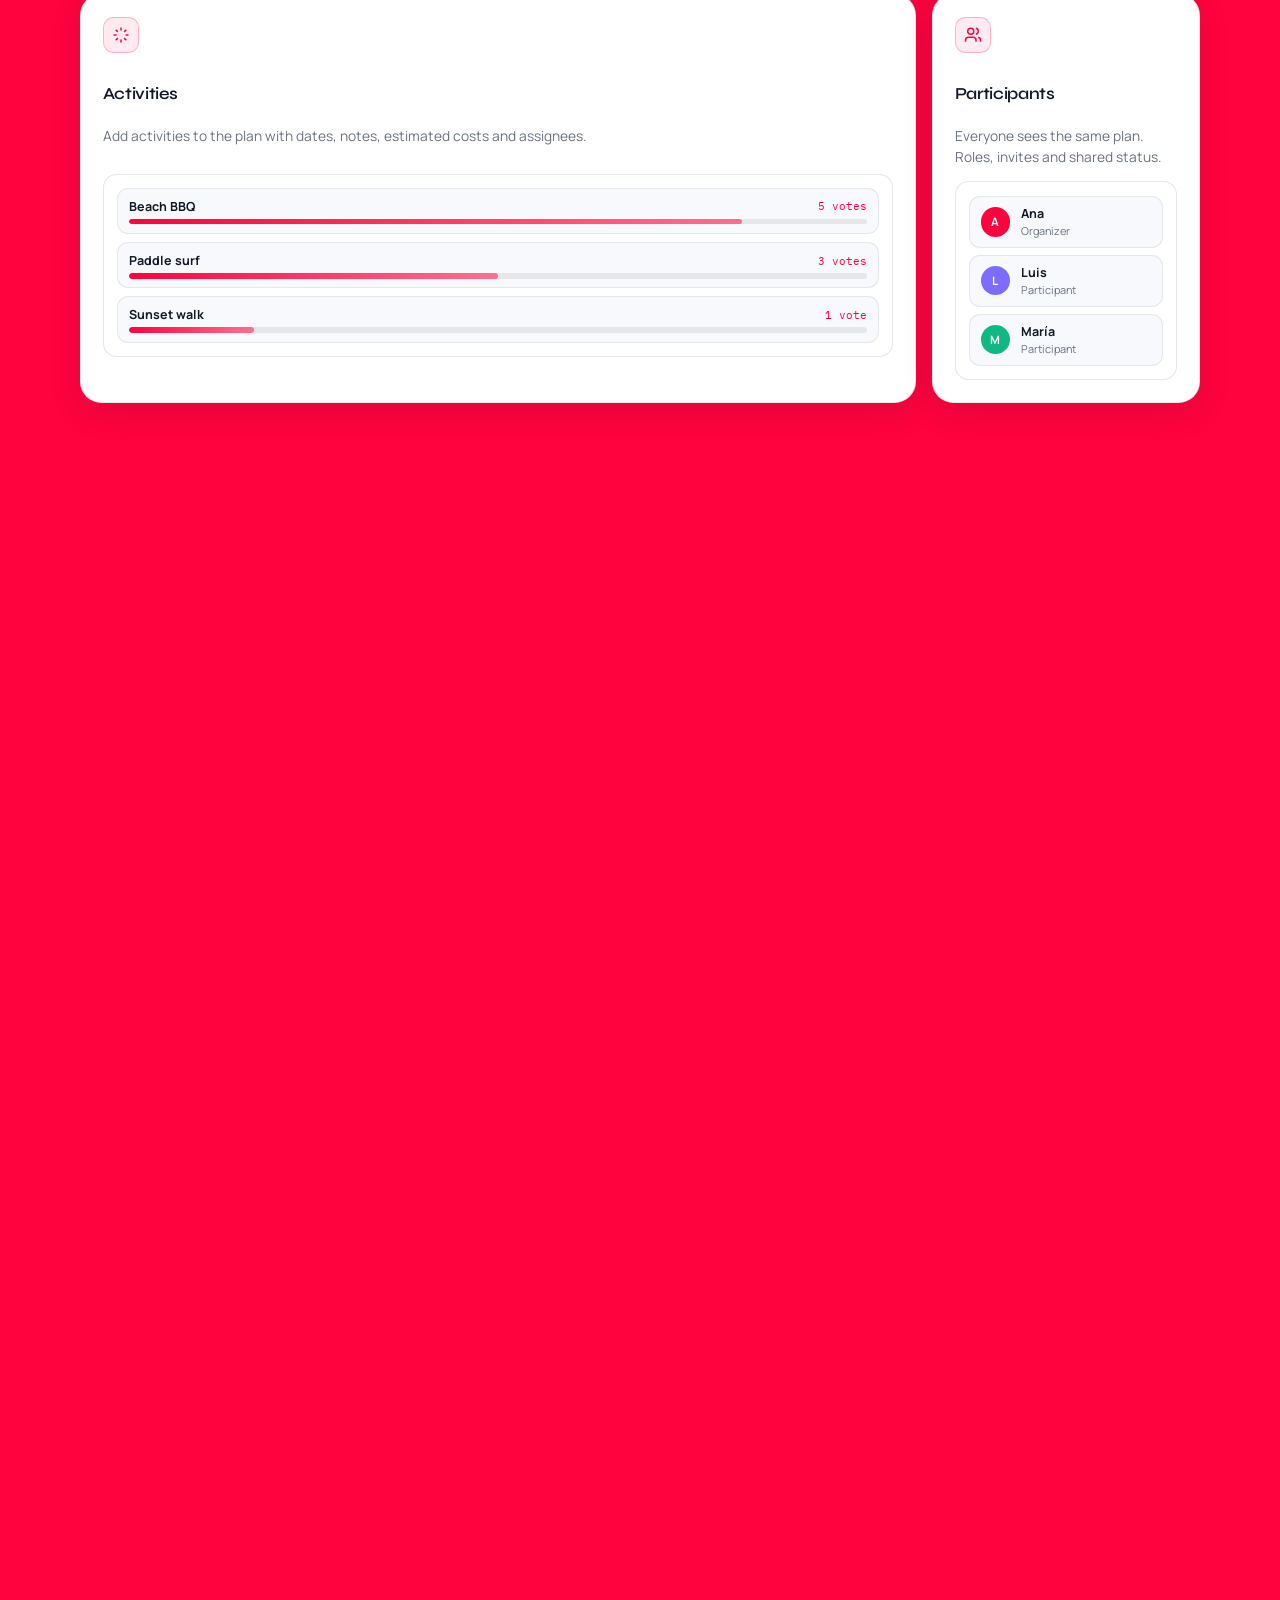
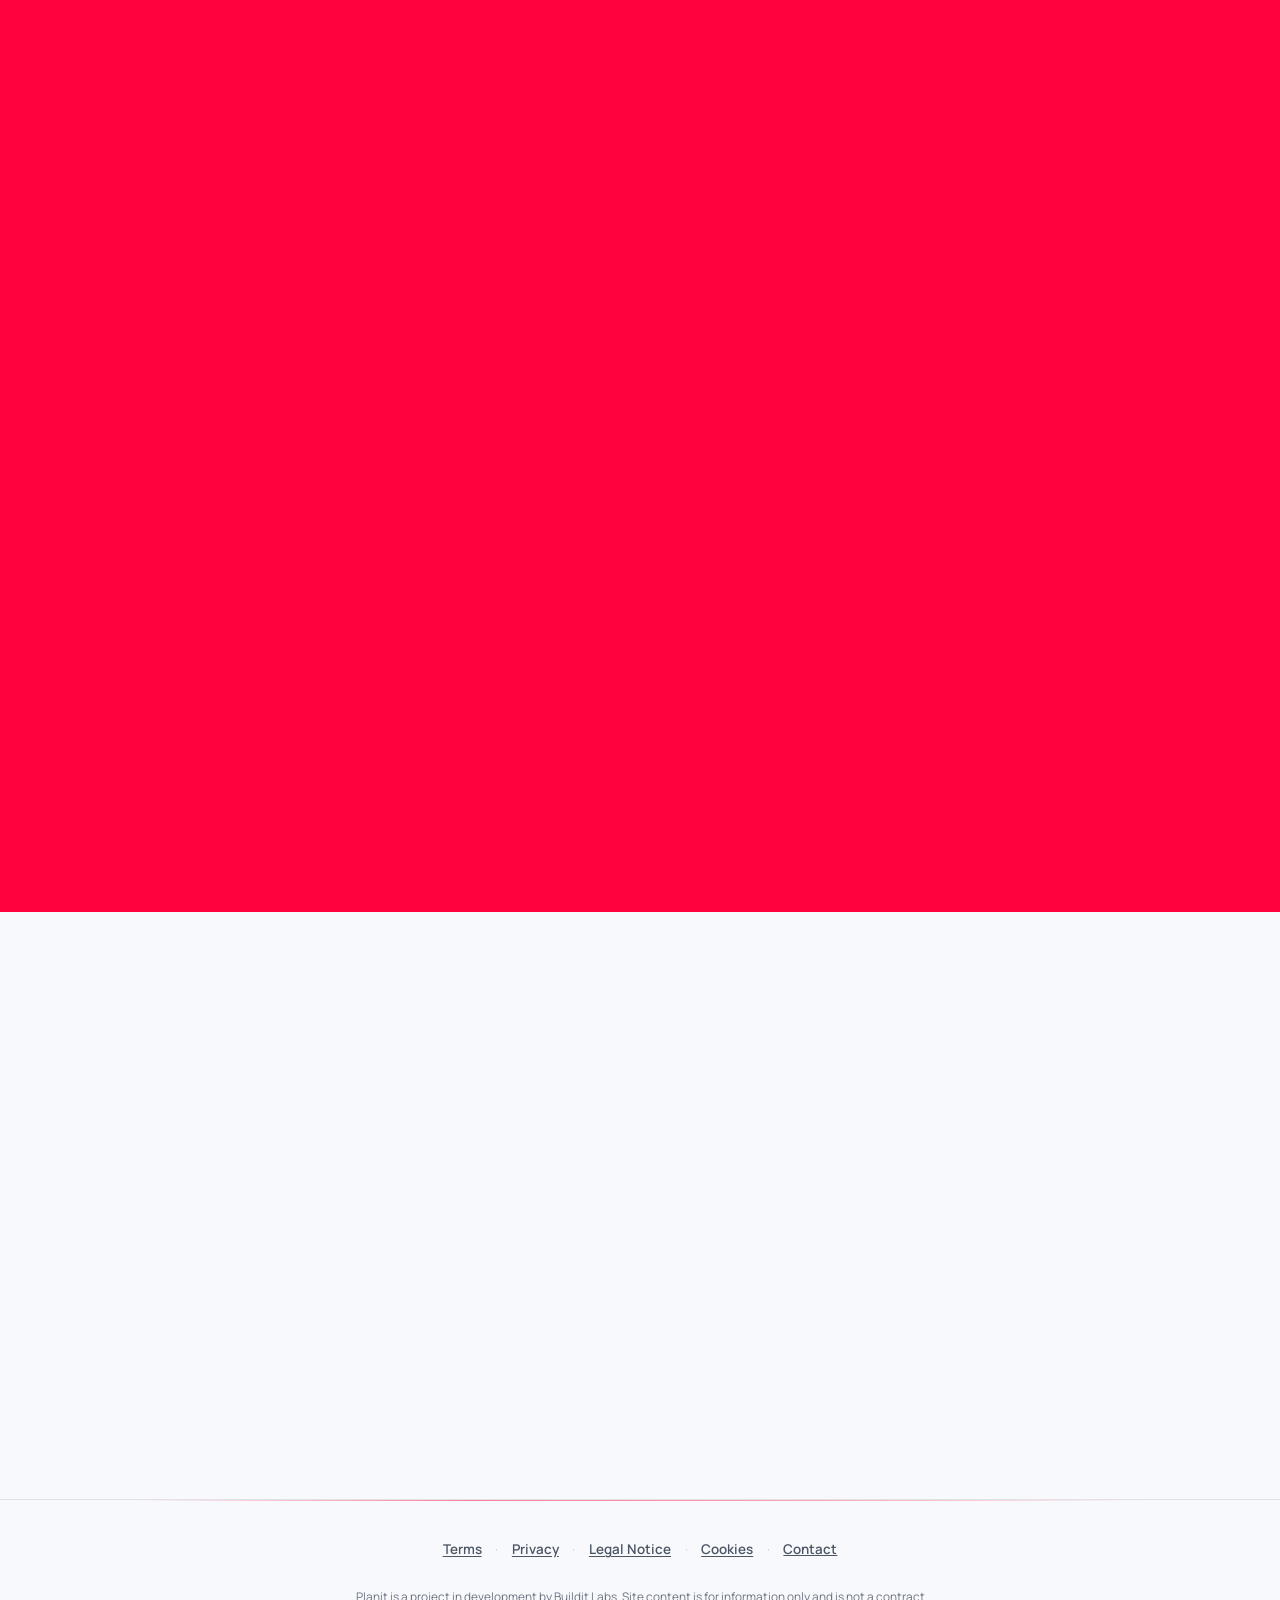
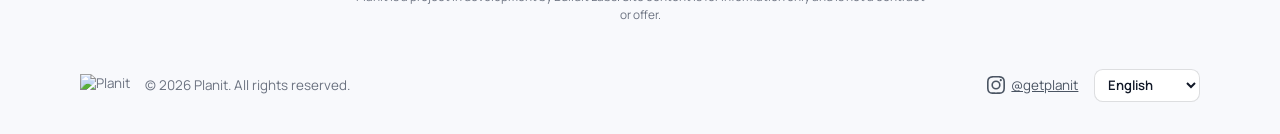
==== commit ba307ec9: "[RHA] Updating images" ====
--- a/index.html
+++ b/index.html
@@ -55,7 +55,7 @@
   <link rel="preconnect" href="https://fonts.gstatic.com" crossorigin>
   <link rel="preload" as="style" href="https://fonts.googleapis.com/css2?family=IBM+Plex+Mono:wght@400&family=Manrope:wght@400;700&family=Syne:wght@700&display=optional" onload="this.onload=null;this.rel='stylesheet'">
   <noscript><link rel="stylesheet" href="https://fonts.googleapis.com/css2?family=IBM+Plex+Mono:wght@400&family=Manrope:wght@400;700&family=Syne:wght@700&display=optional"></noscript>
-  <link rel="stylesheet" href="./index.css?v=20260723sync">
+  <link rel="stylesheet" href="./index.css?v=20260723imgsoft1">
   <script type="application/ld+json">
   {
     "@context": "https://schema.org",
@@ -162,7 +162,7 @@
       <a href="#process" data-lang="nav-process">Cómo funciona</a>
       <a href="#compare" data-lang="nav-compare">Por qué</a>
       <a href="#faq" data-lang="nav-faq">FAQ</a>
-      <a href="./privacidad.html" data-lang="nav-privacy">Privacidad</a>
+      <button type="button" class="modal-link nav-legal-link" data-type="privacy" data-lang="nav-privacy">Privacidad</button>
     </nav>
     <div class="header-actions">
       <a href="#cta" class="btn-primary btn-sm" data-lang="notify-me">Avísame</a>
@@ -175,7 +175,7 @@
       <a href="#process" data-lang="nav-process">Cómo funciona</a>
       <a href="#compare" data-lang="nav-compare">Por qué</a>
       <a href="#faq" data-lang="nav-faq">FAQ</a>
-      <a href="./privacidad.html" data-lang="nav-privacy">Privacidad</a>
+      <button type="button" class="modal-link nav-legal-link" data-type="privacy" data-lang="nav-privacy">Privacidad</button>
       <a href="#cta" data-lang="notify-me">Avísame</a>
     </nav>
   </div>
@@ -701,9 +701,9 @@
   <div class="container">
     <div class="footer-top">
       <nav class="footer-nav" aria-label="Legal">
-        <a href="./terminos.html" data-lang="footer-terms">Términos</a>
+        <button type="button" class="modal-link" data-type="terms" data-lang="footer-terms">Términos</button>
         <span class="sep" aria-hidden="true">·</span>
-        <a href="./privacidad.html" data-lang="footer-privacy">Privacidad</a>
+        <button type="button" class="modal-link" data-type="privacy" data-lang="footer-privacy">Privacidad</button>
         <span class="sep" aria-hidden="true">·</span>
         <button type="button" class="modal-link" data-type="legal" data-lang="footer-legal">Aviso Legal</button>
         <span class="sep" aria-hidden="true">·</span>
@@ -754,6 +754,6 @@
   </div>
 </div>
 
-<script src="./site.js?v=20260723sync" defer></script>
+<script src="./site.js?v=20260723imgsoft1" defer></script>
 </body>
 </html>
--- a/index.css
+++ b/index.css
@@ -205,7 +205,8 @@
   gap: 0.35rem;
 }
 
-.header-nav a {
+.header-nav a,
+.header-nav .nav-legal-link {
   padding: 0.45rem 0.85rem;
   border-radius: 999px;
   font-size: 0.84rem;
@@ -213,7 +214,39 @@
   transition: color 0.2s, background 0.2s;
 }
 
-.header-nav a:hover {
+.header-nav a:hover,
+.header-nav .nav-legal-link:hover {
+  color: var(--ink);
+  background: rgba(255, 255, 255, 0.14);
+}
+
+.header-nav .nav-legal-link.modal-link,
+.mobile-nav .nav-legal-link.modal-link {
+  text-decoration: none;
+  font-weight: inherit;
+  color: inherit;
+}
+
+.header-nav .nav-legal-link.modal-link:hover,
+.mobile-nav .nav-legal-link.modal-link:hover {
+  color: inherit;
+}
+
+.header-nav .nav-legal-link {
+  width: auto;
+}
+
+.mobile-nav .nav-legal-link {
+  display: block;
+  width: 100%;
+  padding: 0.7rem 0.85rem;
+  border-radius: 0.75rem;
+  color: var(--muted);
+  font-size: 0.9rem;
+  text-align: left;
+}
+
+.mobile-nav .nav-legal-link:hover {
   color: var(--ink);
   background: rgba(255, 255, 255, 0.14);
 }
@@ -1088,8 +1121,28 @@
   max-width: 28vw;
   object-fit: contain;
   object-position: center;
+  background: transparent;
+  opacity: 0;
+  filter: none;
+  flex-shrink: 0;
+  transition: opacity 0.2s ease;
+}
+
+.compare-plan-mono.is-ready {
+  opacity: 1;
   filter: drop-shadow(0 6px 14px rgba(0, 0, 0, 0.3));
-  flex-shrink: 0;
+  animation: none;
+}
+
+.compare-plan-mono:not(.is-ready) {
+  animation: compare-soft-in 0.2s ease 2.5s forwards;
+}
+
+@keyframes compare-soft-in {
+  to {
+    opacity: 1;
+    filter: drop-shadow(0 6px 14px rgba(0, 0, 0, 0.3));
+  }
 }
 
 .compare-vote-list {
@@ -3475,8 +3528,24 @@
   object-fit: contain;
   object-position: center bottom;
   aspect-ratio: auto;
-  will-change: transform;
+  opacity: 0;
+  will-change: transform, opacity;
+  transition: opacity 0.25s ease;
+}
+
+.hero-mascot-img.is-ready,
+.hero-mascot-anim.is-ready {
+  opacity: 1;
   animation: mascot-float 3.6s ease-in-out infinite;
+}
+
+.hero-mascot-img:not(.is-ready),
+.hero-mascot-anim:not(.is-ready) {
+  animation: hero-soft-in 0.25s ease 2.5s forwards;
+}
+
+@keyframes hero-soft-in {
+  to { opacity: 1; }
 }
 
 @keyframes mascot-float {
@@ -3495,19 +3564,37 @@
 
   .hero-mascot-img--static {
     display: block;
+  }
+
+  .hero-mascot-img,
+  .hero-mascot-img.is-ready,
+  .hero-mascot-anim,
+  .hero-mascot-anim.is-ready {
     animation: none;
   }
-
-  .hero-mascot-img,
-  .hero-mascot-anim {
-    animation: none;
-  }
 }
 
 .perf-lite .hero-mascot-img,
-.perf-lite .hero-mascot-anim {
+.perf-lite .hero-mascot-img.is-ready,
+.perf-lite .hero-mascot-anim,
+.perf-lite .hero-mascot-anim.is-ready {
   animation: none;
   will-change: auto;
+}
+
+@media (prefers-reduced-motion: reduce) {
+  .mono-illust,
+  .mono-illust.is-ready,
+  .showcase-mascot img,
+  .showcase-mascot img.is-ready,
+  .compare-plan-mono,
+  .compare-plan-mono.is-ready,
+  .hero-mascot-img,
+  .hero-mascot-img.is-ready,
+  .hero-mascot-anim,
+  .hero-mascot-anim.is-ready {
+    transition: none;
+  }
 }
 
 .mono-illust {
@@ -3517,7 +3604,28 @@
   max-height: 200px;
   object-fit: contain;
   margin-top: auto;
+  background: transparent;
+  opacity: 0;
+  filter: none;
+  transition: opacity 0.2s ease;
+}
+
+.mono-illust.is-ready {
+  opacity: 1;
   filter: drop-shadow(0 10px 24px rgba(100, 0, 28, 0.22));
+  animation: none;
+}
+
+/* If JS is late/blocked, still show soft edges after decode window */
+.mono-illust:not(.is-ready) {
+  animation: mono-soft-in 0.2s ease 2.5s forwards;
+}
+
+@keyframes mono-soft-in {
+  to {
+    opacity: 1;
+    filter: drop-shadow(0 10px 24px rgba(100, 0, 28, 0.22));
+  }
 }
 
 .mono-illust--sm {
@@ -3543,7 +3651,27 @@
 .showcase-mascot img {
   width: min(100%, 360px);
   height: auto;
+  background: transparent;
+  opacity: 0;
+  filter: none;
+  transition: opacity 0.2s ease;
+}
+
+.showcase-mascot img.is-ready {
+  opacity: 1;
   filter: drop-shadow(0 14px 32px rgba(100, 0, 28, 0.28));
+  animation: none;
+}
+
+.showcase-mascot img:not(.is-ready) {
+  animation: showcase-soft-in 0.2s ease 2.5s forwards;
+}
+
+@keyframes showcase-soft-in {
+  to {
+    opacity: 1;
+    filter: drop-shadow(0 14px 32px rgba(100, 0, 28, 0.28));
+  }
 }
 
 .band-brand .launch-status {
@@ -3625,12 +3753,16 @@
   color: #ffffff;
 }
 .site-header .header-nav a,
-.site-header .mobile-nav a {
+.site-header .header-nav .nav-legal-link,
+.site-header .mobile-nav a,
+.site-header .mobile-nav .nav-legal-link {
   color: rgba(255, 255, 255, 0.82);
 }
 .site-header .header-nav a:hover,
 .site-header .header-nav a.is-active,
-.site-header .mobile-nav a:hover {
+.site-header .header-nav .nav-legal-link:hover,
+.site-header .mobile-nav a:hover,
+.site-header .mobile-nav .nav-legal-link:hover {
   color: #ffffff;
   background: rgba(255, 255, 255, 0.16);
 }
@@ -3657,13 +3789,17 @@
 }
 
 .site-header.is-scrolled .header-nav a,
-.site-header.is-scrolled .mobile-nav a {
+.site-header.is-scrolled .header-nav .nav-legal-link,
+.site-header.is-scrolled .mobile-nav a,
+.site-header.is-scrolled .mobile-nav .nav-legal-link {
   color: #4b5563;
 }
 
 .site-header.is-scrolled .header-nav a:hover,
 .site-header.is-scrolled .header-nav a.is-active,
-.site-header.is-scrolled .mobile-nav a:hover {
+.site-header.is-scrolled .header-nav .nav-legal-link:hover,
+.site-header.is-scrolled .mobile-nav a:hover,
+.site-header.is-scrolled .mobile-nav .nav-legal-link:hover {
   color: #111827;
   background: rgba(255, 3, 62, 0.08);
 }
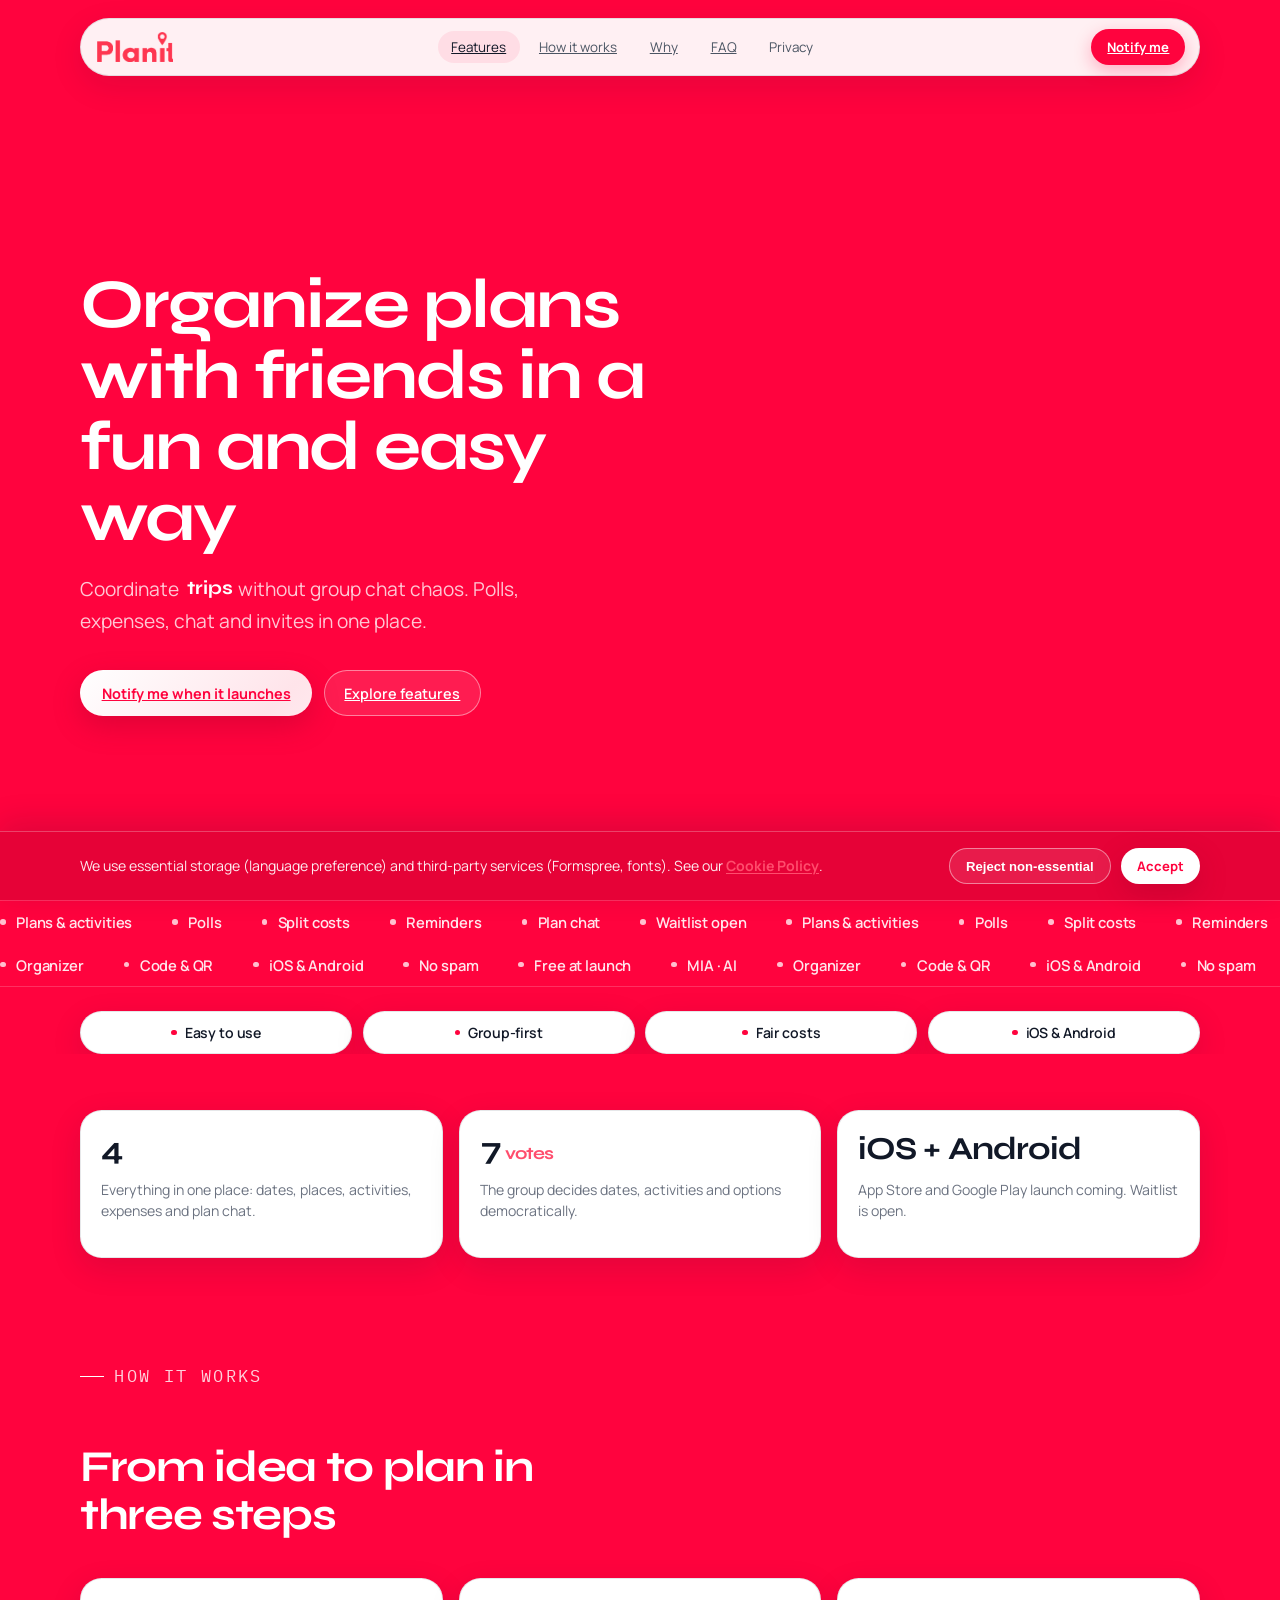
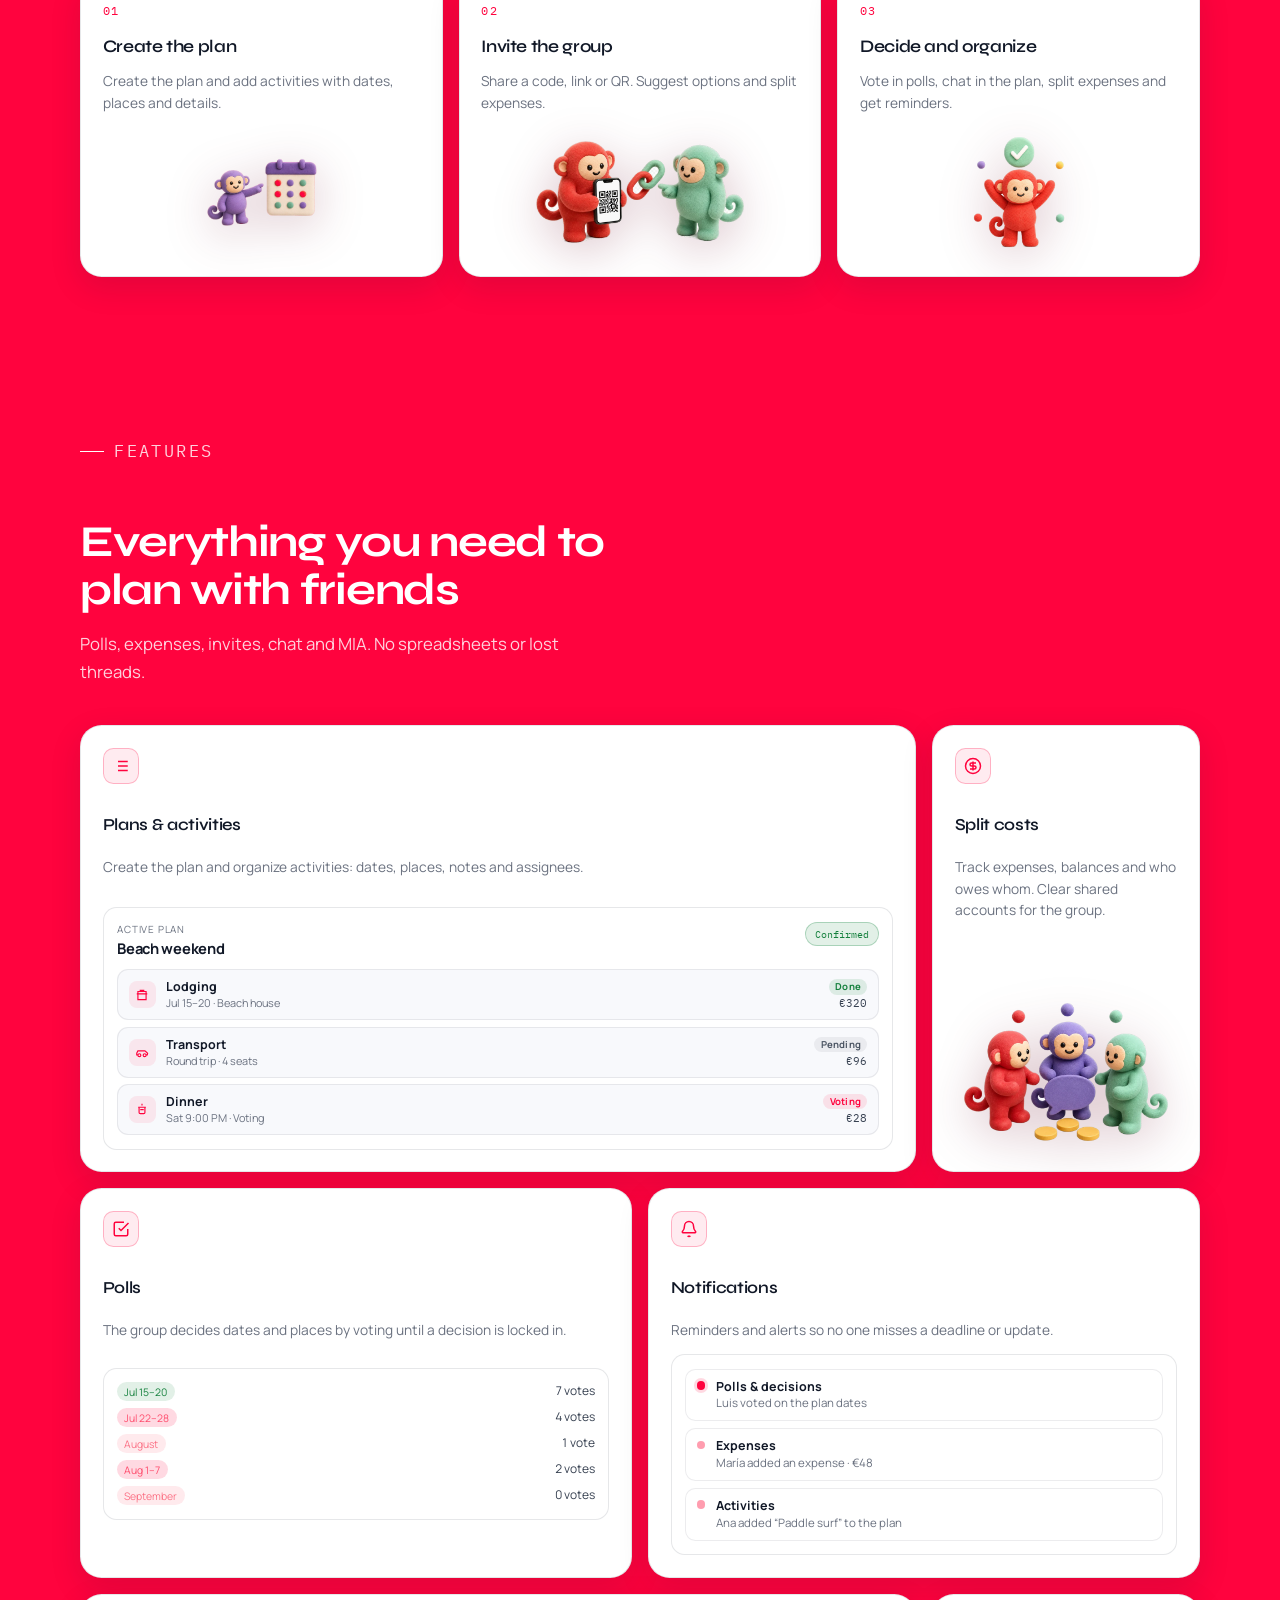
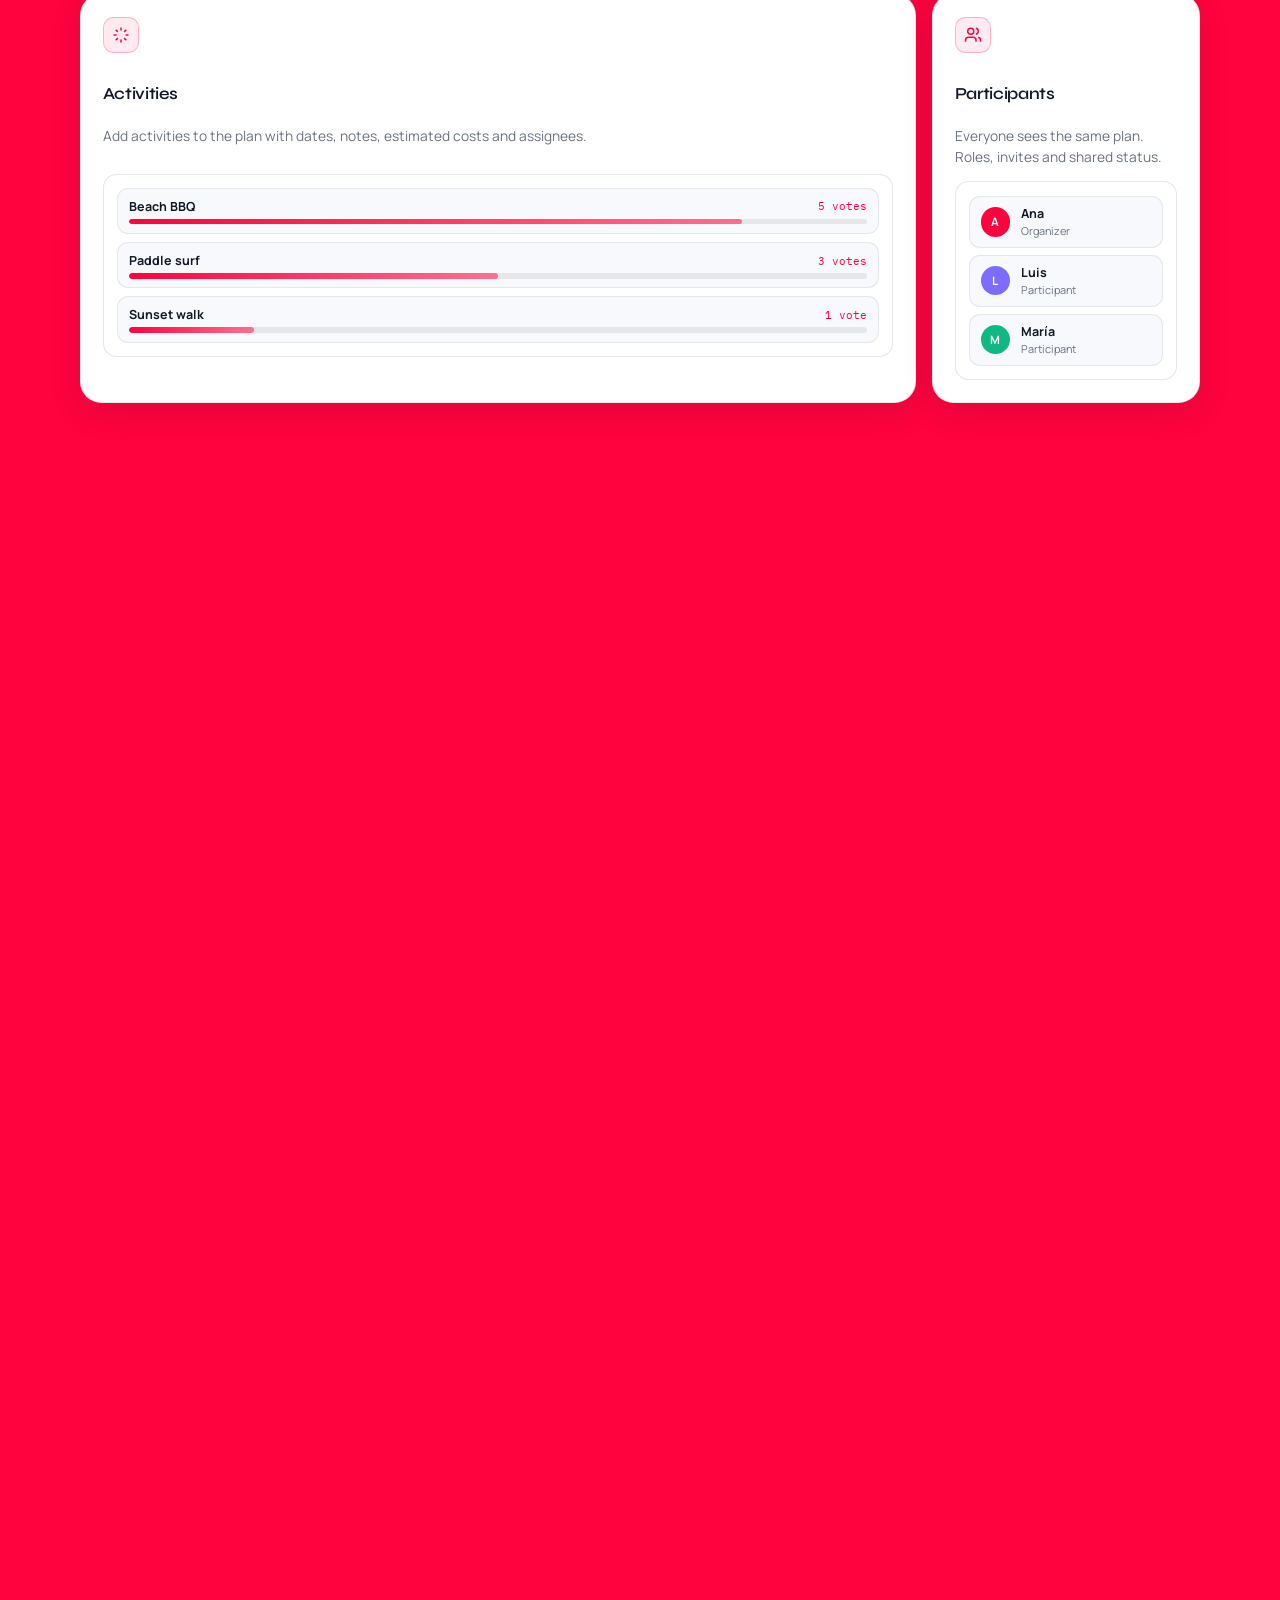
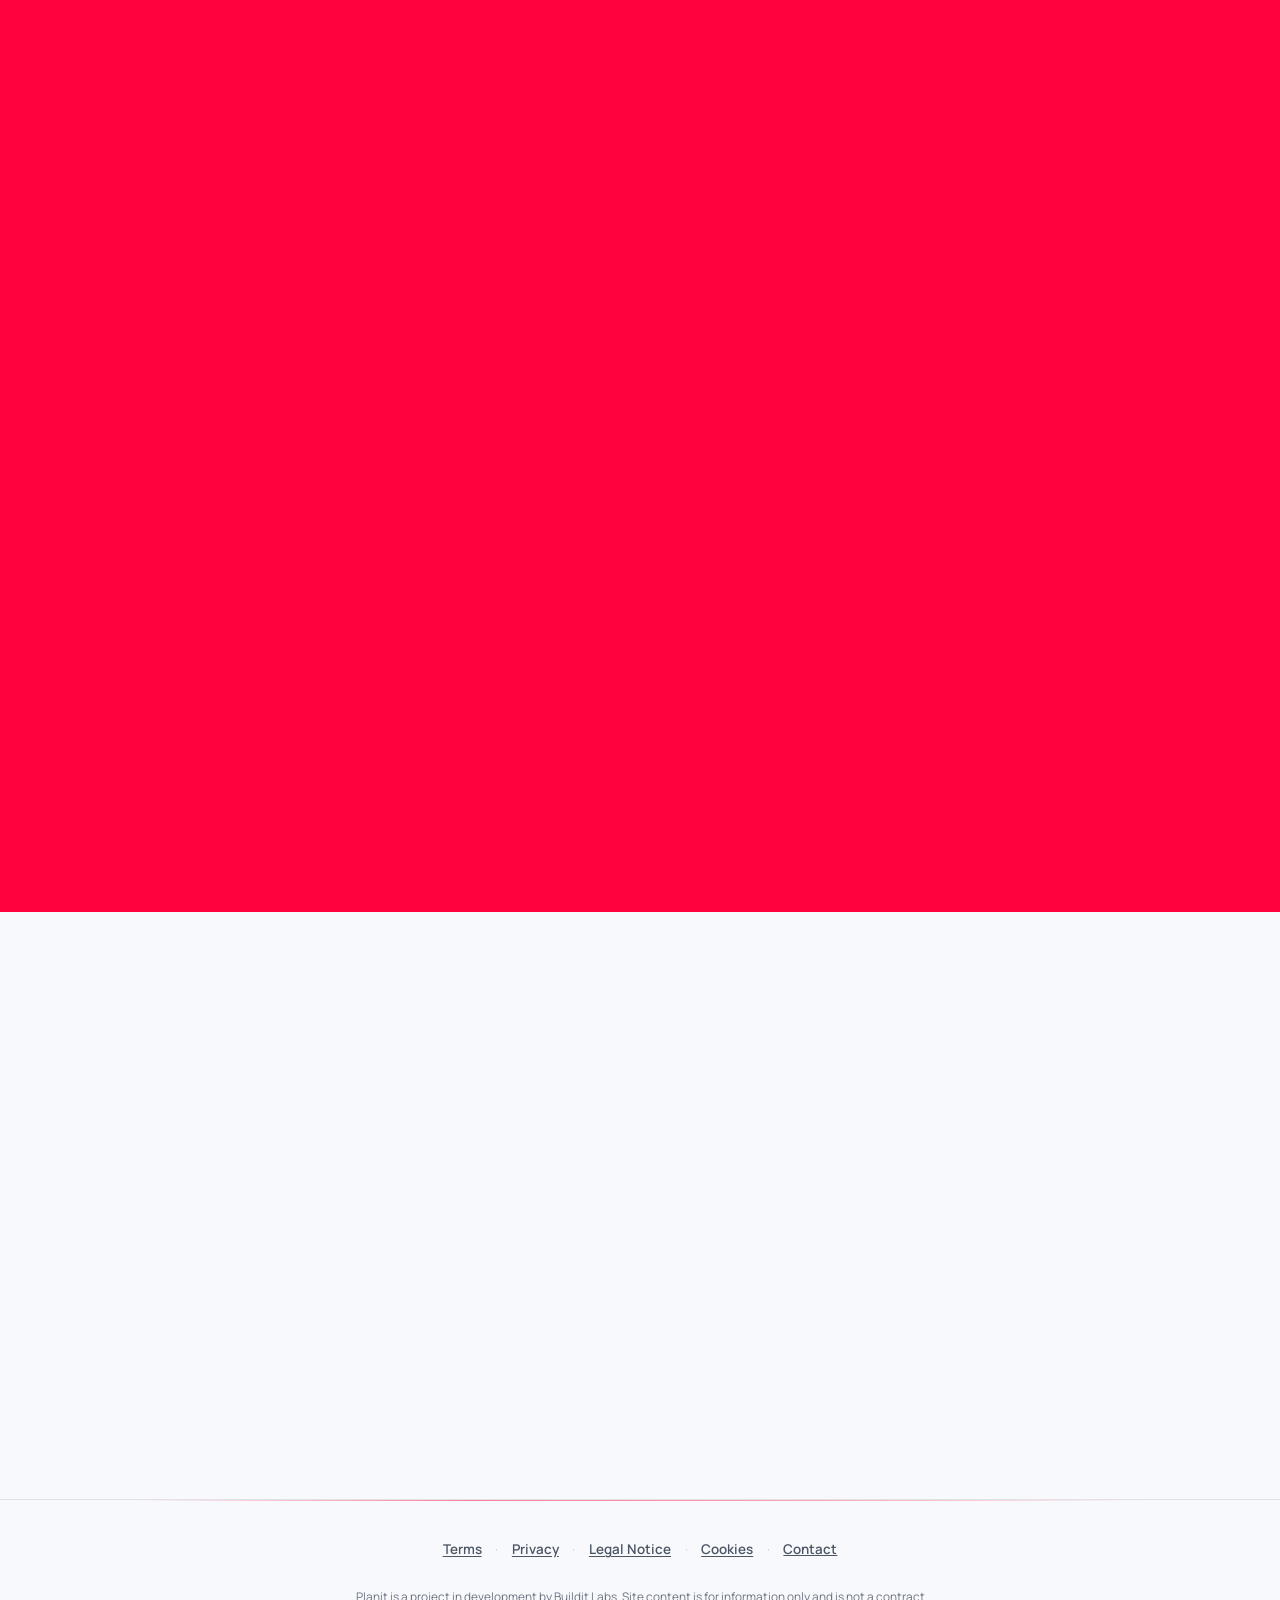
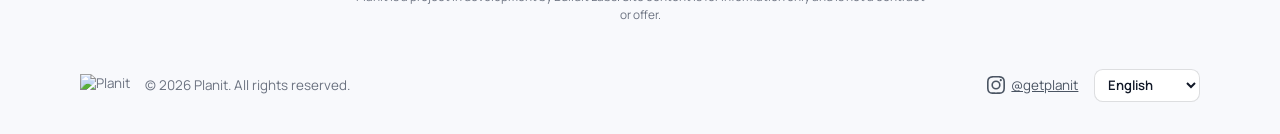
==== commit ccce4c48: "[RHA] Compress images" ====
--- a/index.html
+++ b/index.html
@@ -40,7 +40,7 @@
   <link rel="icon" type="image/png" sizes="512x512" href="./assets/icon.png">
   <link rel="apple-touch-icon" sizes="192x192" href="./assets/icon-192.png">
   <link rel="preload" as="image" href="./assets/logo-white.png" fetchpriority="high">
-  <link rel="preload" as="image" href="./assets/monos/monos-hola.webp?v=20260723restoreimgs" fetchpriority="high">
+  <link rel="preload" as="image" href="./assets/monos/monos-hola.webp?v=20260723webp1" fetchpriority="high">
   <script>
     (function () {
       var lite =
@@ -55,7 +55,7 @@
   <link rel="preconnect" href="https://fonts.gstatic.com" crossorigin>
   <link rel="preload" as="style" href="https://fonts.googleapis.com/css2?family=IBM+Plex+Mono:wght@400&family=Manrope:wght@400;700&family=Syne:wght@700&display=optional" onload="this.onload=null;this.rel='stylesheet'">
   <noscript><link rel="stylesheet" href="https://fonts.googleapis.com/css2?family=IBM+Plex+Mono:wght@400&family=Manrope:wght@400;700&family=Syne:wght@700&display=optional"></noscript>
-  <link rel="stylesheet" href="./index.css?v=20260723imgsoft1">
+  <link rel="stylesheet" href="./index.css?v=20260723webp1">
   <script type="application/ld+json">
   {
     "@context": "https://schema.org",
@@ -219,15 +219,15 @@
       <div class="hero-mascot reveal reveal-delay-1" aria-label="Mono Planit saludando">
         <div class="hero-mascot-glow" aria-hidden="true"></div>
         <img
-          src="./assets/monos/monos-hola.webp?v=20260723restoreimgs"
+          src="./assets/monos/monos-hola.webp?v=20260723webp1"
           alt=""
           class="hero-mascot-anim"
-          width="3840"
-          height="3840"
+          width="1120"
+          height="1120"
           decoding="async"
           fetchpriority="high"
         >
-        <img src="./assets/monos/welcome.png?v=20260723restoreimgs" alt="" class="hero-mascot-img hero-mascot-img--static" width="3840" height="3840" decoding="async">
+        <img src="./assets/monos/welcome.webp?v=20260723webp1" alt="" class="hero-mascot-img hero-mascot-img--static" width="1120" height="1120" decoding="async" loading="lazy">
       </div>
     </div>
   </section>
@@ -312,19 +312,19 @@
           <span class="process-num">01</span>
           <h3 data-lang="step-1-title">Crea el plan</h3>
           <p data-lang="step-1-desc">Crea el plan y añade actividades con fechas, lugares y detalles.</p>
-          <img src="./assets/monos/plans.png?v=20260723restoreimgs" alt="" class="mono-illust" width="3840" height="2818" loading="lazy" decoding="async">
+          <img src="./assets/monos/plans.webp?v=20260723webp2" alt="" class="mono-illust" width="1000" height="734" loading="lazy" decoding="async">
         </li>
         <li class="process-step spotlight-card reveal reveal-delay-1">
           <span class="process-num">02</span>
           <h3 data-lang="step-2-title">Invita al grupo</h3>
           <p data-lang="step-2-desc">Comparte un código, un enlace o un QR. Propón opciones y reparte gastos.</p>
-          <img src="./assets/monos/invite.png?v=20260723restoreimgs" alt="" class="mono-illust" width="3840" height="2046" loading="lazy" decoding="async">
+          <img src="./assets/monos/invite.webp?v=20260723webp1" alt="" class="mono-illust" width="800" height="426" loading="lazy" decoding="async">
         </li>
         <li class="process-step spotlight-card reveal reveal-delay-2">
           <span class="process-num">03</span>
           <h3 data-lang="step-3-title">Decide y organiza</h3>
           <p data-lang="step-3-desc">Vota en encuestas, chatea en el plan, reparte gastos y recibe recordatorios.</p>
-          <img src="./assets/monos/done.png?v=20260723restoreimgs" alt="" class="mono-illust" width="3200" height="3840" loading="lazy" decoding="async">
+          <img src="./assets/monos/done.webp?v=20260723webp1" alt="" class="mono-illust" width="667" height="800" loading="lazy" decoding="async">
         </li>
       </ol>
     </div>
@@ -397,7 +397,7 @@
           </div>
           <h3 data-lang="f2-title">Dividir gastos</h3>
           <p data-lang="f2-desc">Registra gastos, saldos y quién debe a quién. Cuentas claras para todo el grupo.</p>
-          <img src="./assets/monos/collaborate.png?v=20260723restoreimgs" alt="" class="mono-illust" width="3840" height="2688" loading="lazy" decoding="async">
+          <img src="./assets/monos/collaborate.webp?v=20260723webp1" alt="" class="mono-illust" width="800" height="560" loading="lazy" decoding="async">
         </article>
 
         <article class="bento-card bento-card--activos spotlight-card reveal">
@@ -551,7 +551,7 @@
                   <strong data-lang="compare-vote-c-n">1</strong>
                 </div>
               </div>
-              <img src="./assets/monos/trips.png?v=20260723restoreimgs" alt="" class="compare-plan-mono" width="3840" height="3464" loading="lazy" decoding="async">
+              <img src="./assets/monos/trips.webp?v=20260723webp1" alt="" class="compare-plan-mono" width="384" height="346" loading="lazy" decoding="async">
             </div>
             <div class="compare-app-scenarios">
               <span class="tag tag-opt" data-lang="compare-tag-dates">Fecha ganadora · 15–20 jul</span>
@@ -754,6 +754,6 @@
   </div>
 </div>
 
-<script src="./site.js?v=20260723imgsoft1" defer></script>
+<script src="./site.js?v=20260723webp1" defer></script>
 </body>
 </html>
